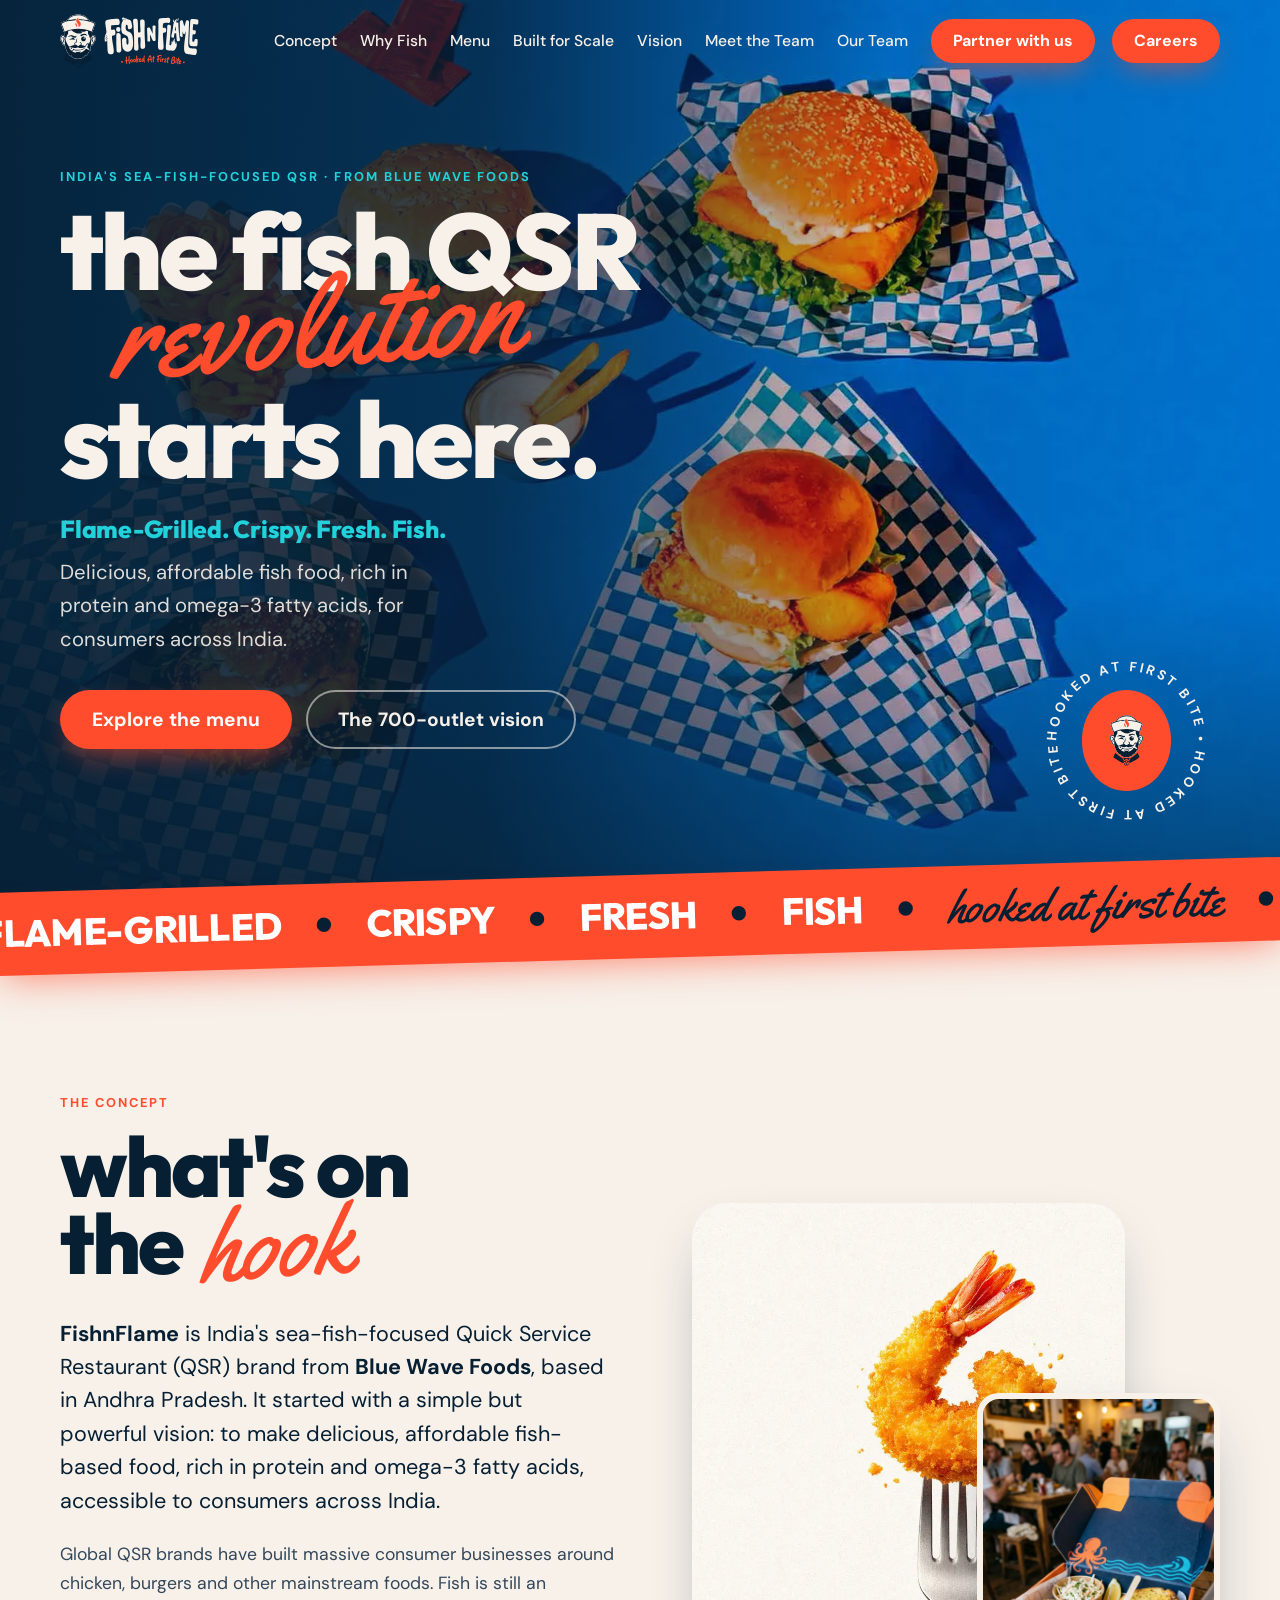
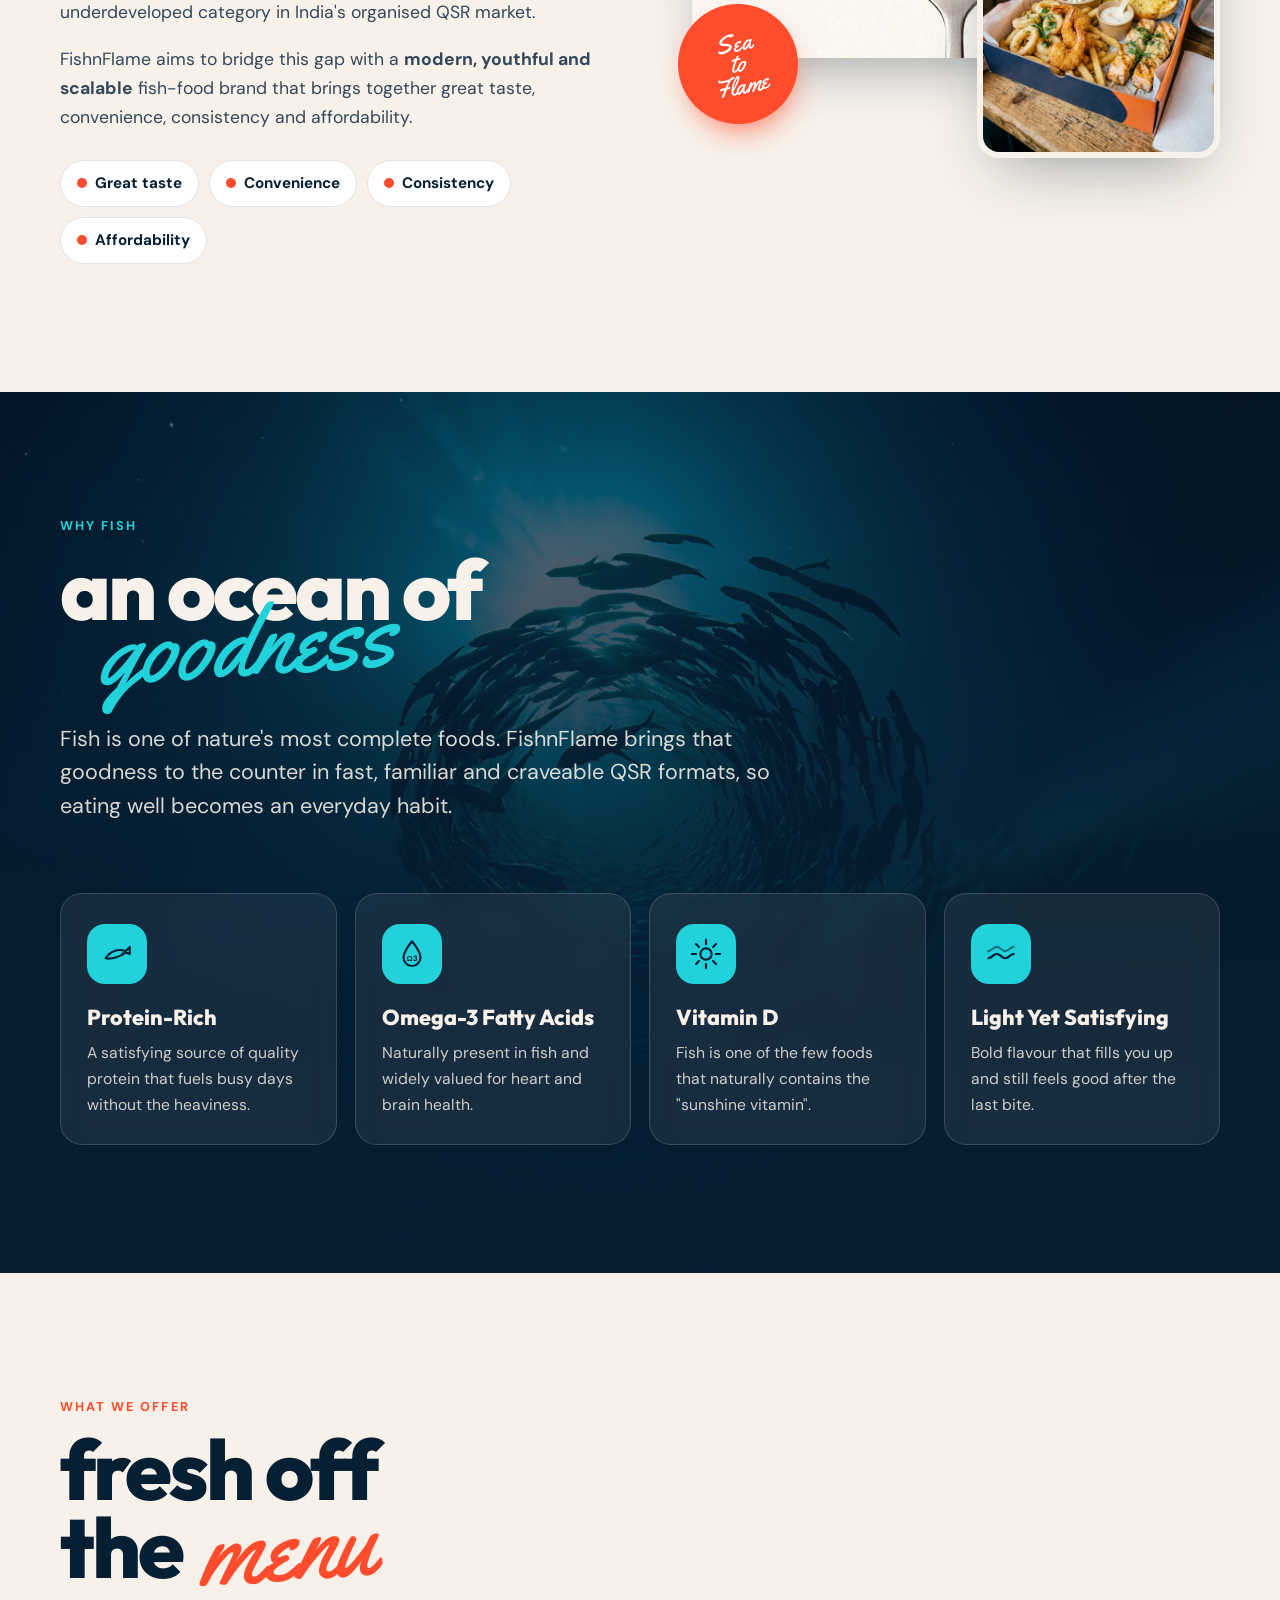
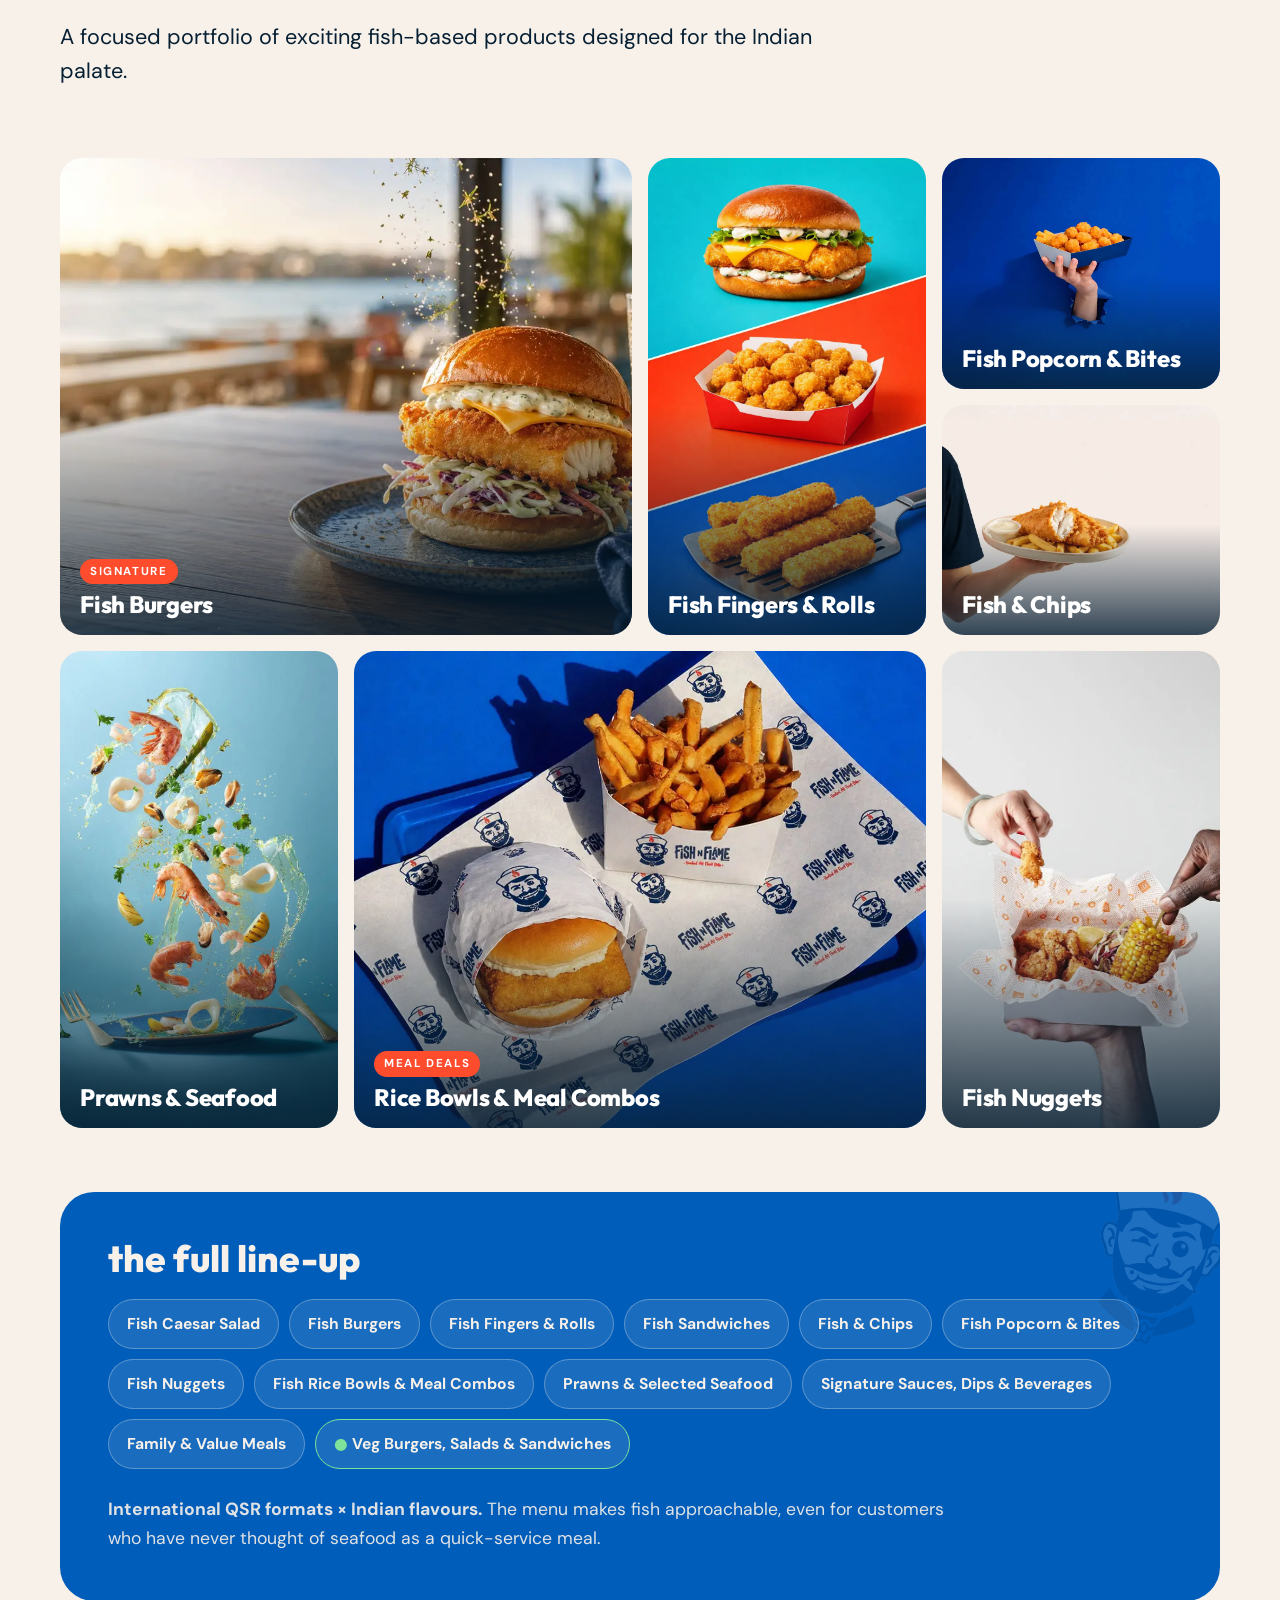
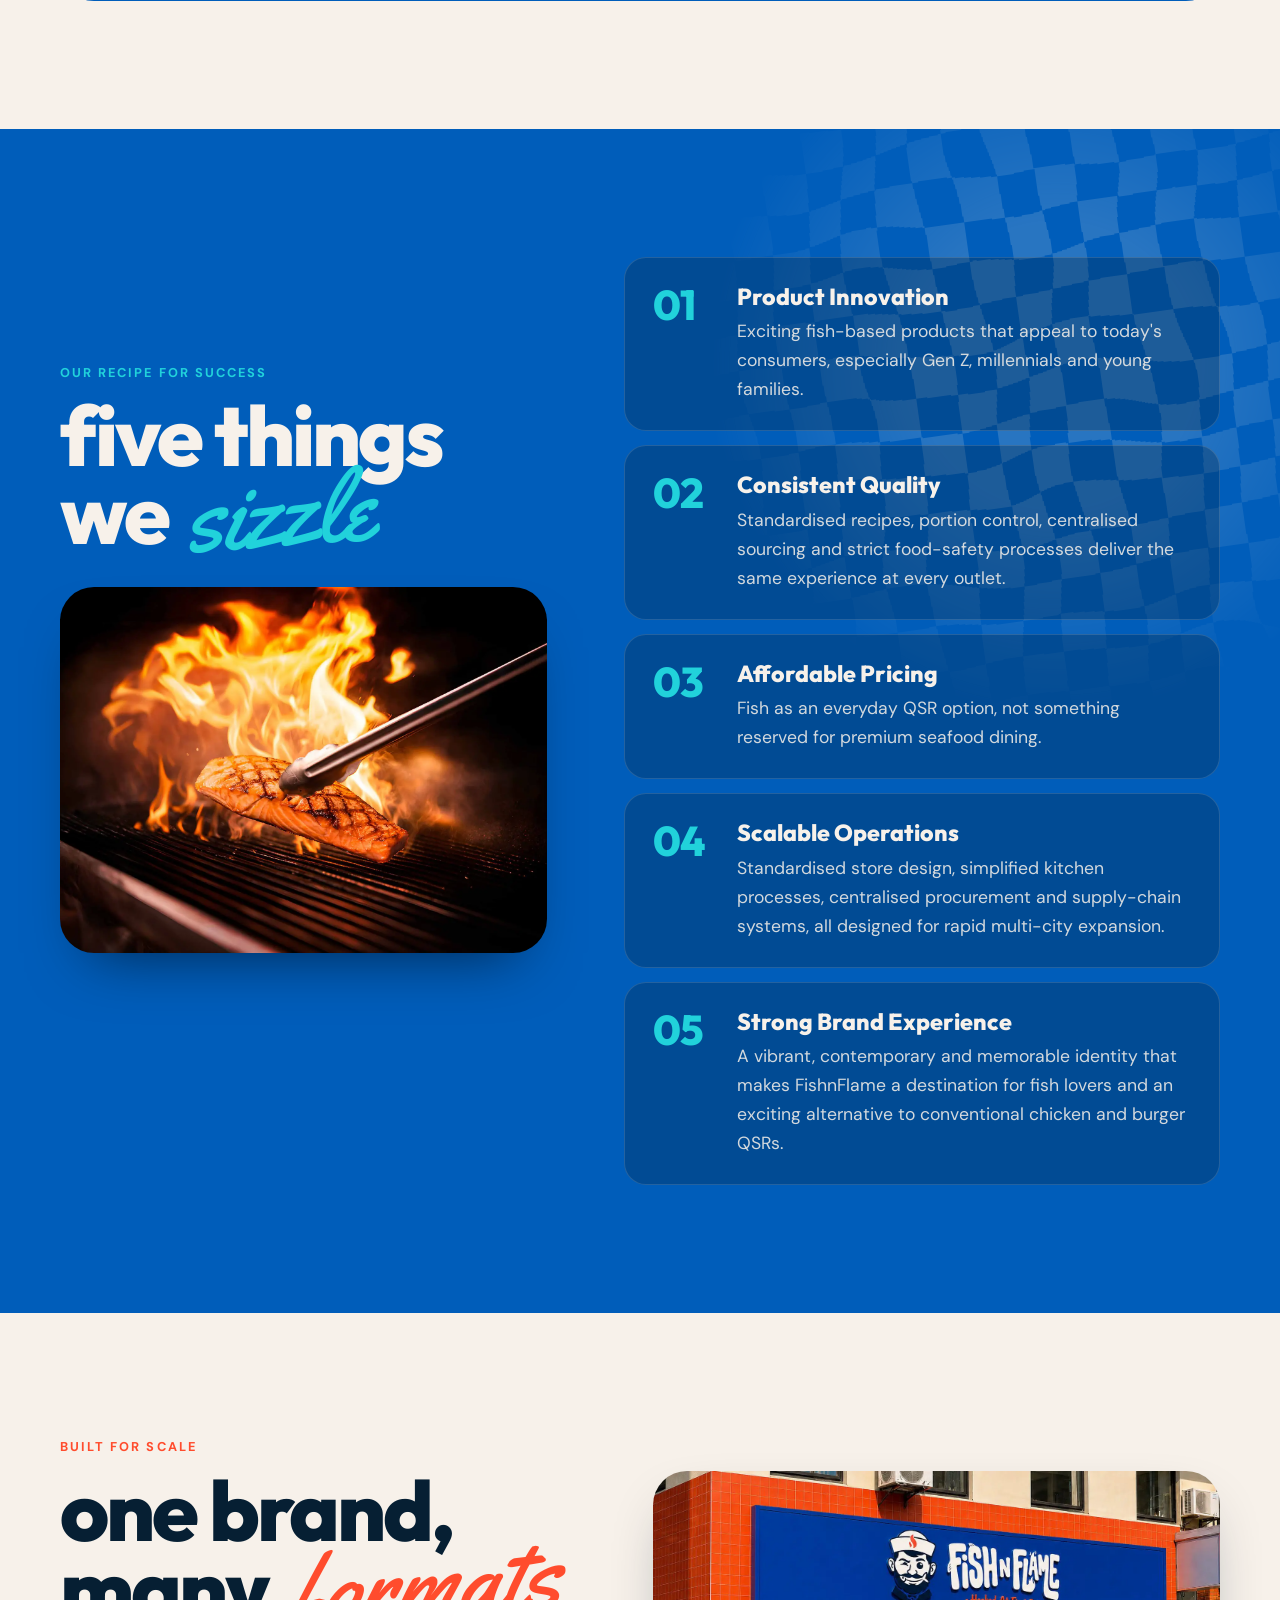
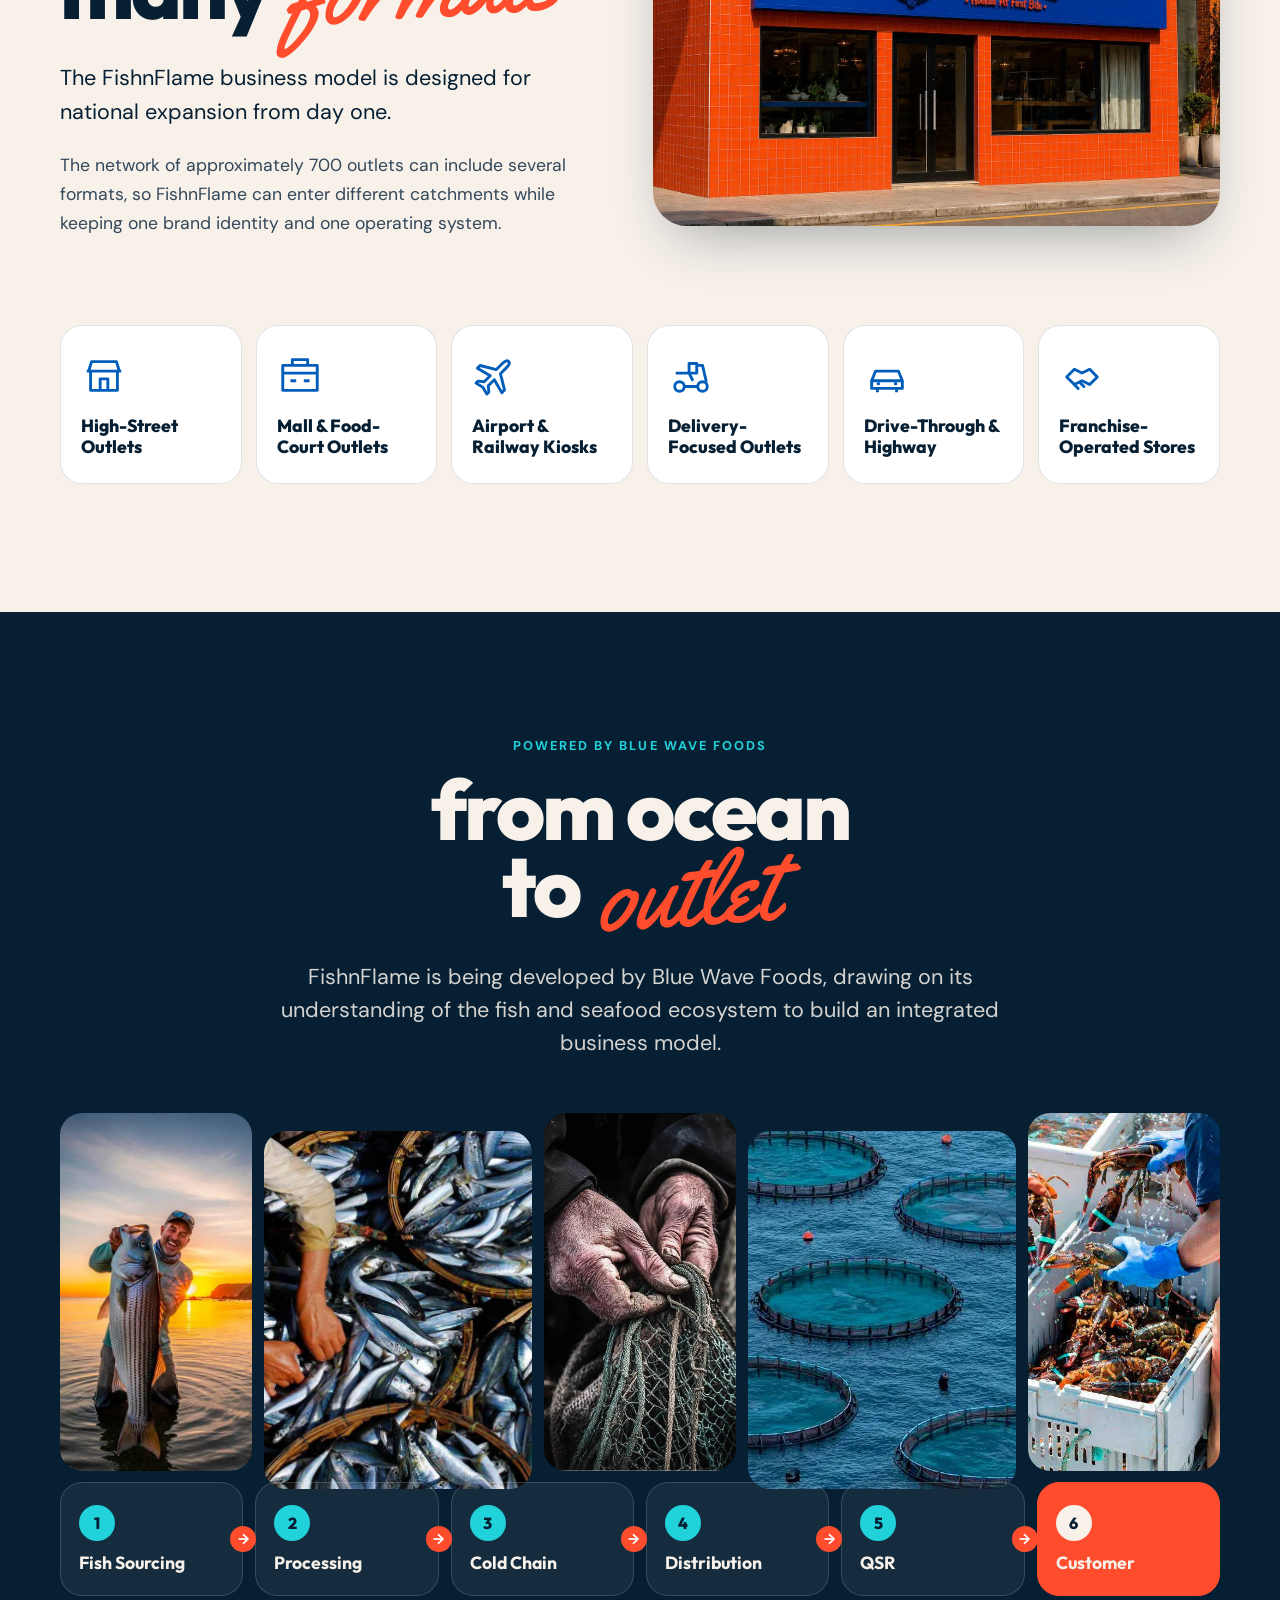
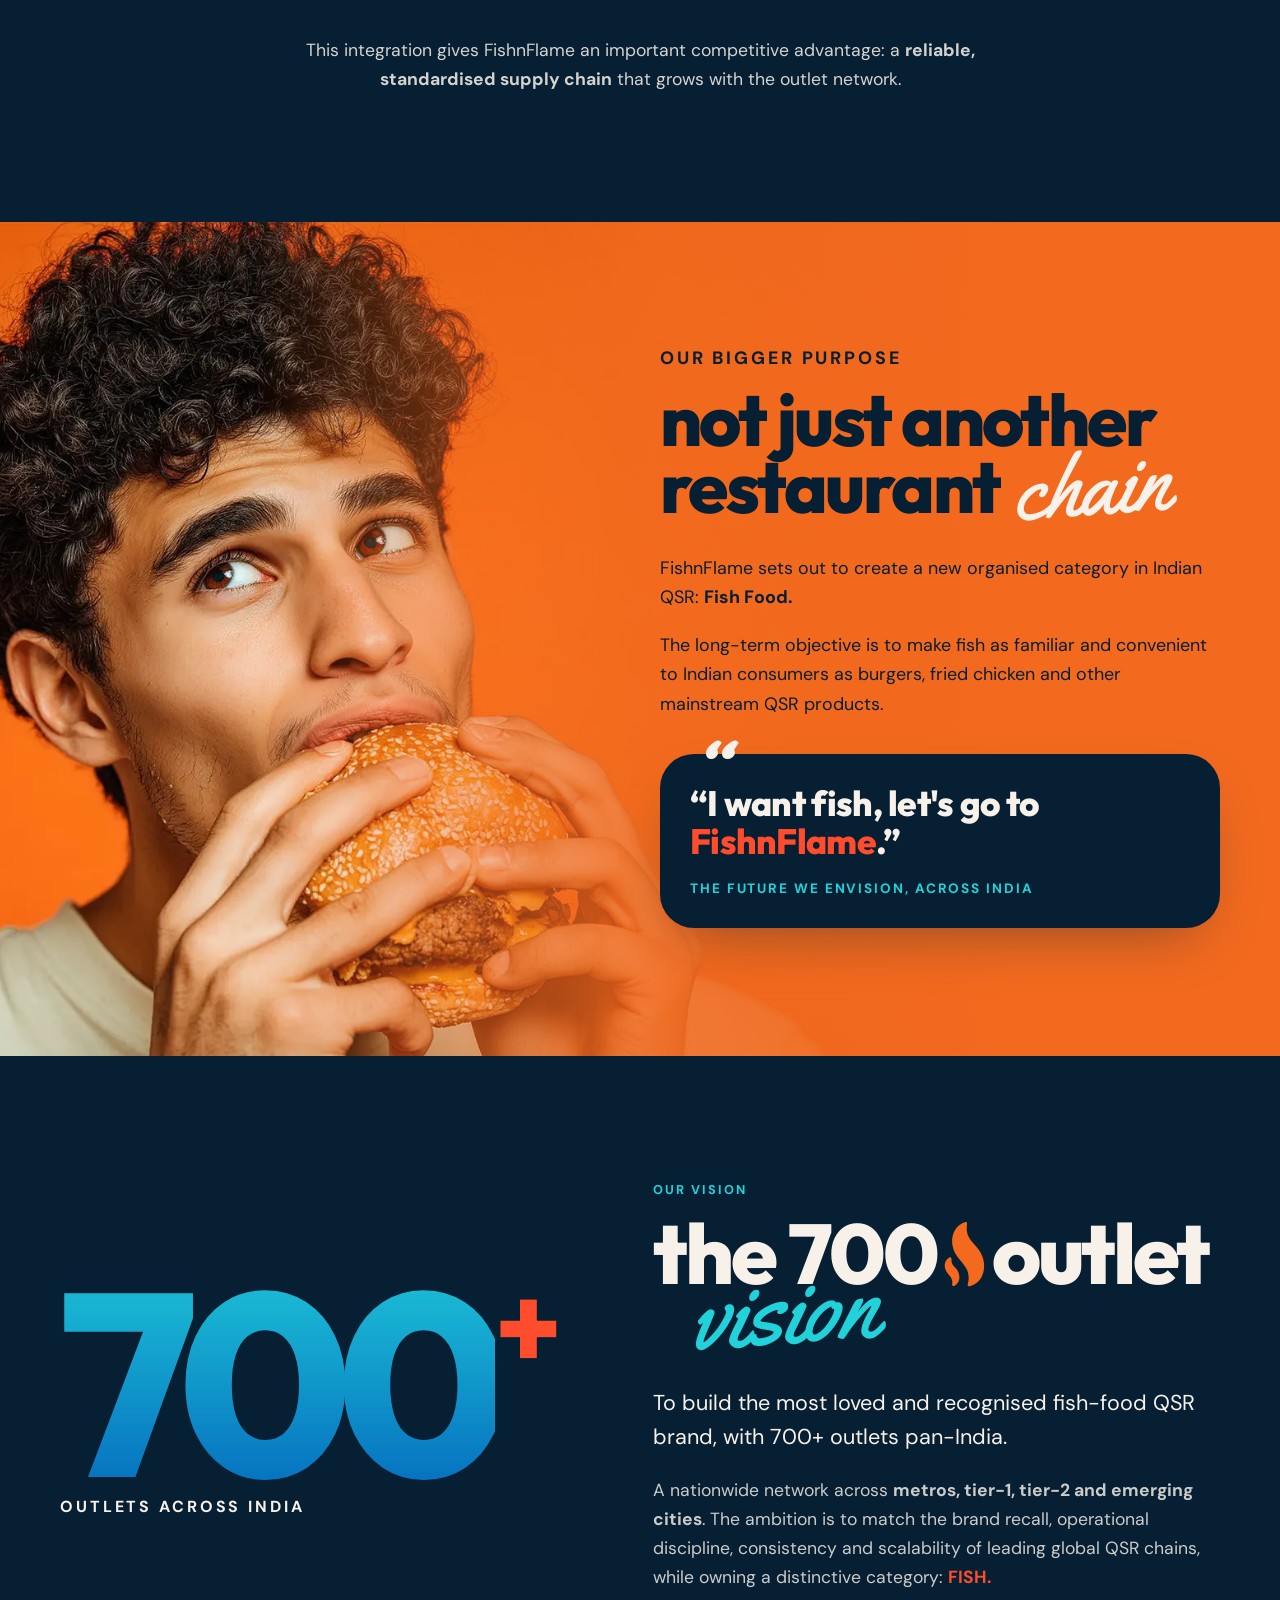
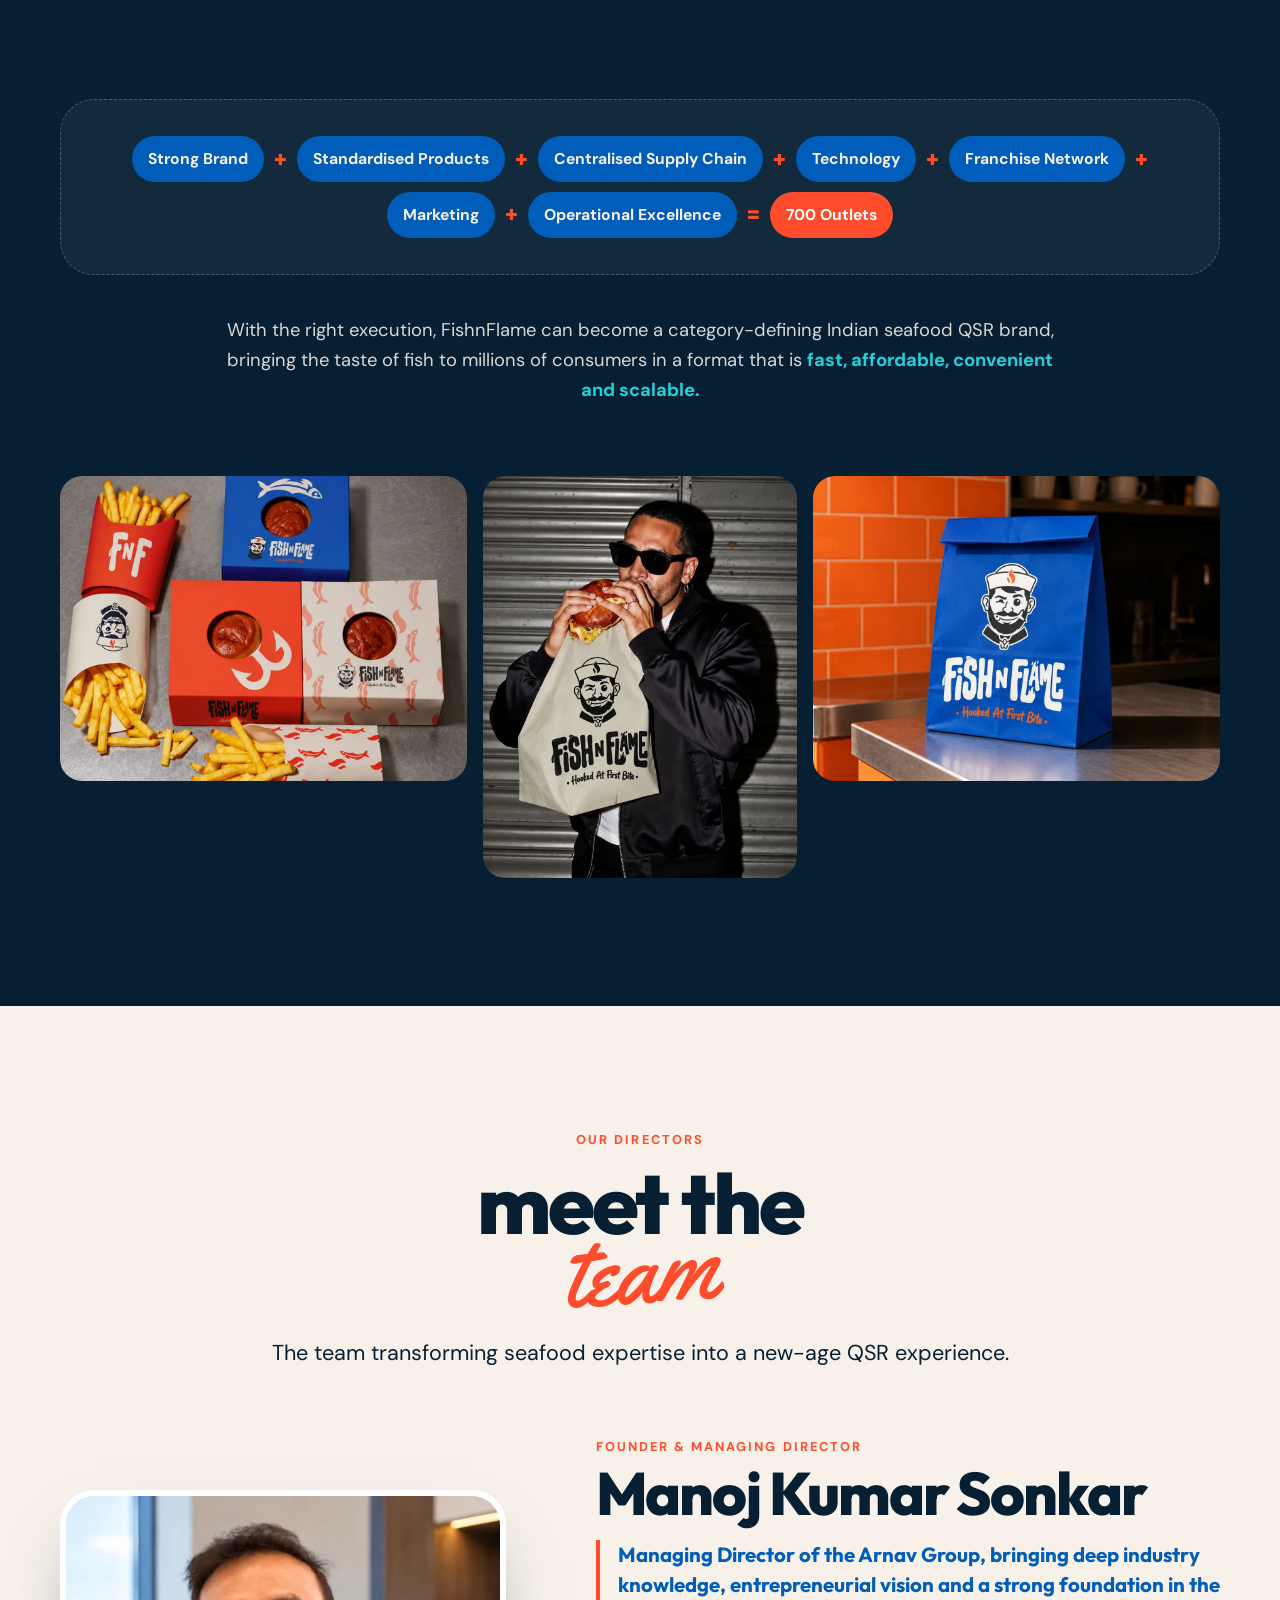
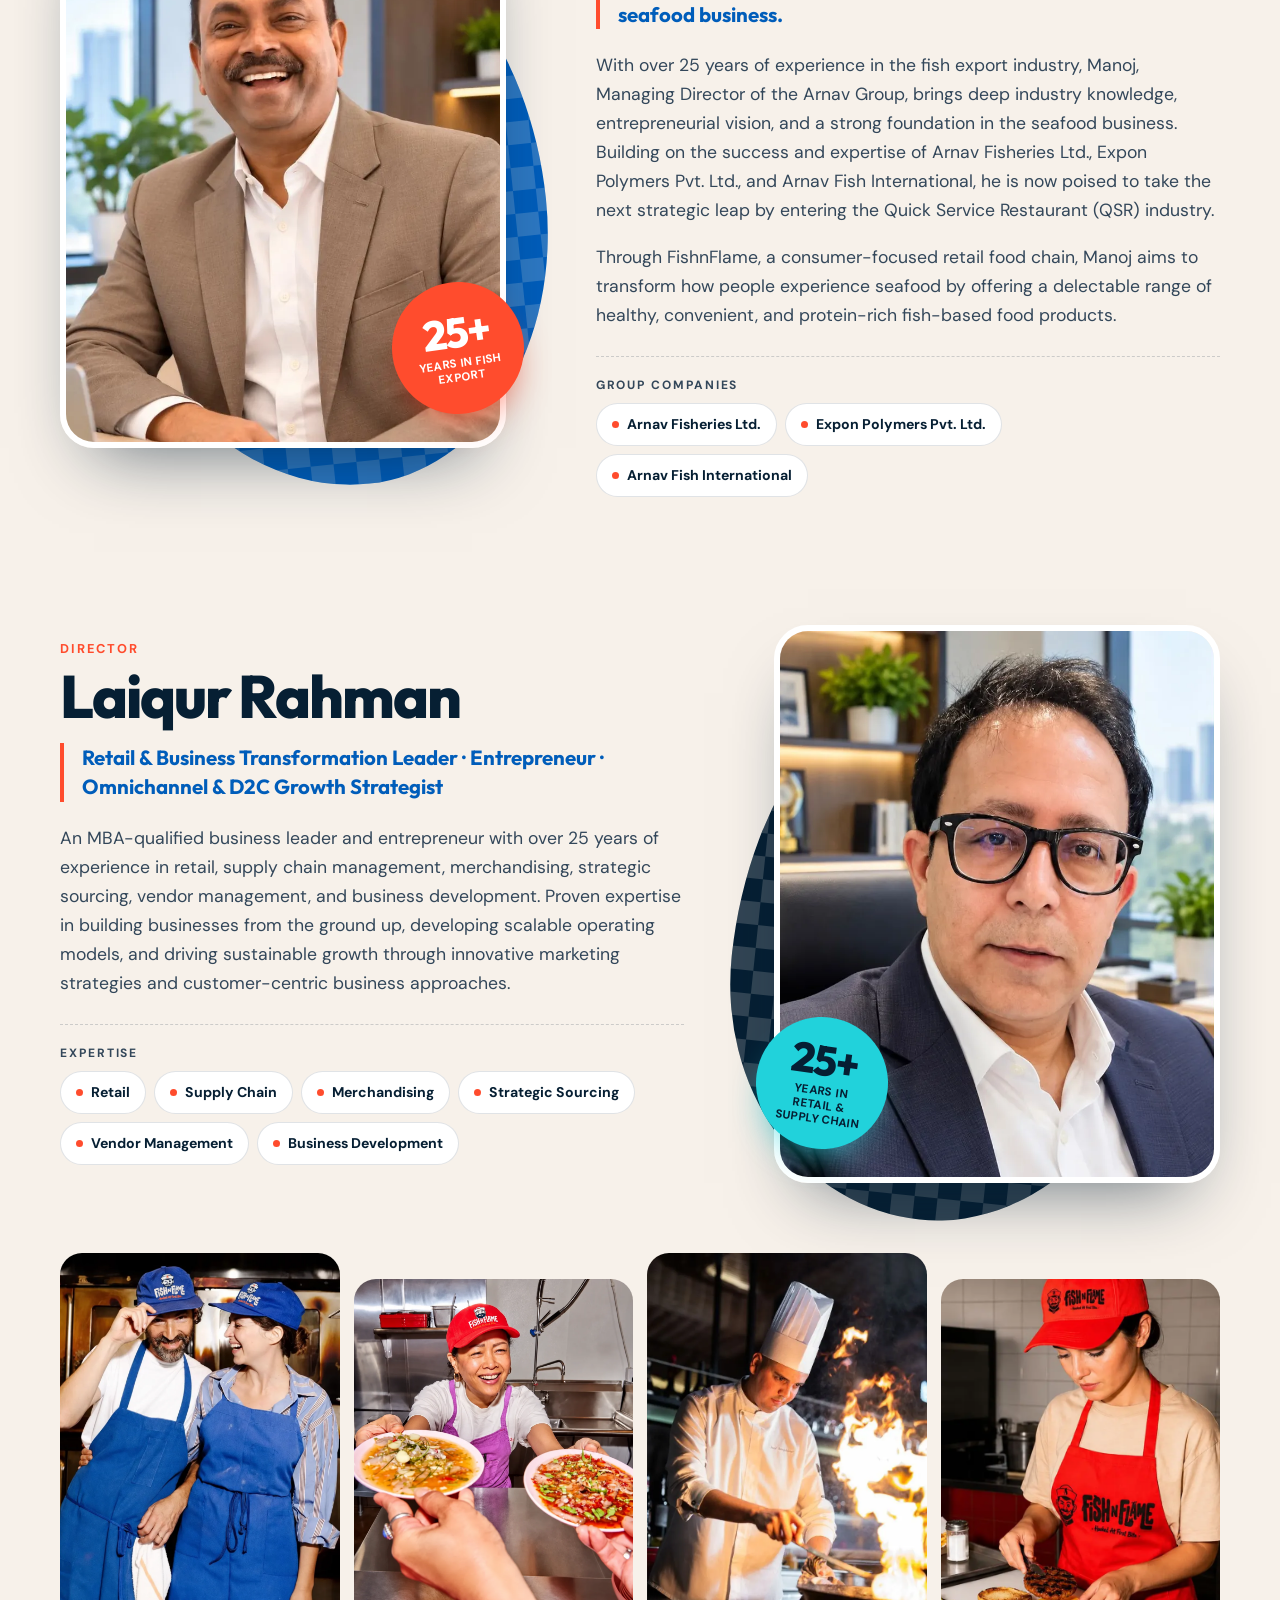
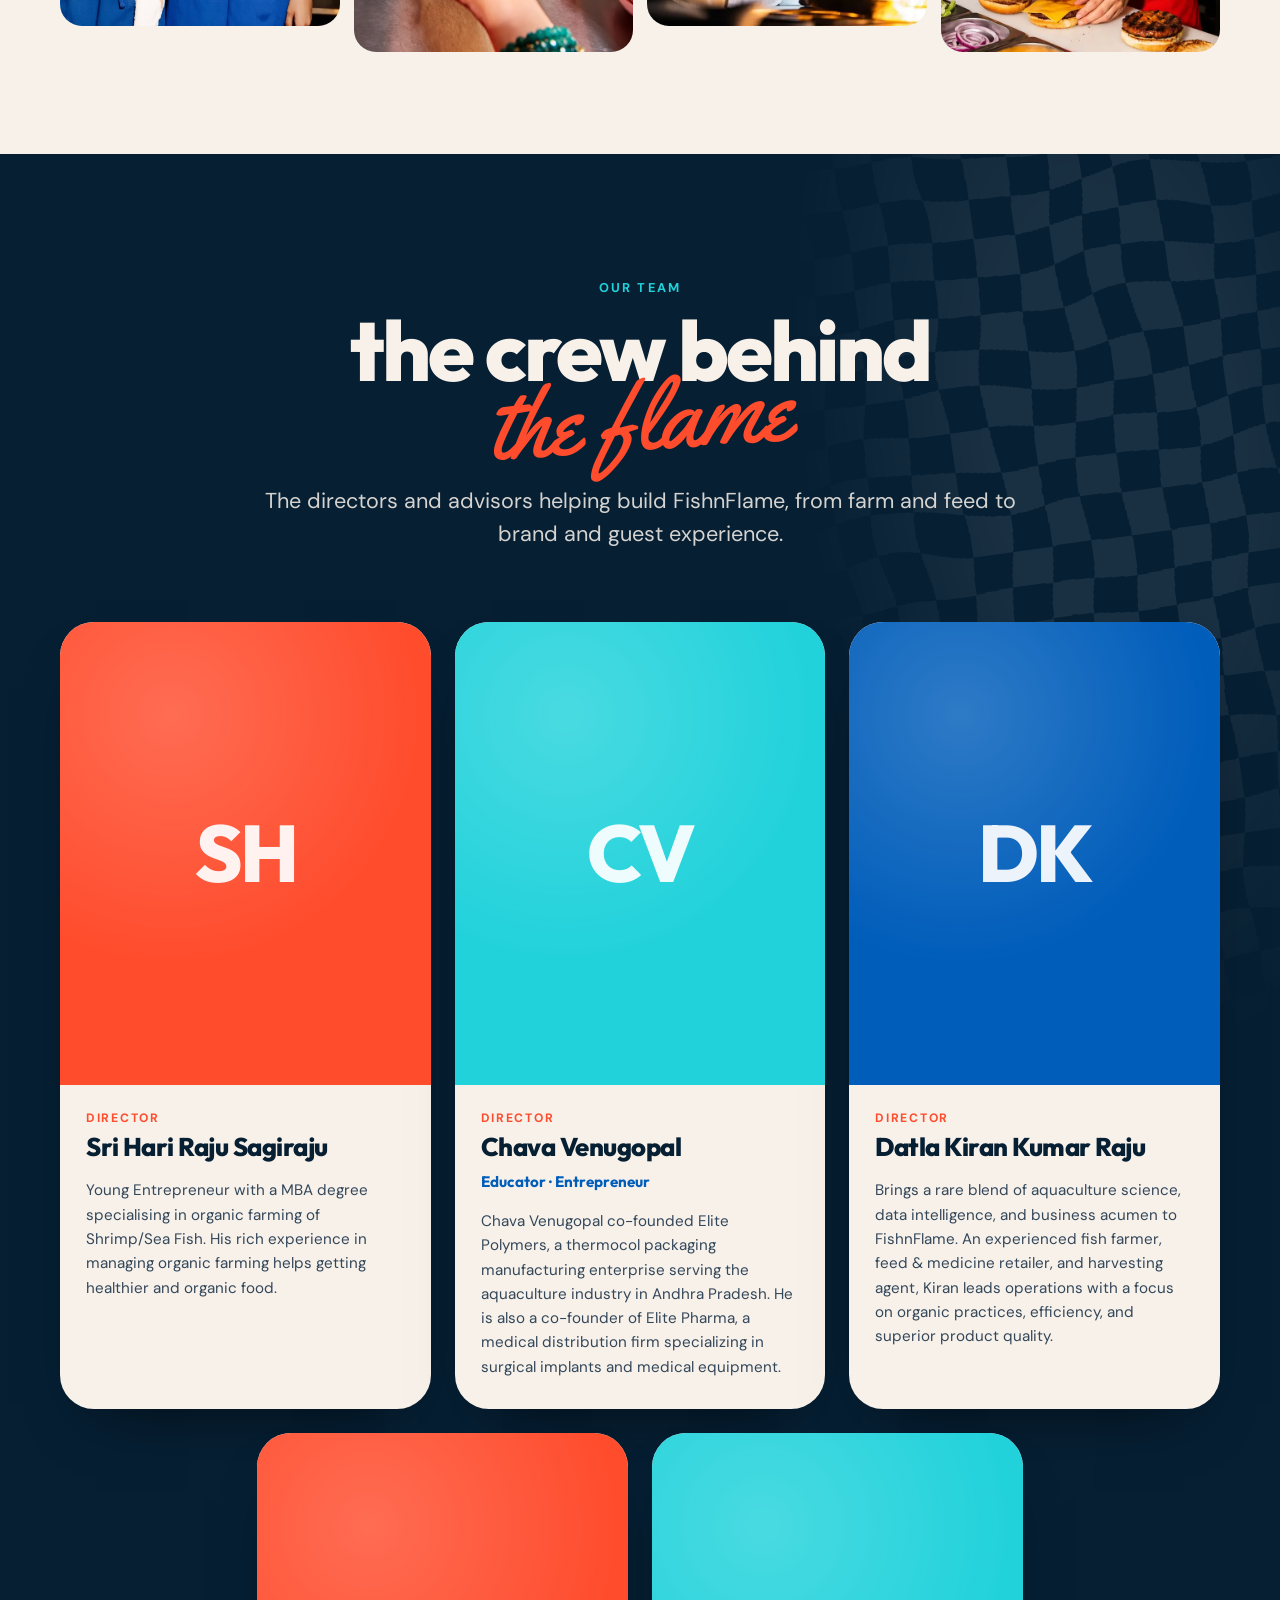
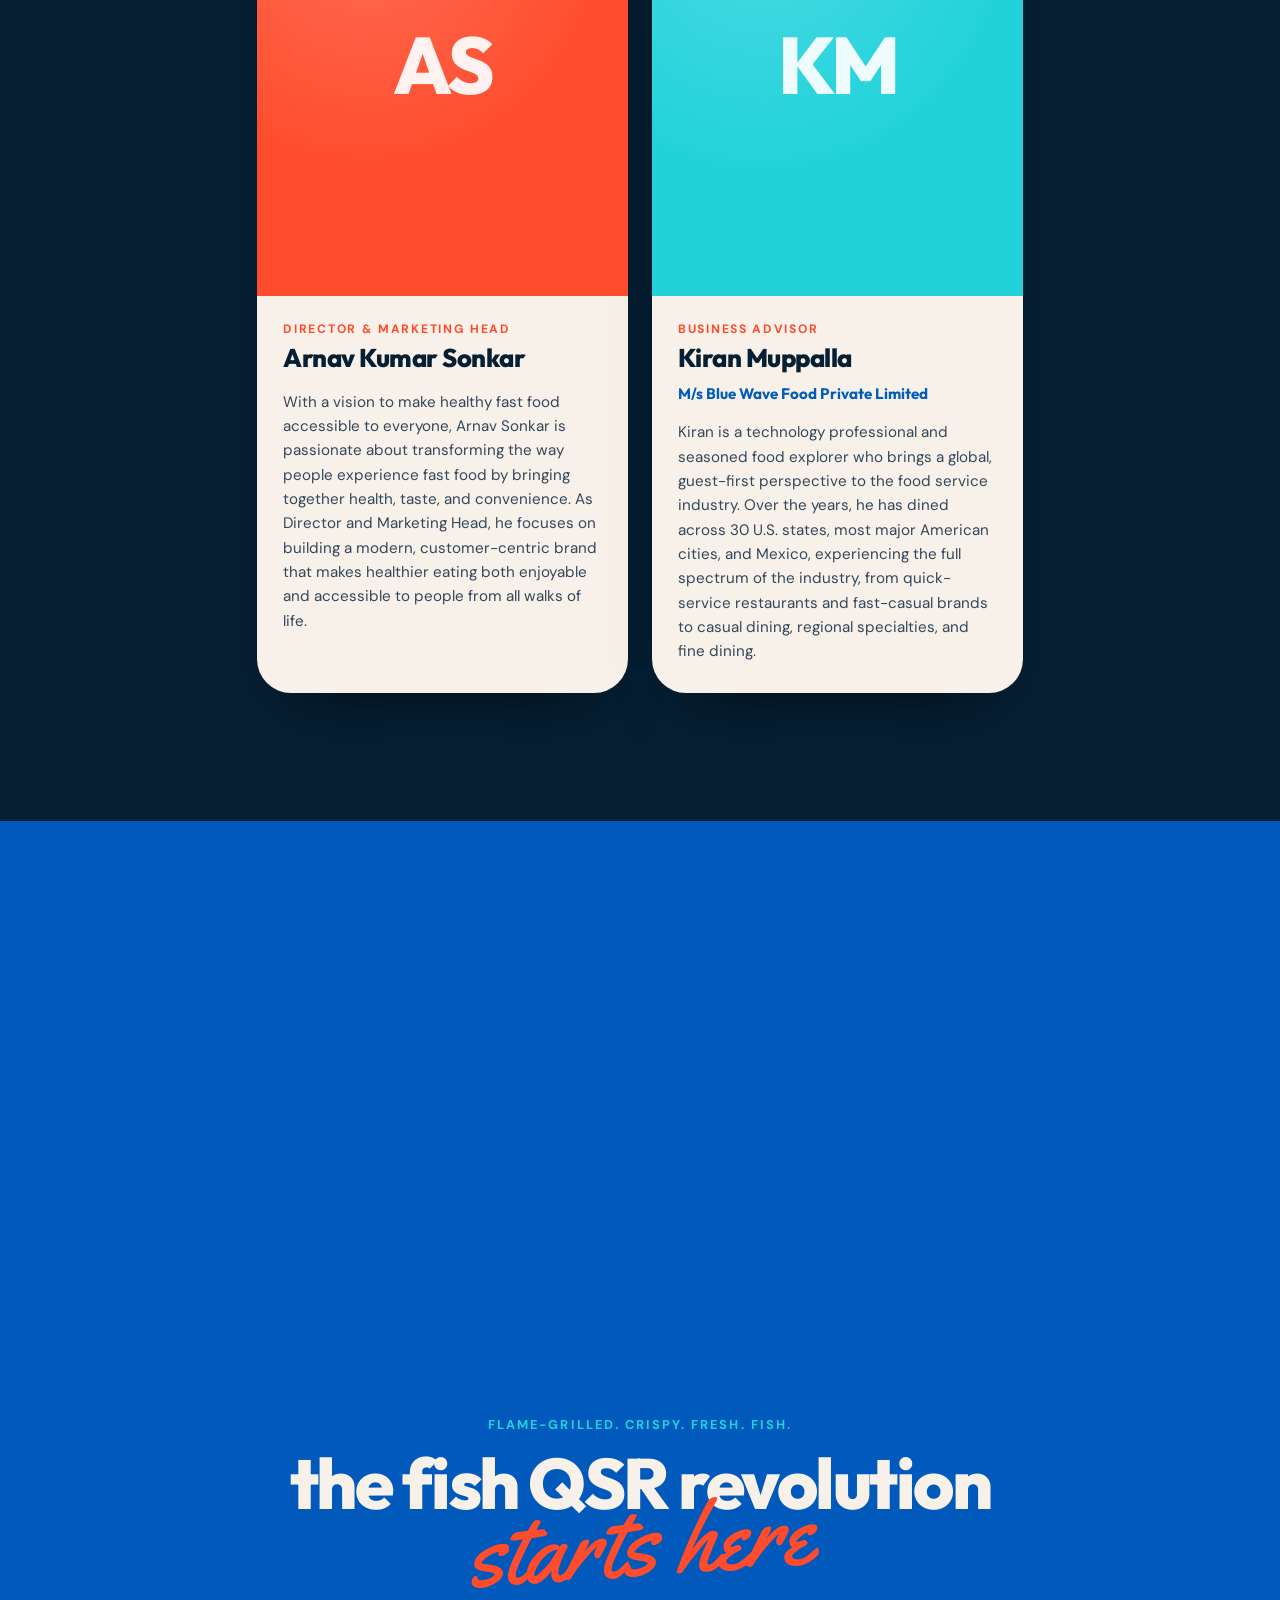
==== index.html @ 96e2cc5d "Add Our Team section with five team members Co-Authored-By: Claude Opus 5.5 <noreply@anthropic.com>" ====
<!doctype html>
<html lang="en">
<head>
  <meta charset="utf-8">
  <meta name="viewport" content="width=device-width, initial-scale=1">
  <title>FishnFlame | India's Fish QSR Brand | Hooked At First Bite</title>
  <meta name="description" content="FishnFlame is India's sea-fish-focused Quick Service Restaurant brand from Blue Wave Foods, Andhra Pradesh. Flame-grilled, crispy, fresh fish, built to reach 700+ outlets across India.">
  <meta name="theme-color" content="#061f33">
  <link rel="canonical" href="https://www.fishnflame.in/">
  <meta property="og:type" content="website">
  <meta property="og:url" content="https://www.fishnflame.in/">
  <meta property="og:title" content="FishnFlame | The Fish QSR Revolution Starts Here">
  <meta property="og:description" content="Flame-Grilled. Crispy. Fresh. Fish. India's sea-fish-focused QSR brand from Blue Wave Foods.">
  <meta property="og:image" content="https://www.fishnflame.in/assets/img/hero-burgers.webp">
  <meta name="twitter:card" content="summary_large_image">
  <link rel="icon" type="image/svg+xml" href="assets/logo/mascot.svg">
  <link rel="apple-touch-icon" href="assets/logo/og-mascot.png">

  <link rel="preconnect" href="https://fonts.googleapis.com">
  <link rel="preconnect" href="https://fonts.gstatic.com" crossorigin>
  <link href="https://fonts.googleapis.com/css2?family=DM+Sans:opsz,wght@9..40,400;9..40,500;9..40,700&family=Outfit:wght@600;700;800&family=Yellowtail&display=swap" rel="stylesheet">
  <link rel="preload" as="image" href="assets/img/hero-burgers.webp">
  <link rel="stylesheet" href="assets/css/styles.css?v=20261027a">
</head>
<body>
  <a class="skip" href="#main">Skip to content</a>

  <!-- Wavy distortion used by the brand checkerboard pattern -->
  <svg width="0" height="0" style="position:absolute" aria-hidden="true" focusable="false">
    <filter id="wavy"><feTurbulence type="fractalNoise" baseFrequency="0.006" numOctaves="2" seed="4"/><feDisplacementMap in="SourceGraphic" scale="46"/></filter>
  </svg>

  <!-- ============ NAV ============ -->
  <header class="nav" id="nav">
    <div class="container nav__inner">
      <a class="nav__brand" href="#top" aria-label="FishnFlame home">
        <img src="assets/logo/nav-mascot.svg" alt="" width="34" height="50" class="nav__mascot">
        <img src="assets/logo/nav-wordmark.svg" alt="FishnFlame" width="91" height="46" class="nav__wordmark">
      </a>
      <nav class="nav__links" id="navLinks" aria-label="Primary">
        <a href="#concept">Concept</a>
        <a href="#goodness">Why Fish</a>
        <a href="#menu">Menu</a>
        <a href="#scale">Built for Scale</a>
        <a href="#vision">Vision</a>
        <a href="#team">Meet the Team</a>
        <a href="#our-team">Our Team</a>
        <a href="#contact" class="btn btn--flame btn--sm nav__cta">Partner with us</a>
        <a href="careers" class="btn btn--flame btn--sm nav__cta">Careers</a>
      </nav>
      <button class="nav__toggle" id="navToggle" aria-label="Open menu" aria-expanded="false" aria-controls="navLinks">
        <span></span><span></span><span></span>
      </button>
    </div>
  </header>

  <main id="main">

    <!-- ============ HERO ============ -->
    <section class="hero" id="top">
      <div class="hero__media">
        <img src="assets/img/hero-burgers.webp" alt="Crispy fish burgers and curly fries on blue checkered paper" fetchpriority="high">
      </div>
      <div class="hero__shade"></div>
      <div class="container hero__content">
        <p class="eyebrow eyebrow--teal">India's Sea-Fish-Focused QSR · From Blue Wave Foods</p>
        <h1 class="hero__title">
          <span class="t-bold">the fish QSR</span>
          <span class="t-script t-flame">revolution</span>
          <span class="t-bold">starts here.</span>
        </h1>
        <p class="hero__tag">Flame-Grilled. Crispy. Fresh. Fish.</p>
        <p class="hero__lede">Delicious, affordable fish food, rich in protein and omega-3 fatty acids, for consumers across India.</p>
        <div class="hero__ctas">
          <a href="#menu" class="btn btn--flame">Explore the menu</a>
          <a href="#vision" class="btn btn--ghost">The 700-outlet vision</a>
        </div>
      </div>
      <div class="hero__badge" aria-hidden="true">
        <img src="assets/logo/mascot.svg" alt="">
        <svg viewBox="0 0 200 200"><defs><path id="circ" d="M100,100 m-78,0 a78,78 0 1,1 156,0 a78,78 0 1,1 -156,0"/></defs><text><textPath href="#circ">HOOKED AT FIRST BITE • HOOKED AT FIRST BITE • </textPath></text></svg>
      </div>
    </section>

    <!-- ============ MARQUEE ============ -->
    <div class="marquee" aria-hidden="true">
      <div class="marquee__track">
        <span>Flame-Grilled</span><i></i><span>Crispy</span><i></i><span>Fresh</span><i></i><span>Fish</span><i></i><span class="t-script">hooked at first bite</span><i></i>
        <span>Flame-Grilled</span><i></i><span>Crispy</span><i></i><span>Fresh</span><i></i><span>Fish</span><i></i><span class="t-script">hooked at first bite</span><i></i>
      </div>
    </div>

    <!-- ============ CONCEPT ============ -->
    <section class="section section--shell concept" id="concept">
      <div class="container concept__grid">
        <div class="concept__copy reveal">
          <p class="eyebrow">The Concept</p>
          <h2 class="title">
            <span class="t-bold">what's on</span>
            <span class="t-bold">the <span class="t-script t-flame inline">hook</span></span>
          </h2>
          <p class="lead"><strong>FishnFlame</strong> is India's sea-fish-focused Quick Service Restaurant (QSR) brand from <strong>Blue Wave Foods</strong>, based in Andhra Pradesh. It started with a simple but powerful vision: to make delicious, affordable fish-based food, rich in protein and omega-3 fatty acids, accessible to consumers across India.</p>
          <p>Global QSR brands have built massive consumer businesses around chicken, burgers and other mainstream foods. Fish is still an underdeveloped category in India's organised QSR market.</p>
          <p>FishnFlame aims to bridge this gap with a <strong>modern, youthful and scalable</strong> fish-food brand that brings together great taste, convenience, consistency and affordability.</p>
          <ul class="ticks">
            <li>Great taste</li><li>Convenience</li><li>Consistency</li><li>Affordability</li>
          </ul>
        </div>
        <div class="concept__art reveal">
          <figure class="concept__main"><img src="assets/img/prawn-fork.webp" alt="A golden crumbed prawn on a fork" loading="lazy"></figure>
          <figure class="concept__side"><img src="assets/img/seafood-box.webp" alt="A seafood box with crispy prawns, calamari, fries and grilled fish skewers" loading="lazy"></figure>
          <div class="sticker sticker--flame">Sea<br>to<br>Flame</div>
        </div>
      </div>
    </section>

    <!-- ============ GOODNESS / HEALTH ============ -->
    <section class="section goodness" id="goodness">
      <div class="goodness__bg"><img src="assets/img/ocean-school.webp" alt="" loading="lazy"></div>
      <div class="container goodness__inner">
        <div class="goodness__head reveal">
          <p class="eyebrow eyebrow--teal">Why Fish</p>
          <h2 class="title title--light">
            <span class="t-bold">an ocean of</span>
            <span class="t-script t-teal">goodness</span>
          </h2>
          <p class="lead">Fish is one of nature's most complete foods. FishnFlame brings that goodness to the counter in fast, familiar and craveable QSR formats, so eating well becomes an everyday habit.</p>
        </div>
        <div class="benefits">
          <article class="benefit reveal">
            <div class="benefit__icon" aria-hidden="true">
              <svg viewBox="0 0 48 48"><path d="M8 30c6-10 18-14 28-10l6-6v10l-6-2c-8 6-20 10-28 8z" fill="none" stroke="currentColor" stroke-width="3" stroke-linejoin="round"/><circle cx="32" cy="24" r="2" fill="currentColor"/></svg>
            </div>
            <h3>Protein-Rich</h3>
            <p>A satisfying source of quality protein that fuels busy days without the heaviness.</p>
          </article>
          <article class="benefit reveal">
            <div class="benefit__icon" aria-hidden="true">
              <svg viewBox="0 0 48 48"><path d="M24 6c8 10 12 17 12 23a12 12 0 0 1-24 0c0-6 4-13 12-23z" fill="none" stroke="currentColor" stroke-width="3" stroke-linejoin="round"/><text x="24" y="34" text-anchor="middle" font-size="11" font-weight="700" fill="currentColor" font-family="DM Sans, sans-serif">Ω3</text></svg>
            </div>
            <h3>Omega-3 Fatty Acids</h3>
            <p>Naturally present in fish and widely valued for heart and brain health.</p>
          </article>
          <article class="benefit reveal">
            <div class="benefit__icon" aria-hidden="true">
              <svg viewBox="0 0 48 48"><circle cx="24" cy="24" r="8" fill="none" stroke="currentColor" stroke-width="3"/><path d="M24 4v6M24 38v6M4 24h6M38 24h6M10 10l4 4M34 34l4 4M38 10l-4 4M14 34l-4 4" stroke="currentColor" stroke-width="3" stroke-linecap="round"/></svg>
            </div>
            <h3>Vitamin D</h3>
            <p>Fish is one of the few foods that naturally contains the "sunshine vitamin".</p>
          </article>
          <article class="benefit reveal">
            <div class="benefit__icon" aria-hidden="true">
              <svg viewBox="0 0 48 48"><path d="M6 30c6 0 6-6 12-6s6 6 12 6 6-6 12-6" fill="none" stroke="currentColor" stroke-width="3" stroke-linecap="round"/><path d="M6 20c6 0 6-6 12-6s6 6 12 6 6-6 12-6" fill="none" stroke="currentColor" stroke-width="3" stroke-linecap="round" opacity=".5"/></svg>
            </div>
            <h3>Light Yet Satisfying</h3>
            <p>Bold flavour that fills you up and still feels good after the last bite.</p>
          </article>
        </div>
      </div>
    </section>

    <!-- ============ MENU ============ -->
    <section class="section section--shell menu" id="menu">
      <div class="container">
        <div class="section-head reveal">
          <p class="eyebrow">What We Offer</p>
          <h2 class="title">
            <span class="t-bold">fresh off</span>
            <span class="t-bold">the <span class="t-script t-flame inline">menu</span></span>
          </h2>
          <p class="lead">A focused portfolio of exciting fish-based products designed for the Indian palate.</p>
        </div>

        <div class="bento">
          <figure class="tile tile--xl reveal">
            <img src="assets/img/burger-harbour.webp" alt="Crispy fish burger served on a table by the sea" loading="lazy">
            <figcaption><span class="tile__tag">Signature</span>Fish Burgers</figcaption>
          </figure>
          <figure class="tile tile--tall reveal">
            <img src="assets/img/fingers-trio.webp" alt="Fish burger, fish popcorn and fish fingers on bold colour blocks" loading="lazy">
            <figcaption>Fish Fingers &amp; Rolls</figcaption>
          </figure>
          <figure class="tile reveal">
            <img src="assets/img/popcorn-hand.webp" alt="A hand holding up a tray of golden fish popcorn" loading="lazy">
            <figcaption>Fish Popcorn &amp; Bites</figcaption>
          </figure>
          <figure class="tile reveal">
            <img src="assets/img/fish-chips.webp" alt="Fish and chips being served" loading="lazy">
            <figcaption>Fish &amp; Chips</figcaption>
          </figure>
          <figure class="tile tile--tall reveal">
            <img src="assets/img/seafood-float.webp" alt="Prawns and seafood tossed in the air above a plate" loading="lazy">
            <figcaption>Prawns &amp; Seafood</figcaption>
          </figure>
          <figure class="tile tile--wide reveal">
            <img src="assets/img/fnf-wrapped.webp" alt="FishnFlame fish burger and fries on a branded tray liner" loading="lazy">
            <figcaption><span class="tile__tag">Meal Deals</span>Rice Bowls &amp; Meal Combos</figcaption>
          </figure>
          <figure class="tile reveal">
            <img src="assets/img/bites-share.webp" alt="Friends sharing crispy fish nuggets" loading="lazy">
            <figcaption>Fish Nuggets</figcaption>
          </figure>
        </div>

        <div class="fullmenu reveal">
          <h3 class="fullmenu__title">The full line-up</h3>
          <ul class="chips">
            <li>Fish Caesar Salad</li>
            <li>Fish Burgers</li>
            <li>Fish Fingers &amp; Rolls</li>
            <li>Fish Sandwiches</li>
            <li>Fish &amp; Chips</li>
            <li>Fish Popcorn &amp; Bites</li>
            <li>Fish Nuggets</li>
            <li>Fish Rice Bowls &amp; Meal Combos</li>
            <li>Prawns &amp; Selected Seafood</li>
            <li>Signature Sauces, Dips &amp; Beverages</li>
            <li>Family &amp; Value Meals</li>
            <li class="chip--veg">Veg Burgers, Salads &amp; Sandwiches</li>
          </ul>
          <p class="fullmenu__note"><strong>International QSR formats × Indian flavours.</strong> The menu makes fish approachable, even for customers who have never thought of seafood as a quick-service meal.</p>
        </div>
      </div>
    </section>

    <!-- ============ PILLARS ============ -->
    <section class="section pillars" id="difference">
      <div class="checker" aria-hidden="true"></div>
      <div class="container pillars__grid">
        <div class="pillars__head reveal">
          <p class="eyebrow eyebrow--teal">Our Recipe for Success</p>
          <h2 class="title title--light">
            <span class="t-bold">five things</span>
            <span class="t-bold">we <span class="t-script t-teal inline">sizzle</span></span>
          </h2>
          <figure class="pillars__img"><img src="assets/img/flame-grill.webp" alt="Fish fillet being flame-grilled with tongs" loading="lazy"></figure>
        </div>
        <ol class="pillar-list">
          <li class="pillar reveal">
            <span class="pillar__num">01</span>
            <div><h3>Product Innovation</h3><p>Exciting fish-based products that appeal to today's consumers, especially Gen Z, millennials and young families.</p></div>
          </li>
          <li class="pillar reveal">
            <span class="pillar__num">02</span>
            <div><h3>Consistent Quality</h3><p>Standardised recipes, portion control, centralised sourcing and strict food-safety processes deliver the same experience at every outlet.</p></div>
          </li>
          <li class="pillar reveal">
            <span class="pillar__num">03</span>
            <div><h3>Affordable Pricing</h3><p>Fish as an everyday QSR option, not something reserved for premium seafood dining.</p></div>
          </li>
          <li class="pillar reveal">
            <span class="pillar__num">04</span>
            <div><h3>Scalable Operations</h3><p>Standardised store design, simplified kitchen processes, centralised procurement and supply-chain systems, all designed for rapid multi-city expansion.</p></div>
          </li>
          <li class="pillar reveal">
            <span class="pillar__num">05</span>
            <div><h3>Strong Brand Experience</h3><p>A vibrant, contemporary and memorable identity that makes FishnFlame a destination for fish lovers and an exciting alternative to conventional chicken and burger QSRs.</p></div>
          </li>
        </ol>
      </div>
    </section>


    <!-- ============ BUILT FOR SCALE ============ -->
    <section class="section section--shell scale" id="scale">
      <div class="container">
        <div class="scale__grid">
          <div class="scale__copy reveal">
            <p class="eyebrow">Built for Scale</p>
            <h2 class="title">
              <span class="t-bold">one brand,</span>
              <span class="t-bold">many <span class="t-script t-flame inline">formats</span></span>
            </h2>
            <p class="lead">The FishnFlame business model is designed for national expansion from day one.</p>
            <p>The network of approximately 700 outlets can include several formats, so FishnFlame can enter different catchments while keeping one brand identity and one operating system.</p>
          </div>
          <figure class="scale__img reveal"><img src="assets/img/fnf-store.webp" alt="FishnFlame high-street storefront" loading="lazy"></figure>
        </div>

        <ul class="formats">
          <li class="format reveal">
            <svg viewBox="0 0 48 48" aria-hidden="true"><path d="M6 20h36M8 20l3-10h26l3 10M10 20v20h28V20M20 40V28h8v12" fill="none" stroke="currentColor" stroke-width="3" stroke-linejoin="round"/></svg>
            <h3>High-Street Outlets</h3>
          </li>
          <li class="format reveal">
            <svg viewBox="0 0 48 48" aria-hidden="true"><path d="M6 14h36v26H6zM6 22h36M16 14V8h16v6M14 30h6M28 30h6" fill="none" stroke="currentColor" stroke-width="3" stroke-linejoin="round"/></svg>
            <h3>Mall &amp; Food-Court Outlets</h3>
          </li>
          <li class="format reveal">
            <svg viewBox="0 0 48 48" aria-hidden="true"><path transform="rotate(45 24 24)" d="M24 4c2 0 3 2 3 5v10l15 9v4l-15-4v9l5 4v3l-8-2-8 2v-3l5-4v-9L6 32v-4l15-9V9c0-3 1-5 3-5z" fill="none" stroke="currentColor" stroke-width="3" stroke-linejoin="round"/></svg>
            <h3>Airport &amp; Railway Kiosks</h3>
          </li>
          <li class="format reveal">
            <svg viewBox="0 0 48 48" aria-hidden="true"><circle cx="12" cy="36" r="5" fill="none" stroke="currentColor" stroke-width="3"/><circle cx="36" cy="36" r="5" fill="none" stroke="currentColor" stroke-width="3"/><path d="M17 36h14M8 22h14l4 8M30 14h6l4 17M22 12h8v10h-8z" fill="none" stroke="currentColor" stroke-width="3" stroke-linejoin="round"/></svg>
            <h3>Delivery-Focused Outlets</h3>
          </li>
          <li class="format reveal">
            <svg viewBox="0 0 48 48" aria-hidden="true"><path d="M8 30l4-10h24l4 10v8H8zM8 30h32M14 38v4M34 38v4" fill="none" stroke="currentColor" stroke-width="3" stroke-linejoin="round"/><circle cx="15" cy="33" r="1.8" fill="currentColor"/><circle cx="33" cy="33" r="1.8" fill="currentColor"/></svg>
            <h3>Drive-Through &amp; Highway</h3>
          </li>
          <li class="format reveal">
            <svg viewBox="0 0 48 48" aria-hidden="true"><path d="M8 26l8-8 8 4 8-4 8 8-8 8-8-4-8 4z" fill="none" stroke="currentColor" stroke-width="3" stroke-linejoin="round"/><path d="M16 34l4 4M22 32l4 4" stroke="currentColor" stroke-width="3" stroke-linecap="round"/></svg>
            <h3>Franchise-Operated Stores</h3>
          </li>
        </ul>
      </div>
    </section>

    <!-- ============ BLUE WAVE FOODS / SUPPLY CHAIN ============ -->
    <section class="section chain" id="bluewave">
      <div class="container">
        <div class="section-head section-head--center reveal">
          <p class="eyebrow eyebrow--teal">Powered by Blue Wave Foods</p>
          <h2 class="title title--light title--center">
            <span class="t-bold">from ocean</span>
            <span class="t-bold">to <span class="t-script t-flame inline">outlet</span></span>
          </h2>
          <p class="lead">FishnFlame is being developed by Blue Wave Foods, drawing on its understanding of the fish and seafood ecosystem to build an integrated business model.</p>
        </div>

        <div class="chain__photos reveal" aria-hidden="true">
          <img src="assets/img/fisher-sunset.webp" alt="" loading="lazy">
          <img src="assets/img/fish-baskets.webp" alt="" loading="lazy">
          <img src="assets/img/net-hands.webp" alt="" loading="lazy">
          <img src="assets/img/fish-farm.webp" alt="" loading="lazy">
          <img src="assets/img/catch-crate.webp" alt="" loading="lazy">
        </div>

        <ol class="flow">
          <li class="flow__step reveal"><span class="flow__n">1</span><strong>Fish Sourcing</strong></li>
          <li class="flow__step reveal"><span class="flow__n">2</span><strong>Processing</strong></li>
          <li class="flow__step reveal"><span class="flow__n">3</span><strong>Cold Chain</strong></li>
          <li class="flow__step reveal"><span class="flow__n">4</span><strong>Distribution</strong></li>
          <li class="flow__step reveal"><span class="flow__n">5</span><strong>QSR</strong></li>
          <li class="flow__step flow__step--end reveal"><span class="flow__n">6</span><strong>Customer</strong></li>
        </ol>
        <p class="chain__note reveal">This integration gives FishnFlame an important competitive advantage: a <strong>reliable, standardised supply chain</strong> that grows with the outlet network.</p>
      </div>
    </section>

    <!-- ============ BIGGER PURPOSE ============ -->
    <section class="purpose" id="purpose">
      <div class="purpose__media"><img src="assets/img/crave.webp" alt="A young man taking a big bite of a burger against an orange background" loading="lazy"></div>
      <div class="container purpose__inner">
        <div class="purpose__copy reveal">
          <p class="eyebrow eyebrow--bay">Our Bigger Purpose</p>
          <h2 class="title">
            <span class="t-bold">not just another</span>
            <span class="t-bold">restaurant <span class="t-script t-shell inline">chain</span></span>
          </h2>
          <p>FishnFlame sets out to create a new organised category in Indian QSR: <strong>Fish Food.</strong></p>
          <p>The long-term objective is to make fish as familiar and convenient to Indian consumers as burgers, fried chicken and other mainstream QSR products.</p>
          <blockquote class="quote">
            <p>“I want fish, let's go to <span>FishnFlame</span>.”</p>
            <cite>The future we envision, across India</cite>
          </blockquote>
        </div>
      </div>
    </section>

    <!-- ============ 700 VISION ============ -->
    <section class="section vision" id="vision">
      <div class="container">
        <div class="vision__grid">
          <div class="vision__num reveal">
            <span class="count" data-count="700">0</span><span class="plus">+</span>
            <span class="vision__label">outlets across India</span>
          </div>
          <div class="vision__copy reveal">
            <p class="eyebrow eyebrow--teal">Our Vision</p>
            <h2 class="title title--light">
              <span class="t-bold">the 700<span class="sr-only">-</span><img class="fire-inline" src="assets/logo/fire-icon.svg" alt="" width="30" height="48">outlet</span>
              <span class="t-script t-teal">vision</span>
            </h2>
            <p class="lead">To build the most loved and recognised fish-food QSR brand, with 700+ outlets pan-India.</p>
            <p>A nationwide network across <strong>metros, tier-1, tier-2 and emerging cities</strong>. The ambition is to match the brand recall, operational discipline, consistency and scalability of leading global QSR chains, while owning a distinctive category: <strong class="t-flame-text">FISH.</strong></p>
          </div>
        </div>

        <div class="formula reveal" aria-label="The roadmap formula">
          <span>Strong Brand</span><b>+</b>
          <span>Standardised Products</span><b>+</b>
          <span>Centralised Supply Chain</span><b>+</b>
          <span>Technology</span><b>+</b>
          <span>Franchise Network</span><b>+</b>
          <span>Marketing</span><b>+</b>
          <span>Operational Excellence</span><b>=</b>
          <span class="formula__result">700 Outlets</span>
        </div>

        <p class="vision__close reveal">With the right execution, FishnFlame can become a category-defining Indian seafood QSR brand, bringing the taste of fish to millions of consumers in a format that is <em>fast, affordable, convenient and scalable.</em></p>

        <div class="vision__photos">
          <figure class="reveal"><img src="assets/img/fnf-packaging.webp" alt="FishnFlame branded fries sleeve and boxes" loading="lazy"></figure>
          <figure class="reveal"><img src="assets/img/fnf-bag-guy.webp" alt="A customer holding a FishnFlame bag while eating a burger" loading="lazy"></figure>
          <figure class="reveal"><img src="assets/img/fnf-bag.webp" alt="FishnFlame blue takeaway bag on a steel counter" loading="lazy"></figure>
        </div>
      </div>
    </section>

    <!-- ============ MEET THE TEAM ============ -->
    <section class="section section--shell team" id="team">
      <div class="container">
        <div class="section-head section-head--center reveal">
          <p class="eyebrow">Our Directors</p>
          <h2 class="title title--center">
            <span class="t-bold">meet the</span>
            <span class="t-script t-flame">team</span>
          </h2>
          <p class="lead">The team transforming seafood expertise into a new-age QSR experience.</p>
        </div>

        <div class="leaders">
          <article class="leader reveal">
            <div class="leader__media">
              <span class="leader__blob" aria-hidden="true"></span>
              <figure class="leader__photo"><img src="assets/img/director-manoj.webp" alt="Manoj Kumar Sonkar" width="800" height="1000" loading="lazy"></figure>
              <div class="leader__stat"><strong>25+</strong><span>years in fish export</span></div>
            </div>
            <div class="leader__body">
              <p class="eyebrow">Founder &amp; Managing Director</p>
              <h3 class="leader__name">Manoj Kumar Sonkar</h3>
              <p class="leader__intro">Managing Director of the Arnav Group, bringing deep industry knowledge, entrepreneurial vision and a strong foundation in the seafood business.</p>
              <p>With over 25 years of experience in the fish export industry, Manoj, Managing Director of the Arnav Group, brings deep industry knowledge, entrepreneurial vision, and a strong foundation in the seafood business. Building on the success and expertise of Arnav Fisheries Ltd., Expon Polymers Pvt. Ltd., and Arnav Fish International, he is now poised to take the next strategic leap by entering the Quick Service Restaurant (QSR) industry.</p>
              <p>Through FishnFlame, a consumer-focused retail food chain, Manoj aims to transform how people experience seafood by offering a delectable range of healthy, convenient, and protein-rich fish-based food products.</p>
              <div class="leader__tags">
                <span class="leader__tags-label">Group companies</span>
                <ul>
                  <li>Arnav Fisheries Ltd.</li>
                  <li>Expon Polymers Pvt. Ltd.</li>
                  <li>Arnav Fish International</li>
                </ul>
              </div>
            </div>
          </article>

          <article class="leader leader--flip reveal">
            <div class="leader__media">
              <span class="leader__blob" aria-hidden="true"></span>
              <figure class="leader__photo"><img src="assets/img/director-laiqur.webp" alt="Laiqur Rahman" width="800" height="1000" loading="lazy"></figure>
              <div class="leader__stat"><strong>25+</strong><span>years in retail &amp; supply chain</span></div>
            </div>
            <div class="leader__body">
              <p class="eyebrow">Director</p>
              <h3 class="leader__name">Laiqur Rahman</h3>
              <p class="leader__intro">Retail &amp; Business Transformation Leader · Entrepreneur · Omnichannel &amp; D2C Growth Strategist</p>
              <p>An MBA-qualified business leader and entrepreneur with over 25 years of experience in retail, supply chain management, merchandising, strategic sourcing, vendor management, and business development. Proven expertise in building businesses from the ground up, developing scalable operating models, and driving sustainable growth through innovative marketing strategies and customer-centric business approaches.</p>
              <div class="leader__tags">
                <span class="leader__tags-label">Expertise</span>
                <ul>
                  <li>Retail</li>
                  <li>Supply Chain</li>
                  <li>Merchandising</li>
                  <li>Strategic Sourcing</li>
                  <li>Vendor Management</li>
                  <li>Business Development</li>
                </ul>
              </div>
            </div>
          </article>
        </div>
        <div class="crew-strip reveal" aria-hidden="true">
          <img src="assets/img/team-aprons.webp" alt="" loading="lazy">
          <img src="assets/img/team-serve.webp" alt="" loading="lazy">
          <img src="assets/img/chef-flame.webp" alt="" loading="lazy">
          <img src="assets/img/fnf-crew.webp" alt="" loading="lazy">
        </div>
      </div>
    </section>

    <!-- ============ OUR TEAM ============ -->
    <section class="section crew" id="our-team">
      <div class="checker" aria-hidden="true"></div>
      <div class="container">
        <div class="section-head section-head--center reveal">
          <p class="eyebrow eyebrow--teal">Our Team</p>
          <h2 class="title title--light title--center">
            <span class="t-bold">the crew behind</span>
            <span class="t-script t-flame">the flame</span>
          </h2>
          <p class="lead">The directors and advisors helping build FishnFlame, from farm and feed to brand and guest experience.</p>
        </div>

        <ul class="members">
          <li class="member reveal">
            <figure class="member__photo" data-person="sri-hari"><span class="member__initials" aria-hidden="true">SH</span></figure>
            <div class="member__body">
              <p class="member__role">Director</p>
              <h3>Sri Hari Raju Sagiraju</h3>
              <p>Young Entrepreneur with a MBA degree specialising in organic farming of Shrimp/Sea Fish. His rich experience in managing organic farming helps getting healthier and organic food.</p>
            </div>
          </li>
          <li class="member reveal">
            <figure class="member__photo" data-person="chava-venugopal"><span class="member__initials" aria-hidden="true">CV</span></figure>
            <div class="member__body">
              <p class="member__role">Director</p>
              <h3>Chava Venugopal</h3>
              <p class="member__tagline">Educator · Entrepreneur</p>
              <p>Chava Venugopal co-founded Elite Polymers, a thermocol packaging manufacturing enterprise serving the aquaculture industry in Andhra Pradesh. He is also a co-founder of Elite Pharma, a medical distribution firm specializing in surgical implants and medical equipment.</p>
            </div>
          </li>
          <li class="member reveal">
            <figure class="member__photo" data-person="datla-kiran"><span class="member__initials" aria-hidden="true">DK</span></figure>
            <div class="member__body">
              <p class="member__role">Director</p>
              <h3>Datla Kiran Kumar Raju</h3>
              <p>Brings a rare blend of aquaculture science, data intelligence, and business acumen to FishnFlame. An experienced fish farmer, feed &amp; medicine retailer, and harvesting agent, Kiran leads operations with a focus on organic practices, efficiency, and superior product quality.</p>
            </div>
          </li>
          <li class="member reveal">
            <figure class="member__photo" data-person="arnav-sonkar"><span class="member__initials" aria-hidden="true">AS</span></figure>
            <div class="member__body">
              <p class="member__role">Director &amp; Marketing Head</p>
              <h3>Arnav Kumar Sonkar</h3>
              <p>With a vision to make healthy fast food accessible to everyone, Arnav Sonkar is passionate about transforming the way people experience fast food by bringing together health, taste, and convenience. As Director and Marketing Head, he focuses on building a modern, customer-centric brand that makes healthier eating both enjoyable and accessible to people from all walks of life.</p>
            </div>
          </li>
          <li class="member reveal">
            <figure class="member__photo" data-person="kiran-muppalla"><span class="member__initials" aria-hidden="true">KM</span></figure>
            <div class="member__body">
              <p class="member__role">Business Advisor</p>
              <h3>Kiran Muppalla</h3>
              <p class="member__tagline">M/s Blue Wave Food Private Limited</p>
              <p>Kiran is a technology professional and seasoned food explorer who brings a global, guest-first perspective to the food service industry. Over the years, he has dined across 30 U.S. states, most major American cities, and Mexico, experiencing the full spectrum of the industry, from quick-service restaurants and fast-casual brands to casual dining, regional specialties, and fine dining.</p>
            </div>
          </li>
        </ul>
      </div>
    </section>

    <!-- ============ CLOSING CTA ============ -->
    <section class="closing" id="contact">
      <video class="closing__video closing__video--wide" muted playsinline loop preload="none" aria-hidden="true" data-src="assets/video/logo-animation.mp4"></video>
      <video class="closing__video closing__video--tall" muted playsinline loop preload="none" aria-hidden="true" data-src="assets/video/logo-animation-2.mp4"></video>
      <div class="container closing__inner reveal">
        <p class="eyebrow eyebrow--teal">Flame-Grilled. Crispy. Fresh. Fish.</p>
        <h2 class="title title--light title--center">
          <span class="t-bold">the fish QSR revolution</span>
          <span class="t-script t-flame">starts here</span>
        </h2>
        <p class="lead">Franchise partners, mall and airport operators, suppliers and investors: let's build India's fish QSR category together.</p>
        <div class="closing__ctas">
          <a class="btn btn--flame" href="mailto:info@fishnflame.in?subject=FishnFlame%20Partnership%20Enquiry">Partner with us</a>
          <a class="btn btn--ghost" href="mailto:info@fishnflame.in">info@fishnflame.in</a>
        </div>
      </div>
    </section>
  </main>

  <!-- ============ FOOTER ============ -->
  <footer class="footer">
    <div class="wave" aria-hidden="true"></div>
    <div class="container footer__grid">
      <div class="footer__brand">
        <img src="assets/logo/vertical-shell.svg" alt="FishnFlame, Hooked At First Bite" width="170" height="204">
      </div>
      <div>
        <h3 class="footer__h">Explore</h3>
        <ul class="footer__links">
          <li><a href="#concept">The Concept</a></li>
          <li><a href="#goodness">Why Fish</a></li>
          <li><a href="#menu">What We Offer</a></li>
          <li><a href="#scale">Built for Scale</a></li>
          <li><a href="#vision">700-Outlet Vision</a></li>
          <li><a href="#team">Meet the Team</a></li>
          <li><a href="#our-team">Our Team</a></li>
          <li><a href="careers">Careers</a></li>
        </ul>
      </div>
      <div>
        <h3 class="footer__h">Get in touch</h3>
        <ul class="footer__links">
          <li><a href="mailto:info@fishnflame.in">info@fishnflame.in</a></li>
          <li><a href="https://www.fishnflame.in">www.fishnflame.in</a></li>
        </ul>
      </div>
      <div>
        <h3 class="footer__h">Blue Wave Foods</h3>
        <address>#2-143/3, Singaraju Palem Road,<br>Unguturu – 534 411, West Godavari,<br>Andhra Pradesh, India</address>
      </div>
    </div>
    <div class="container footer__base">
      <p>© <span id="year">2026</span> FishnFlame · A Blue Wave Foods brand. All rights reserved.</p>
      <p class="t-script footer__sign">hooked at first bite</p>
    </div>
  </footer>

  <script src="assets/js/main.js?v=20261027a" defer></script>
</body>
</html>
---- assets/css/styles.css ----
/* ==========================================================
   FishnFlame · Landing page
   Brand tokens from the Fish N Flame brand playbook
   ========================================================== */
:root {
  /* Primary */
  --harbor: #005dba;   /* Blue Harbor */
  --bay: #061f33;      /* Blue Bay */
  --shell: #f7f1ea;    /* White Shell */
  --flame: #ff4c2d;    /* Orange Flame */
  /* Secondary */
  --silver: #dae0e8;   /* Silver Scale */
  --teal: #21d2db;     /* Teal Tide */
  --chilli: #d61616;   /* Red Chilli */

  --ink: var(--bay);
  --ink-soft: #33475a;
  --line: rgba(6, 31, 51, .12);

  --f-display: "Outfit", "Juturu", system-ui, sans-serif;
  --f-body: "DM Sans", system-ui, -apple-system, "Segoe UI", sans-serif;
  --f-script: "Yellowtail", "Hello Radio", cursive;

  --radius: 22px;
  --radius-lg: 34px;
  --shadow: 0 24px 60px -24px rgba(6, 31, 51, .45);
  --container: 1240px;
  --gutter: clamp(16px, 4vw, 40px);
  --section-y: clamp(72px, 10vw, 140px);
}

*, *::before, *::after { box-sizing: border-box; }
html { scroll-behavior: smooth; -webkit-text-size-adjust: 100%; }
body {
  margin: 0;
  font-family: var(--f-body);
  font-size: clamp(1rem, .96rem + .2vw, 1.1rem);
  line-height: 1.65;
  color: var(--ink);
  background: var(--shell);
  overflow-x: hidden;
}
img, video, svg { display: block; max-width: 100%; }
img { height: auto; }
a { color: inherit; }
h1, h2, h3 { margin: 0; line-height: 1.05; }
p { margin: 0 0 1em; }
ul, ol { margin: 0; padding: 0; list-style: none; }
figure { margin: 0; }
address { font-style: normal; }
main { overflow-x: hidden; overflow-x: clip; }
strong { font-weight: 700; }

.container { width: 100%; max-width: var(--container); margin-inline: auto; padding-inline: var(--gutter); }
.skip { position: absolute; left: -999px; top: 8px; z-index: 100; background: var(--flame); color: #fff; padding: 10px 16px; border-radius: 8px; }
.skip:focus { left: 8px; }
:focus-visible { outline: 3px solid var(--teal); outline-offset: 3px; border-radius: 6px; }

/* ---------- Type system: bold display + script accent ---------- */
.eyebrow {
  font: 700 .8rem/1 var(--f-body);
  letter-spacing: .16em;
  text-transform: uppercase;
  color: var(--flame);
  margin-bottom: 18px;
}
.eyebrow--teal { color: var(--teal); }
.eyebrow--bay { color: var(--bay); }

.title { display: flex; flex-direction: column; margin-bottom: 28px; }
.title--center { align-items: center; text-align: center; }
.t-bold {
  font-family: var(--f-display);
  font-weight: 800;
  font-size: clamp(2.6rem, 1.6rem + 4.6vw, 5.4rem);
  letter-spacing: -.035em;
  line-height: .92;
}
.t-script {
  font-family: var(--f-script);
  font-weight: 400;
  font-size: clamp(3rem, 1.8rem + 5.4vw, 6.4rem);
  line-height: .8;
  letter-spacing: 0;
  text-transform: lowercase;
  margin-top: -.12em;
  padding-left: .4em;
  transform: rotate(-4deg);
  transform-origin: left center;
}
.title--center .t-script { padding-left: 0; transform-origin: center; }
.t-script.inline { display: inline-block; font-size: 1.2em; padding-left: .05em; margin-top: 0; vertical-align: -.08em; }
.fire-inline { display: inline-block; height: .78em; width: auto; margin: 0 .08em; vertical-align: -.04em; }
.sr-only { position: absolute; width: 1px; height: 1px; padding: 0; margin: -1px; overflow: hidden; clip: rect(0 0 0 0); white-space: nowrap; border: 0; }
.t-flame { color: var(--flame); }
.t-teal { color: var(--teal); }
.t-shell { color: var(--shell); }
.t-flame-text { color: var(--flame); }
.title--light { color: var(--shell); }
.lead { font-size: clamp(1.1rem, 1rem + .45vw, 1.35rem); line-height: 1.55; color: var(--ink); }

/* ---------- Buttons ---------- */
.btn {
  display: inline-flex; align-items: center; justify-content: center; gap: .5em;
  font: 700 1.2rem/1 var(--f-body);
  padding: 18px 30px;
  border-radius: 999px;
  text-decoration: none;
  border: 2px solid transparent;
  transition: transform .25s ease, background-color .25s ease, color .25s ease, box-shadow .25s ease;
  white-space: nowrap;
}
.btn:hover { transform: translateY(-2px); }
.btn--flame { background: var(--flame); color: #fff; box-shadow: 0 12px 30px -10px rgba(255, 76, 45, .7); }
.btn--flame:hover { background: #ff6445; }
.btn--ghost { border-color: rgba(247, 241, 234, .55); color: var(--shell); }
.btn--ghost:hover { background: var(--shell); color: var(--bay); }
.btn--sm { font-size: 1rem; padding: 12px 20px; }

/* ---------- Navigation ---------- */
.nav {
  position: fixed; inset: 0 0 auto; z-index: 50;
  padding-block: 14px;
  transition: background-color .35s ease, padding .35s ease, box-shadow .35s ease;
}
.nav.is-scrolled { background: rgba(6, 31, 51, .92); backdrop-filter: blur(12px); -webkit-backdrop-filter: blur(12px); padding-block: 8px; box-shadow: 0 10px 30px -20px rgba(0,0,0,.6); }
.nav__inner { display: flex; align-items: center; justify-content: space-between; gap: 20px; }
.nav__brand { display: flex; align-items: center; gap: 8px; text-decoration: none; }
.nav__mascot { height: 54px; width: auto; }
.nav__wordmark { height: 48px; width: auto; }
.nav__links .btn + .btn { margin-left: -6px; }
@media (max-width: 1200px) { .nav__links .btn + .btn { margin-left: 0; margin-top: 0; } }
.nav__links { display: flex; align-items: center; gap: clamp(14px, 1.8vw, 28px); }
.nav__links a:not(.btn) {
  color: var(--shell); text-decoration: none; font-weight: 500; font-size: .98rem; position: relative; padding-block: 6px; white-space: nowrap;
}
.nav__links a:not(.btn)::after {
  content: ""; position: absolute; left: 0; right: 0; bottom: 0; height: 2px; background: var(--flame);
  transform: scaleX(0); transform-origin: left; transition: transform .3s ease;
}
.nav__links a:not(.btn):hover::after { transform: scaleX(1); }
.nav__toggle { display: none; }

@media (max-width: 1200px) {
  .nav__toggle {
    display: grid; gap: 6px; place-content: center;
    width: 48px; height: 48px; border-radius: 50%; border: 0; cursor: pointer;
    background: var(--flame);
  }
  .nav__toggle span { display: block; width: 22px; height: 2.5px; background: #fff; border-radius: 2px; transition: transform .3s ease, opacity .3s ease; }
  .nav__toggle[aria-expanded="true"] span:nth-child(1) { transform: translateY(8.5px) rotate(45deg); }
  .nav__toggle[aria-expanded="true"] span:nth-child(2) { opacity: 0; }
  .nav__toggle[aria-expanded="true"] span:nth-child(3) { transform: translateY(-8.5px) rotate(-45deg); }
  .nav__links {
    position: fixed; inset: 0; z-index: -1;
    flex-direction: column; justify-content: center; gap: 22px;
    background: var(--bay);
    clip-path: circle(0 at calc(100% - 44px) 38px);
    transition: clip-path .55s cubic-bezier(.7,0,.2,1);
    visibility: hidden;
  }
  .nav__links.is-open { clip-path: circle(150% at calc(100% - 44px) 38px); visibility: visible; }
  .nav__links a:not(.btn) { font-family: var(--f-display); font-weight: 800; font-size: 2rem; text-transform: lowercase; }
  .nav__cta { margin-top: 12px; }
}

/* ---------- Hero ---------- */
.hero {
  position: relative; min-height: 100vh; min-height: 100svh;
  display: flex; align-items: center;
  color: var(--shell); background: var(--harbor);
  overflow: hidden; isolation: isolate;
  padding: 130px 0 110px;
}
.hero__media { position: absolute; inset: 0; z-index: -2; }
.hero__media img { width: 100%; height: 100%; object-fit: cover; object-position: 65% 50%; animation: kenburns 22s ease-in-out infinite alternate; }
@keyframes kenburns { from { transform: scale(1.04); } to { transform: scale(1.14) translate(-1.5%, 1%); } }
.hero__shade {
  position: absolute; inset: 0; z-index: -1;
  background:
    linear-gradient(90deg, rgba(6,31,51,.94) 0%, rgba(6,31,51,.78) 38%, rgba(6,31,51,.12) 70%, rgba(6,31,51,0) 100%),
    linear-gradient(0deg, rgba(6,31,51,.55) 0%, rgba(6,31,51,0) 35%);
}
.hero__content { position: relative; }
.hero__title { display: flex; flex-direction: column; margin-bottom: 26px; }
.hero__title .t-bold { font-size: clamp(3rem, 1.6rem + 6.4vw, 7.4rem); }
.hero__title .t-script { font-size: clamp(3.6rem, 2rem + 7.4vw, 8.6rem); margin: -.08em 0 -.02em; }
.hero__tag { font: 800 clamp(1.1rem, .9rem + .8vw, 1.6rem)/1.2 var(--f-display); letter-spacing: -.01em; color: var(--teal); margin-bottom: 12px; }
.hero__lede { max-width: 30ch; font-size: clamp(1.05rem, .95rem + .4vw, 1.3rem); color: rgba(247,241,234,.9); margin-bottom: 34px; }
.hero__ctas { display: flex; flex-wrap: wrap; gap: 14px; }
.hero__badge {
  position: absolute; right: clamp(16px, 5vw, 70px); bottom: clamp(24px, 6vw, 70px);
  width: clamp(120px, 14vw, 180px); aspect-ratio: 1;
  display: grid; place-items: center;
}
.hero__badge svg { position: absolute; inset: 0; width: 100%; height: 100%; animation: spin 18s linear infinite; }
.hero__badge text { font: 700 15px var(--f-body); letter-spacing: .22em; fill: var(--shell); }
.hero__badge img { width: 50%; background: var(--flame); border-radius: 50%; padding: 10%; }
@keyframes spin { to { transform: rotate(360deg); } }

/* ---------- Marquee ---------- */
.marquee {
  background: var(--flame); color: #fff;
  overflow: hidden; padding-block: 18px;
  transform: rotate(-1.6deg) scale(1.03);
  margin-block: -24px -8px; position: relative; z-index: 3;
  box-shadow: 0 18px 40px -20px rgba(255,76,45,.8);
}
.marquee__track { display: flex; align-items: center; gap: 34px; width: max-content; animation: marquee 32s linear infinite; }
.marquee span { font: 800 clamp(1.4rem, 1rem + 1.6vw, 2.4rem)/1 var(--f-display); text-transform: uppercase; letter-spacing: -.01em; white-space: nowrap; }
.marquee span.t-script { font-family: var(--f-script); font-weight: 400; text-transform: lowercase; font-size: clamp(1.8rem, 1.2rem + 2vw, 3rem); transform: none; padding: 0; margin: 0; color: var(--bay); }
.marquee i { width: 14px; height: 14px; flex: none; background: var(--bay); border-radius: 50%; }
@keyframes marquee { to { transform: translateX(-50%); } }

/* ---------- Sections ---------- */
.section { position: relative; padding-block: var(--section-y); }
.section--shell { background: var(--shell); }
.section-head { max-width: 760px; margin-bottom: clamp(40px, 6vw, 70px); }
.section-head--center { margin-inline: auto; text-align: center; }

/* ---------- Concept ---------- */
.concept { padding-top: calc(var(--section-y) + 20px); }
.concept__grid { display: grid; grid-template-columns: 1.05fr 1fr; gap: clamp(40px, 6vw, 90px); align-items: center; }
.concept__copy p:not(.lead):not(.eyebrow) { color: var(--ink-soft); }
.ticks { display: flex; flex-wrap: wrap; gap: 10px; margin-top: 28px; }
.ticks li {
  display: inline-flex; align-items: center; gap: 8px;
  font-weight: 700; font-size: .95rem;
  padding: 10px 16px; border-radius: 999px; background: #fff; border: 1.5px solid var(--line);
}
.ticks li::before { content: ""; width: 10px; height: 10px; border-radius: 50%; background: var(--flame); }
.concept__art { position: relative; aspect-ratio: 1 / 1.05; }
.concept__main { position: absolute; inset: 0 18% 18% 0; border-radius: var(--radius-lg); overflow: hidden; box-shadow: var(--shadow); background: #efe7dd; }
.concept__main img { width: 100%; height: 100%; object-fit: cover; object-position: 38% 50%; }
.concept__side { position: absolute; right: 0; bottom: 0; width: 46%; aspect-ratio: 2/3; border-radius: var(--radius); overflow: hidden; box-shadow: var(--shadow); border: 6px solid var(--shell); }
.concept__side img { width: 100%; height: 100%; object-fit: cover; }
.sticker {
  position: absolute; left: -14px; bottom: 6%;
  width: 120px; height: 120px; border-radius: 50%;
  display: grid; place-content: center; text-align: center;
  font: 400 1.55rem/.85 var(--f-script);
  transform: rotate(-12deg);
  box-shadow: 0 16px 30px -12px rgba(255,76,45,.8);
}
.sticker--flame { background: var(--flame); color: #fff; }

/* ---------- Goodness ---------- */
.goodness { color: var(--shell); background: var(--bay); overflow: hidden; isolation: isolate; }
.goodness__bg { position: absolute; inset: 0; z-index: -1; }
.goodness__bg img { width: 100%; height: 100%; object-fit: cover; opacity: .55; }
.goodness__bg::after { content: ""; position: absolute; inset: 0; background: linear-gradient(180deg, rgba(6,31,51,.35), rgba(6,31,51,.9) 75%); }
.goodness__head { max-width: 720px; margin-bottom: clamp(40px, 6vw, 70px); }
.goodness__head .lead { color: rgba(247,241,234,.88); }
.benefits { display: grid; grid-template-columns: repeat(4, 1fr); gap: 18px; }
.benefit {
  padding: 30px 26px 26px; border-radius: var(--radius);
  background: rgba(247,241,234,.07);
  border: 1px solid rgba(247,241,234,.16);
  backdrop-filter: blur(10px); -webkit-backdrop-filter: blur(10px);
  transition: transform .3s ease, background-color .3s ease;
}
.benefit:hover { transform: translateY(-6px); background: rgba(247,241,234,.12); }
.benefit__icon { width: 60px; height: 60px; border-radius: 18px; display: grid; place-items: center; background: var(--teal); color: var(--bay); margin-bottom: 22px; }
.benefit__icon svg { width: 34px; height: 34px; }
.benefit h3 { font: 800 1.35rem/1.1 var(--f-display); margin-bottom: 10px; }
.benefit p { color: rgba(247,241,234,.82); margin: 0; font-size: .98rem; }

/* ---------- Menu ---------- */
.bento {
  display: grid;
  grid-template-columns: repeat(4, 1fr);
  grid-auto-rows: clamp(190px, 18vw, 250px);
  grid-auto-flow: dense;
  gap: 16px;
}
.tile { position: relative; border-radius: var(--radius); overflow: hidden; background: var(--silver); isolation: isolate; }
.tile img { width: 100%; height: 100%; object-fit: cover; transition: transform .8s cubic-bezier(.2,.7,.2,1); }
.tile:hover img { transform: scale(1.07); }
.tile::after { content: ""; position: absolute; inset: 0; background: linear-gradient(0deg, rgba(6,31,51,.82) 0%, rgba(6,31,51,0) 48%); z-index: 0; }
.tile figcaption {
  position: absolute; left: 20px; right: 20px; bottom: 18px; z-index: 1;
  color: #fff; font: 800 clamp(1.15rem, 1rem + .6vw, 1.6rem)/1.05 var(--f-display);
  letter-spacing: -.01em;
}
.tile__tag {
  display: table; margin-bottom: 8px;
  font: 700 .72rem/1 var(--f-body); letter-spacing: .14em; text-transform: uppercase;
  background: var(--flame); color: #fff; padding: 7px 10px; border-radius: 999px;
}
.tile--xl { grid-column: span 2; grid-row: span 2; }
.tile--tall { grid-row: span 2; }
.tile--wide { grid-column: span 2; grid-row: span 2; }
.bento .tile:last-child { grid-row: span 2; }

.fullmenu {
  margin-top: clamp(40px, 6vw, 64px);
  padding: clamp(28px, 4vw, 48px);
  border-radius: var(--radius-lg);
  background: var(--harbor); color: var(--shell);
  position: relative; overflow: hidden;
}
.fullmenu::before {
  content: ""; position: absolute; right: -60px; top: -60px; width: 240px; height: 240px;
  background: url("../logo/mascot.svg") center/contain no-repeat; opacity: .12; transform: rotate(12deg);
}
.fullmenu__title { font: 800 clamp(1.6rem, 1.2rem + 1.4vw, 2.4rem)/1 var(--f-display); text-transform: lowercase; margin-bottom: 22px; }
.chips { display: flex; flex-wrap: wrap; gap: 10px; margin-bottom: 26px; position: relative; }
.chips li {
  font-weight: 700; font-size: .98rem; padding: 11px 18px; border-radius: 999px;
  background: rgba(247,241,234,.1); border: 1.5px solid rgba(247,241,234,.3);
  transition: background-color .25s ease, color .25s ease;
}
.chips li:hover { background: var(--shell); color: var(--bay); }
.chips .chip--veg { border-color: #7ee29a; }
.chips .chip--veg::before { content: "● "; color: #7ee29a; }
.fullmenu__note { margin: 0; max-width: 70ch; color: rgba(247,241,234,.9); }

/* ---------- Pillars ---------- */
.pillars { background: var(--harbor); color: var(--shell); overflow: hidden; isolation: isolate; }
.checker {
  position: absolute; inset: -10% -10% auto auto; width: 55%; height: 60%; z-index: -1; opacity: .16;
  background: repeating-conic-gradient(var(--shell) 0 25%, transparent 0 50%) 0 0 / 80px 80px;
  filter: url(#wavy);
  mask-image: radial-gradient(closest-side, #000 40%, transparent);
  -webkit-mask-image: radial-gradient(closest-side, #000 40%, transparent);
  transform: rotate(-8deg);
}
.pillars__grid { display: grid; grid-template-columns: .9fr 1.1fr; gap: clamp(40px, 6vw, 90px); align-items: start; }
.pillars__head { position: sticky; top: 110px; }
.pillars__img { border-radius: var(--radius-lg); overflow: hidden; aspect-ratio: 4/3; box-shadow: 0 30px 60px -30px rgba(0,0,0,.6); }
.pillars__img img { width: 100%; height: 100%; object-fit: cover; }
.pillar-list { display: grid; gap: 14px; }
.pillar {
  display: grid; grid-template-columns: auto 1fr; gap: 22px; align-items: start;
  padding: 26px 28px; border-radius: var(--radius);
  background: rgba(6,31,51,.28); border: 1px solid rgba(247,241,234,.14);
  transition: background-color .3s ease, transform .3s ease;
}
.pillar:hover { background: var(--bay); transform: translateX(6px); }
.pillar__num { font: 800 2.6rem/1 var(--f-display); color: var(--teal); letter-spacing: -.04em; min-width: 2.2ch; }
.pillar h3 { font: 800 1.45rem/1.1 var(--f-display); margin-bottom: 8px; }
.pillar p { margin: 0; color: rgba(247,241,234,.85); }

/* ---------- Scale ---------- */
.scale__grid { display: grid; grid-template-columns: 1fr 1.1fr; gap: clamp(40px, 6vw, 80px); align-items: center; margin-bottom: clamp(40px, 6vw, 70px); }
.scale__copy p:not(.lead):not(.eyebrow) { color: var(--ink-soft); }
.scale__img { border-radius: var(--radius-lg); overflow: hidden; aspect-ratio: 16/10; box-shadow: var(--shadow); }
.scale__img img { width: 100%; height: 100%; object-fit: cover; }
.formats { display: grid; grid-template-columns: repeat(6, 1fr); gap: 14px; }
.format {
  padding: 26px 20px; border-radius: var(--radius); background: #fff; border: 1.5px solid var(--line);
  display: flex; flex-direction: column; gap: 18px;
  transition: transform .3s ease, background-color .3s ease, color .3s ease, border-color .3s ease;
}
.format svg { width: 46px; height: 46px; color: var(--harbor); transition: color .3s ease; }
.format h3 { font: 800 1.1rem/1.15 var(--f-display); }
.format:hover { transform: translateY(-6px); background: var(--flame); color: #fff; border-color: var(--flame); }
.format:hover svg { color: #fff; }

/* ---------- Supply chain ---------- */
.chain { background: var(--bay); color: var(--shell); overflow: hidden; }
.chain .lead { color: rgba(247,241,234,.86); }
.chain__photos {
  display: grid; grid-template-columns: 1fr 1.4fr 1fr 1.4fr 1fr; gap: 12px;
  height: clamp(180px, 24vw, 320px); margin-bottom: 44px;
}
.chain__photos img { width: 100%; height: 100%; object-fit: cover; border-radius: var(--radius); }
.chain__photos img:nth-child(odd) { transform: translateY(-18px); }
.flow { display: grid; grid-template-columns: repeat(6, 1fr); gap: 12px; counter-reset: flow; }
.flow__step {
  position: relative; padding: 22px 18px; border-radius: var(--radius);
  background: rgba(247,241,234,.06); border: 1px solid rgba(247,241,234,.16);
  display: flex; flex-direction: column; gap: 12px;
  font: 800 1.1rem/1.15 var(--f-display);
}
.flow__step:not(:last-child)::after {
  content: "→"; position: absolute; right: -14px; top: 50%; transform: translateY(-50%);
  width: 26px; height: 26px; border-radius: 50%; background: var(--flame); color: #fff;
  display: grid; place-items: center; font: 700 .9rem/1 var(--f-body); z-index: 1;
}
.flow__n { width: 36px; height: 36px; border-radius: 50%; display: grid; place-items: center; background: var(--teal); color: var(--bay); font: 800 1rem/1 var(--f-display); }
.flow__step--end { background: var(--flame); border-color: var(--flame); }
.flow__step--end .flow__n { background: var(--shell); }
.chain__note { margin: 40px auto 0; max-width: 62ch; text-align: center; color: rgba(247,241,234,.86); font-size: 1.1rem; }

/* ---------- Purpose ---------- */
.purpose { position: relative; background: #f36a1f; color: var(--bay); overflow: hidden; isolation: isolate; min-height: 88vh; display: flex; align-items: center; padding-block: var(--section-y); }
.purpose__media { position: absolute; inset: 0; z-index: -1; }
.purpose__media img { width: 100%; height: 100%; object-fit: cover; object-position: 20% 30%; }
.purpose__media::after { content: ""; position: absolute; inset: 0; background: linear-gradient(90deg, rgba(243,106,31,0) 20%, rgba(243,106,31,.88) 52%, #f36a1f 80%); }
.purpose__inner { display: flex; justify-content: flex-end; }
.purpose__copy { max-width: 560px; }
.purpose__copy p { font-size: 1.12rem; }
.purpose .t-bold { font-size: clamp(2.4rem, 1.5rem + 3.8vw, 4.6rem); }
.quote { margin: 34px 0 0; padding: 30px 30px 26px; border-radius: var(--radius-lg); background: var(--bay); color: var(--shell); position: relative; box-shadow: var(--shadow); }
.quote::before { content: "“"; position: absolute; top: -34px; left: 22px; font: 400 7rem/1 var(--f-script); color: var(--shell); }
.quote p { font: 800 clamp(1.5rem, 1.1rem + 1.4vw, 2.2rem)/1.1 var(--f-display); letter-spacing: -.02em; margin-bottom: 12px; }
.quote p span { color: var(--flame); }
.quote cite { font-style: normal; font-size: .85rem; letter-spacing: .14em; text-transform: uppercase; color: var(--teal); font-weight: 700; }

/* ---------- Vision ---------- */
.vision { background: var(--bay); color: var(--shell); overflow: hidden; }
.vision .lead { color: var(--shell); }
.vision__copy p:not(.lead):not(.eyebrow) { color: rgba(247,241,234,.82); }
.vision__grid { display: grid; grid-template-columns: 1fr 1.1fr; gap: clamp(30px, 6vw, 80px); align-items: center; }
.vision__num { position: relative; font-family: var(--f-display); font-weight: 800; line-height: .8; }
.vision__num .count {
  font-size: clamp(8rem, 5rem + 14vw, 17rem); letter-spacing: -.06em;
  background: linear-gradient(180deg, var(--teal), var(--harbor));
  -webkit-background-clip: text; background-clip: text; color: transparent;
}
.vision__num .plus { font-size: clamp(4rem, 2.5rem + 6vw, 8rem); color: var(--flame); vertical-align: top; }
.vision__label { display: block; margin-top: 14px; font: 700 1rem/1 var(--f-body); letter-spacing: .18em; text-transform: uppercase; color: var(--shell); }
.formula {
  display: flex; flex-wrap: wrap; align-items: center; justify-content: center; gap: 10px;
  margin-top: clamp(50px, 7vw, 90px); padding: clamp(22px, 3vw, 36px);
  border-radius: var(--radius-lg); background: rgba(247,241,234,.05); border: 1px dashed rgba(247,241,234,.25);
}
.formula span { font-weight: 700; padding: 10px 16px; border-radius: 999px; background: var(--harbor); font-size: .98rem; }
.formula b { color: var(--flame); font: 800 1.4rem/1 var(--f-display); }
.formula__result { background: var(--flame) !important; color: #fff; }
.vision__close { margin: 40px auto 0; max-width: 64ch; text-align: center; font-size: 1.15rem; color: rgba(247,241,234,.88); }
.vision__close em { font-style: normal; color: var(--teal); font-weight: 700; }
.vision__photos { display: grid; grid-template-columns: 1.3fr 1fr 1.3fr; gap: 16px; margin-top: clamp(40px, 6vw, 70px); }
.vision__photos figure { border-radius: var(--radius); overflow: hidden; aspect-ratio: 4/3; }
.vision__photos figure:nth-child(2) { aspect-ratio: auto; transform: translateY(-30px); }
.vision__photos img { width: 100%; height: 100%; object-fit: cover; }

/* ---------- Meet the team ---------- */
.team { overflow: hidden; }
.leaders { display: grid; gap: clamp(70px, 10vw, 130px); margin-top: clamp(10px, 3vw, 30px); }
.leader { display: grid; grid-template-columns: minmax(0, 5fr) minmax(0, 7fr); gap: clamp(40px, 7vw, 100px); align-items: center; }
.leader--flip { grid-template-columns: minmax(0, 7fr) minmax(0, 5fr); }
.leader--flip .leader__media { order: 2; }
.leader__media { position: relative; max-width: 460px; width: 100%; justify-self: center; }
.leader__blob {
  position: absolute; inset: 8% -9% -7% 9%; z-index: 0;
  background: var(--harbor);
  border-radius: 58% 42% 46% 54% / 44% 52% 48% 56%;
  transform: rotate(-6deg);
}
.leader__blob::after {
  content: ""; position: absolute; inset: 0; border-radius: inherit; opacity: .18;
  background: repeating-conic-gradient(var(--shell) 0 25%, transparent 0 50%) 0 0 / 46px 46px;
}
.leader--flip .leader__blob { inset: 8% 9% -7% -9%; background: var(--bay); transform: rotate(6deg); border-radius: 44% 56% 52% 48% / 56% 44% 56% 44%; }
.leader__photo {
  position: relative; z-index: 1; aspect-ratio: 4 / 5; border-radius: 34px; overflow: hidden;
  box-shadow: 0 34px 70px -34px rgba(6,31,51,.65);
  border: 6px solid #fff;
}
.leader__photo img { width: 100%; height: 100%; object-fit: cover; object-position: 50% 18%; }
.leader__stat {
  position: absolute; z-index: 2; right: -18px; bottom: 34px;
  width: 132px; height: 132px; border-radius: 50%;
  background: var(--flame); color: #fff;
  display: grid; place-content: center; text-align: center; gap: 4px;
  transform: rotate(-8deg);
  box-shadow: 0 18px 34px -14px rgba(255,76,45,.75);
}
.leader__stat strong { font: 800 2.6rem/1 var(--f-display); letter-spacing: -.04em; }
.leader__stat span { font: 700 .72rem/1.2 var(--f-body); letter-spacing: .04em; text-transform: uppercase; max-width: 11ch; margin-inline: auto; }
.leader--flip .leader__stat { right: auto; left: -18px; background: var(--teal); color: var(--bay); transform: rotate(8deg); box-shadow: 0 18px 34px -14px rgba(33,210,219,.7); }
.leader__body .eyebrow { margin-bottom: 12px; }
.leader__name {
  font: 800 clamp(2.3rem, 1.5rem + 2.8vw, 3.8rem)/.95 var(--f-display);
  letter-spacing: -.035em; margin-bottom: 18px;
}
.leader__intro {
  font: 700 clamp(1.08rem, 1rem + .35vw, 1.28rem)/1.45 var(--f-display);
  color: var(--harbor);
  padding-left: 18px; border-left: 4px solid var(--flame);
  margin-bottom: 22px;
}
.leader__body > p:not(.eyebrow):not(.leader__intro) { color: var(--ink-soft); max-width: 62ch; }
.leader__tags { margin-top: 26px; padding-top: 22px; border-top: 1.5px dashed rgba(6,31,51,.18); }
.leader__tags-label { display: block; font: 700 .75rem/1 var(--f-body); letter-spacing: .16em; text-transform: uppercase; color: var(--ink-soft); margin-bottom: 12px; }
.leader__tags ul { display: flex; flex-wrap: wrap; gap: 8px; }
.leader__tags li { font-weight: 700; font-size: .88rem; padding: 9px 15px; border-radius: 999px; background: #fff; border: 1.5px solid var(--line); }
.leader__tags li::before { content: ""; display: inline-block; width: 7px; height: 7px; border-radius: 50%; background: var(--flame); margin-right: 8px; vertical-align: 1px; }

@media (max-width: 900px) {
  .leader, .leader--flip { grid-template-columns: 1fr; gap: 48px; }
  .leader--flip .leader__media { order: 0; }
  .leader__media { max-width: 400px; }
}
@media (max-width: 640px) {
  .leader__media { max-width: 300px; }
  .leader__stat { width: 108px; height: 108px; right: -10px; bottom: 22px; }
  .leader--flip .leader__stat { left: -10px; }
  .leader__stat strong { font-size: 2.1rem; }
  .leader__stat span { font-size: .62rem; }
}

.crew-strip { display: grid; grid-template-columns: repeat(4, 1fr); gap: 14px; margin-top: clamp(40px, 6vw, 70px); }
.crew-strip img { width: 100%; aspect-ratio: 3/4; object-fit: cover; border-radius: var(--radius); }
.crew-strip img:nth-child(even) { transform: translateY(26px); }

/* ---------- Our team ---------- */
.crew { background: var(--bay); color: var(--shell); overflow: hidden; isolation: isolate; }
.crew .checker { inset: -15% -12% auto auto; width: 50%; height: 55%; opacity: .08; }
.crew .lead { color: rgba(247,241,234,.86); }
.members { display: flex; flex-wrap: wrap; justify-content: center; gap: 24px; }
.member {
  --accent: var(--flame);
  flex: 0 1 calc((100% - 48px) / 3); min-width: 0;
  display: flex; flex-direction: column;
  background: var(--shell); color: var(--ink);
  border-radius: var(--radius-lg); overflow: hidden;
  box-shadow: 0 30px 60px -36px rgba(0,0,0,.7);
  transition: transform .35s ease;
}
.member:nth-child(3n+2) { --accent: var(--teal); }
.member:nth-child(3n+3) { --accent: var(--harbor); }
.member:hover { transform: translateY(-6px); }
.member__photo {
  position: relative; aspect-ratio: 4 / 5; overflow: hidden;
  background:
    radial-gradient(circle at 30% 20%, rgba(255,255,255,.18), transparent 55%),
    var(--accent);
  display: grid; place-items: center;
}
.member__photo::after { content: ""; position: absolute; left: 0; right: 0; bottom: 0; height: 6px; background: var(--accent); z-index: 1; }
.member__photo img { width: 100%; height: 100%; object-fit: cover; object-position: 50% 22%; transition: transform .8s cubic-bezier(.2,.7,.2,1); }
.member:hover .member__photo img { transform: scale(1.05); }
.member__initials { font: 800 clamp(3.4rem, 2.6rem + 3vw, 5rem)/1 var(--f-display); letter-spacing: -.04em; color: rgba(255,255,255,.92); }
.member__body { padding: 26px 26px 30px; display: flex; flex-direction: column; gap: 6px; flex: 1; }
.member__role { margin: 0; font: 700 .76rem/1.2 var(--f-body); letter-spacing: .14em; text-transform: uppercase; color: var(--flame); }
.member h3 { font: 800 clamp(1.4rem, 1.2rem + .5vw, 1.7rem)/1.05 var(--f-display); letter-spacing: -.02em; margin: 2px 0 6px; }
.member__tagline { margin: 0 0 4px; font: 700 .95rem/1.35 var(--f-display); color: var(--harbor); }
.member__body p:last-child { margin: 6px 0 0; color: var(--ink-soft); font-size: .95rem; line-height: 1.6; }

@media (max-width: 1100px) {
  .member { flex-basis: calc((100% - 24px) / 2); }
}
@media (max-width: 640px) {
  .members { gap: 18px; }
  .member { flex-basis: 100%; }
  .member__photo { aspect-ratio: 1 / 1; }
}

/* ---------- Closing ---------- */
/* #0059bb matches the background of the logo-animation video so it blends edge to edge */
.closing { position: relative; background: #0059bb; color: var(--shell); overflow: hidden; padding-block: 30px 100px; }
.closing__video { display: block; width: 100%; max-width: 1100px; aspect-ratio: 16 / 9; max-height: 62vh; margin: 0 auto 10px; object-fit: contain; }
.closing__video { -webkit-mask-image: radial-gradient(ellipse 50% 50% at 50% 50%, #000 78%, transparent 100%); mask-image: radial-gradient(ellipse 50% 50% at 50% 50%, #000 78%, transparent 100%); }
.closing__video--tall { display: none; }
@media (max-aspect-ratio: 1/1) {
  .closing__video--wide { display: none; }
  .closing__video--tall { display: block; width: auto; height: 58vh; aspect-ratio: 9 / 16; max-width: 100%; margin-bottom: 10px; }
}
.closing__inner { text-align: center; display: flex; flex-direction: column; align-items: center; position: relative; }
.closing .t-bold { font-size: clamp(2.2rem, 1.4rem + 3.8vw, 4.6rem); }
.closing .lead { color: var(--shell); max-width: 52ch; }
.closing__ctas { display: flex; flex-wrap: wrap; justify-content: center; gap: 14px; margin-top: 10px; }

/* ---------- Footer ---------- */
.footer { background: var(--bay); color: rgba(247,241,234,.82); position: relative; padding: 90px 0 30px; }
.wave {
  position: absolute; left: 0; right: 0; top: -1px; height: 46px;
  background: #0059bb;
  mask: url("data:image/svg+xml,%3Csvg xmlns='http://www.w3.org/2000/svg' viewBox='0 0 120 46' preserveAspectRatio='none'%3E%3Cpath d='M0 0h120v16c-15 0-15 22-30 22S75 16 60 16 45 38 30 38 15 16 0 16z'/%3E%3C/svg%3E") 0 0 / 240px 46px repeat-x;
  -webkit-mask: url("data:image/svg+xml,%3Csvg xmlns='http://www.w3.org/2000/svg' viewBox='0 0 120 46' preserveAspectRatio='none'%3E%3Cpath d='M0 0h120v16c-15 0-15 22-30 22S75 16 60 16 45 38 30 38 15 16 0 16z'/%3E%3C/svg%3E") 0 0 / 240px 46px repeat-x;
}
.footer__grid { display: grid; grid-template-columns: 1.2fr 1fr 1fr 1.2fr; gap: 40px; }
.footer__brand img { width: 170px; }
.footer__h { font: 700 .8rem/1 var(--f-body); letter-spacing: .16em; text-transform: uppercase; color: var(--teal); margin-bottom: 18px; }
.footer__links { display: grid; gap: 10px; }
.footer__links a { text-decoration: none; transition: color .2s ease; }
.footer__links a:hover { color: var(--flame); }
.footer__base { display: flex; flex-wrap: wrap; justify-content: space-between; align-items: center; gap: 10px; margin-top: 60px; padding-top: 24px; border-top: 1px solid rgba(247,241,234,.12); font-size: .9rem; }
.footer__base p { margin: 0; }
.footer__sign { font-size: 1.8rem; color: var(--flame); transform: rotate(-4deg); padding: 0; margin: 0; }

/* ---------- Careers page ---------- */
.careers-hero {
  position: relative; isolation: isolate; overflow: hidden;
  background: var(--bay); color: var(--shell);
  padding: clamp(130px, 14vw, 170px) 0 clamp(70px, 9vw, 120px);
}
.careers-hero .checker { inset: auto auto -20% -10%; width: 60%; height: 80%; opacity: .1; }
.careers-hero__grid { display: grid; grid-template-columns: 1fr 1fr; gap: clamp(40px, 6vw, 90px); align-items: center; }
.careers-hero .lead { color: rgba(247,241,234,.9); max-width: 50ch; margin-bottom: 32px; }
.careers-hero__ctas { display: flex; flex-wrap: wrap; gap: 14px; }
.careers-hero__art { position: relative; padding: 0 0 12% 10%; }
.careers-hero__photo {
  aspect-ratio: 4 / 3; border-radius: var(--radius-lg); overflow: hidden;
  box-shadow: 0 40px 80px -30px rgba(0,0,0,.7);
  transform: rotate(2deg);
}
.careers-hero__photo img { width: 100%; height: 100%; object-fit: cover; object-position: 50% 30%; }
.careers-hero__mini {
  position: absolute; left: 0; bottom: 0; width: 40%; aspect-ratio: 4 / 5;
  border-radius: var(--radius); overflow: hidden; border: 6px solid var(--bay);
  box-shadow: 0 24px 50px -20px rgba(0,0,0,.7); transform: rotate(-5deg);
}
.careers-hero__mini img { width: 100%; height: 100%; object-fit: cover; }
.careers-hero__sticker { left: auto; right: -10px; top: -26px; bottom: auto; width: 118px; height: 118px; font-size: 1.5rem; transform: rotate(10deg); }

.roles-grid { display: grid; grid-template-columns: 1.35fr .85fr; gap: clamp(36px, 6vw, 80px); align-items: center; }
.roles-grid .section-head { margin-bottom: 36px; }
.roles { display: grid; grid-template-columns: 1fr 1fr; gap: 16px; }
.role {
  padding: 26px 24px; border-radius: var(--radius); background: #fff; border: 1.5px solid var(--line);
  transition: transform .3s ease, box-shadow .3s ease;
}
.role:hover { transform: translateY(-5px); box-shadow: 0 24px 40px -28px rgba(6,31,51,.5); }
.role__icon { width: 52px; height: 52px; border-radius: 16px; display: grid; place-items: center; background: var(--harbor); color: #fff; margin-bottom: 18px; }
.role:nth-child(2) .role__icon { background: var(--flame); }
.role:nth-child(3) .role__icon { background: var(--teal); color: var(--bay); }
.role:nth-child(4) .role__icon { background: var(--bay); }
.role__icon svg { width: 28px; height: 28px; }
.role h3 { font: 800 1.25rem/1.1 var(--f-display); margin-bottom: 8px; }
.role p { margin: 0; color: var(--ink-soft); font-size: .95rem; }
.roles-grid__img { position: relative; border-radius: var(--radius-lg); overflow: hidden; aspect-ratio: 3 / 4; box-shadow: var(--shadow); }
.roles-grid__img img { width: 100%; height: 100%; object-fit: cover; }
.roles-grid__img figcaption {
  position: absolute; left: 18px; right: 18px; bottom: 18px;
  padding: 14px 18px; border-radius: 18px;
  background: var(--flame); color: #fff;
  font: 800 clamp(1.3rem, 1.1rem + .6vw, 1.7rem)/1.1 var(--f-display); text-align: center;
}
.roles-grid__img figcaption .t-script { display: inline; font-size: 1.35em; padding: 0; margin: 0; transform: none; color: var(--bay); }

.apply { background: var(--harbor); color: var(--shell); overflow: hidden; }
.apply__grid { display: grid; grid-template-columns: .8fr 1.2fr; gap: clamp(36px, 6vw, 80px); align-items: start; }
.apply__intro { position: sticky; top: 110px; }
.apply__intro p { color: rgba(247,241,234,.9); }
.apply__intro a { color: var(--shell); font-weight: 700; }
.apply__steps { display: grid; gap: 10px; margin: 28px 0 30px; }
.apply__steps li { display: flex; align-items: center; gap: 14px; font: 700 1.05rem/1 var(--f-display); }
.apply__steps span { width: 38px; height: 38px; border-radius: 50%; display: grid; place-items: center; background: rgba(247,241,234,.12); color: var(--teal); font-size: .9rem; }
.apply__img { border-radius: var(--radius-lg); overflow: hidden; aspect-ratio: 16 / 11; }
.apply__img img { width: 100%; height: 100%; object-fit: cover; object-position: 50% 25%; }

.apply__card { background: #fff; color: var(--ink); border-radius: var(--radius-lg); padding: clamp(22px, 4vw, 46px); box-shadow: 0 40px 80px -36px rgba(0,0,0,.6); }
.form { display: grid; gap: 30px; }
.form__group { border: 0; margin: 0; padding: 0; min-width: 0; }
.form__group legend {
  display: flex; align-items: center; gap: 12px; width: 100%; padding: 0 0 16px; margin-bottom: 20px;
  font: 800 1.35rem/1 var(--f-display); letter-spacing: -.01em;
  border-bottom: 1.5px solid var(--line);
}
.form__group legend span { width: 34px; height: 34px; border-radius: 10px; display: grid; place-items: center; background: var(--flame); color: #fff; font-size: .85rem; }
.form__row { display: grid; grid-template-columns: 1fr 1fr; gap: 18px 16px; }
.field { display: grid; gap: 8px; align-content: start; }
.field--full { grid-column: 1 / -1; }
.field > label, .field__label { font-weight: 700; font-size: .88rem; color: var(--ink); }
.field i { font-style: normal; color: var(--flame); }
.field input, .select select, .field textarea {
  font: 500 1rem/1.4 var(--f-body); color: var(--ink); width: 100%;
  padding: 15px 16px; border-radius: 14px;
  border: 1.5px solid transparent; background: #f3eee7;
  transition: border-color .2s ease, box-shadow .2s ease, background-color .2s ease;
}
.field input::placeholder, .field textarea::placeholder { color: #8b96a1; }
.field input:hover, .select select:hover, .field textarea:hover { background: #efe8df; }
.field input:focus, .select select:focus, .field textarea:focus { outline: none; background: #fff; border-color: var(--harbor); box-shadow: 0 0 0 4px rgba(0,93,186,.14); }
.field textarea { resize: vertical; min-height: 120px; }
.select { position: relative; }
.select select { appearance: none; -webkit-appearance: none; padding-right: 46px; cursor: pointer; }
.select::after {
  content: ""; position: absolute; right: 18px; top: 50%; width: 10px; height: 10px; margin-top: -7px;
  border-right: 2.5px solid var(--harbor); border-bottom: 2.5px solid var(--harbor); transform: rotate(45deg); pointer-events: none;
}
.pills { display: flex; flex-wrap: wrap; gap: 8px; }
.pill { position: relative; cursor: pointer; }
.pill input { position: absolute; opacity: 0; inset: 0; cursor: pointer; }
.pill span {
  display: block; padding: 11px 18px; border-radius: 999px; font-weight: 700; font-size: .92rem;
  background: #f3eee7; border: 1.5px solid transparent; transition: all .2s ease;
}
.pill:hover span { background: #efe8df; }
.pill input:checked + span { background: var(--harbor); color: #fff; }
.pill input:focus-visible + span { outline: 3px solid var(--teal); outline-offset: 2px; }
.drop {
  display: flex; align-items: center; gap: 18px; margin-bottom: 18px;
  padding: 22px; border-radius: 18px; cursor: pointer;
  border: 2px dashed rgba(0,93,186,.35); background: rgba(0,93,186,.04);
  transition: border-color .2s ease, background-color .2s ease;
  position: relative;
}
.drop:hover, .drop.is-over { border-color: var(--harbor); background: rgba(0,93,186,.08); }
.drop.has-file { border-style: solid; border-color: var(--harbor); }
.drop input { position: absolute; width: 1px; height: 1px; opacity: 0; }
.drop:focus-within { outline: 3px solid var(--teal); outline-offset: 3px; }
.drop__icon { width: 54px; height: 54px; flex: none; border-radius: 16px; display: grid; place-items: center; background: var(--harbor); color: #fff; }
.drop__icon svg { width: 28px; height: 28px; }
.drop__text { display: grid; gap: 4px; min-width: 0; }
.drop__text strong { font-size: 1rem; overflow: hidden; text-overflow: ellipsis; white-space: nowrap; }
.drop__text small { color: var(--ink-soft); font-size: .85rem; }
.check { display: flex; gap: 12px; align-items: flex-start; font-size: .9rem; color: var(--ink-soft); cursor: pointer; position: relative; }
.check input { position: absolute; opacity: 0; width: 22px; height: 22px; margin: 0; }
.check__box { width: 22px; height: 22px; flex: none; border-radius: 7px; border: 2px solid rgba(6,31,51,.3); background: #fff; display: grid; place-items: center; transition: all .2s ease; margin-top: 1px; }
.check input:checked + .check__box { background: var(--flame); border-color: var(--flame); }
.check input:checked + .check__box::after { content: ""; width: 6px; height: 11px; border-right: 2.5px solid #fff; border-bottom: 2.5px solid #fff; transform: rotate(45deg) translate(-1px, -1px); }
.check input:focus-visible + .check__box { outline: 3px solid var(--teal); outline-offset: 2px; }
.was-validated .field input:invalid, .was-validated .select select:invalid { border-color: var(--chilli); background: #fff5f4; }
.was-validated .pills:has(input:invalid) span { border-color: rgba(214,22,22,.5); }
.was-validated .check input:invalid + .check__box { border-color: var(--chilli); }
.form__hp { position: absolute; left: -9999px; width: 1px; height: 1px; opacity: 0; }
.form__error { margin: 0; padding: 14px 16px; border-radius: 14px; background: #fff1ef; color: var(--chilli); font-weight: 700; font-size: .92rem; }
.form__submit { justify-self: start; border: 0; cursor: pointer; padding-inline: 34px; }
.form__submit:disabled { opacity: .7; cursor: progress; transform: none; }
.form-success { text-align: center; display: grid; justify-items: center; gap: 12px; padding: 30px 0; }
.form-success h3 { font: 800 2rem/1.1 var(--f-display); }
.form-success p { color: var(--ink-soft); max-width: 40ch; }
.form-success img { width: 90px; height: auto; }
.form-success[hidden], .form[hidden] { display: none; }

@media (max-width: 1100px) {
  .roles-grid { grid-template-columns: 1fr; }
  .roles-grid__img { aspect-ratio: 16 / 9; }
}
@media (max-width: 900px) {
  .careers-hero__grid, .apply__grid { grid-template-columns: 1fr; }
  .careers-hero__art { max-width: 560px; }
  .apply__intro { position: static; }
  .apply__img { display: none; }
}
@media (max-width: 640px) {
  .careers-hero__ctas .btn { flex: 1 1 100%; }
  .careers-hero__sticker { width: 92px; height: 92px; font-size: 1.15rem; right: 0; top: -18px; }
  .roles, .form__row { grid-template-columns: 1fr; }
  .roles-grid__img { aspect-ratio: 4 / 3; }
  .apply__card { padding: 22px 18px; }
  .drop { padding: 16px; gap: 14px; }
  .form__submit { justify-self: stretch; }
}

/* ---------- Reveal on scroll ---------- */
.js .reveal { opacity: 0; transform: translateY(34px); transition: opacity .9s cubic-bezier(.2,.7,.2,1), transform .9s cubic-bezier(.2,.7,.2,1); transition-delay: var(--d, 0s); }
.js .reveal.is-in { opacity: 1; transform: none; }

/* ==========================================================
   Responsive
   ========================================================== */
@media (max-width: 1100px) {
  .benefits { grid-template-columns: repeat(2, 1fr); }
  .formats { grid-template-columns: repeat(3, 1fr); }
  .flow { grid-template-columns: repeat(3, 1fr); row-gap: 18px; }
  .flow__step:nth-child(3)::after { display: none; }
  .footer__grid { grid-template-columns: 1fr 1fr; }
}

@media (max-width: 900px) {
  .concept__grid, .pillars__grid, .scale__grid, .vision__grid { grid-template-columns: 1fr; }
  .concept__art { max-width: 560px; width: 100%; margin-inline: auto; }
  .pillars__head { position: static; }
  .pillars__img { aspect-ratio: 16/10; }
  .bento { grid-template-columns: repeat(2, 1fr); grid-auto-rows: 210px; }
  .purpose { min-height: 0; padding-top: 0; flex-direction: column; align-items: stretch; }
  .purpose__media { position: relative; height: 62vw; max-height: 480px; }
  .purpose__media::after { background: linear-gradient(0deg, #f36a1f 0%, rgba(243,106,31,0) 45%); }
  .purpose__inner { justify-content: flex-start; margin-top: -40px; }
  .vision__num { text-align: center; }
  .vision__photos figure:nth-child(2) { transform: none; }
  .crew-strip { grid-template-columns: repeat(2, 1fr); }
  .crew-strip img:nth-child(even) { transform: none; }
}

@media (max-width: 640px) {
  .hero { padding: 110px 0 150px; align-items: flex-end; }
  .hero__media img { object-position: 70% 50%; }
  .hero__shade { background: linear-gradient(0deg, rgba(6,31,51,.96) 0%, rgba(6,31,51,.8) 50%, rgba(6,31,51,.25) 100%); }
  .hero__badge { width: 104px; right: 16px; bottom: 22px; }
  .hero__ctas .btn { flex: 1 1 100%; }
  .btn { font-size: 1.125rem; padding: 17px 24px; }
  .nav__mascot { height: 46px; }
  .nav__wordmark { height: 40px; }
  .sticker { width: 96px; height: 96px; font-size: 1.25rem; left: -6px; }
  .benefits { grid-template-columns: 1fr; }
  .bento { grid-template-columns: 1fr 1fr; grid-auto-rows: 170px; gap: 10px; }
  .tile--xl { grid-column: span 2; grid-row: span 2; }

  .tile figcaption { left: 14px; right: 14px; bottom: 12px; font-size: 1.05rem; }
  .formats { grid-template-columns: repeat(2, 1fr); gap: 10px; }
  .format { padding: 20px 16px; }
  .flow { grid-template-columns: repeat(2, 1fr); gap: 10px; row-gap: 12px; }
  .flow__step::after { display: none !important; }
  .chain__photos { grid-template-columns: 1fr 1.4fr 1fr; height: 160px; }
  .chain__photos img:nth-child(n+4) { display: none; }
  .pillar { grid-template-columns: 1fr; gap: 8px; padding: 22px; }
  .pillar:hover { transform: none; }
  .vision__photos { grid-template-columns: 1fr 1fr; }
  .vision__photos figure:nth-child(3) { display: none; }
  .formula span { font-size: .88rem; padding: 8px 12px; }
  .closing__ctas .btn { flex: 1 1 100%; }
  .footer__grid { grid-template-columns: 1fr; gap: 30px; }
  .footer__base { flex-direction: column; align-items: flex-start; }
}

@media (prefers-reduced-motion: reduce) {
  *, *::before, *::after { animation-duration: .01ms !important; animation-iteration-count: 1 !important; transition-duration: .01ms !important; scroll-behavior: auto !important; }
  .js .reveal { opacity: 1; transform: none; }
}
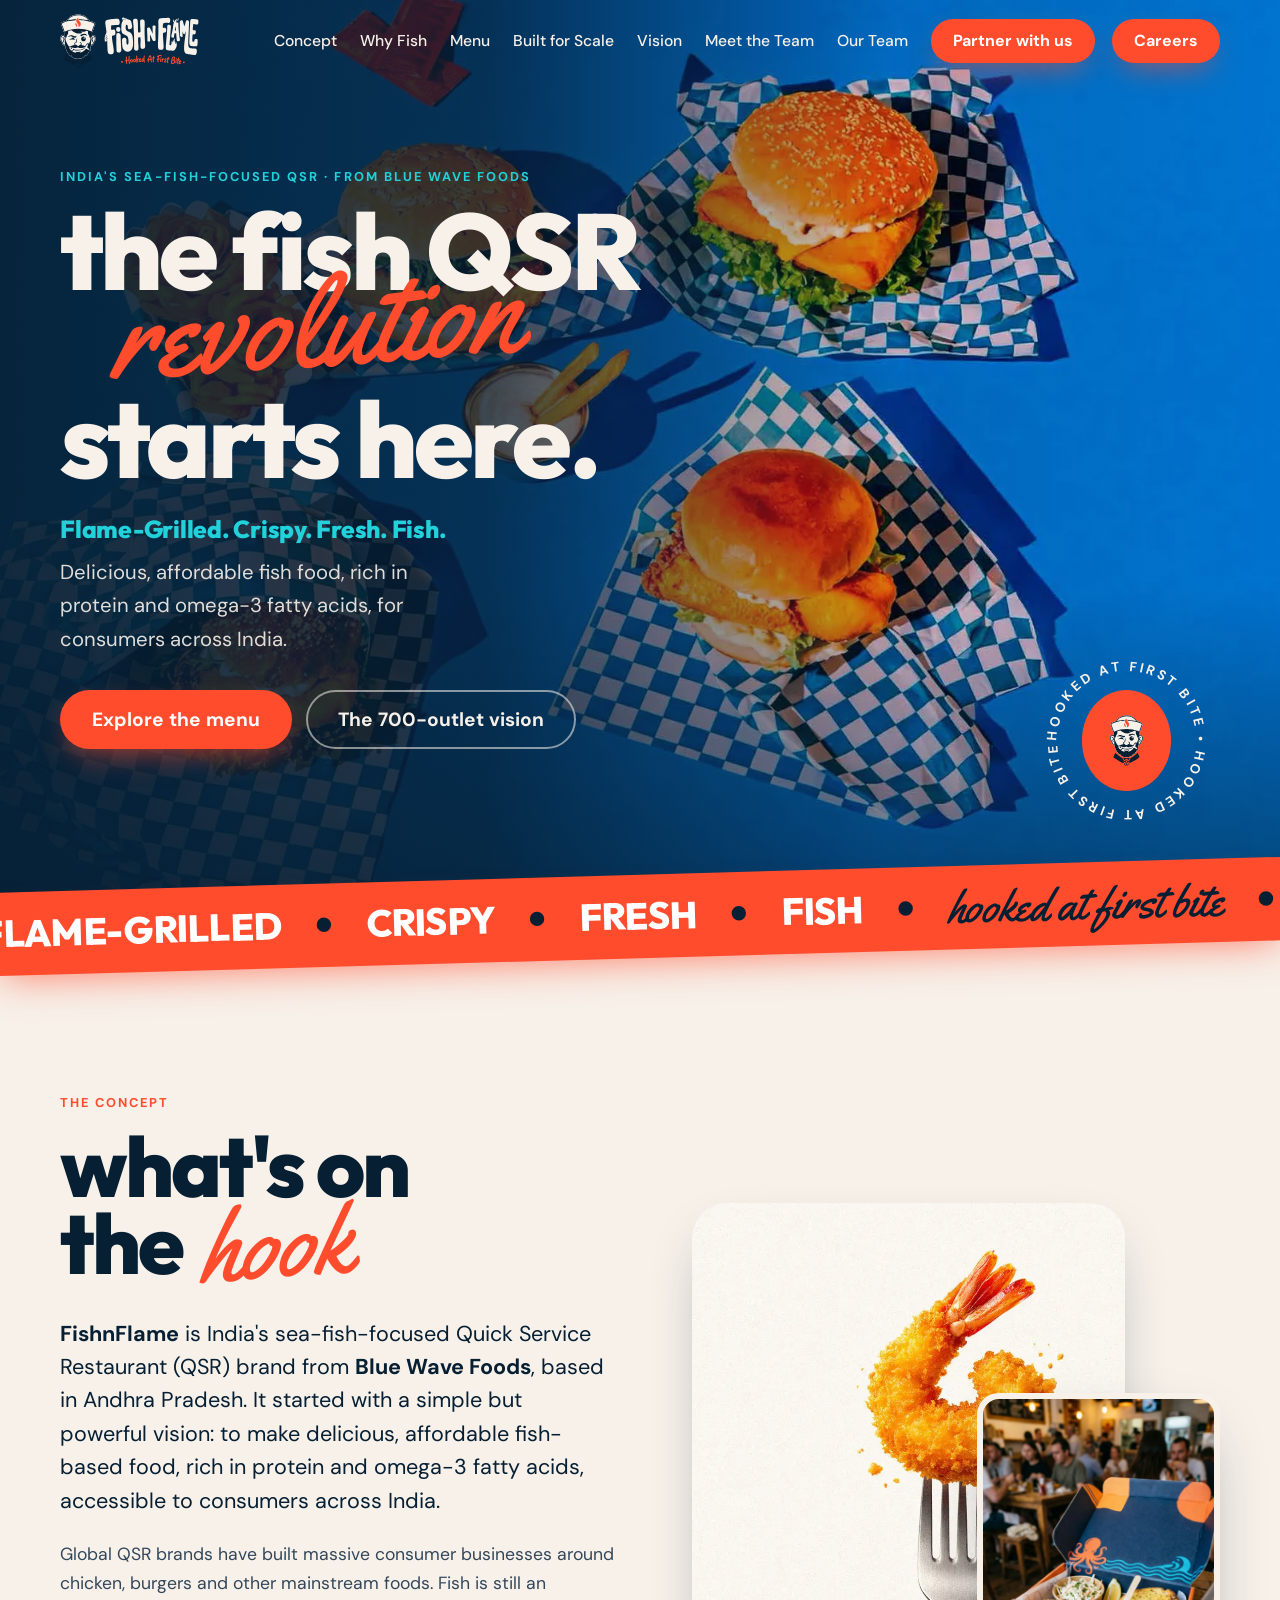
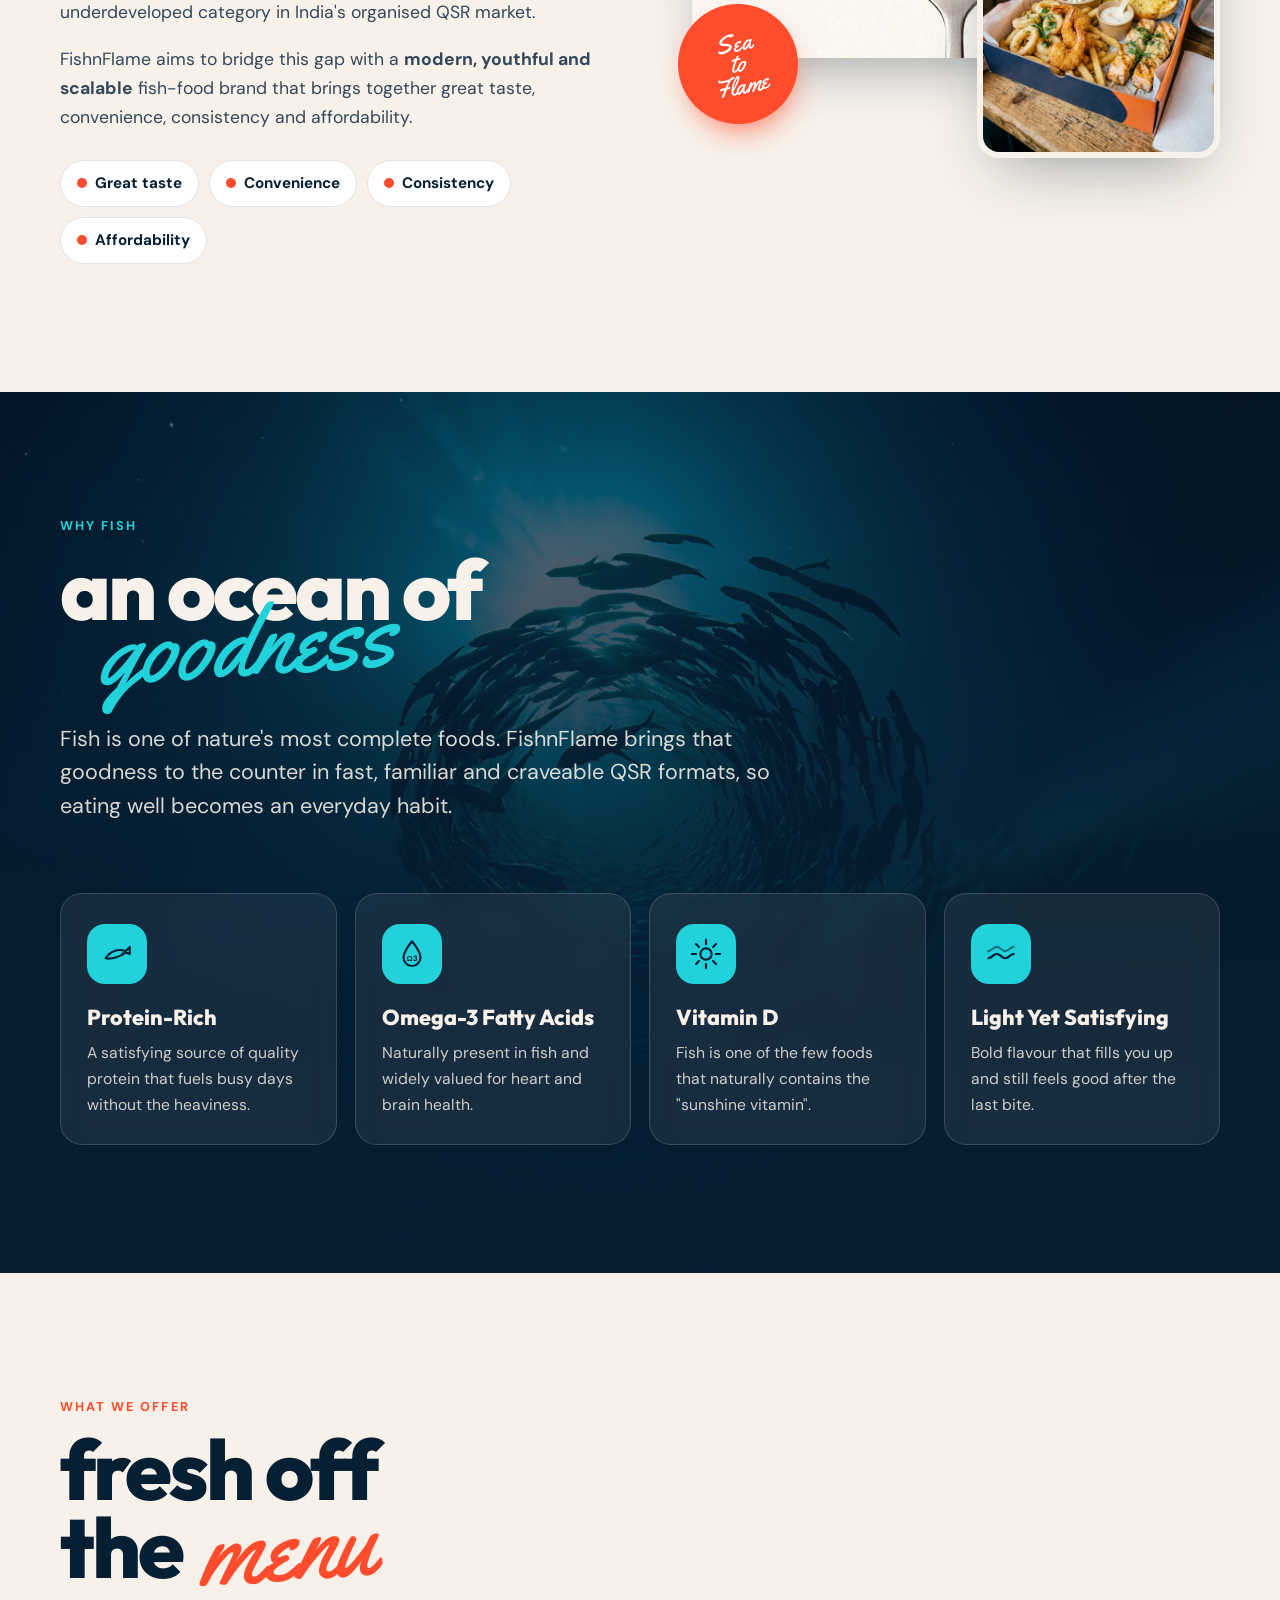
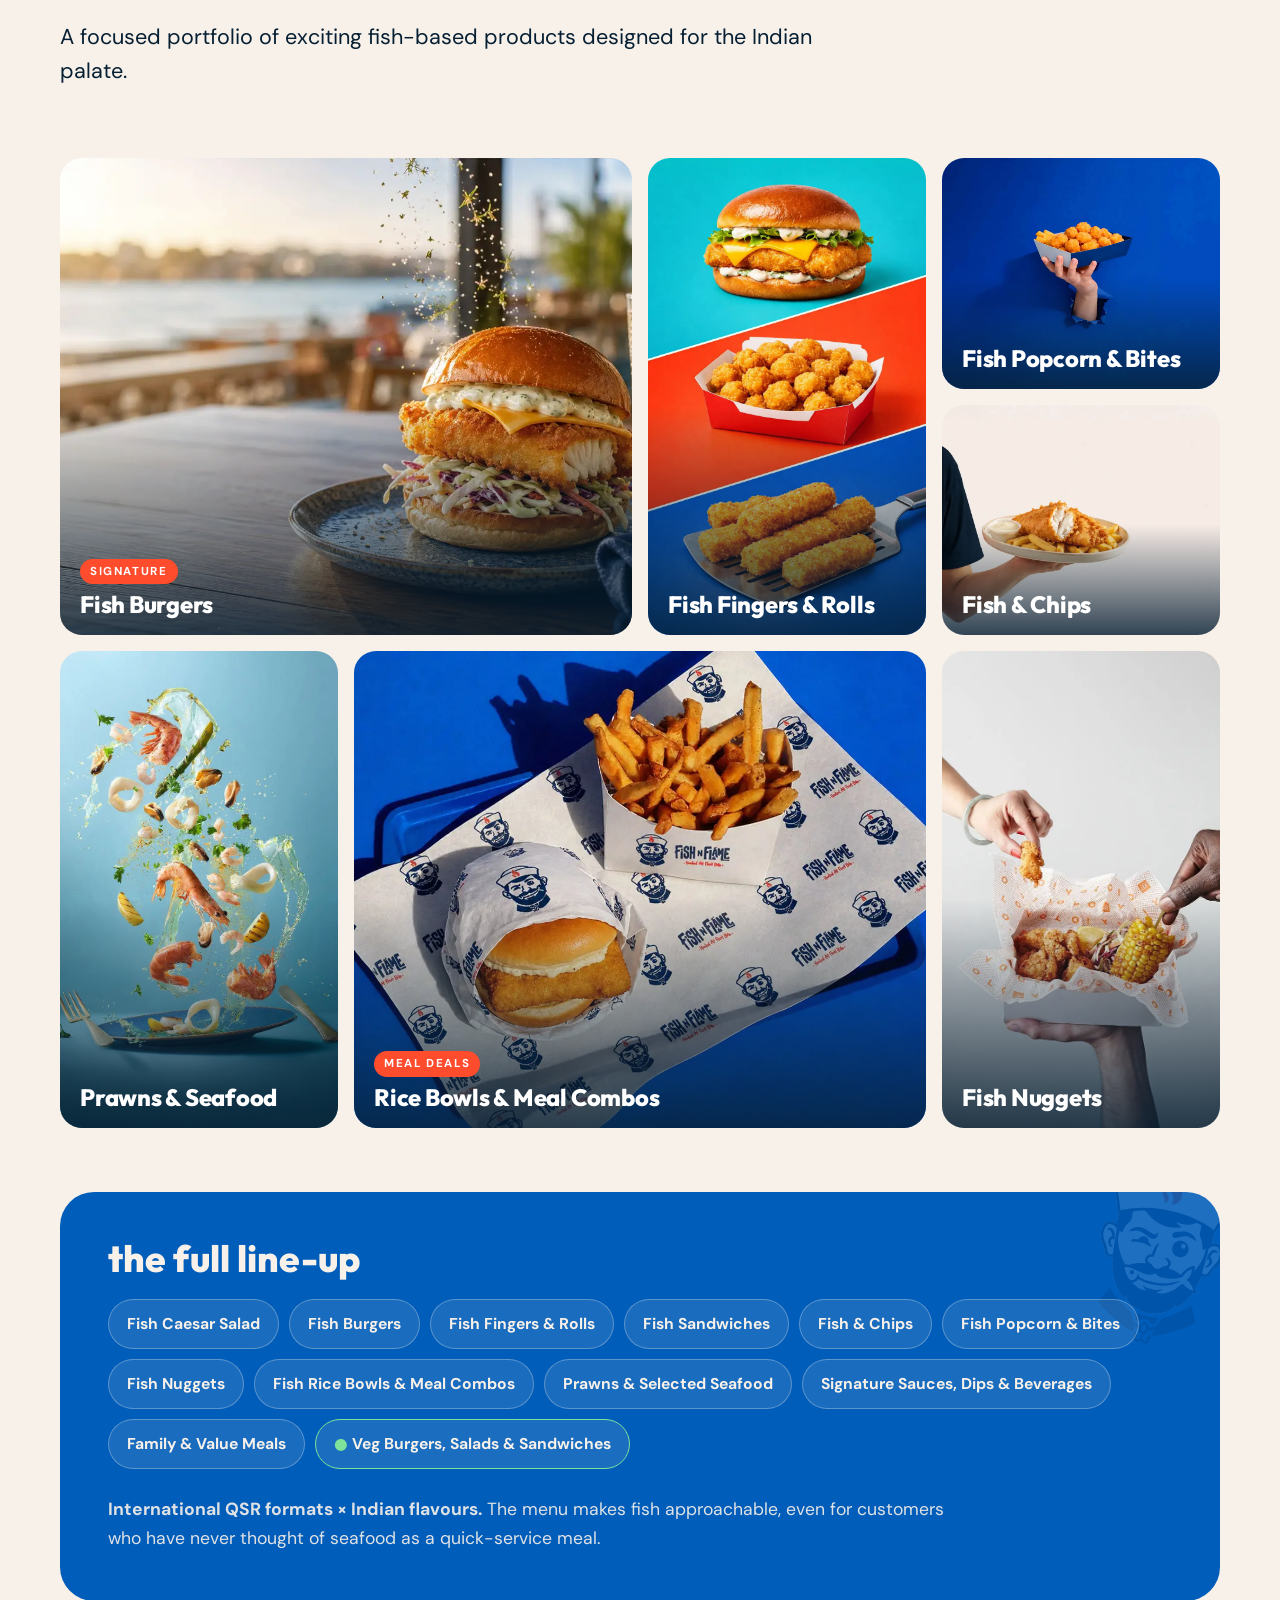
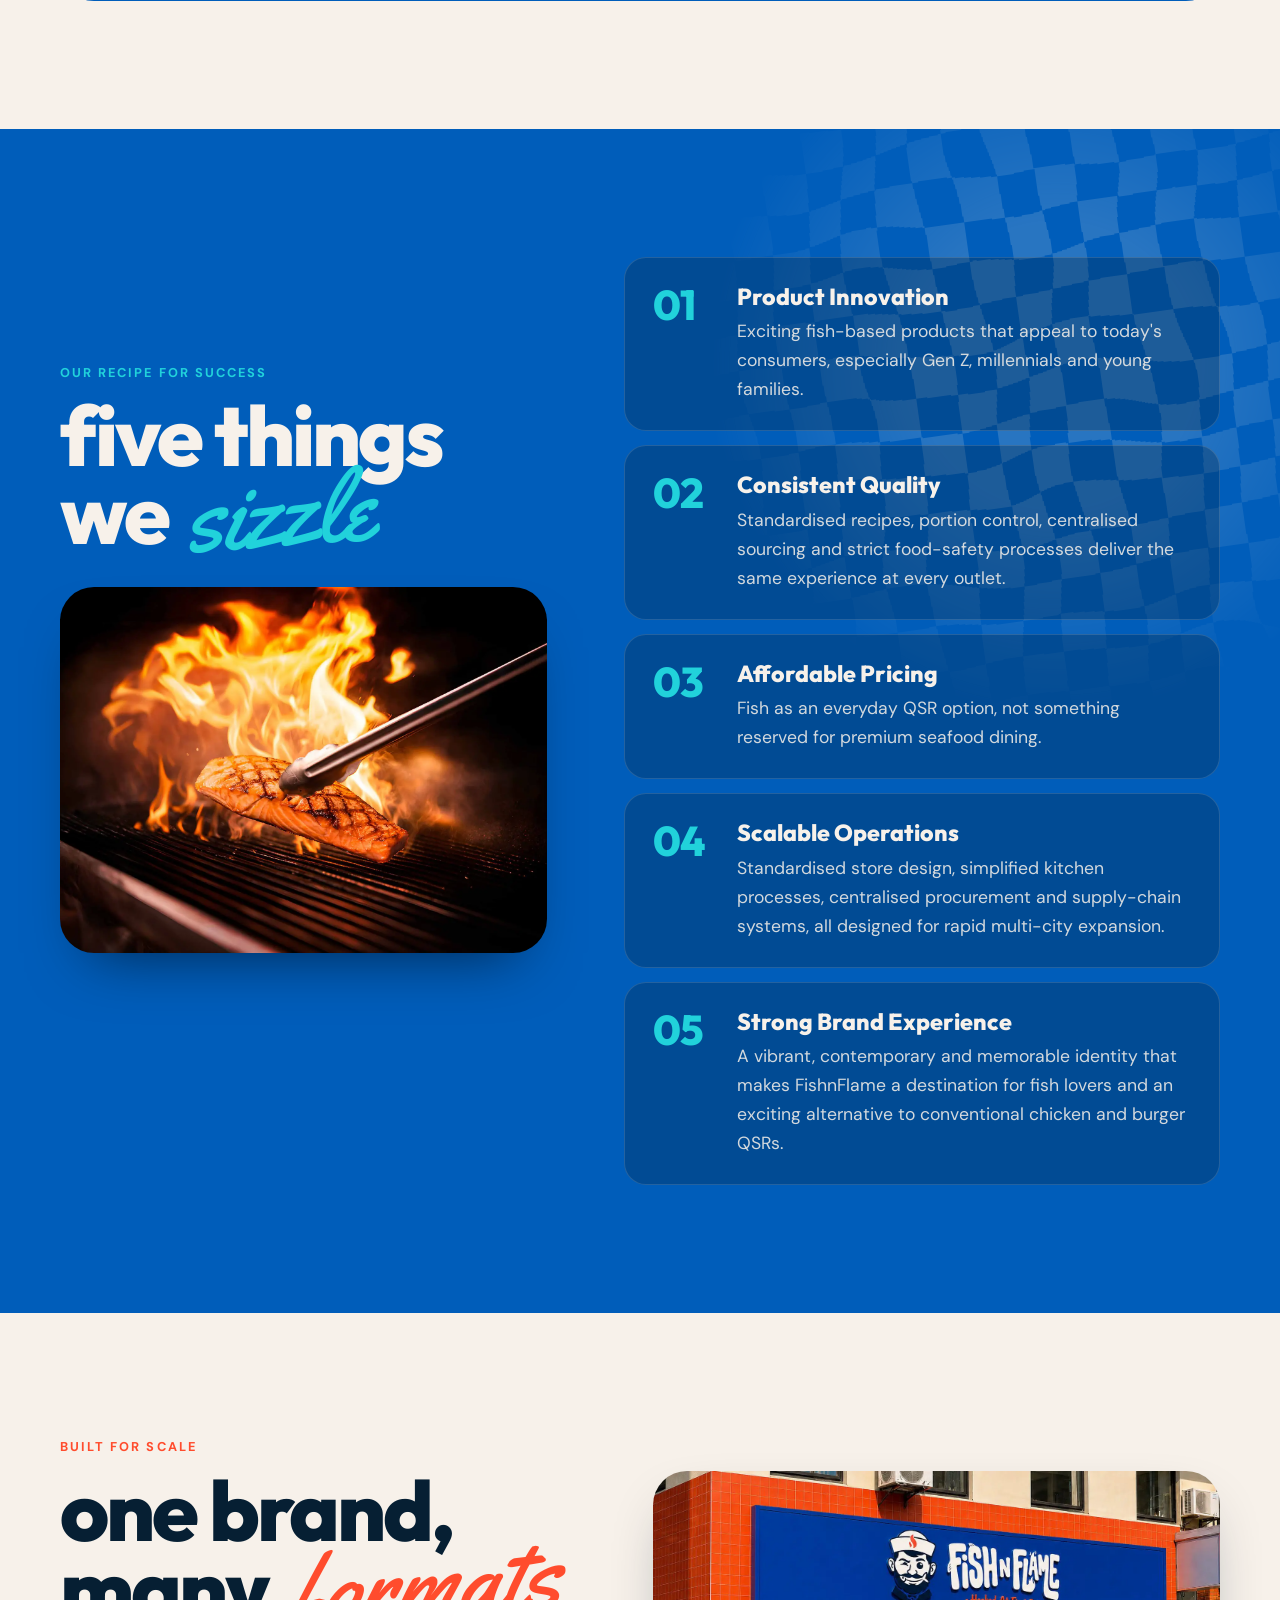
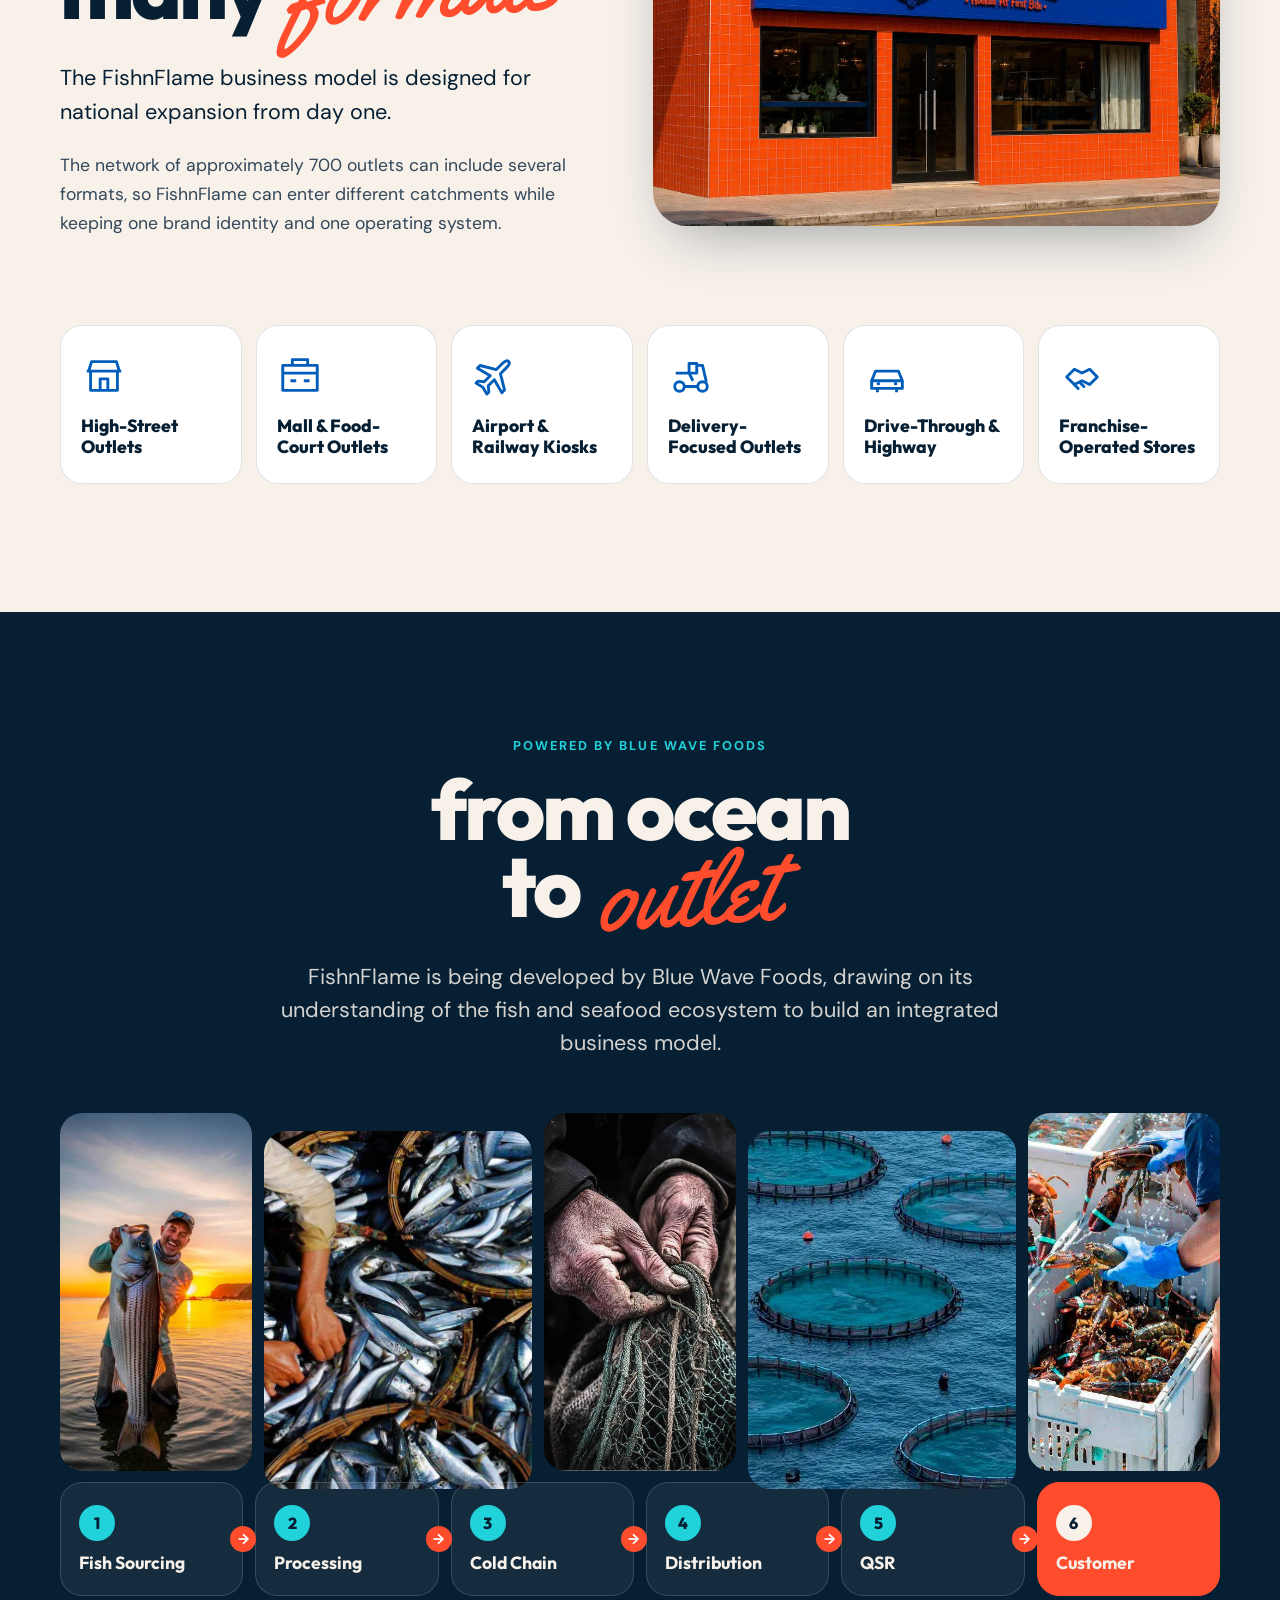
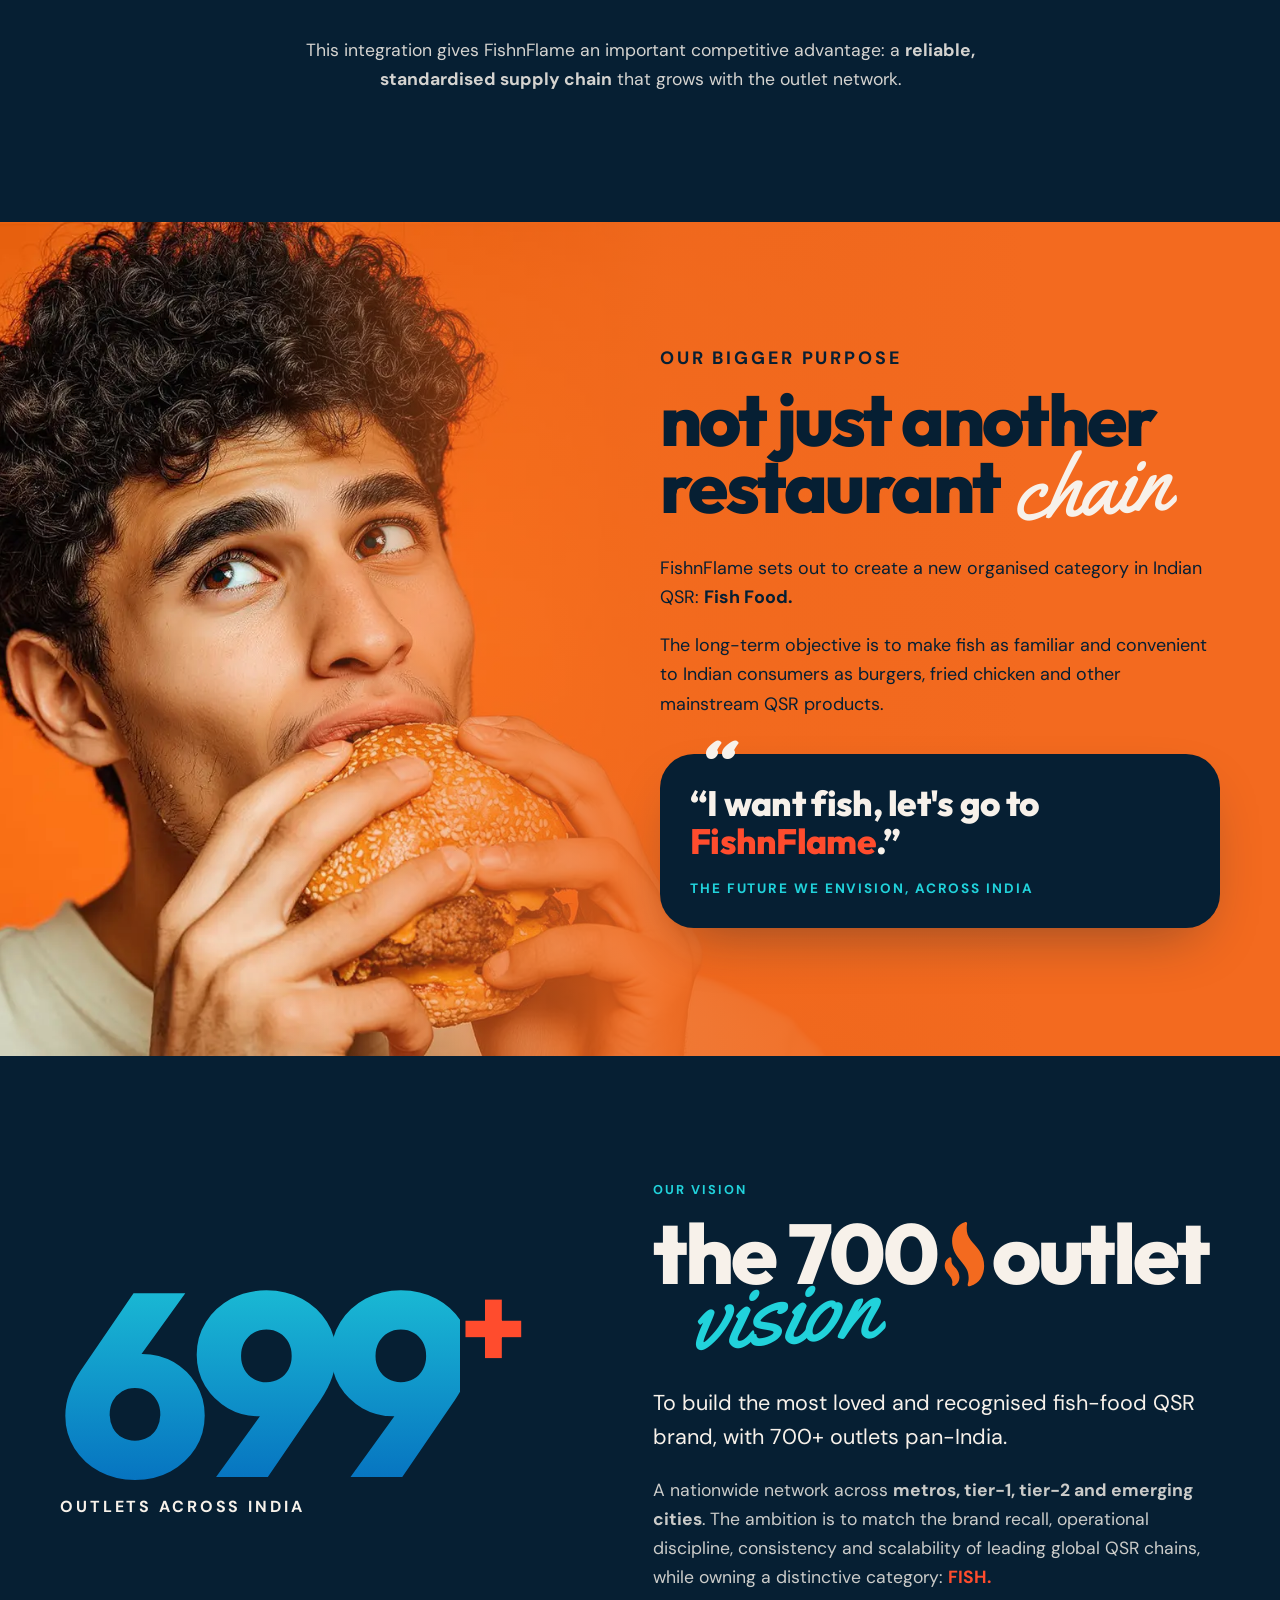
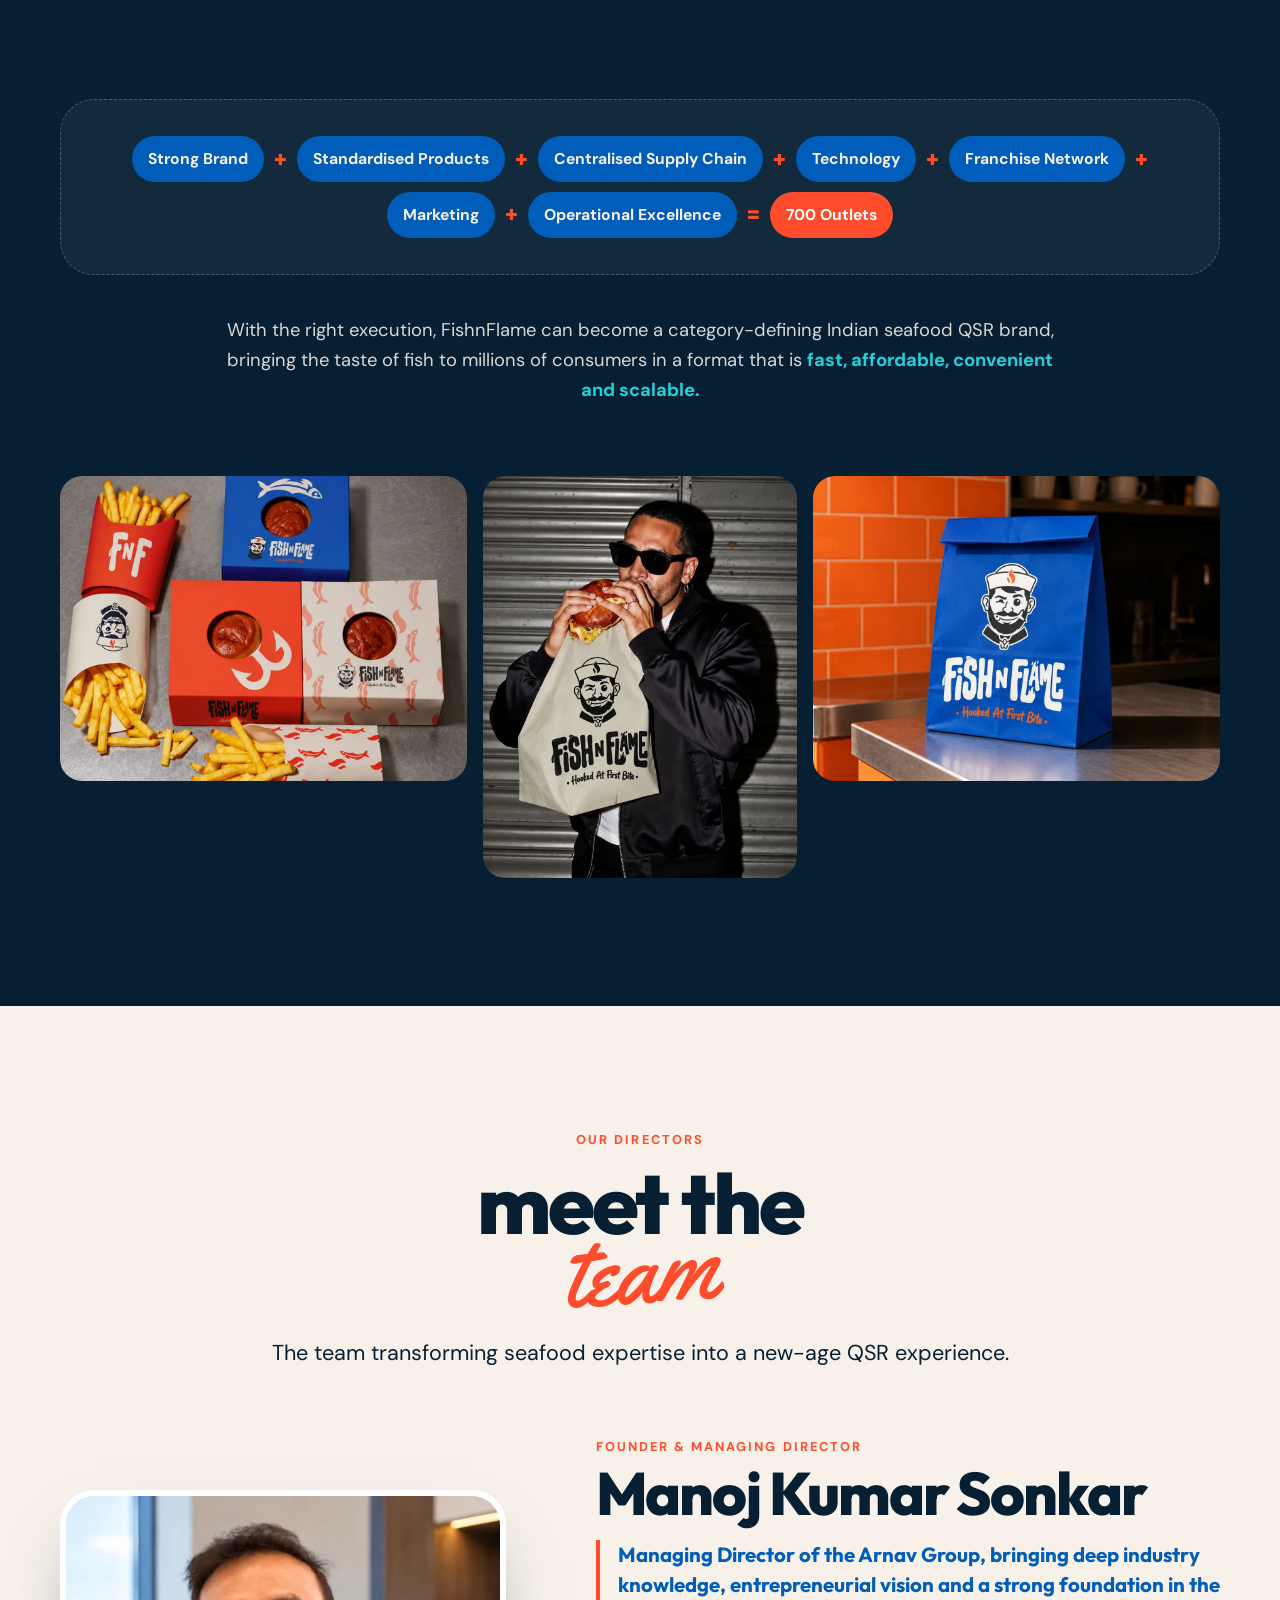
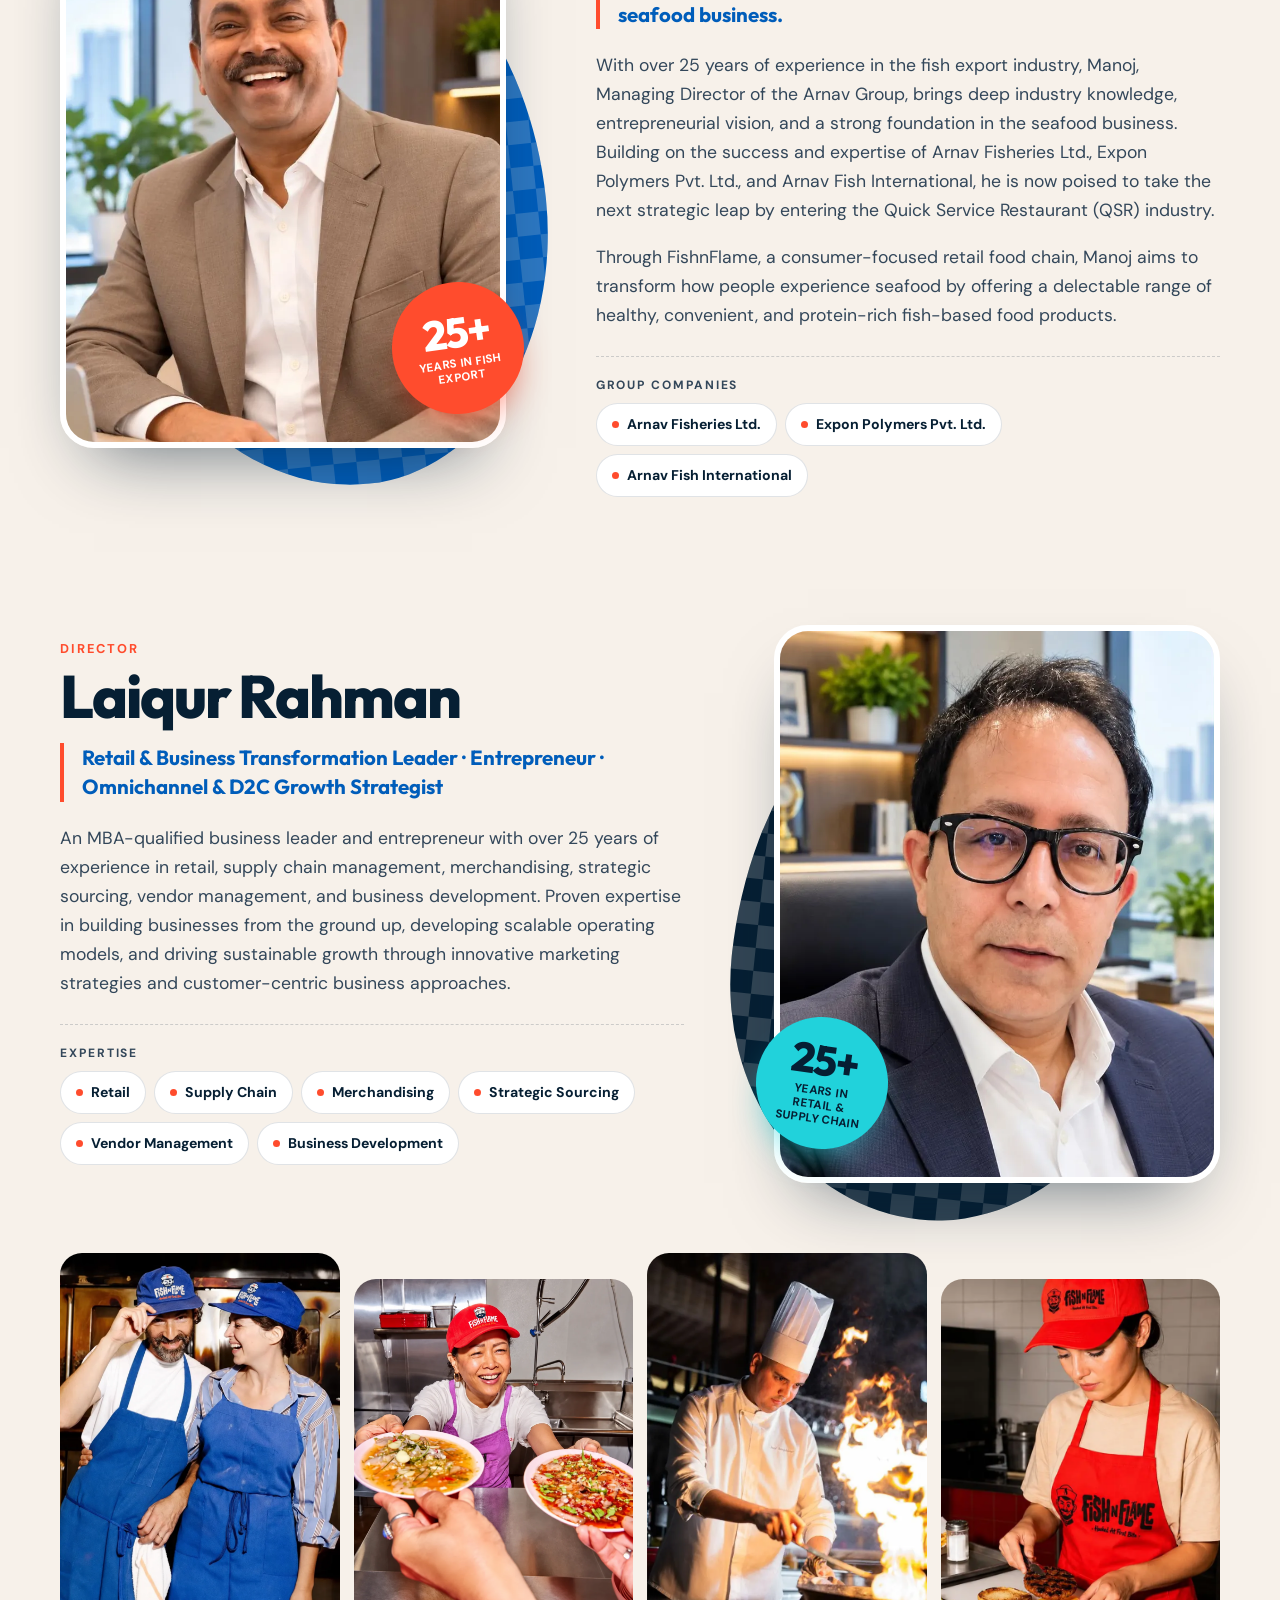
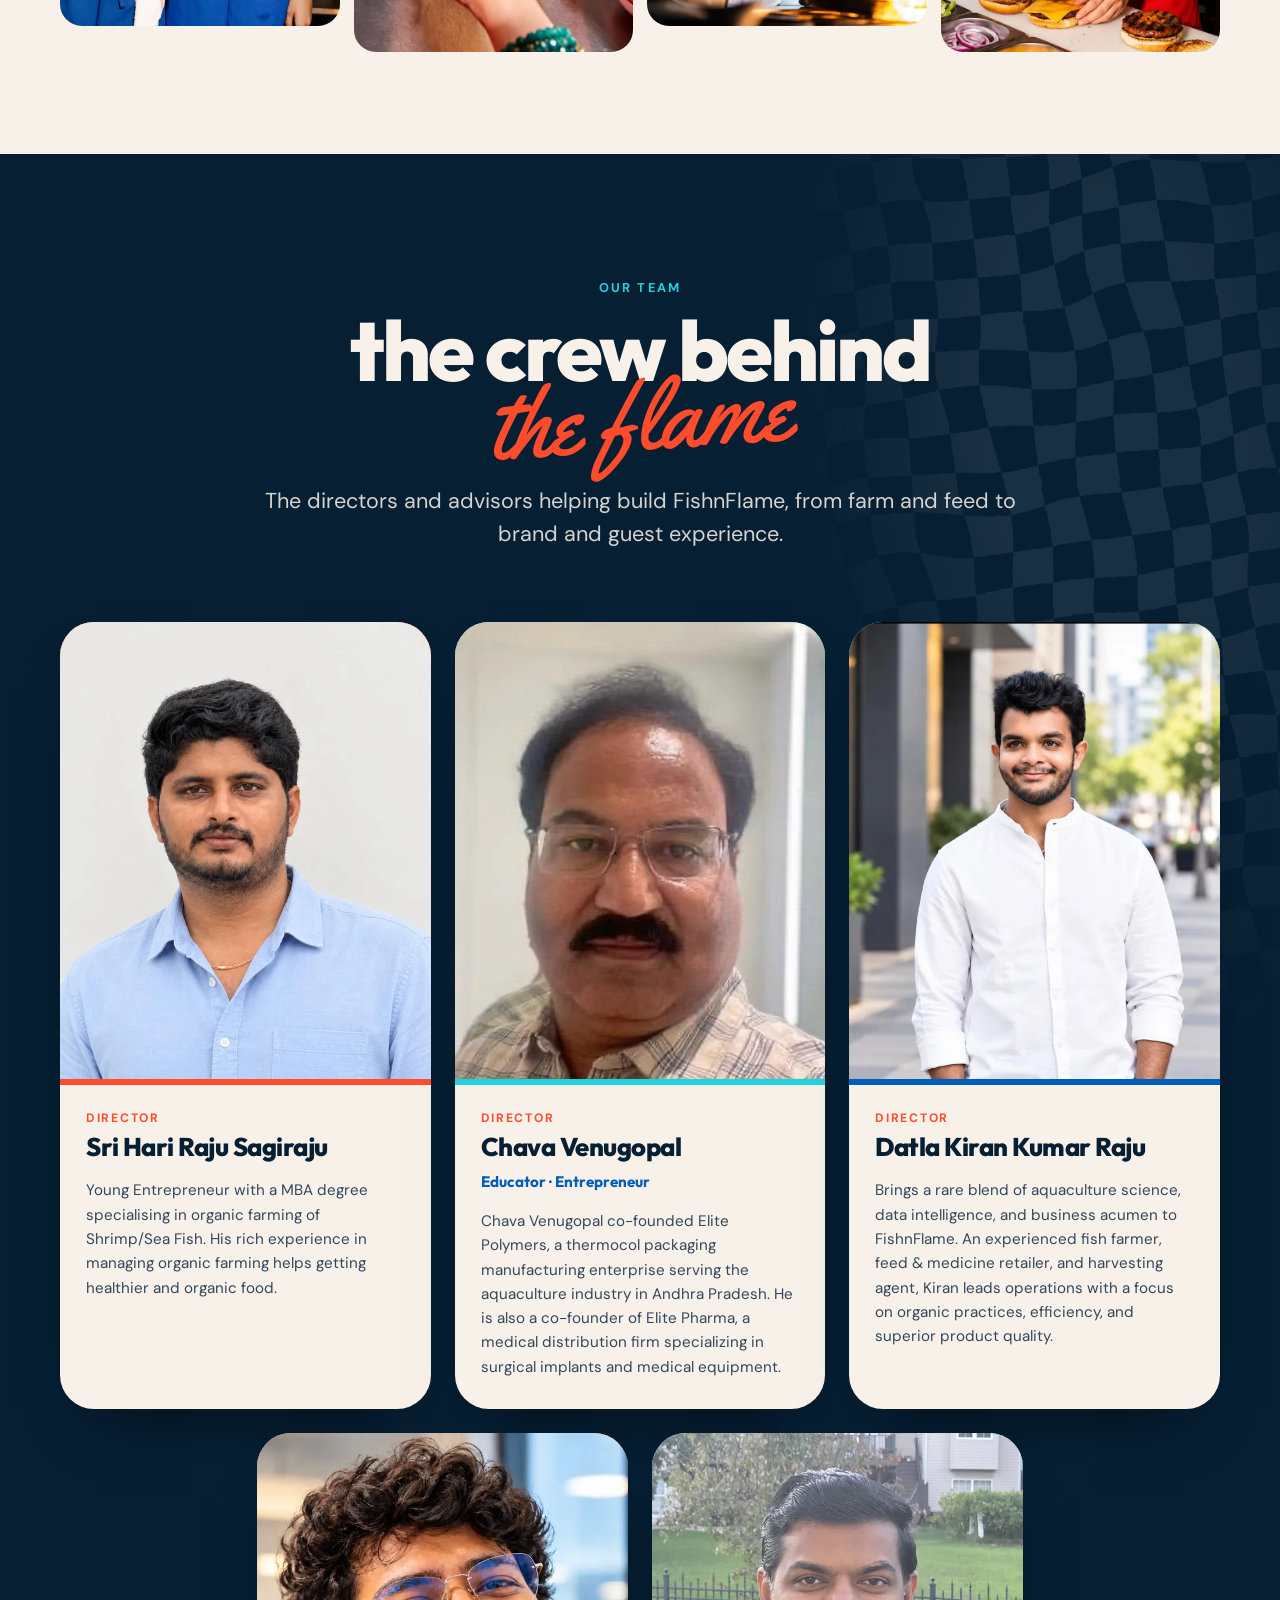
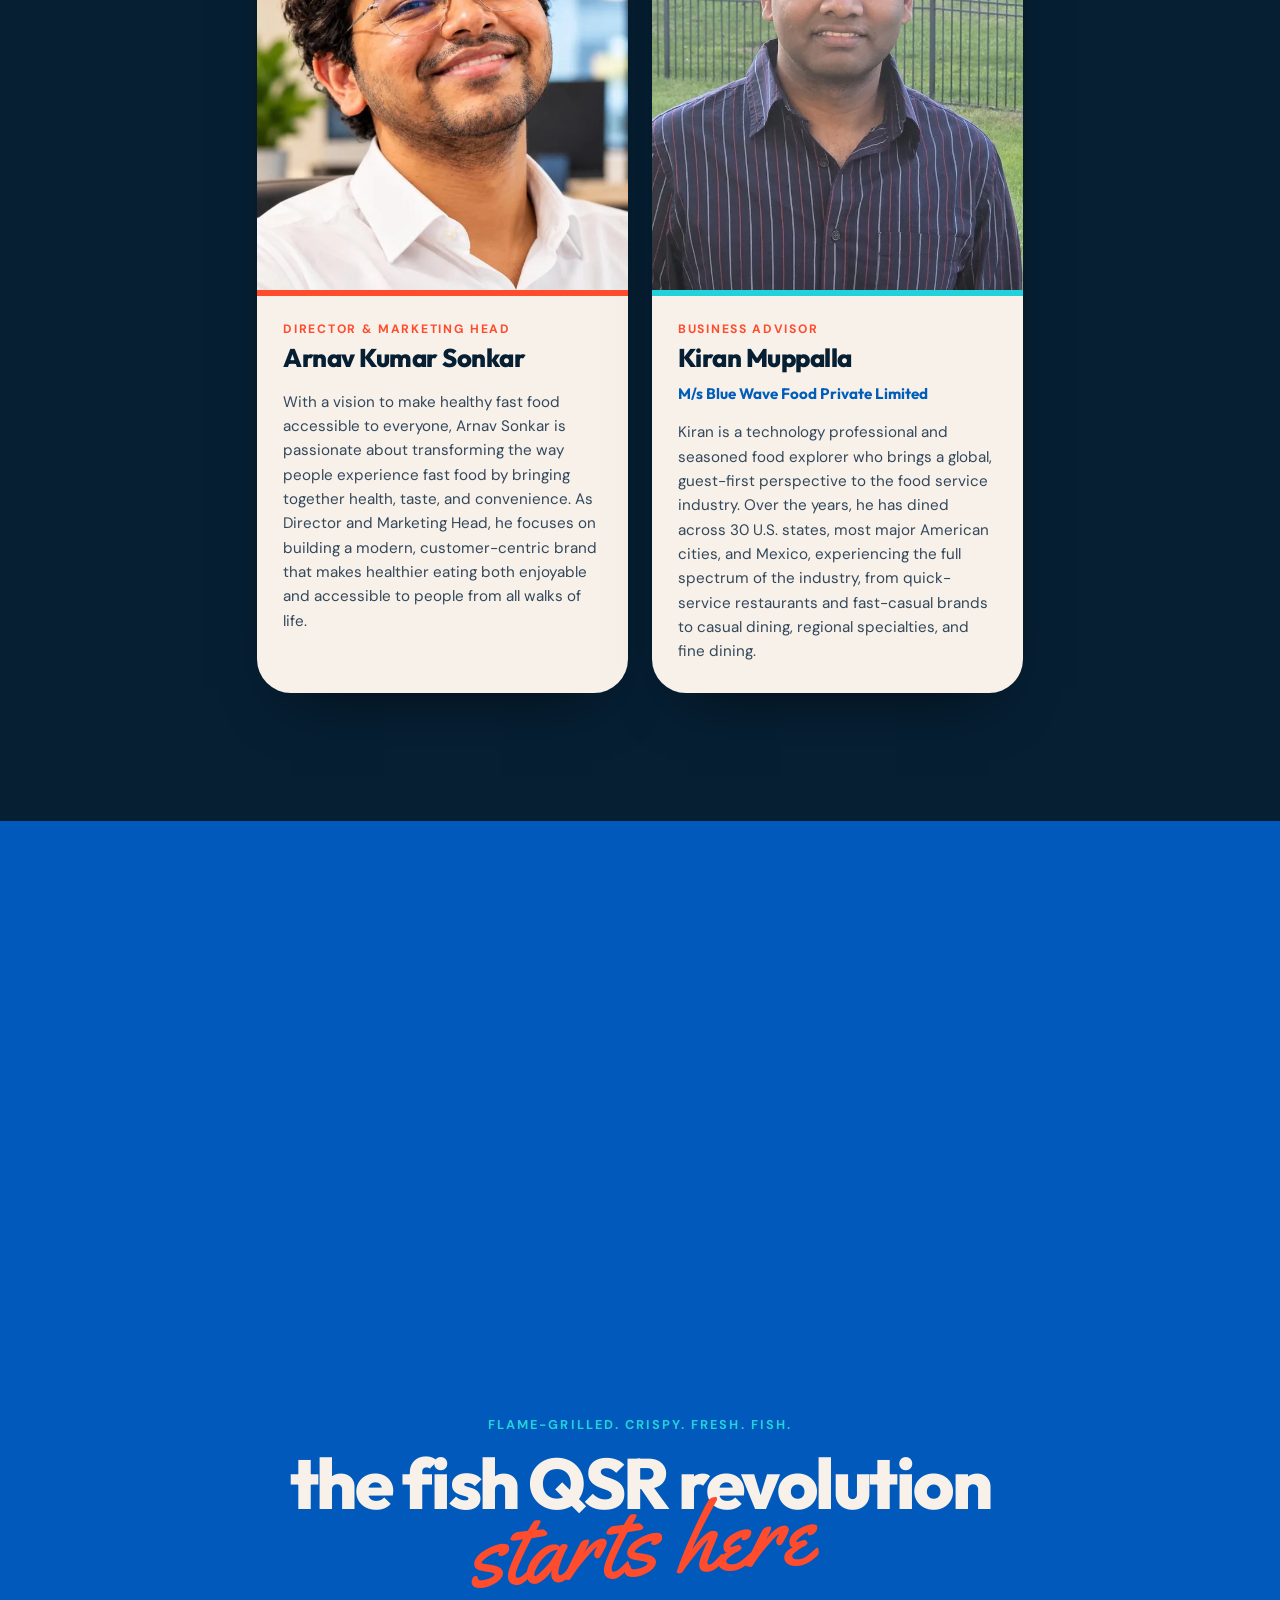
==== commit b4d9e913: "Add Our Team member photos Co-Authored-By: Claude Opus 5.5 <noreply@anthropic.com>" ====
--- a/index.html
+++ b/index.html
@@ -483,7 +483,7 @@
 
         <ul class="members">
           <li class="member reveal">
-            <figure class="member__photo" data-person="sri-hari"><span class="member__initials" aria-hidden="true">SH</span></figure>
+            <figure class="member__photo" data-person="sri-hari"><img src="assets/img/team-sri-hari.webp" alt="Sri Hari Raju Sagiraju" width="640" height="800" loading="lazy"></figure>
             <div class="member__body">
               <p class="member__role">Director</p>
               <h3>Sri Hari Raju Sagiraju</h3>
@@ -491,7 +491,7 @@
             </div>
           </li>
           <li class="member reveal">
-            <figure class="member__photo" data-person="chava-venugopal"><span class="member__initials" aria-hidden="true">CV</span></figure>
+            <figure class="member__photo" data-person="chava-venugopal"><img src="assets/img/team-chava-venugopal.webp" alt="Chava Venugopal" width="640" height="800" loading="lazy"></figure>
             <div class="member__body">
               <p class="member__role">Director</p>
               <h3>Chava Venugopal</h3>
@@ -500,7 +500,7 @@
             </div>
           </li>
           <li class="member reveal">
-            <figure class="member__photo" data-person="datla-kiran"><span class="member__initials" aria-hidden="true">DK</span></figure>
+            <figure class="member__photo" data-person="datla-kiran"><img src="assets/img/team-datla-kiran.webp" alt="Datla Kiran Kumar Raju" width="640" height="800" loading="lazy"></figure>
             <div class="member__body">
               <p class="member__role">Director</p>
               <h3>Datla Kiran Kumar Raju</h3>
@@ -508,7 +508,7 @@
             </div>
           </li>
           <li class="member reveal">
-            <figure class="member__photo" data-person="arnav-sonkar"><span class="member__initials" aria-hidden="true">AS</span></figure>
+            <figure class="member__photo" data-person="arnav-sonkar"><img src="assets/img/team-arnav-sonkar.webp" alt="Arnav Kumar Sonkar" width="640" height="800" loading="lazy"></figure>
             <div class="member__body">
               <p class="member__role">Director &amp; Marketing Head</p>
               <h3>Arnav Kumar Sonkar</h3>
@@ -516,7 +516,7 @@
             </div>
           </li>
           <li class="member reveal">
-            <figure class="member__photo" data-person="kiran-muppalla"><span class="member__initials" aria-hidden="true">KM</span></figure>
+            <figure class="member__photo" data-person="kiran-muppalla"><img src="assets/img/team-kiran-muppalla.webp" alt="Kiran Muppalla" width="640" height="800" loading="lazy"></figure>
             <div class="member__body">
               <p class="member__role">Business Advisor</p>
               <h3>Kiran Muppalla</h3>
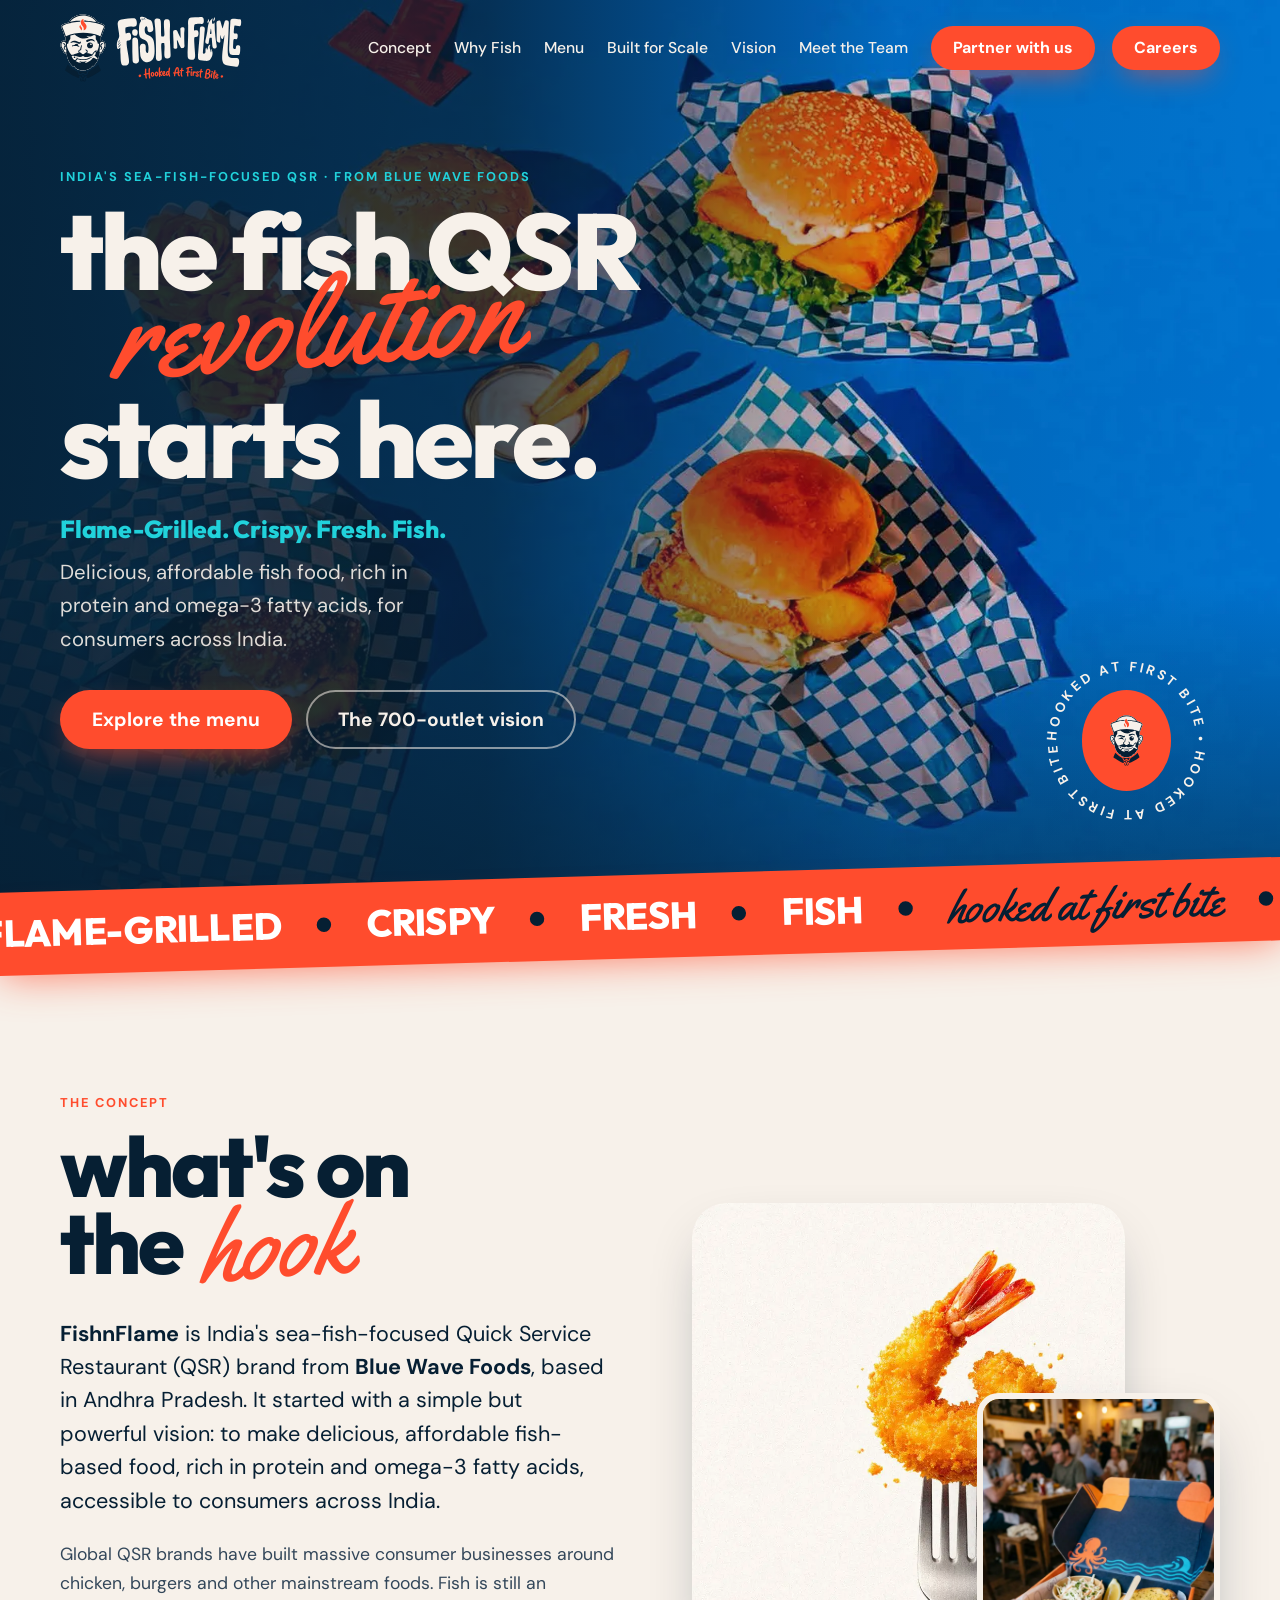
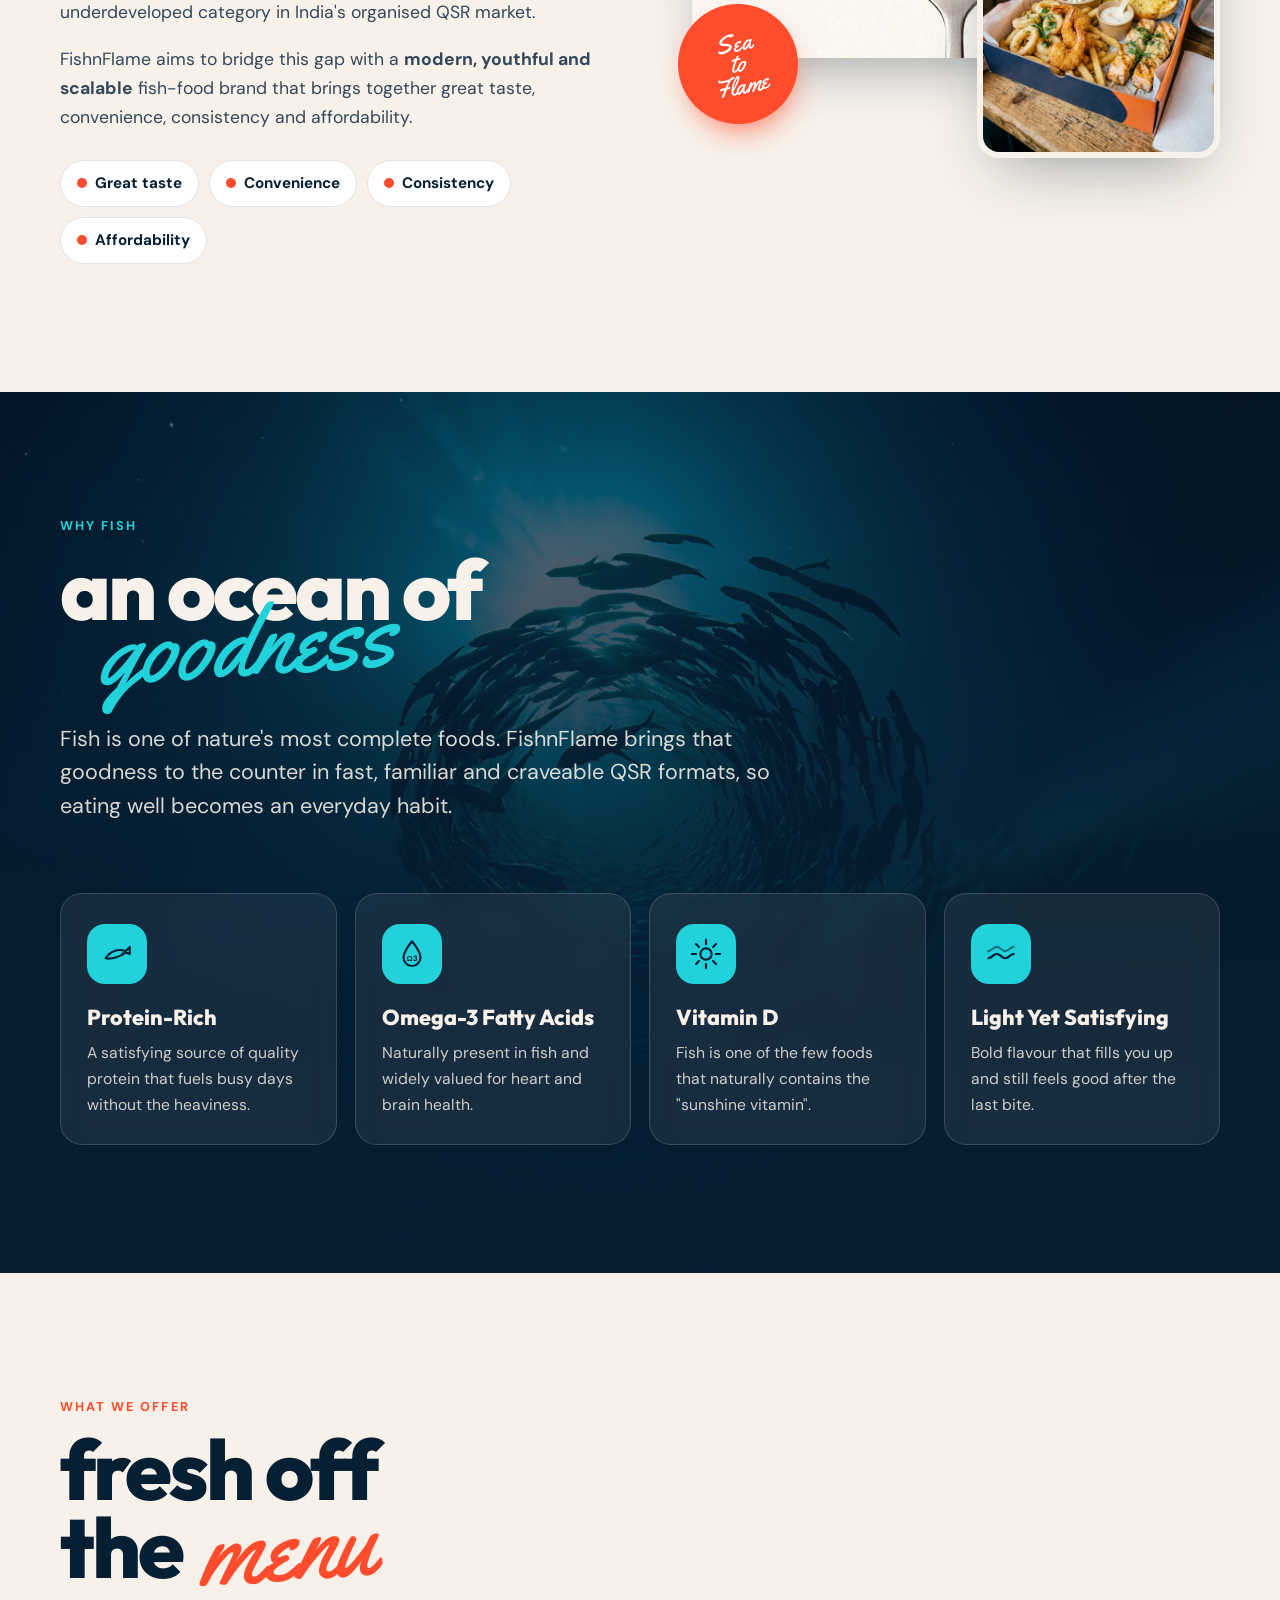
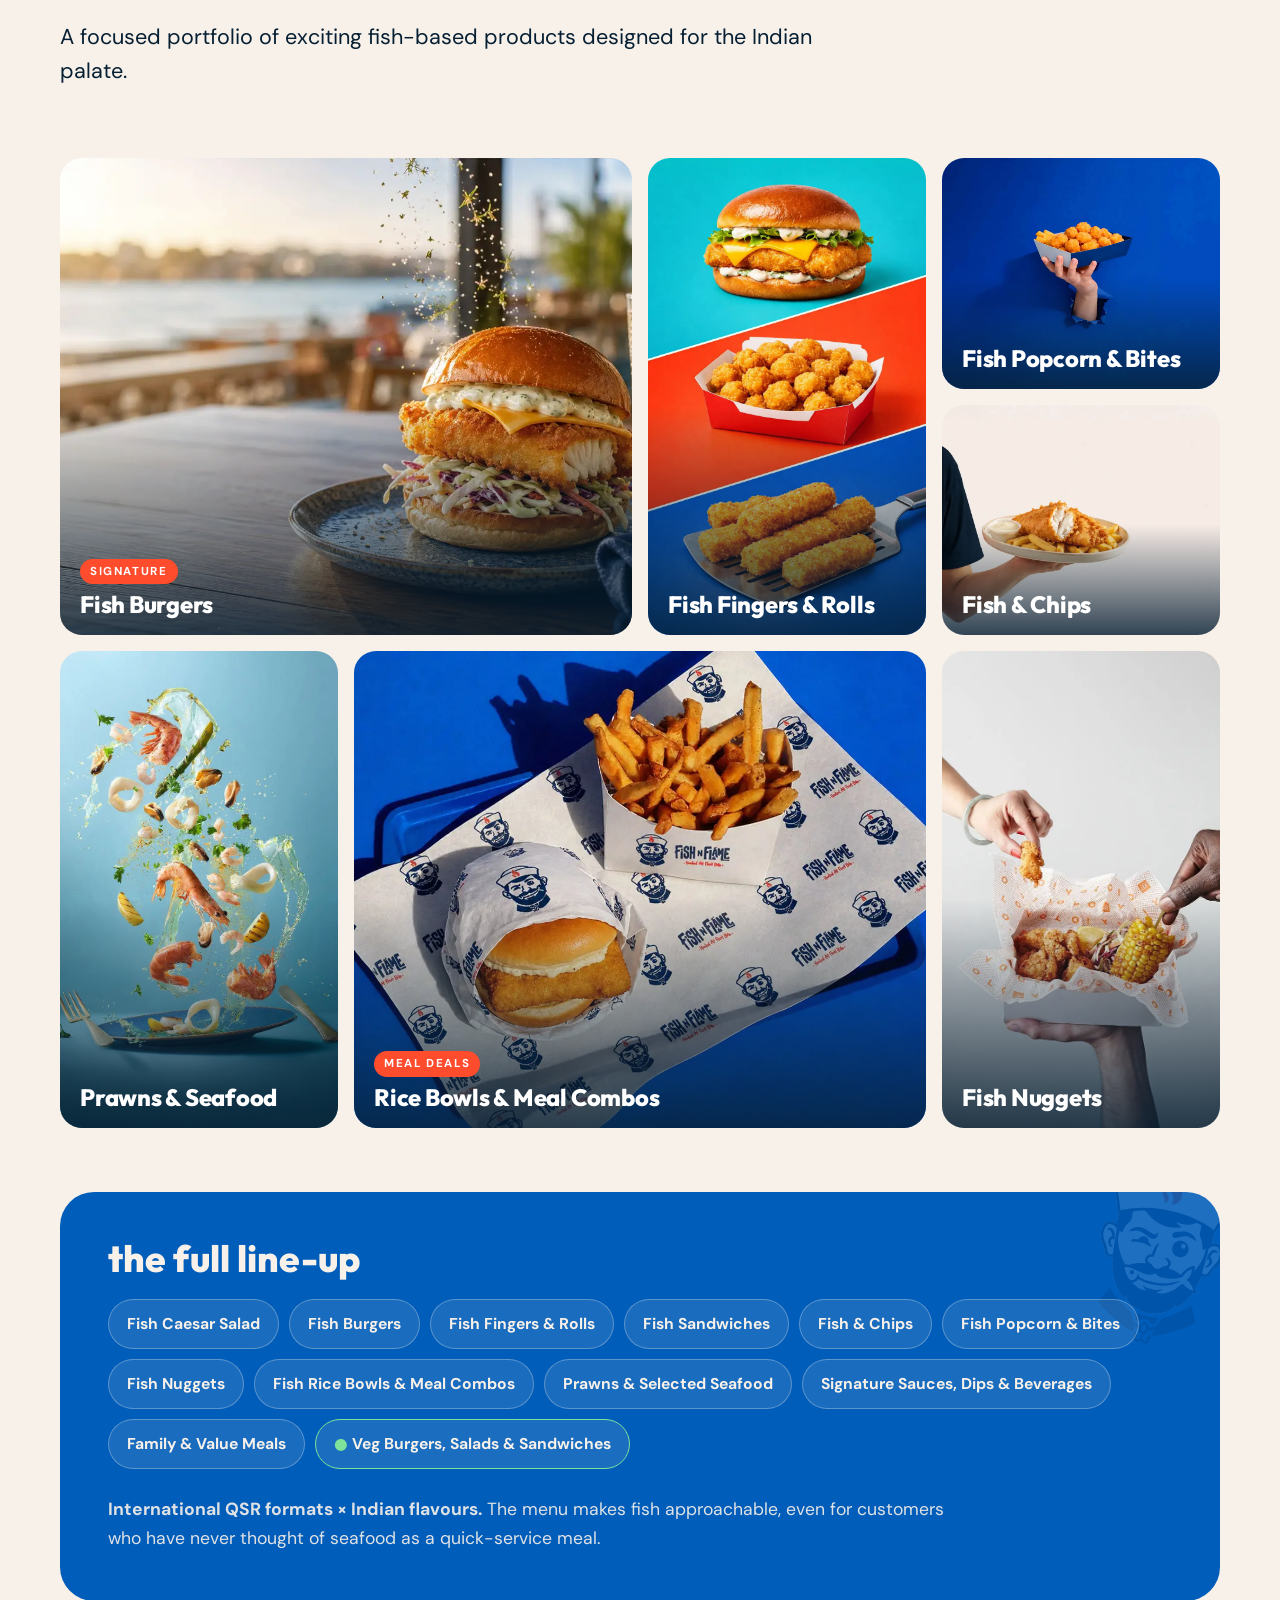
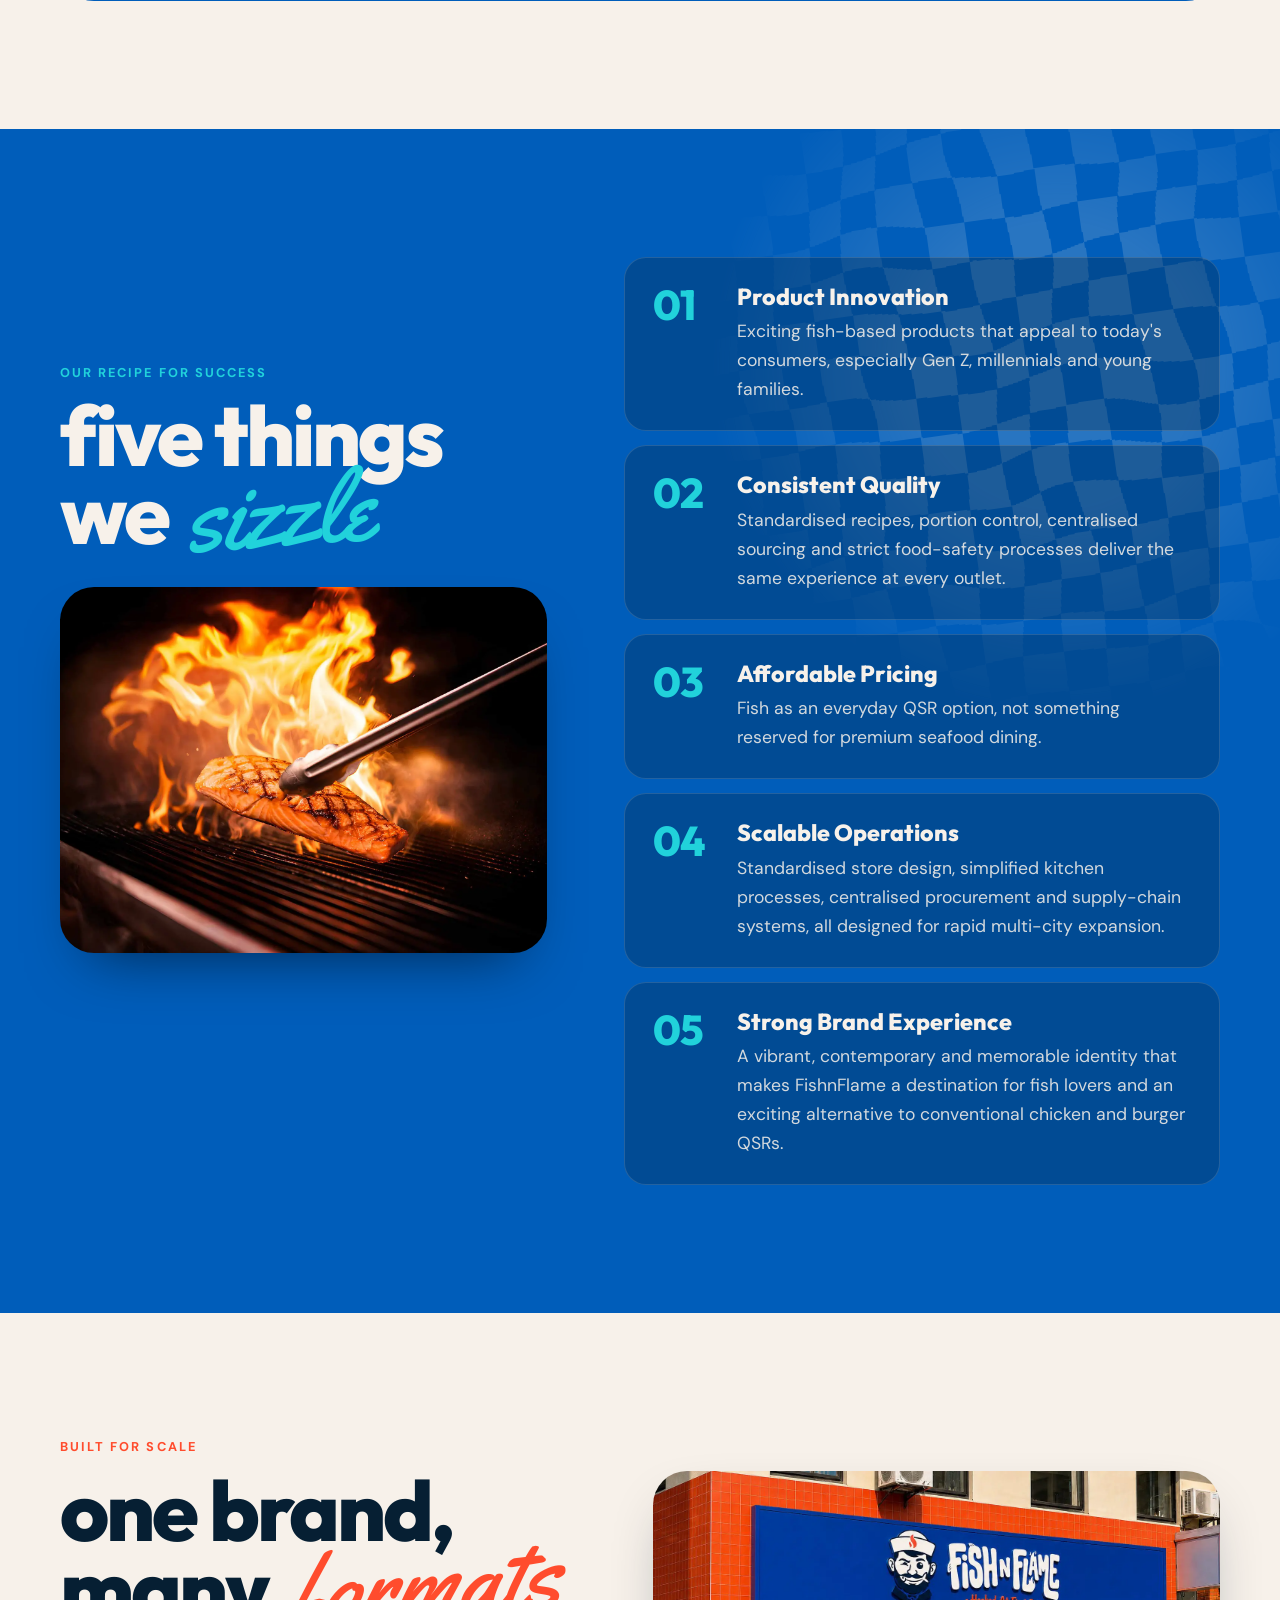
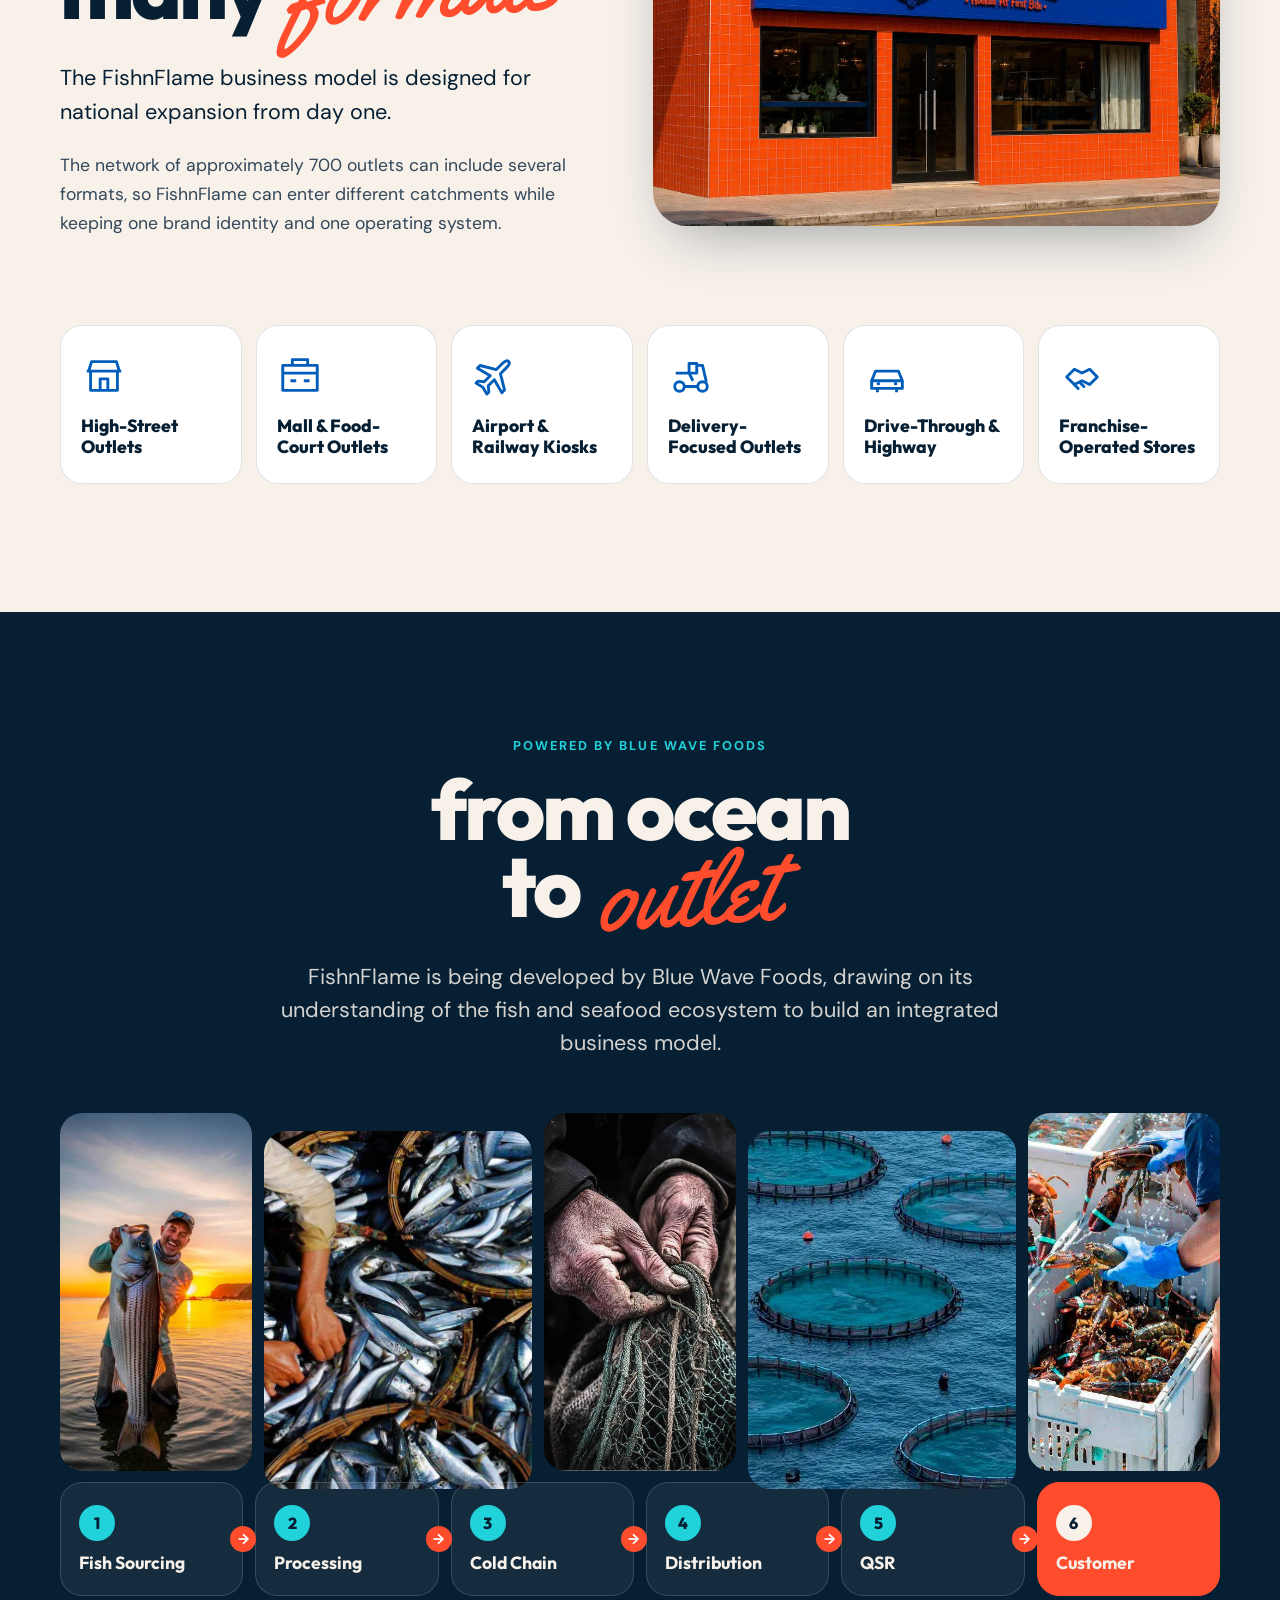
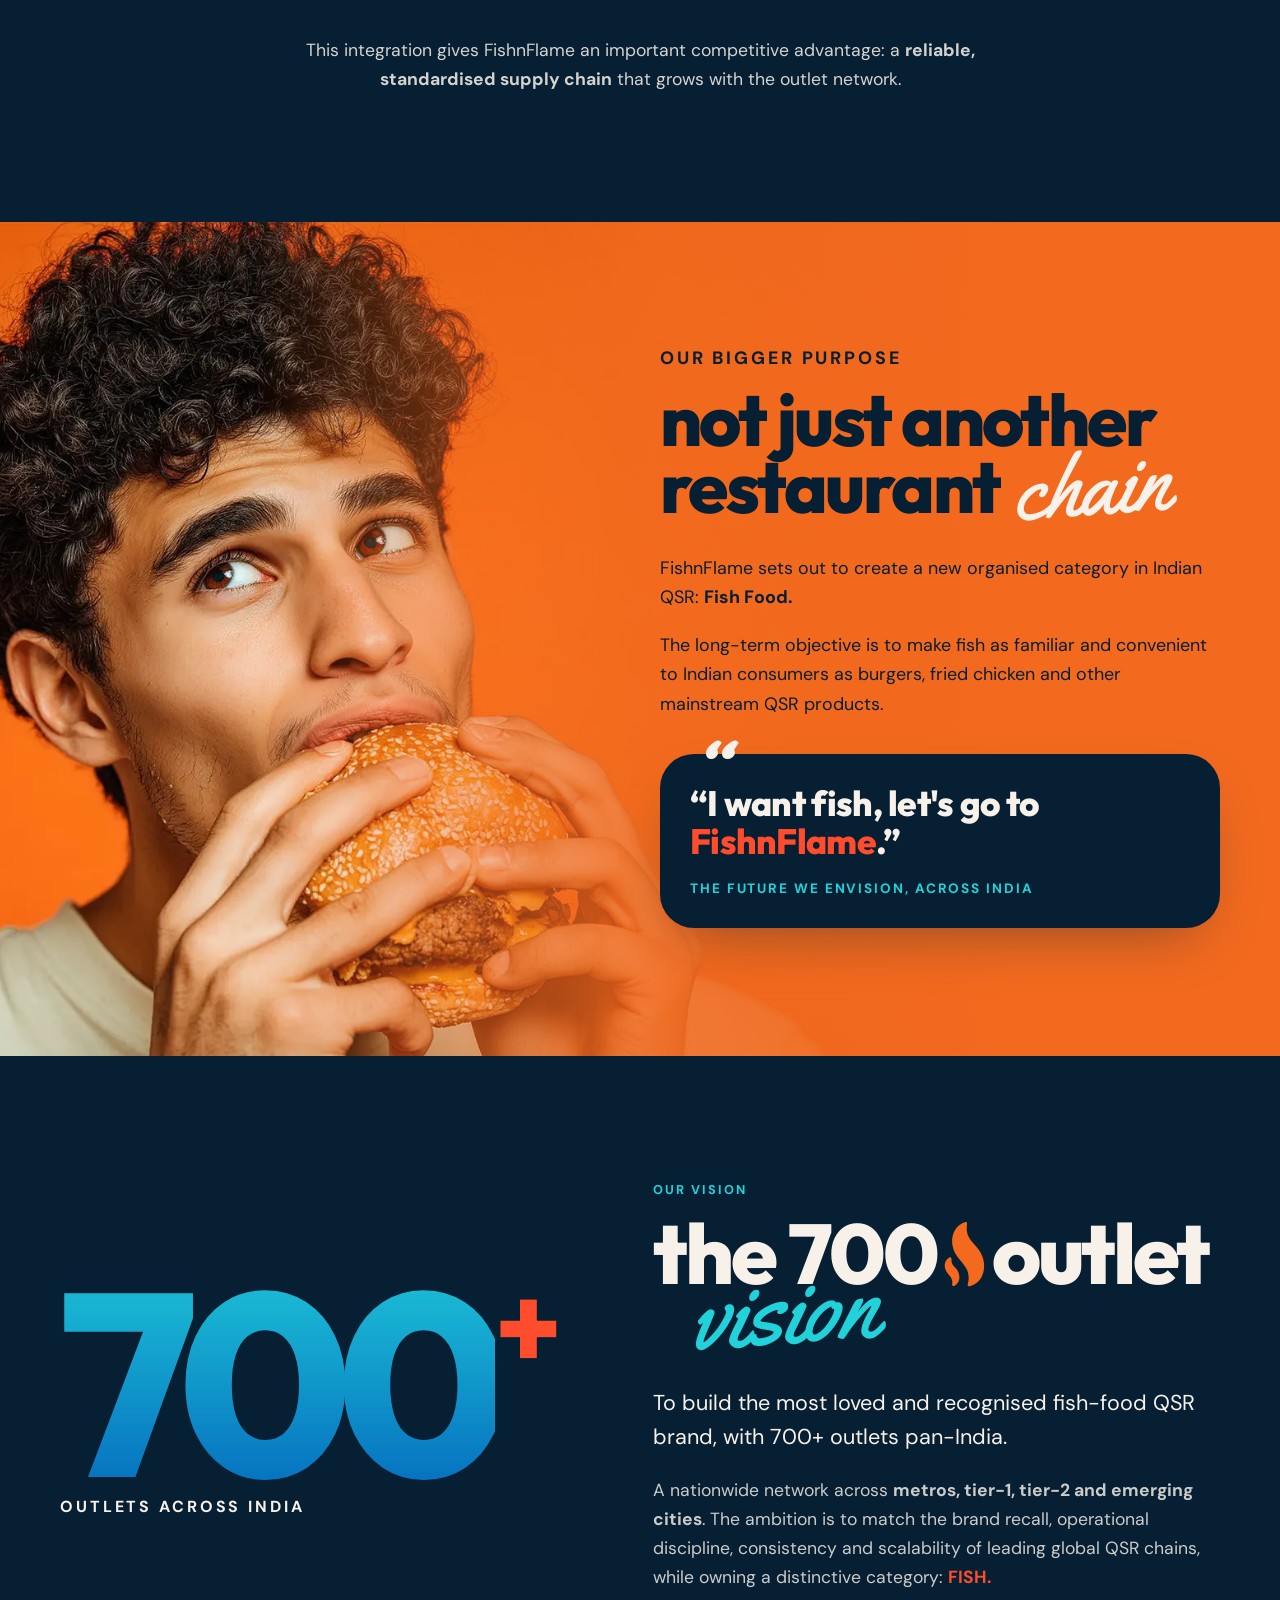
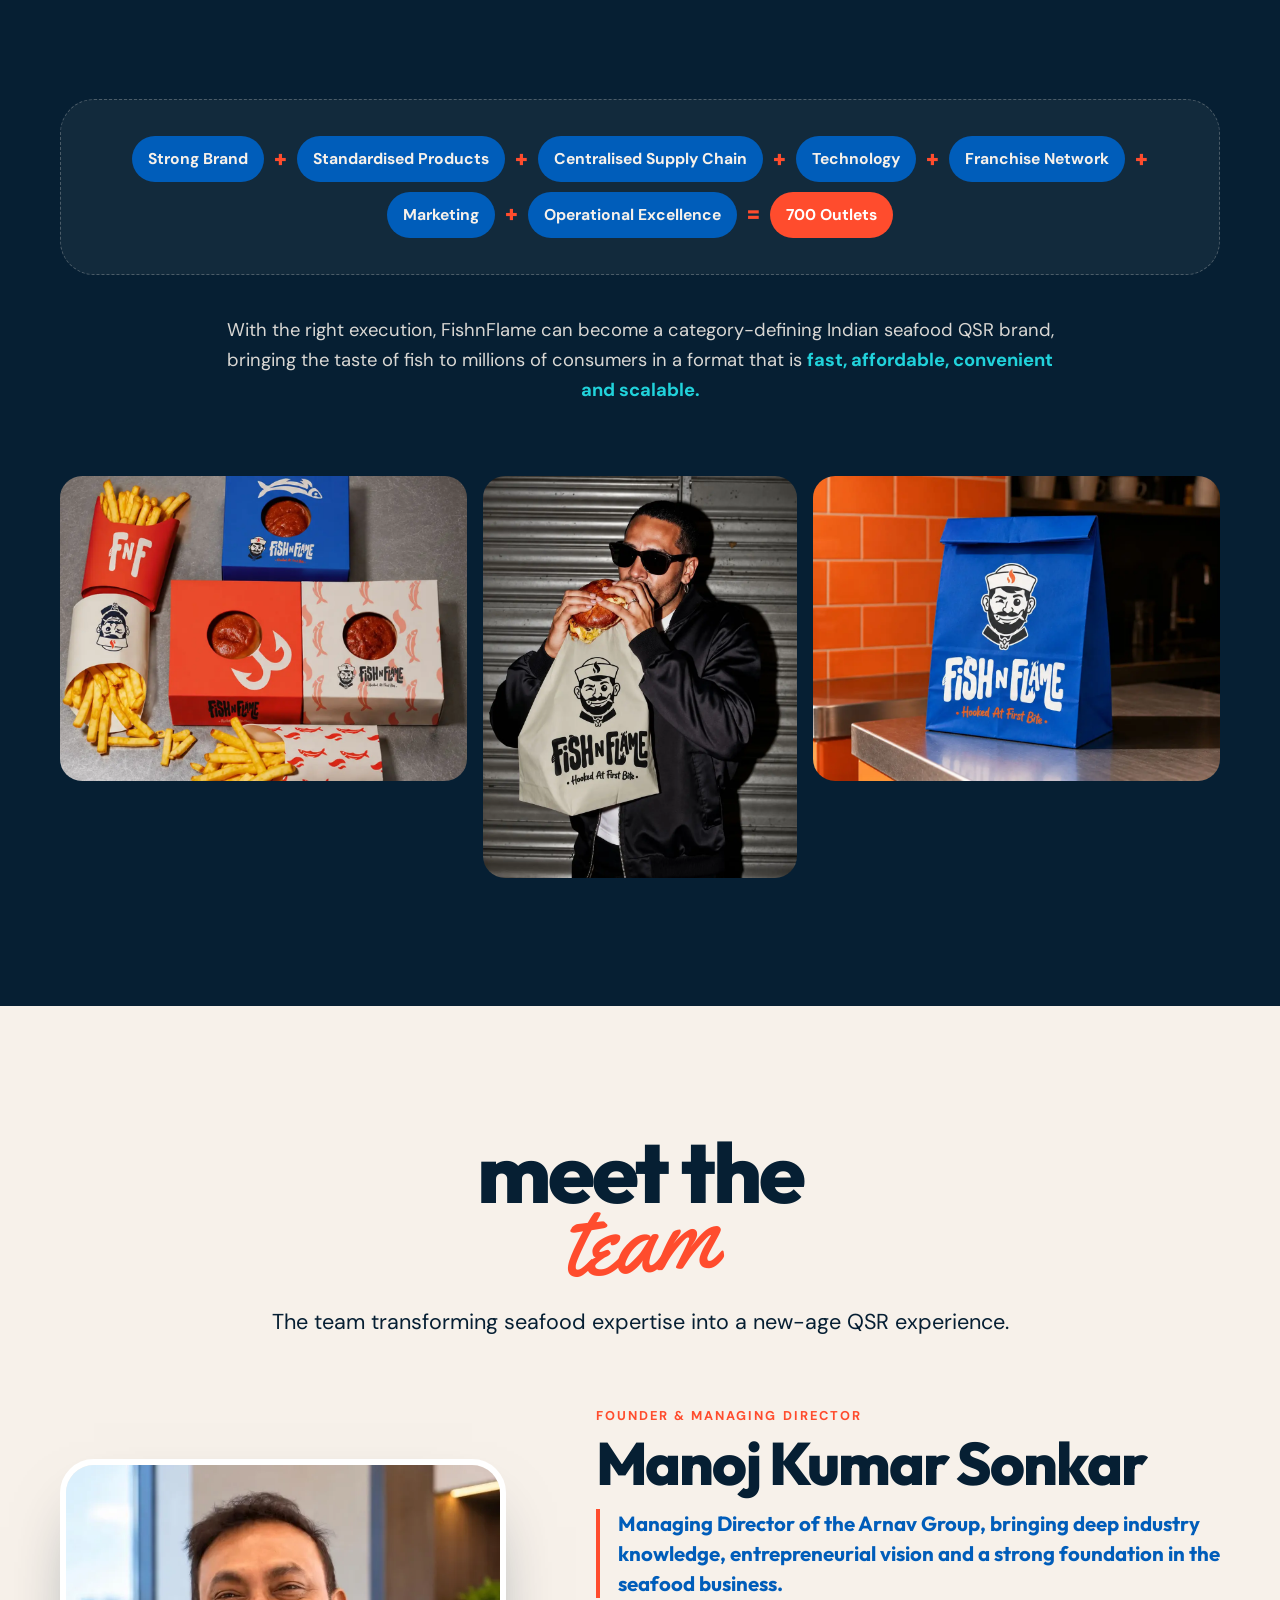
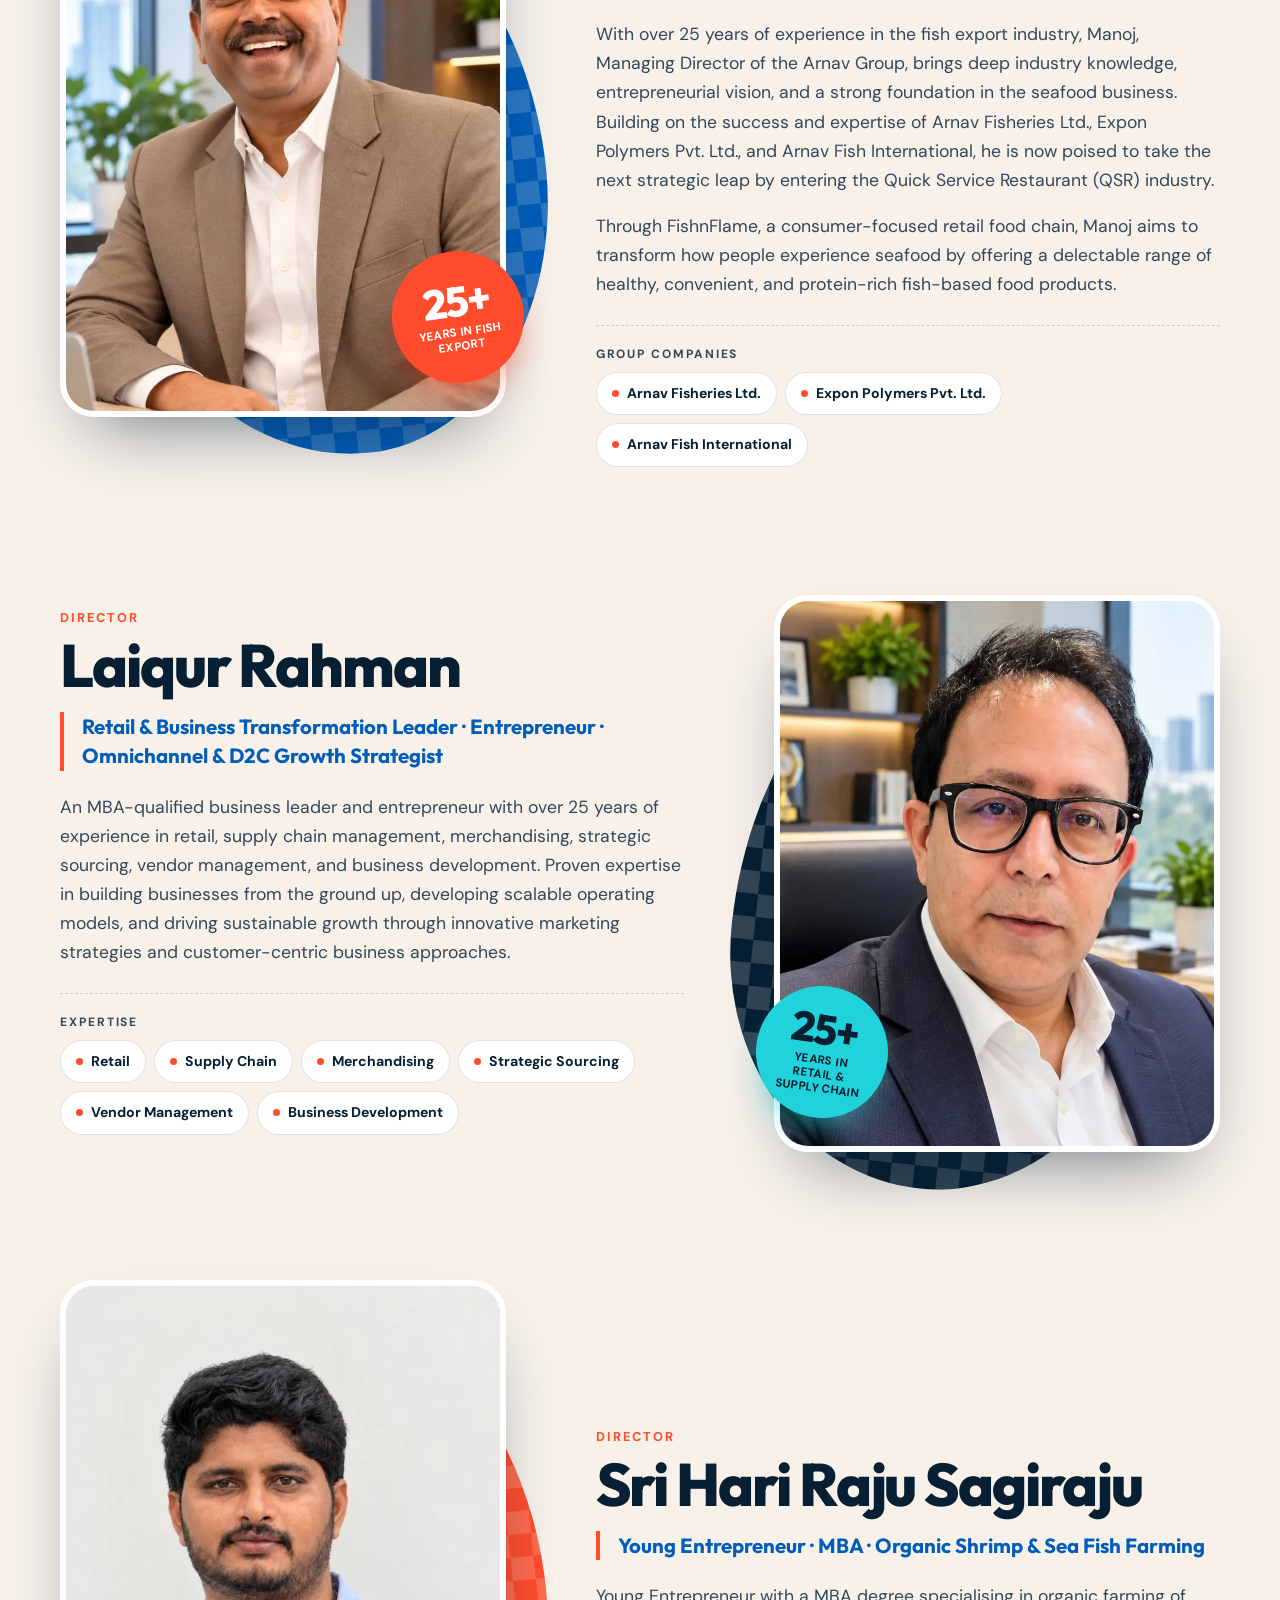
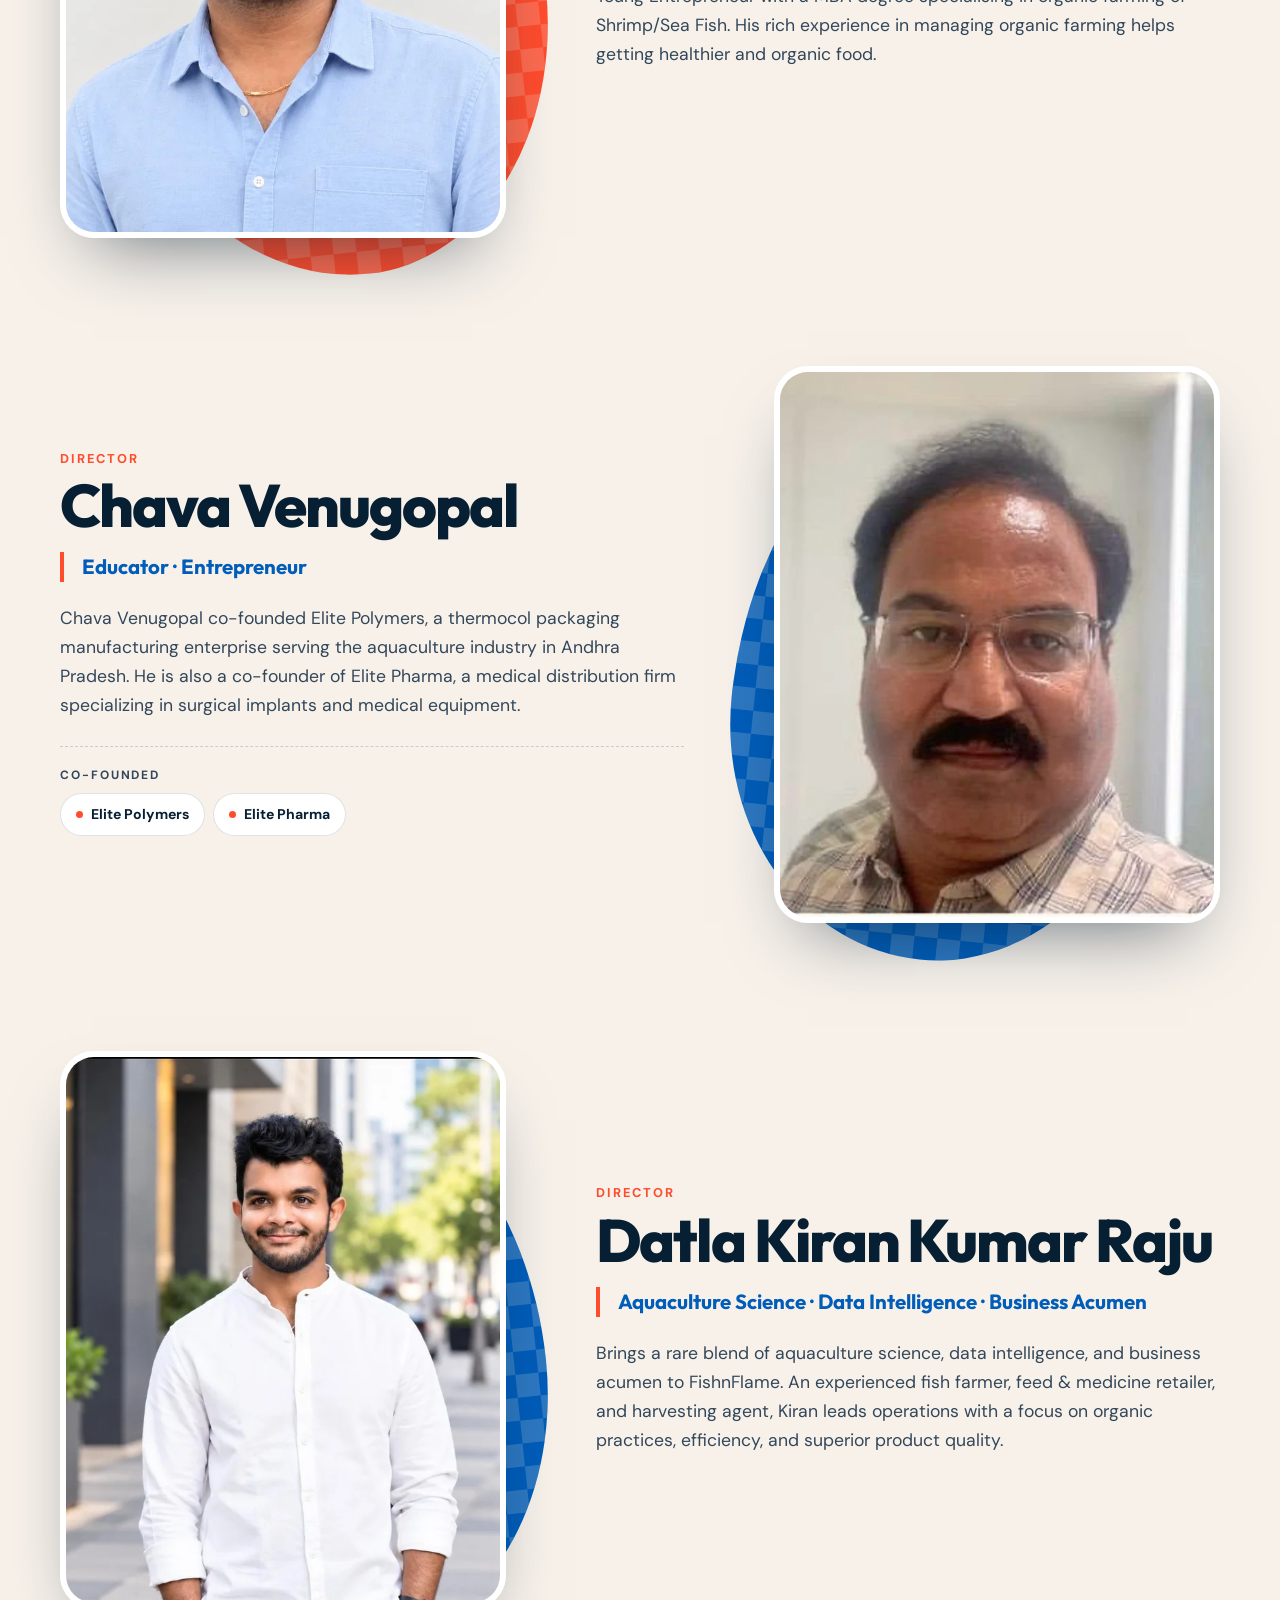
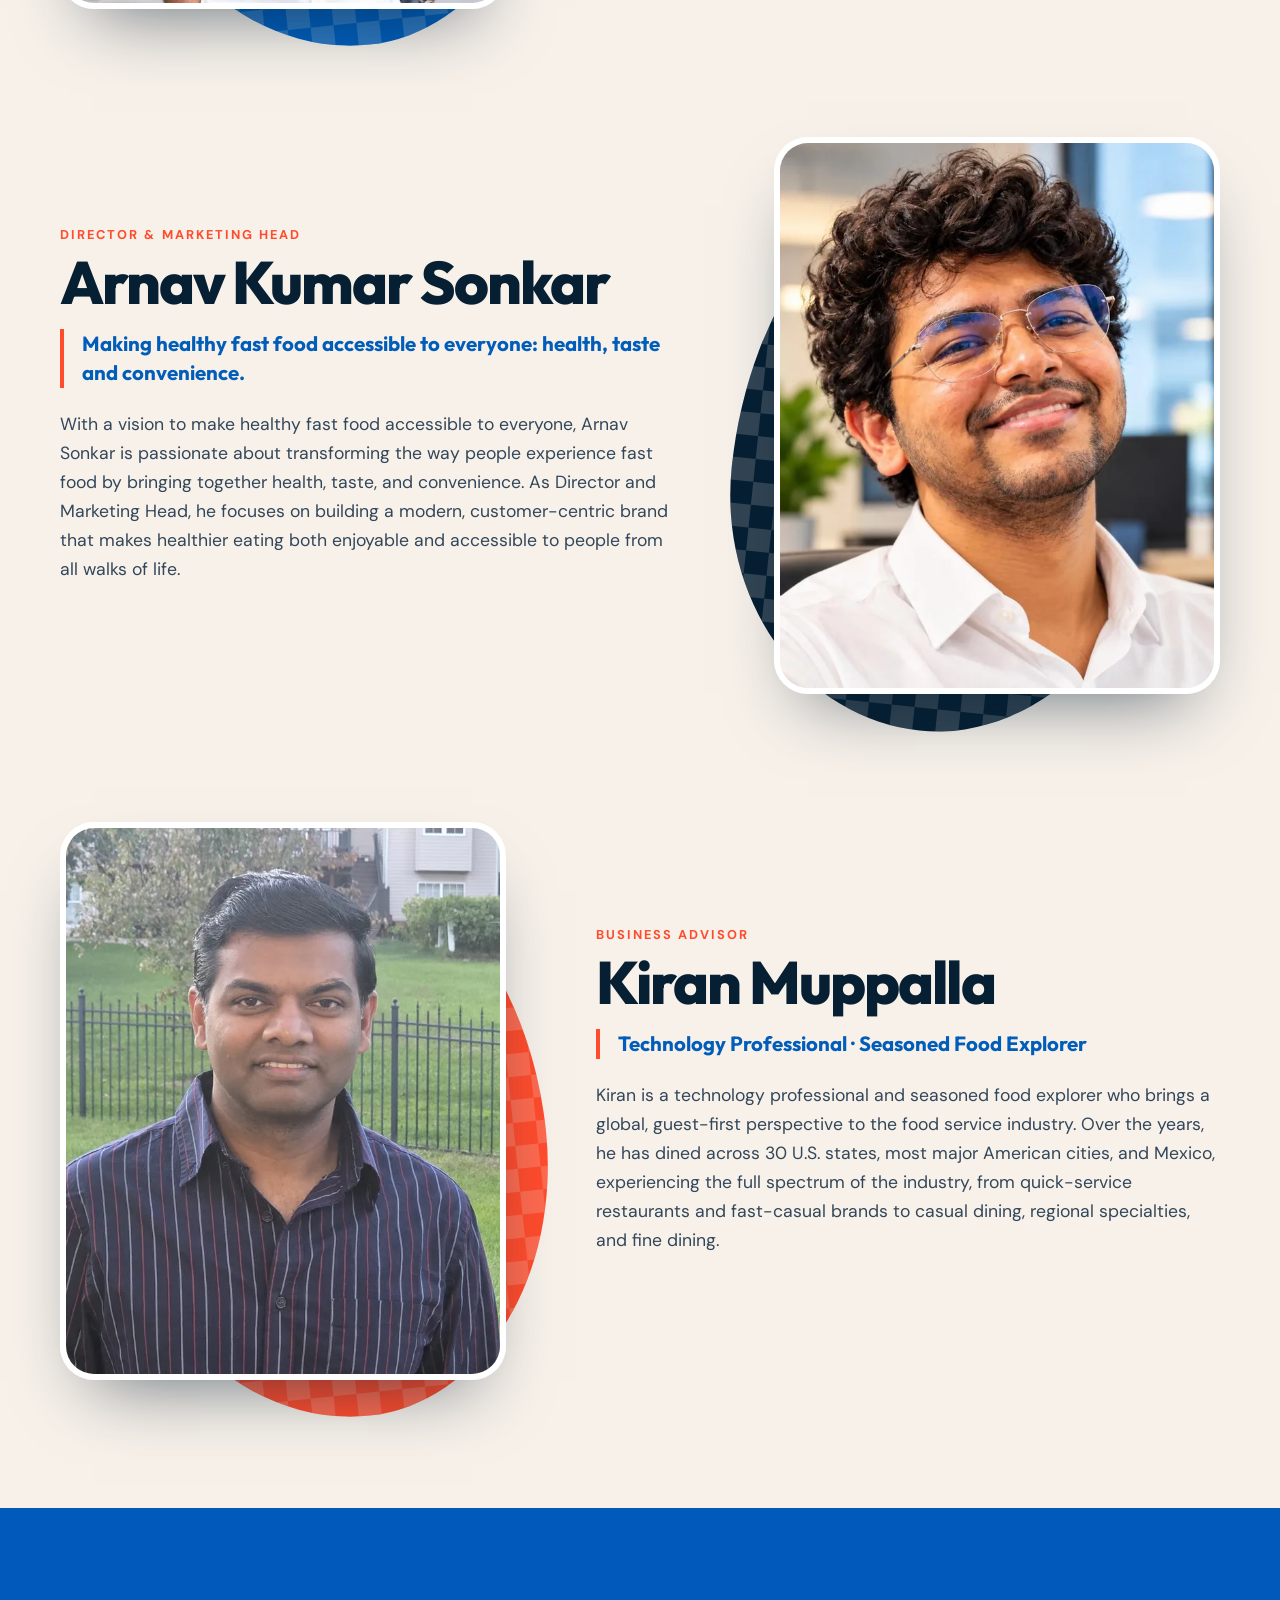
==== commit 37a42b25: "Merge Our Team into Meet the Team with consistent profiles, remove Our Team tab, larger nav logo Co-" ====
--- a/index.html
+++ b/index.html
@@ -20,7 +20,7 @@
   <link rel="preconnect" href="https://fonts.gstatic.com" crossorigin>
   <link href="https://fonts.googleapis.com/css2?family=DM+Sans:opsz,wght@9..40,400;9..40,500;9..40,700&family=Outfit:wght@600;700;800&family=Yellowtail&display=swap" rel="stylesheet">
   <link rel="preload" as="image" href="assets/img/hero-burgers.webp">
-  <link rel="stylesheet" href="assets/css/styles.css?v=20261027a">
+  <link rel="stylesheet" href="assets/css/styles.css?v=20261028a">
 </head>
 <body>
   <a class="skip" href="#main">Skip to content</a>
@@ -44,7 +44,6 @@
         <a href="#scale">Built for Scale</a>
         <a href="#vision">Vision</a>
         <a href="#team">Meet the Team</a>
-        <a href="#our-team">Our Team</a>
         <a href="#contact" class="btn btn--flame btn--sm nav__cta">Partner with us</a>
         <a href="careers" class="btn btn--flame btn--sm nav__cta">Careers</a>
       </nav>
@@ -402,7 +401,6 @@
     <section class="section section--shell team" id="team">
       <div class="container">
         <div class="section-head section-head--center reveal">
-          <p class="eyebrow">Our Directors</p>
           <h2 class="title title--center">
             <span class="t-bold">meet the</span>
             <span class="t-script t-flame">team</span>
@@ -411,6 +409,7 @@
         </div>
 
         <div class="leaders">
+          <!-- 1. Manoj Kumar Sonkar -->
           <article class="leader reveal">
             <div class="leader__media">
               <span class="leader__blob" aria-hidden="true"></span>
@@ -434,6 +433,9 @@
             </div>
           </article>
 
+          <!-- 2. Seeta Rama Murty Muppalla: photo ready (assets/img/team-seeta-rama-murty.webp), awaiting title + bio -->
+
+          <!-- 3. Laiqur Rahman -->
           <article class="leader leader--flip reveal">
             <div class="leader__media">
               <span class="leader__blob" aria-hidden="true"></span>
@@ -458,73 +460,84 @@
               </div>
             </div>
           </article>
-        </div>
-        <div class="crew-strip reveal" aria-hidden="true">
-          <img src="assets/img/team-aprons.webp" alt="" loading="lazy">
-          <img src="assets/img/team-serve.webp" alt="" loading="lazy">
-          <img src="assets/img/chef-flame.webp" alt="" loading="lazy">
-          <img src="assets/img/fnf-crew.webp" alt="" loading="lazy">
-        </div>
-      </div>
-    </section>
-
-    <!-- ============ OUR TEAM ============ -->
-    <section class="section crew" id="our-team">
-      <div class="checker" aria-hidden="true"></div>
-      <div class="container">
-        <div class="section-head section-head--center reveal">
-          <p class="eyebrow eyebrow--teal">Our Team</p>
-          <h2 class="title title--light title--center">
-            <span class="t-bold">the crew behind</span>
-            <span class="t-script t-flame">the flame</span>
-          </h2>
-          <p class="lead">The directors and advisors helping build FishnFlame, from farm and feed to brand and guest experience.</p>
-        </div>
-
-        <ul class="members">
-          <li class="member reveal">
-            <figure class="member__photo" data-person="sri-hari"><img src="assets/img/team-sri-hari.webp" alt="Sri Hari Raju Sagiraju" width="640" height="800" loading="lazy"></figure>
-            <div class="member__body">
-              <p class="member__role">Director</p>
-              <h3>Sri Hari Raju Sagiraju</h3>
+
+          <!-- 4. Sri Hari Raju Sagiraju -->
+          <article class="leader reveal">
+            <div class="leader__media">
+              <span class="leader__blob" aria-hidden="true"></span>
+              <figure class="leader__photo"><img src="assets/img/team-sri-hari.webp" alt="Sri Hari Raju Sagiraju" width="640" height="800" loading="lazy"></figure>
+            </div>
+            <div class="leader__body">
+              <p class="eyebrow">Director</p>
+              <h3 class="leader__name">Sri Hari Raju Sagiraju</h3>
+              <p class="leader__intro">Young Entrepreneur · MBA · Organic Shrimp &amp; Sea Fish Farming</p>
               <p>Young Entrepreneur with a MBA degree specialising in organic farming of Shrimp/Sea Fish. His rich experience in managing organic farming helps getting healthier and organic food.</p>
             </div>
-          </li>
-          <li class="member reveal">
-            <figure class="member__photo" data-person="chava-venugopal"><img src="assets/img/team-chava-venugopal.webp" alt="Chava Venugopal" width="640" height="800" loading="lazy"></figure>
-            <div class="member__body">
-              <p class="member__role">Director</p>
-              <h3>Chava Venugopal</h3>
-              <p class="member__tagline">Educator · Entrepreneur</p>
+          </article>
+
+          <!-- 5. Chava Venugopal -->
+          <article class="leader leader--flip reveal">
+            <div class="leader__media">
+              <span class="leader__blob" aria-hidden="true"></span>
+              <figure class="leader__photo"><img src="assets/img/team-chava-venugopal.webp" alt="Chava Venugopal" width="640" height="800" loading="lazy"></figure>
+            </div>
+            <div class="leader__body">
+              <p class="eyebrow">Director</p>
+              <h3 class="leader__name">Chava Venugopal</h3>
+              <p class="leader__intro">Educator · Entrepreneur</p>
               <p>Chava Venugopal co-founded Elite Polymers, a thermocol packaging manufacturing enterprise serving the aquaculture industry in Andhra Pradesh. He is also a co-founder of Elite Pharma, a medical distribution firm specializing in surgical implants and medical equipment.</p>
-            </div>
-          </li>
-          <li class="member reveal">
-            <figure class="member__photo" data-person="datla-kiran"><img src="assets/img/team-datla-kiran.webp" alt="Datla Kiran Kumar Raju" width="640" height="800" loading="lazy"></figure>
-            <div class="member__body">
-              <p class="member__role">Director</p>
-              <h3>Datla Kiran Kumar Raju</h3>
+              <div class="leader__tags">
+                <span class="leader__tags-label">Co-founded</span>
+                <ul>
+                  <li>Elite Polymers</li>
+                  <li>Elite Pharma</li>
+                </ul>
+              </div>
+            </div>
+          </article>
+
+          <!-- 6. Datla Kiran Kumar Raju -->
+          <article class="leader reveal">
+            <div class="leader__media">
+              <span class="leader__blob" aria-hidden="true"></span>
+              <figure class="leader__photo"><img src="assets/img/team-datla-kiran.webp" alt="Datla Kiran Kumar Raju" width="640" height="800" loading="lazy"></figure>
+            </div>
+            <div class="leader__body">
+              <p class="eyebrow">Director</p>
+              <h3 class="leader__name">Datla Kiran Kumar Raju</h3>
+              <p class="leader__intro">Aquaculture Science · Data Intelligence · Business Acumen</p>
               <p>Brings a rare blend of aquaculture science, data intelligence, and business acumen to FishnFlame. An experienced fish farmer, feed &amp; medicine retailer, and harvesting agent, Kiran leads operations with a focus on organic practices, efficiency, and superior product quality.</p>
             </div>
-          </li>
-          <li class="member reveal">
-            <figure class="member__photo" data-person="arnav-sonkar"><img src="assets/img/team-arnav-sonkar.webp" alt="Arnav Kumar Sonkar" width="640" height="800" loading="lazy"></figure>
-            <div class="member__body">
-              <p class="member__role">Director &amp; Marketing Head</p>
-              <h3>Arnav Kumar Sonkar</h3>
+          </article>
+
+          <!-- 7. Arnav Kumar Sonkar -->
+          <article class="leader leader--flip reveal">
+            <div class="leader__media">
+              <span class="leader__blob" aria-hidden="true"></span>
+              <figure class="leader__photo"><img src="assets/img/team-arnav-sonkar.webp" alt="Arnav Kumar Sonkar" width="640" height="800" loading="lazy"></figure>
+            </div>
+            <div class="leader__body">
+              <p class="eyebrow">Director &amp; Marketing Head</p>
+              <h3 class="leader__name">Arnav Kumar Sonkar</h3>
+              <p class="leader__intro">Making healthy fast food accessible to everyone: health, taste and convenience.</p>
               <p>With a vision to make healthy fast food accessible to everyone, Arnav Sonkar is passionate about transforming the way people experience fast food by bringing together health, taste, and convenience. As Director and Marketing Head, he focuses on building a modern, customer-centric brand that makes healthier eating both enjoyable and accessible to people from all walks of life.</p>
             </div>
-          </li>
-          <li class="member reveal">
-            <figure class="member__photo" data-person="kiran-muppalla"><img src="assets/img/team-kiran-muppalla.webp" alt="Kiran Muppalla" width="640" height="800" loading="lazy"></figure>
-            <div class="member__body">
-              <p class="member__role">Business Advisor</p>
-              <h3>Kiran Muppalla</h3>
-              <p class="member__tagline">M/s Blue Wave Food Private Limited</p>
+          </article>
+
+          <!-- 8. Kiran Muppalla -->
+          <article class="leader reveal">
+            <div class="leader__media">
+              <span class="leader__blob" aria-hidden="true"></span>
+              <figure class="leader__photo"><img src="assets/img/team-kiran-muppalla.webp" alt="Kiran Muppalla" width="640" height="800" loading="lazy"></figure>
+            </div>
+            <div class="leader__body">
+              <p class="eyebrow">Business Advisor</p>
+              <h3 class="leader__name">Kiran Muppalla</h3>
+              <p class="leader__intro">Technology Professional · Seasoned Food Explorer</p>
               <p>Kiran is a technology professional and seasoned food explorer who brings a global, guest-first perspective to the food service industry. Over the years, he has dined across 30 U.S. states, most major American cities, and Mexico, experiencing the full spectrum of the industry, from quick-service restaurants and fast-casual brands to casual dining, regional specialties, and fine dining.</p>
             </div>
-          </li>
-        </ul>
+          </article>
+        </div>
       </div>
     </section>
 
@@ -563,7 +576,6 @@
           <li><a href="#scale">Built for Scale</a></li>
           <li><a href="#vision">700-Outlet Vision</a></li>
           <li><a href="#team">Meet the Team</a></li>
-          <li><a href="#our-team">Our Team</a></li>
           <li><a href="careers">Careers</a></li>
         </ul>
       </div>
@@ -585,6 +597,6 @@
     </div>
   </footer>
 
-  <script src="assets/js/main.js?v=20261027a" defer></script>
+  <script src="assets/js/main.js?v=20261028a" defer></script>
 </body>
 </html>
--- a/assets/css/styles.css
+++ b/assets/css/styles.css
@@ -125,9 +125,9 @@
 }
 .nav.is-scrolled { background: rgba(6, 31, 51, .92); backdrop-filter: blur(12px); -webkit-backdrop-filter: blur(12px); padding-block: 8px; box-shadow: 0 10px 30px -20px rgba(0,0,0,.6); }
 .nav__inner { display: flex; align-items: center; justify-content: space-between; gap: 20px; }
-.nav__brand { display: flex; align-items: center; gap: 8px; text-decoration: none; }
-.nav__mascot { height: 54px; width: auto; }
-.nav__wordmark { height: 48px; width: auto; }
+.nav__brand { display: flex; align-items: center; gap: 10px; text-decoration: none; flex: none; }
+.nav__mascot { height: 68px; width: auto; }
+.nav__wordmark { height: 64px; width: auto; }
 .nav__links .btn + .btn { margin-left: -6px; }
 @media (max-width: 1200px) { .nav__links .btn + .btn { margin-left: 0; margin-top: 0; } }
 .nav__links { display: flex; align-items: center; gap: clamp(14px, 1.8vw, 28px); }
@@ -443,6 +443,8 @@
   content: ""; position: absolute; inset: 0; border-radius: inherit; opacity: .18;
   background: repeating-conic-gradient(var(--shell) 0 25%, transparent 0 50%) 0 0 / 46px 46px;
 }
+.leader:nth-child(4n+3) .leader__blob { background: var(--flame); }
+.leader:nth-child(4n+4) .leader__blob { background: var(--harbor); }
 .leader--flip .leader__blob { inset: 8% 9% -7% -9%; background: var(--bay); transform: rotate(6deg); border-radius: 44% 56% 52% 48% / 56% 44% 56% 44%; }
 .leader__photo {
   position: relative; z-index: 1; aspect-ratio: 4 / 5; border-radius: 34px; overflow: hidden;
@@ -492,52 +494,6 @@
   .leader__stat span { font-size: .62rem; }
 }
 
-.crew-strip { display: grid; grid-template-columns: repeat(4, 1fr); gap: 14px; margin-top: clamp(40px, 6vw, 70px); }
-.crew-strip img { width: 100%; aspect-ratio: 3/4; object-fit: cover; border-radius: var(--radius); }
-.crew-strip img:nth-child(even) { transform: translateY(26px); }
-
-/* ---------- Our team ---------- */
-.crew { background: var(--bay); color: var(--shell); overflow: hidden; isolation: isolate; }
-.crew .checker { inset: -15% -12% auto auto; width: 50%; height: 55%; opacity: .08; }
-.crew .lead { color: rgba(247,241,234,.86); }
-.members { display: flex; flex-wrap: wrap; justify-content: center; gap: 24px; }
-.member {
-  --accent: var(--flame);
-  flex: 0 1 calc((100% - 48px) / 3); min-width: 0;
-  display: flex; flex-direction: column;
-  background: var(--shell); color: var(--ink);
-  border-radius: var(--radius-lg); overflow: hidden;
-  box-shadow: 0 30px 60px -36px rgba(0,0,0,.7);
-  transition: transform .35s ease;
-}
-.member:nth-child(3n+2) { --accent: var(--teal); }
-.member:nth-child(3n+3) { --accent: var(--harbor); }
-.member:hover { transform: translateY(-6px); }
-.member__photo {
-  position: relative; aspect-ratio: 4 / 5; overflow: hidden;
-  background:
-    radial-gradient(circle at 30% 20%, rgba(255,255,255,.18), transparent 55%),
-    var(--accent);
-  display: grid; place-items: center;
-}
-.member__photo::after { content: ""; position: absolute; left: 0; right: 0; bottom: 0; height: 6px; background: var(--accent); z-index: 1; }
-.member__photo img { width: 100%; height: 100%; object-fit: cover; object-position: 50% 22%; transition: transform .8s cubic-bezier(.2,.7,.2,1); }
-.member:hover .member__photo img { transform: scale(1.05); }
-.member__initials { font: 800 clamp(3.4rem, 2.6rem + 3vw, 5rem)/1 var(--f-display); letter-spacing: -.04em; color: rgba(255,255,255,.92); }
-.member__body { padding: 26px 26px 30px; display: flex; flex-direction: column; gap: 6px; flex: 1; }
-.member__role { margin: 0; font: 700 .76rem/1.2 var(--f-body); letter-spacing: .14em; text-transform: uppercase; color: var(--flame); }
-.member h3 { font: 800 clamp(1.4rem, 1.2rem + .5vw, 1.7rem)/1.05 var(--f-display); letter-spacing: -.02em; margin: 2px 0 6px; }
-.member__tagline { margin: 0 0 4px; font: 700 .95rem/1.35 var(--f-display); color: var(--harbor); }
-.member__body p:last-child { margin: 6px 0 0; color: var(--ink-soft); font-size: .95rem; line-height: 1.6; }
-
-@media (max-width: 1100px) {
-  .member { flex-basis: calc((100% - 24px) / 2); }
-}
-@media (max-width: 640px) {
-  .members { gap: 18px; }
-  .member { flex-basis: 100%; }
-  .member__photo { aspect-ratio: 1 / 1; }
-}
 
 /* ---------- Closing ---------- */
 /* #0059bb matches the background of the logo-animation video so it blends edge to edge */
@@ -755,8 +711,6 @@
   .purpose__inner { justify-content: flex-start; margin-top: -40px; }
   .vision__num { text-align: center; }
   .vision__photos figure:nth-child(2) { transform: none; }
-  .crew-strip { grid-template-columns: repeat(2, 1fr); }
-  .crew-strip img:nth-child(even) { transform: none; }
 }
 
 @media (max-width: 640px) {
@@ -766,8 +720,8 @@
   .hero__badge { width: 104px; right: 16px; bottom: 22px; }
   .hero__ctas .btn { flex: 1 1 100%; }
   .btn { font-size: 1.125rem; padding: 17px 24px; }
-  .nav__mascot { height: 46px; }
-  .nav__wordmark { height: 40px; }
+  .nav__mascot { height: 56px; }
+  .nav__wordmark { height: 52px; }
   .sticker { width: 96px; height: 96px; font-size: 1.25rem; left: -6px; }
   .benefits { grid-template-columns: 1fr; }
   .bento { grid-template-columns: 1fr 1fr; grid-auto-rows: 170px; gap: 10px; }
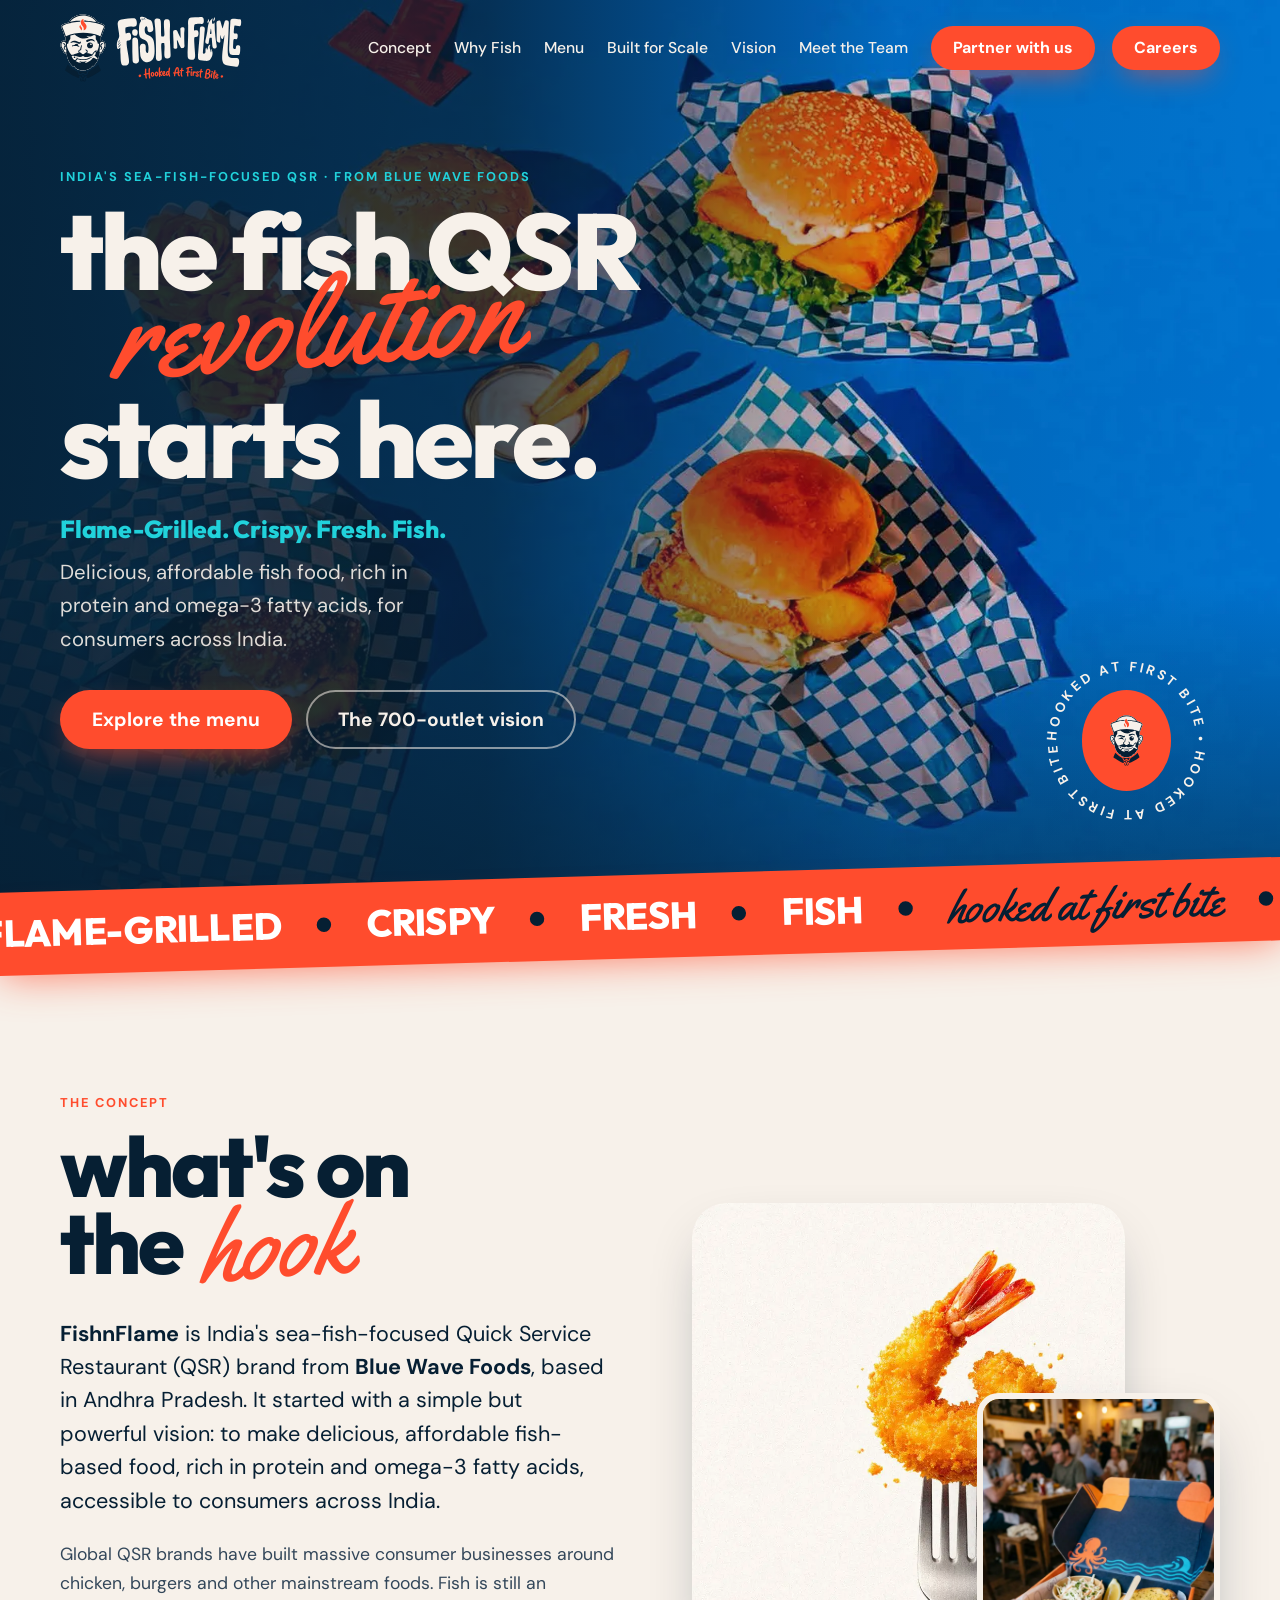
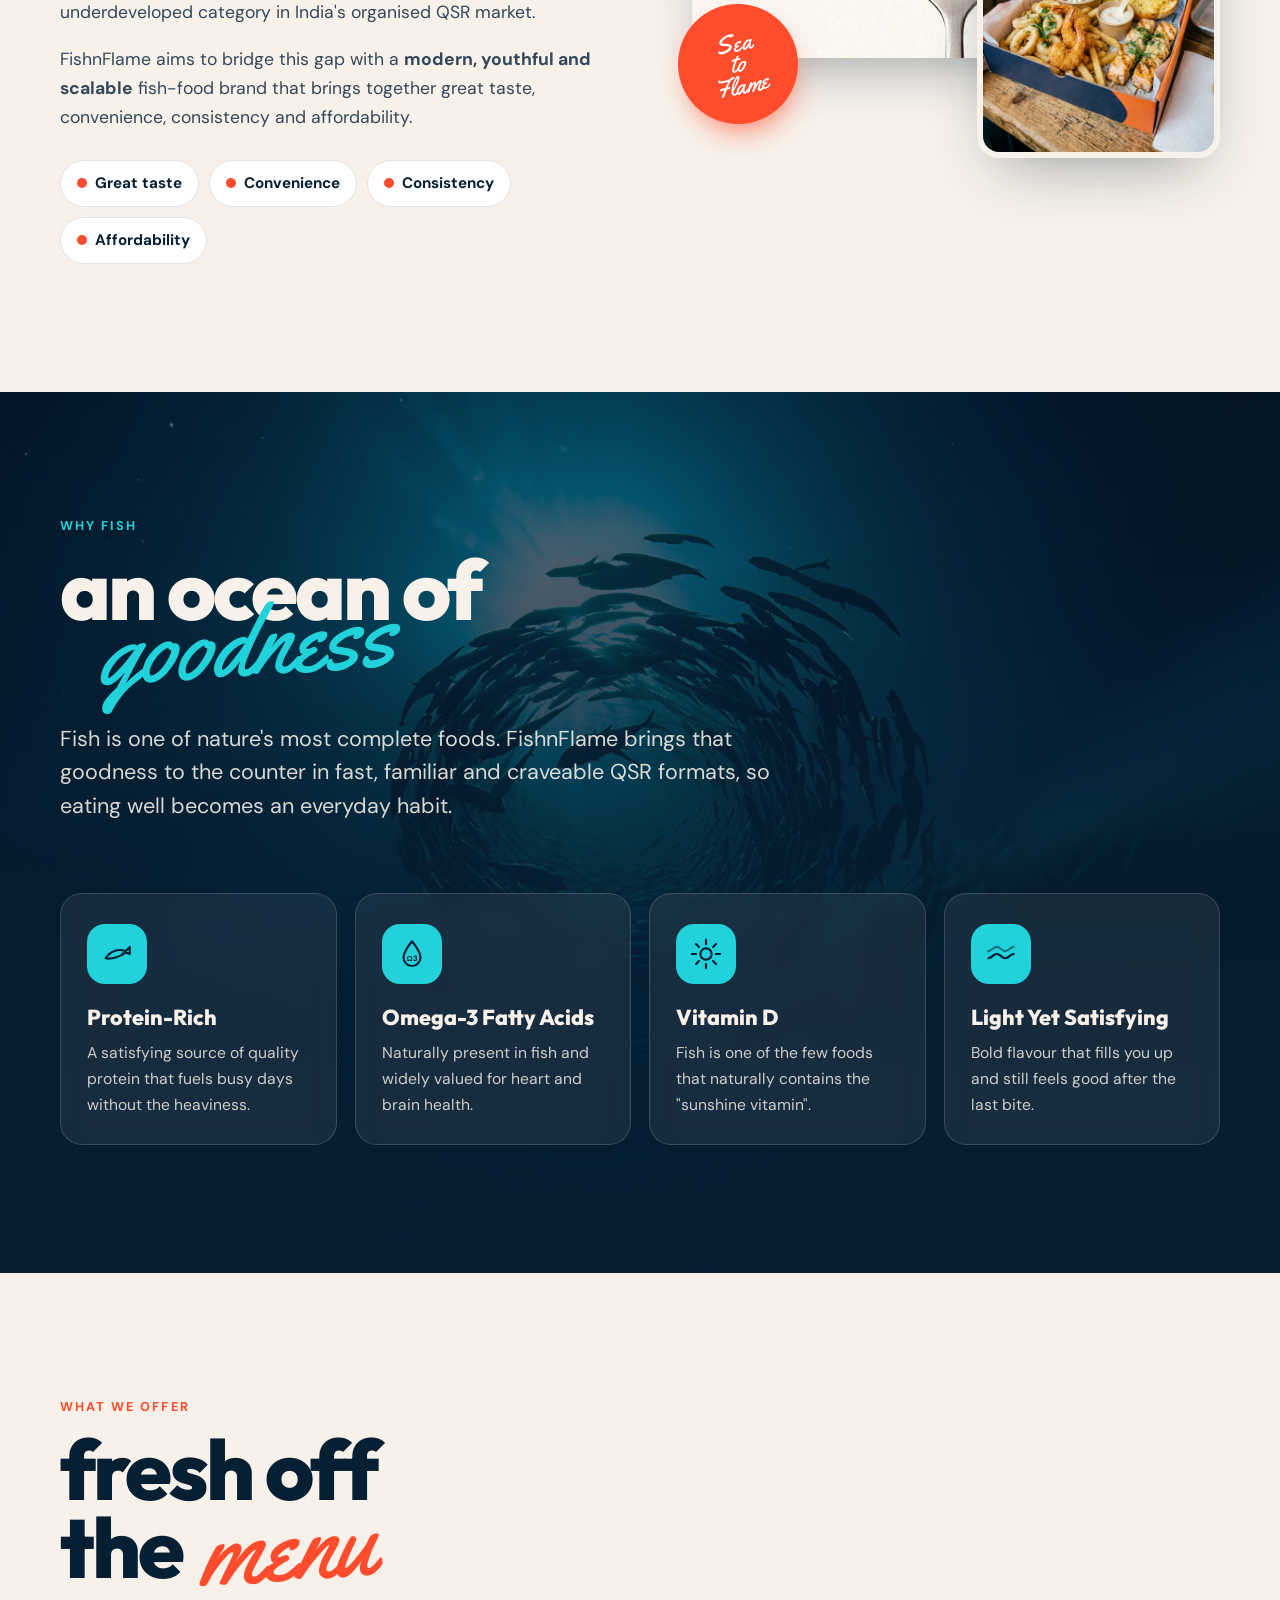
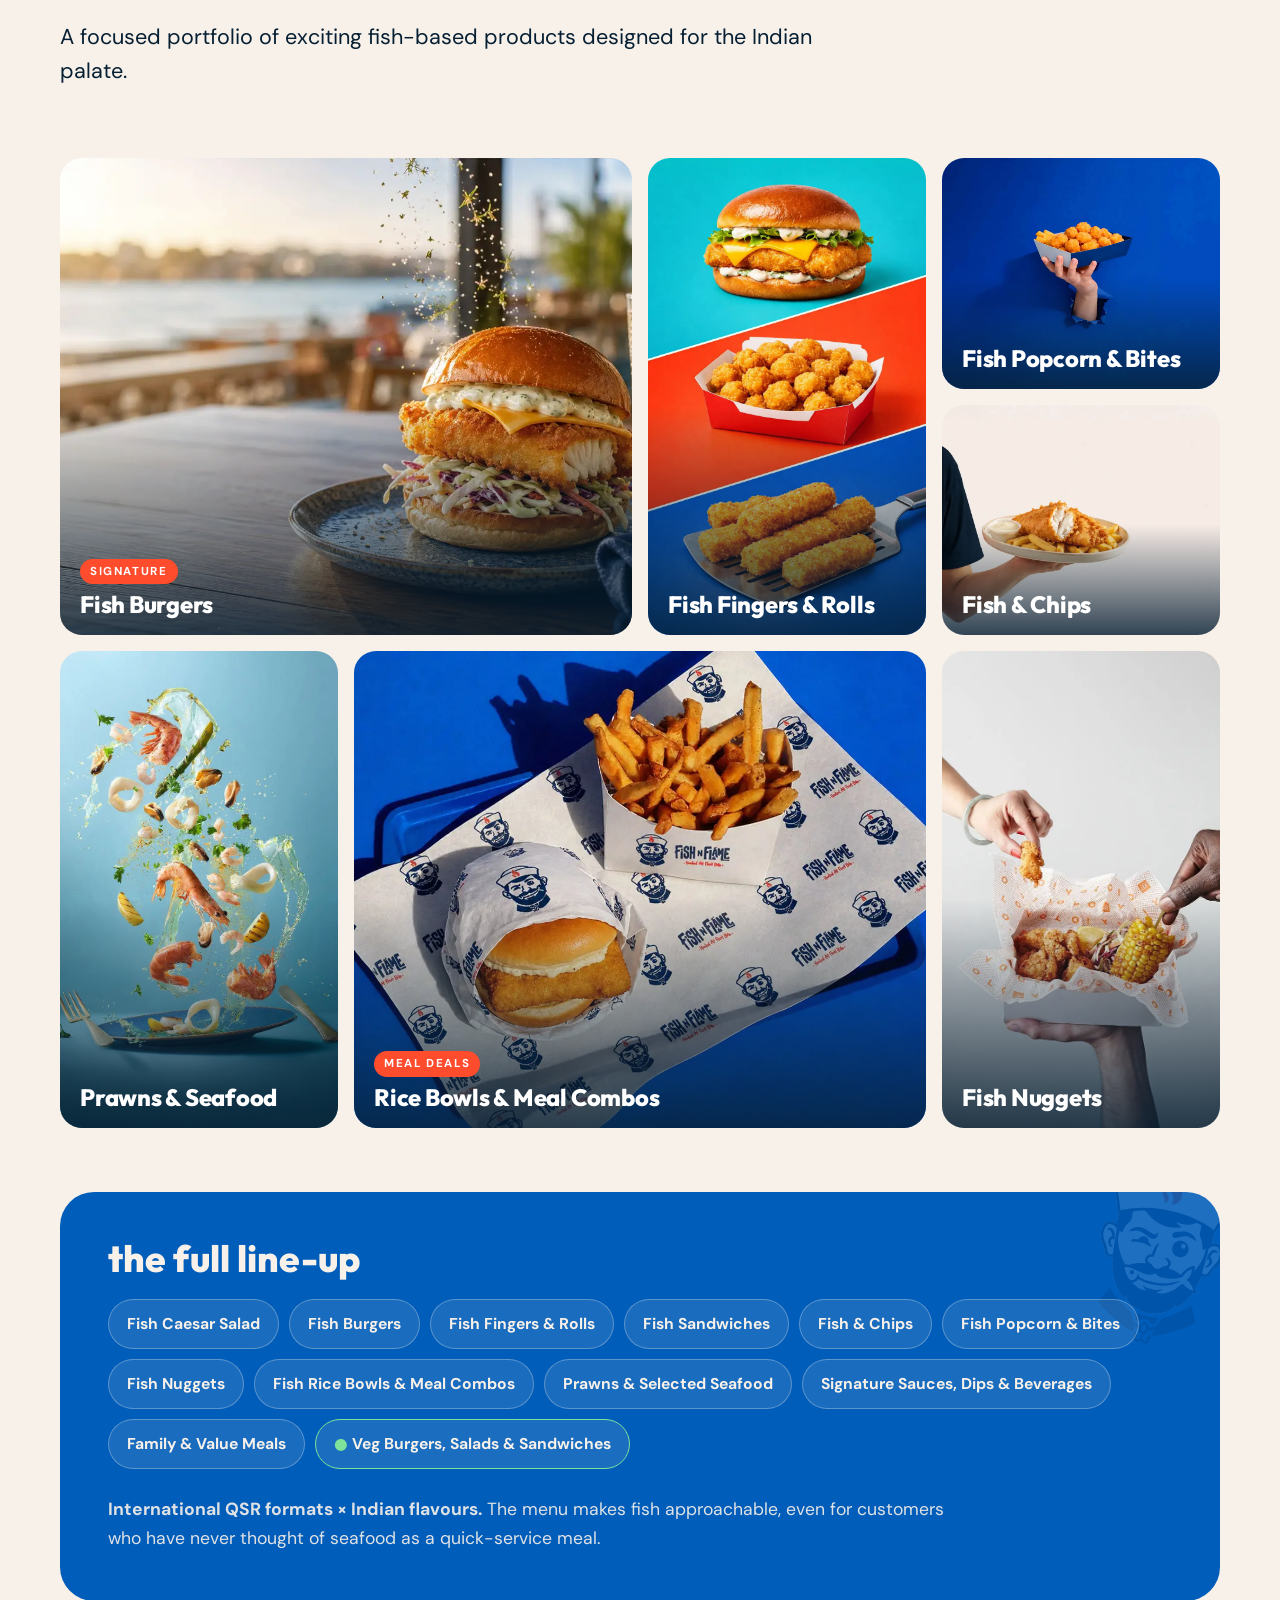
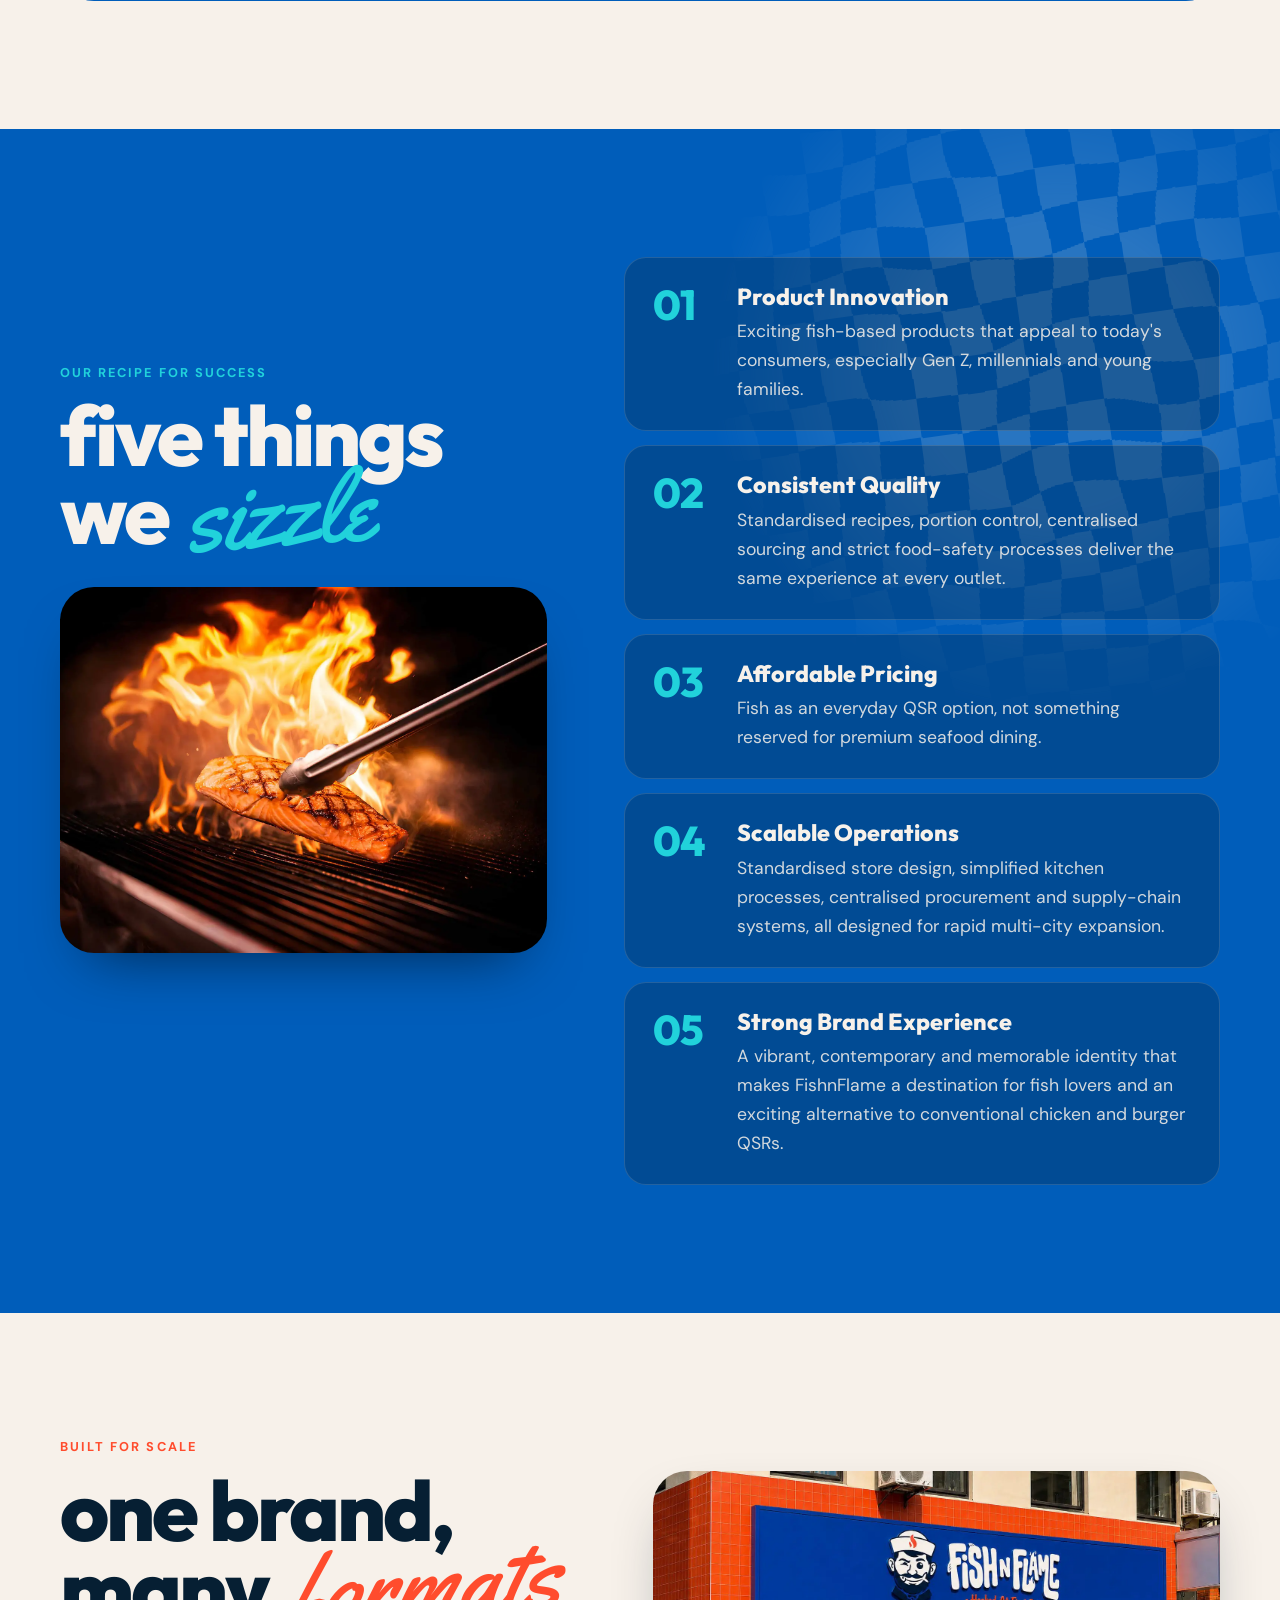
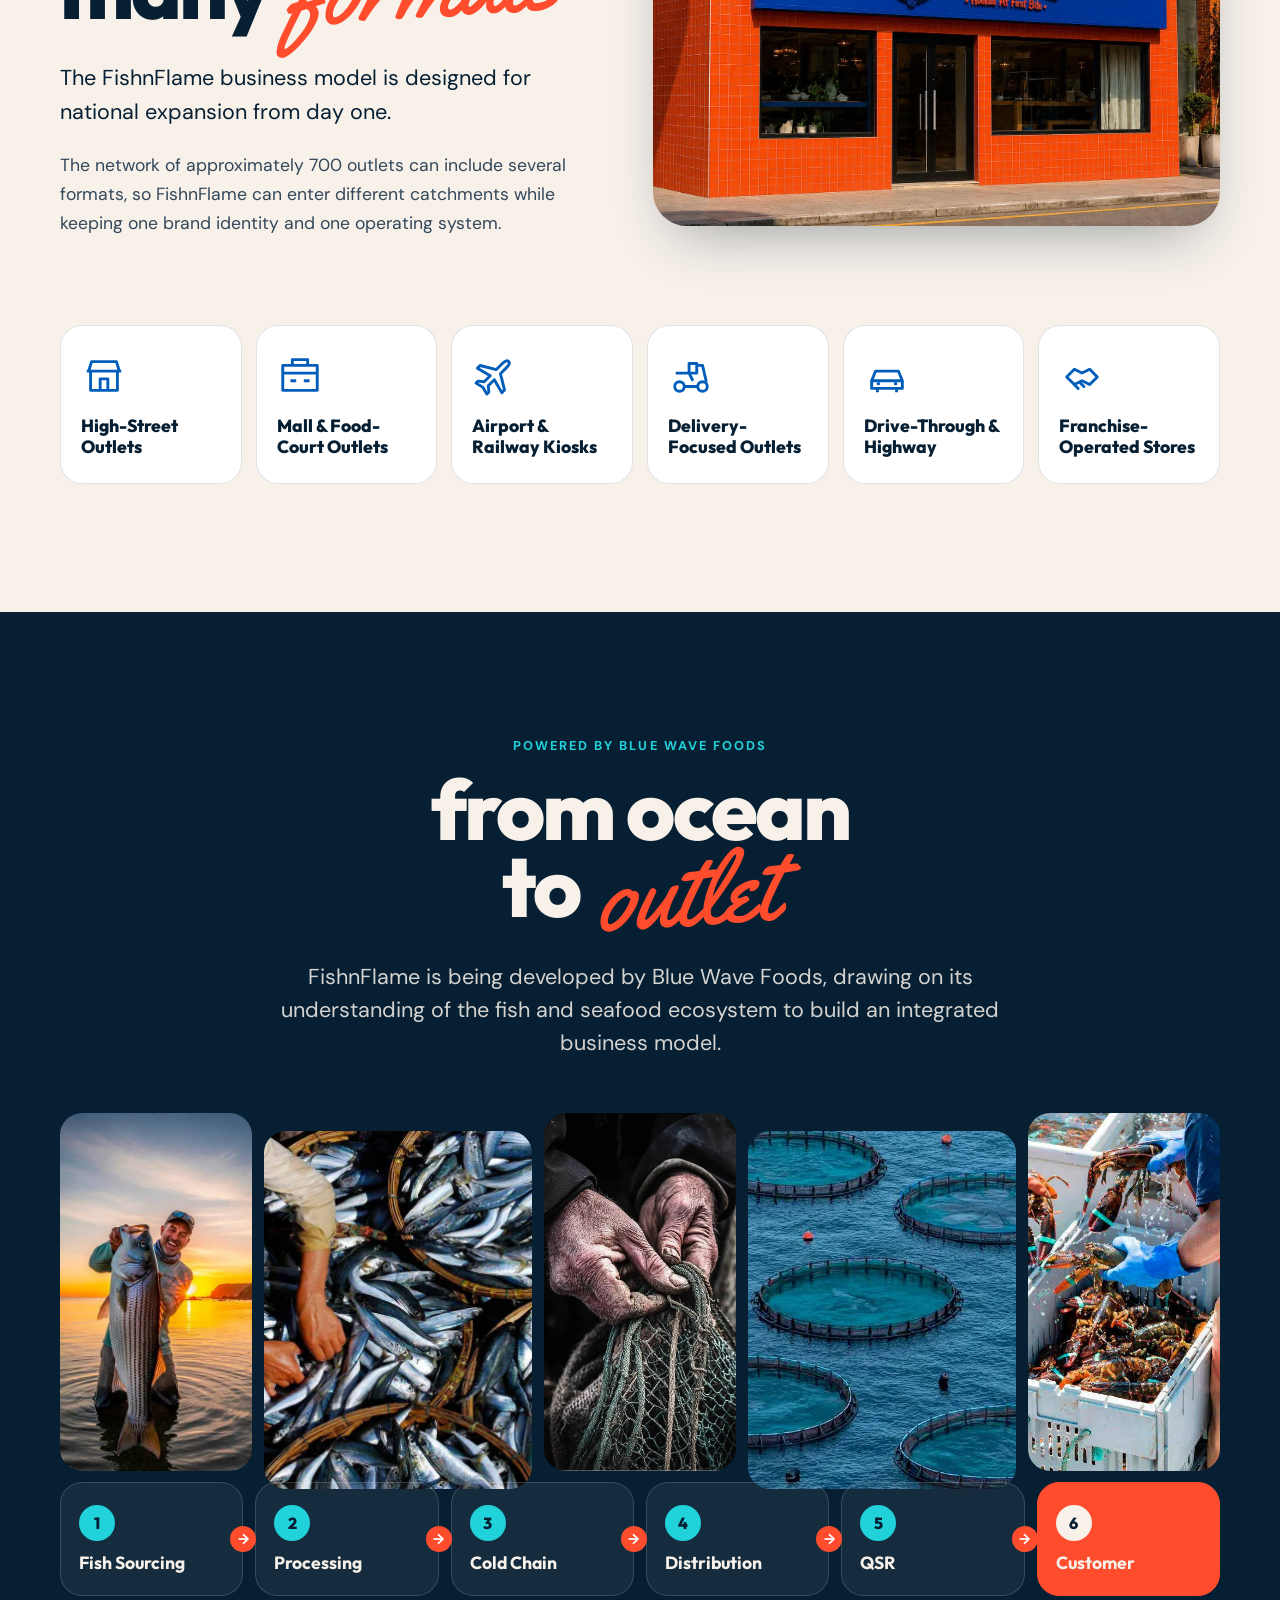
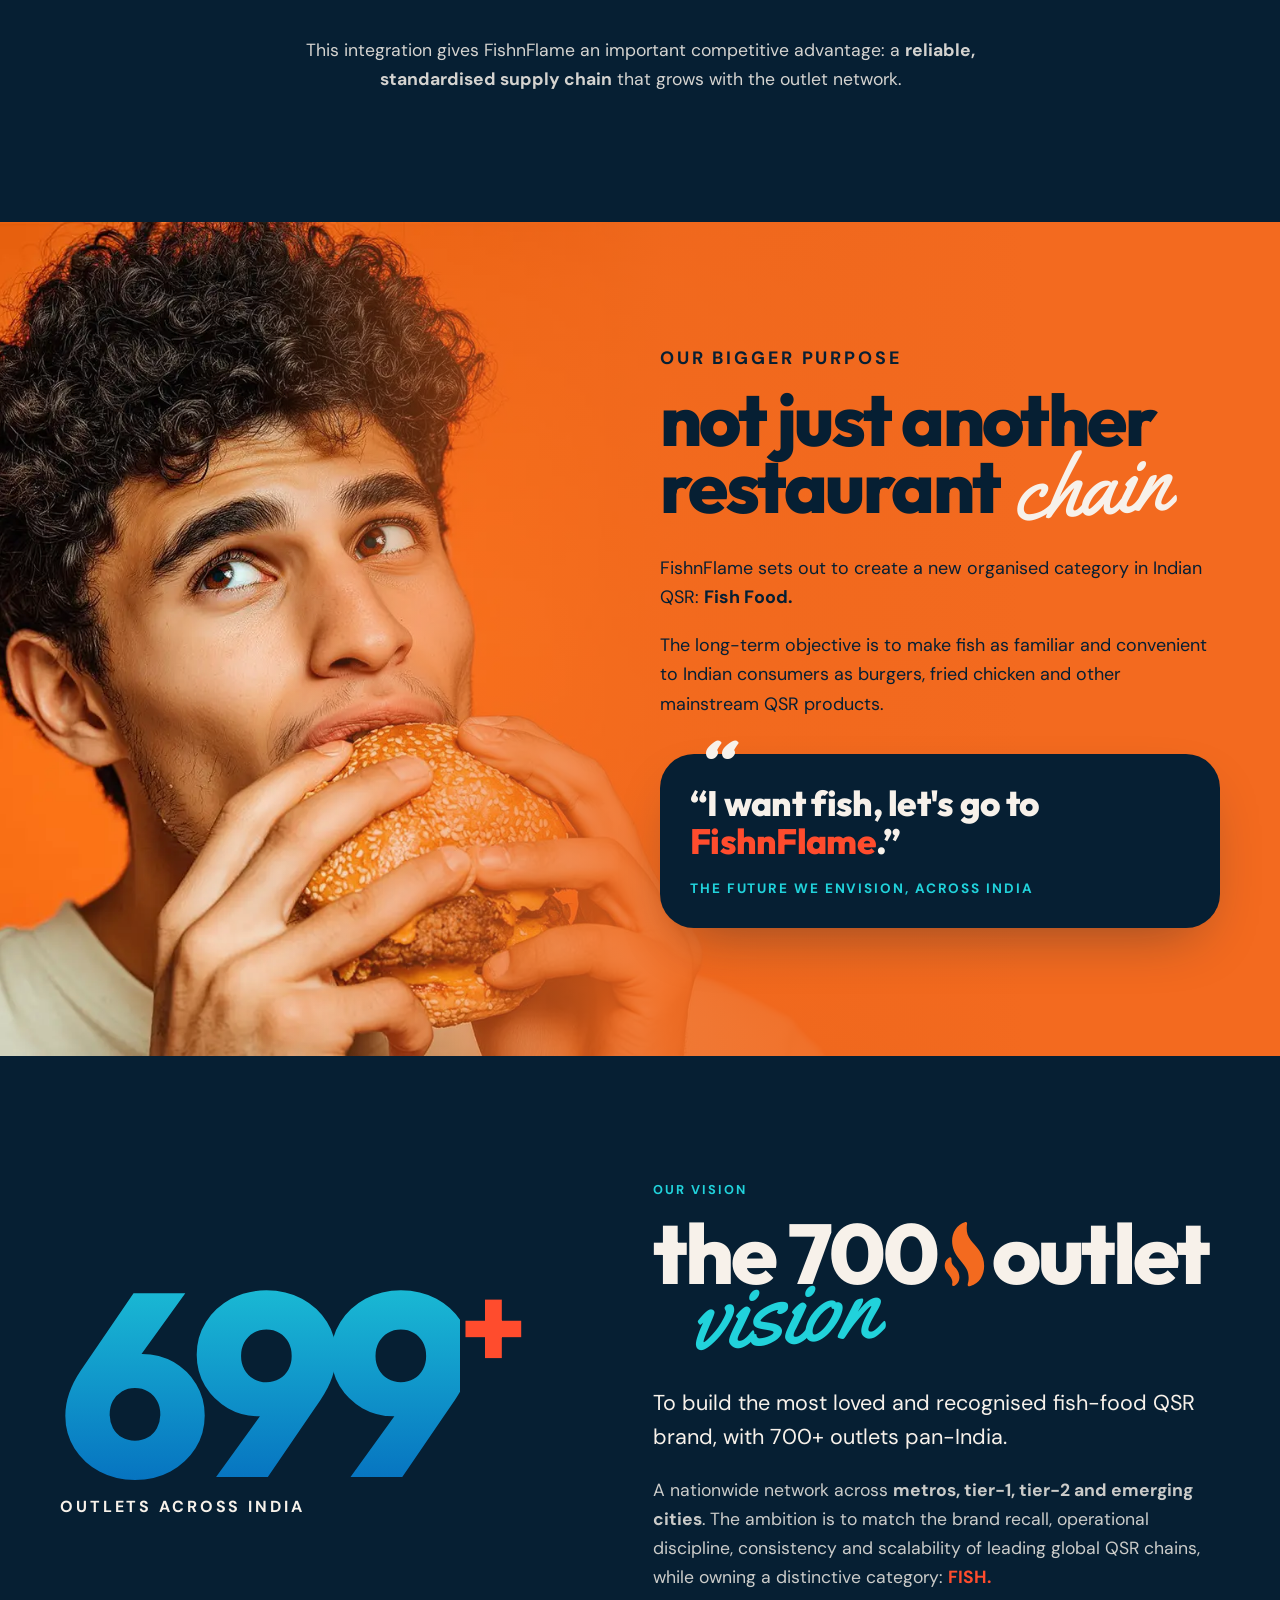
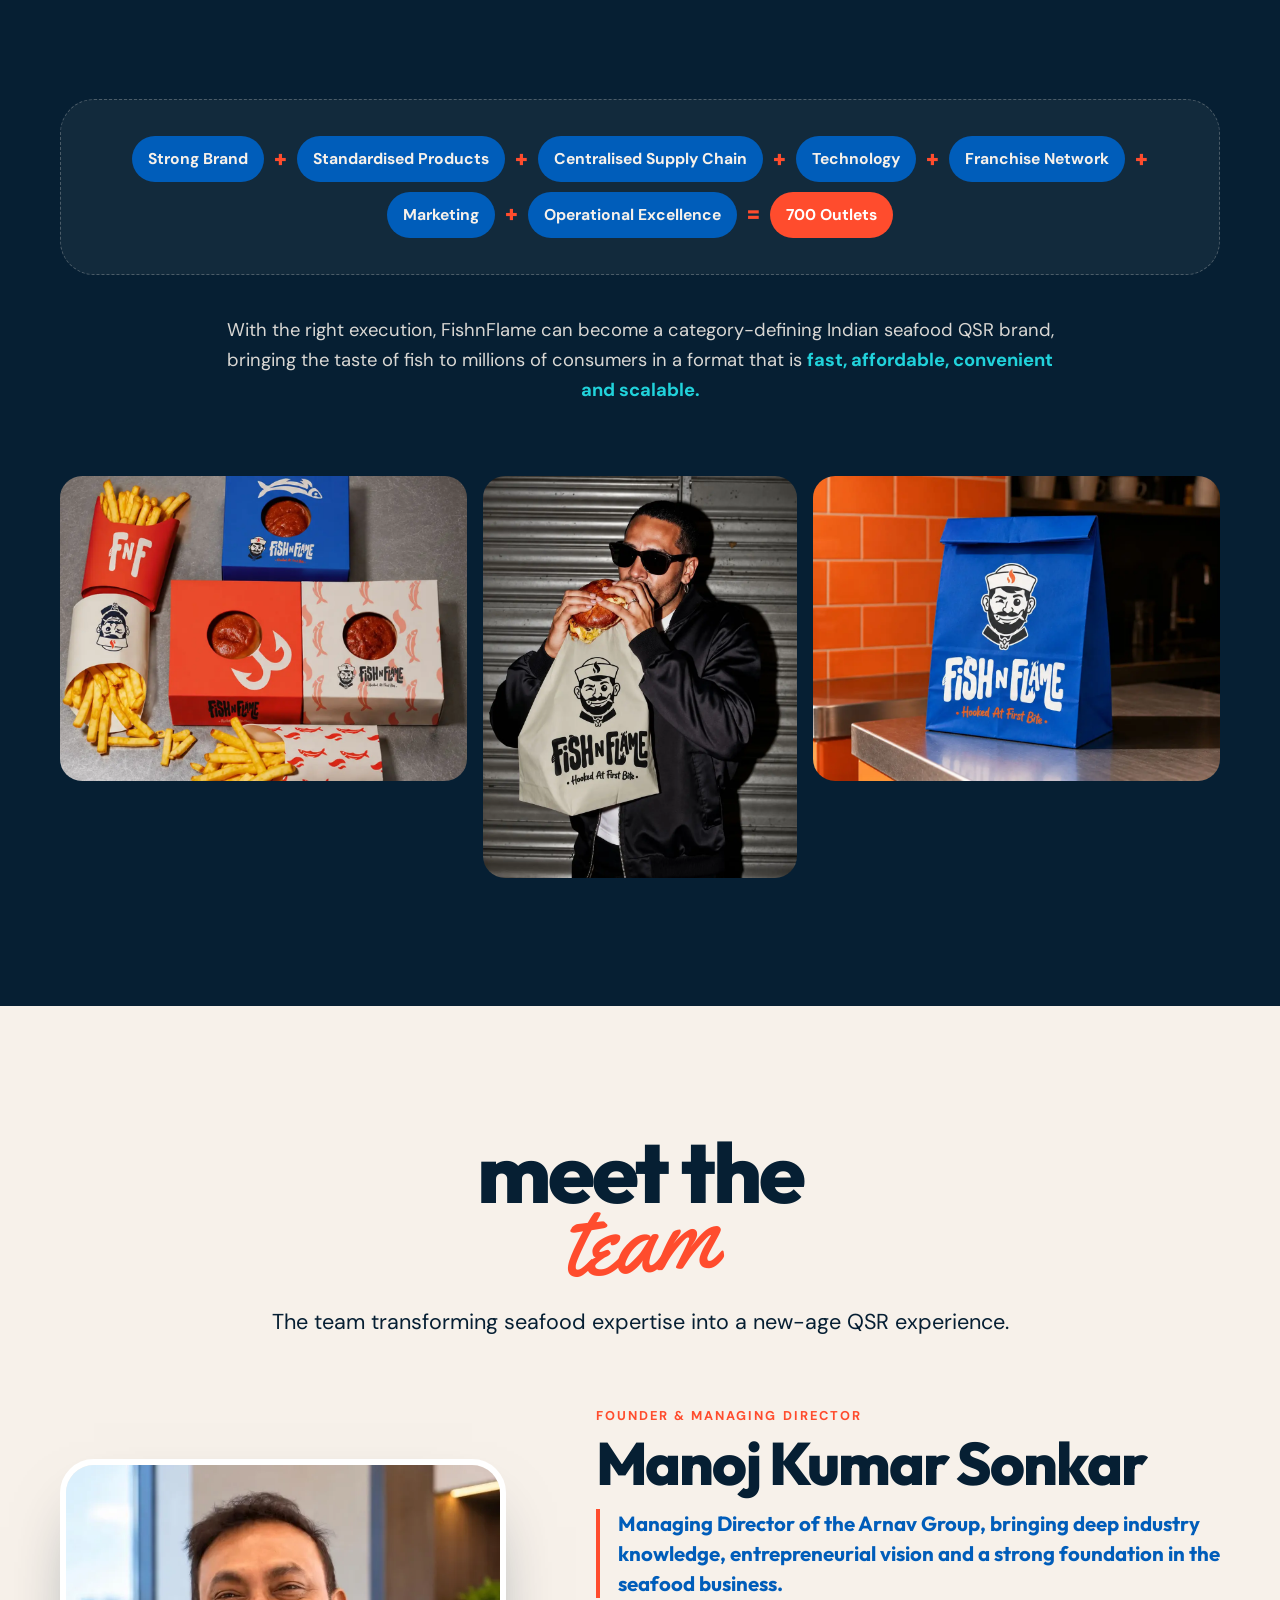
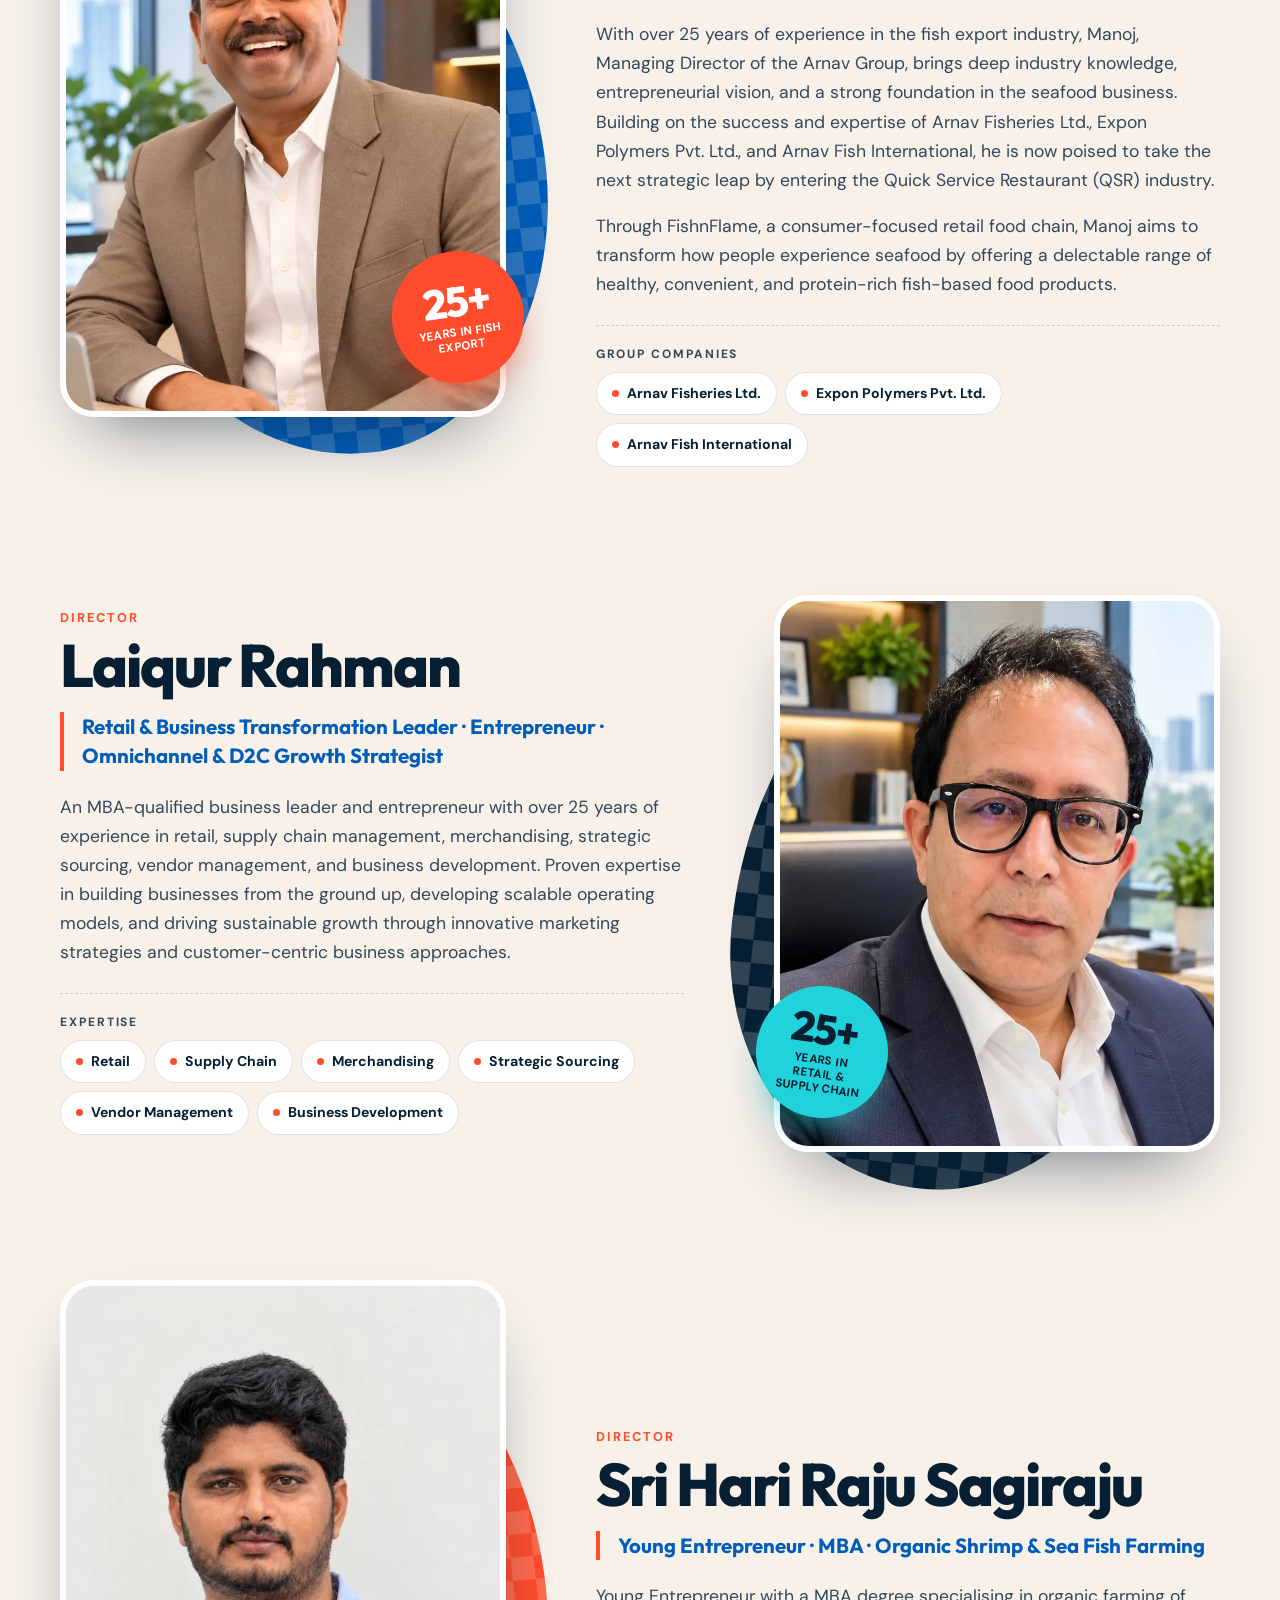
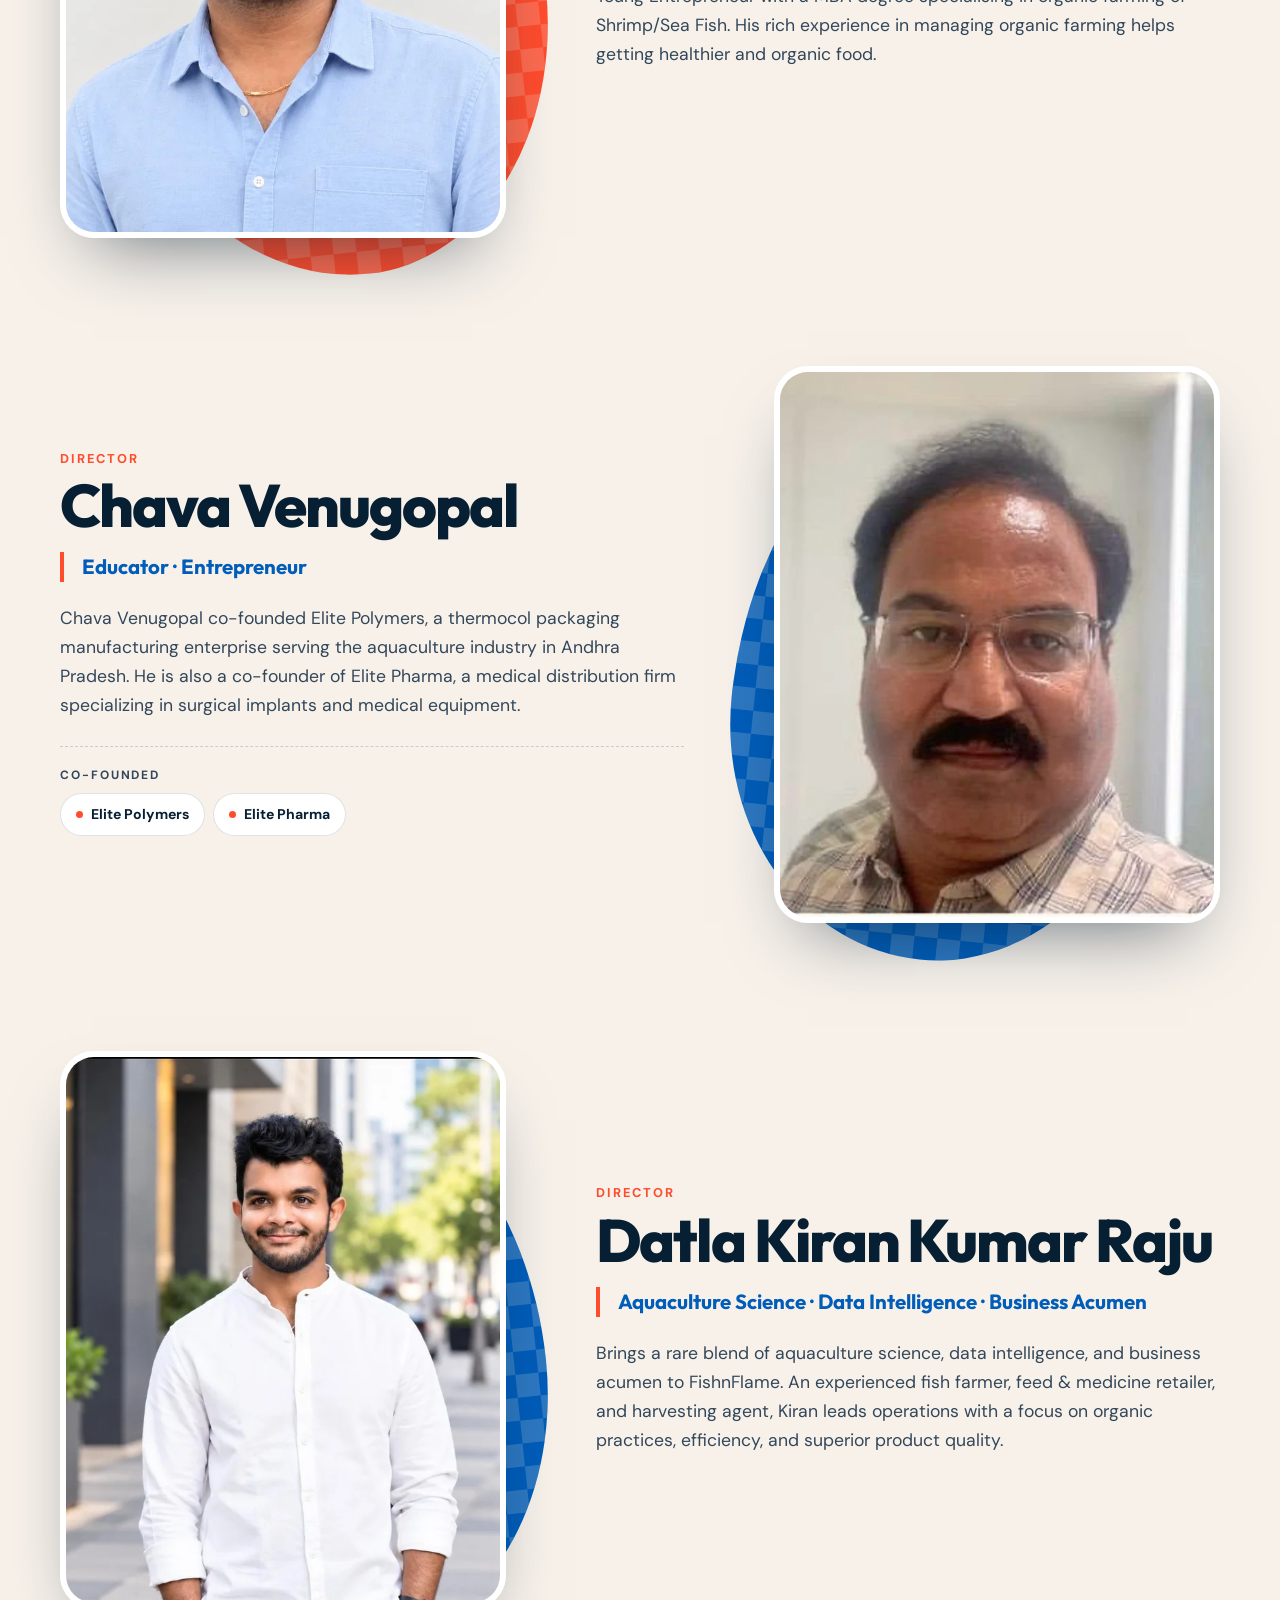
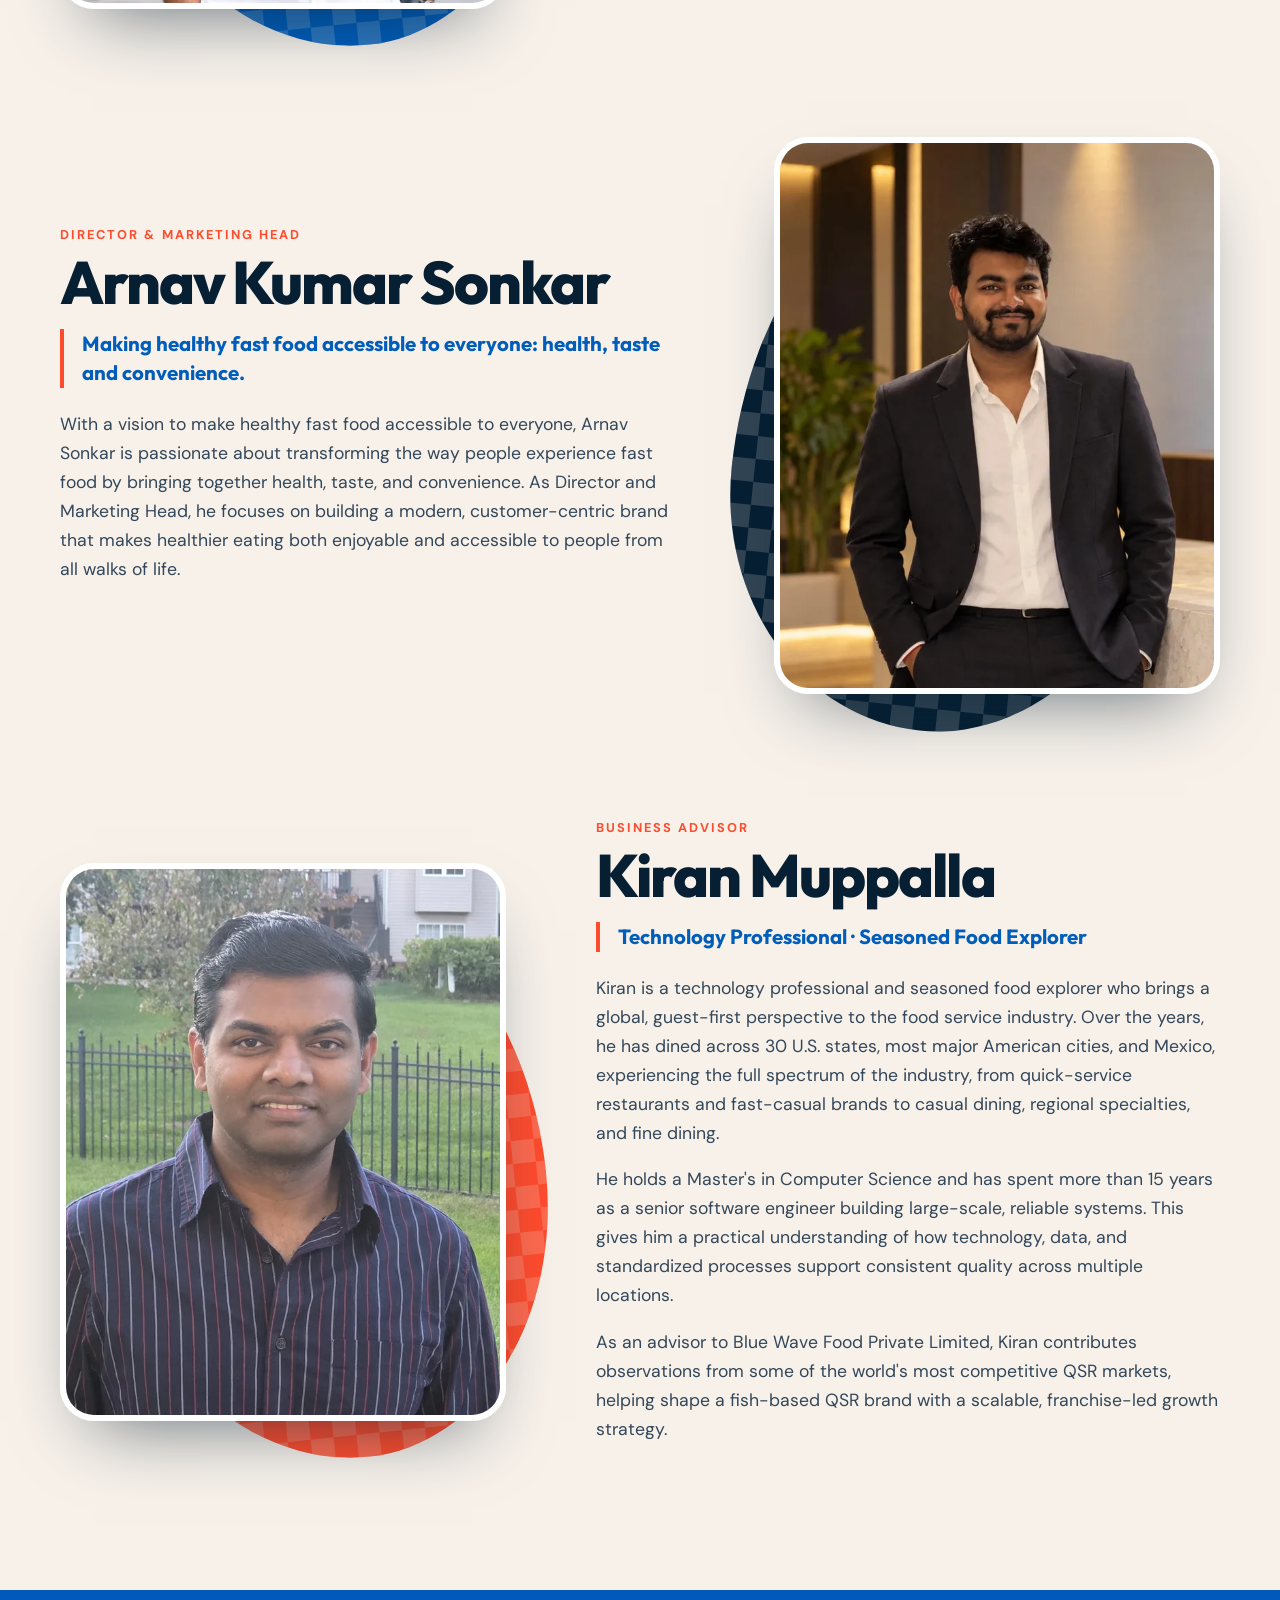
==== commit b24e25c0: "New photo for Arnav Kumar Sonkar, extend Kiran Muppalla bio Co-Authored-By: Claude Opus 5.5 <noreply" ====
--- a/index.html
+++ b/index.html
@@ -535,6 +535,8 @@
               <h3 class="leader__name">Kiran Muppalla</h3>
               <p class="leader__intro">Technology Professional · Seasoned Food Explorer</p>
               <p>Kiran is a technology professional and seasoned food explorer who brings a global, guest-first perspective to the food service industry. Over the years, he has dined across 30 U.S. states, most major American cities, and Mexico, experiencing the full spectrum of the industry, from quick-service restaurants and fast-casual brands to casual dining, regional specialties, and fine dining.</p>
+              <p>He holds a Master's in Computer Science and has spent more than 15 years as a senior software engineer building large-scale, reliable systems. This gives him a practical understanding of how technology, data, and standardized processes support consistent quality across multiple locations.</p>
+              <p>As an advisor to Blue Wave Food Private Limited, Kiran contributes observations from some of the world's most competitive QSR markets, helping shape a fish-based QSR brand with a scalable, franchise-led growth strategy.</p>
             </div>
           </article>
         </div>
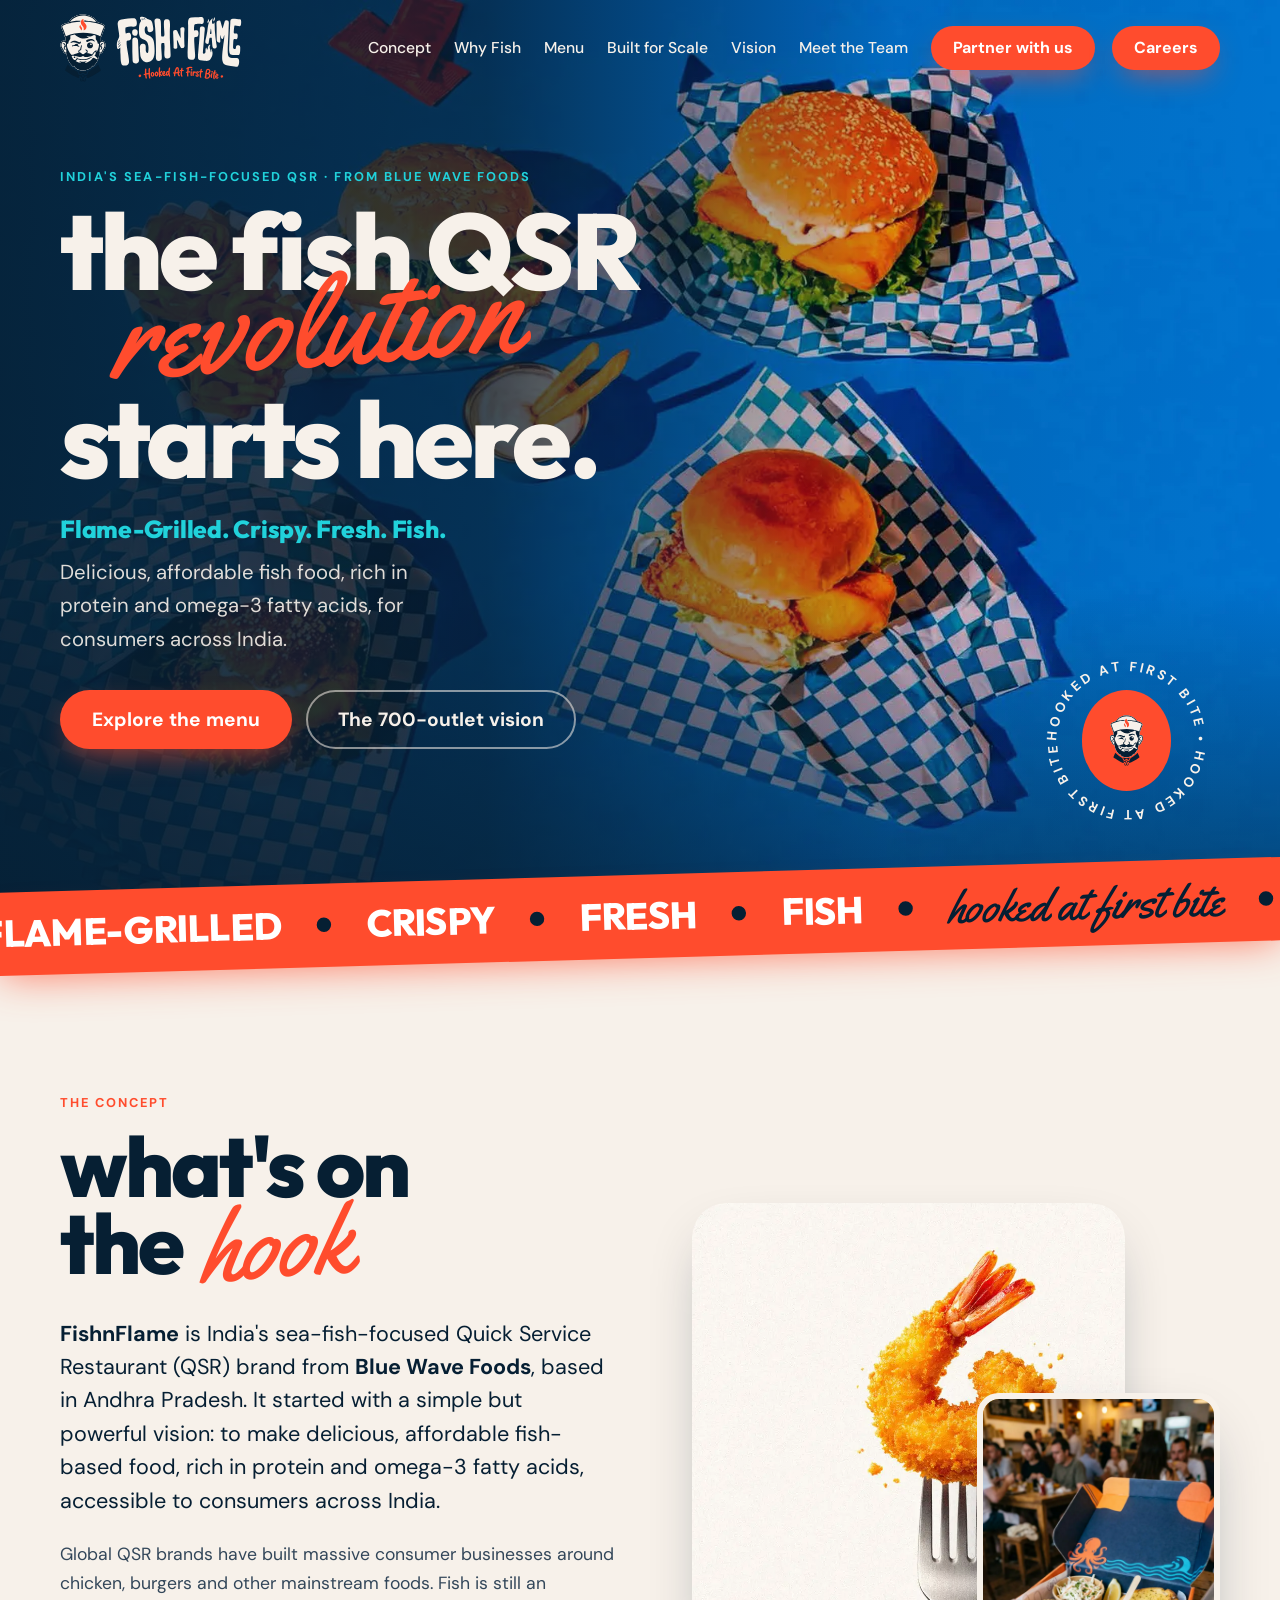
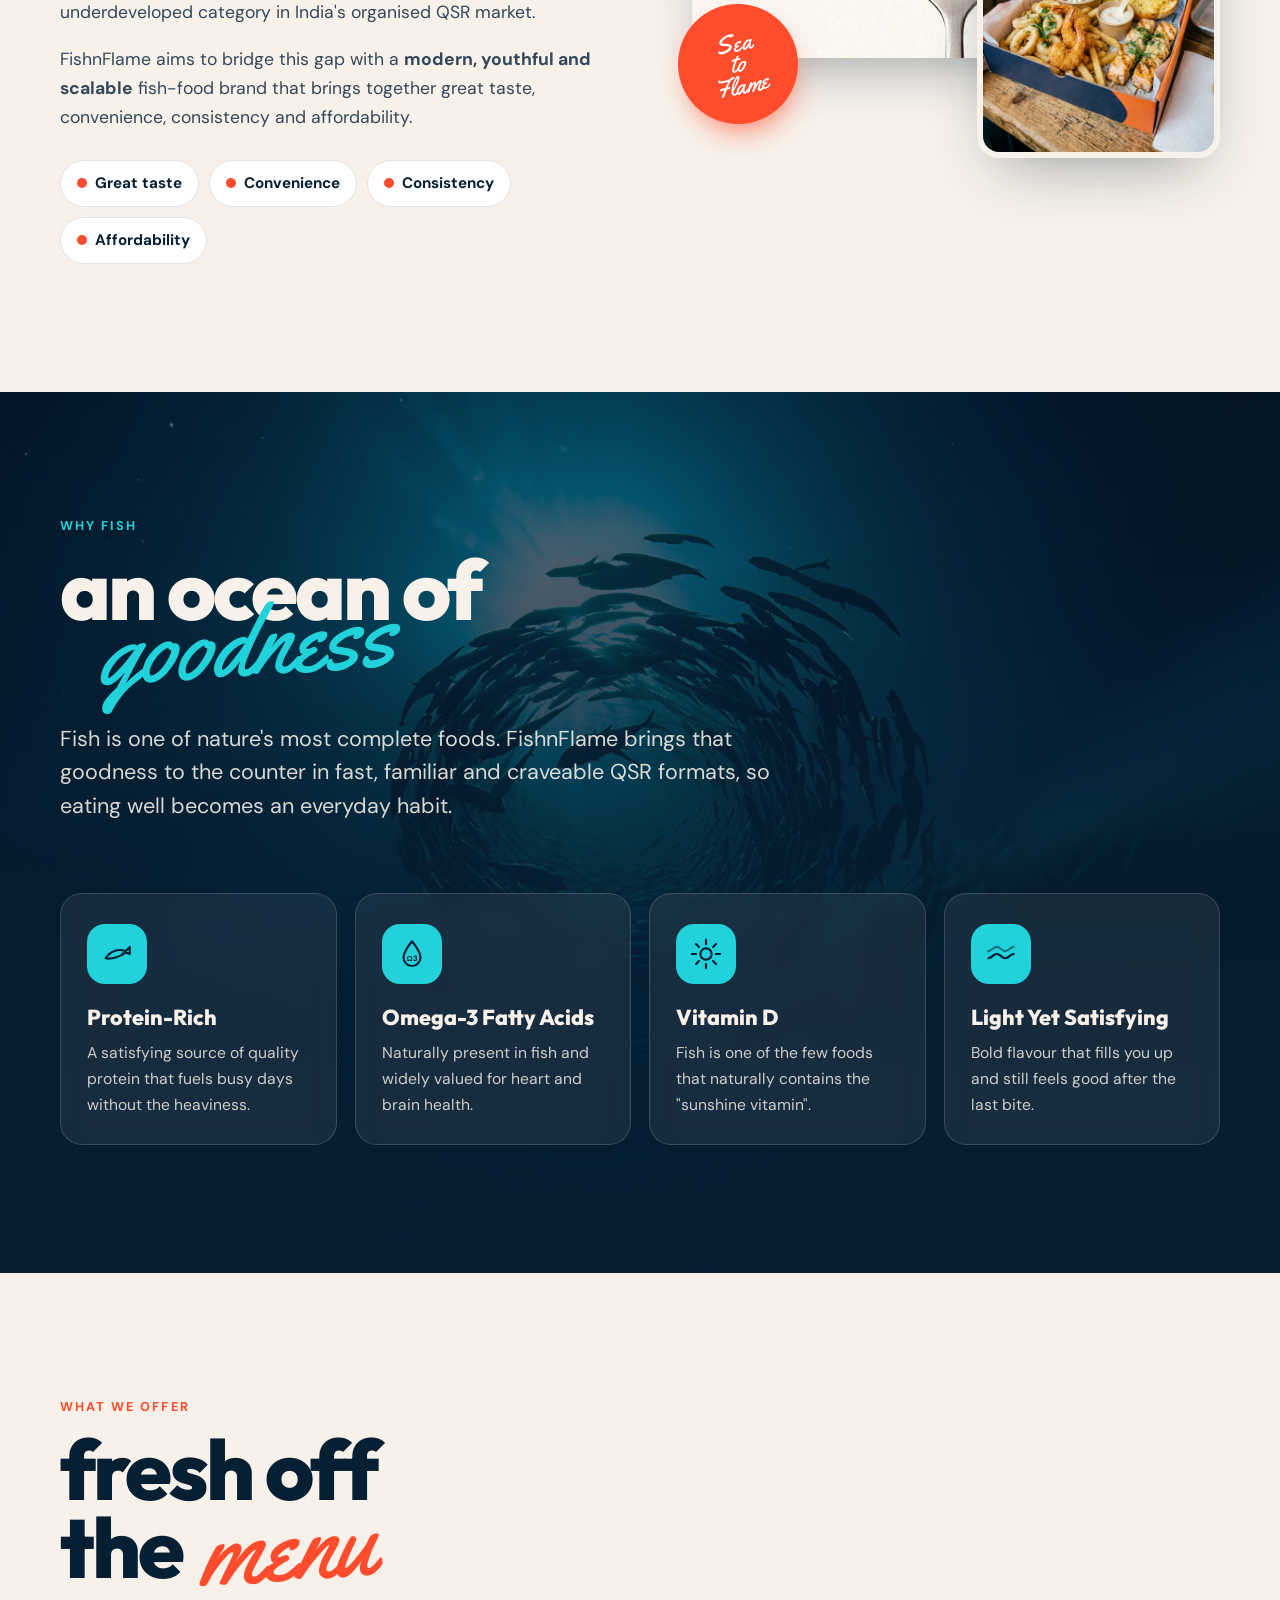
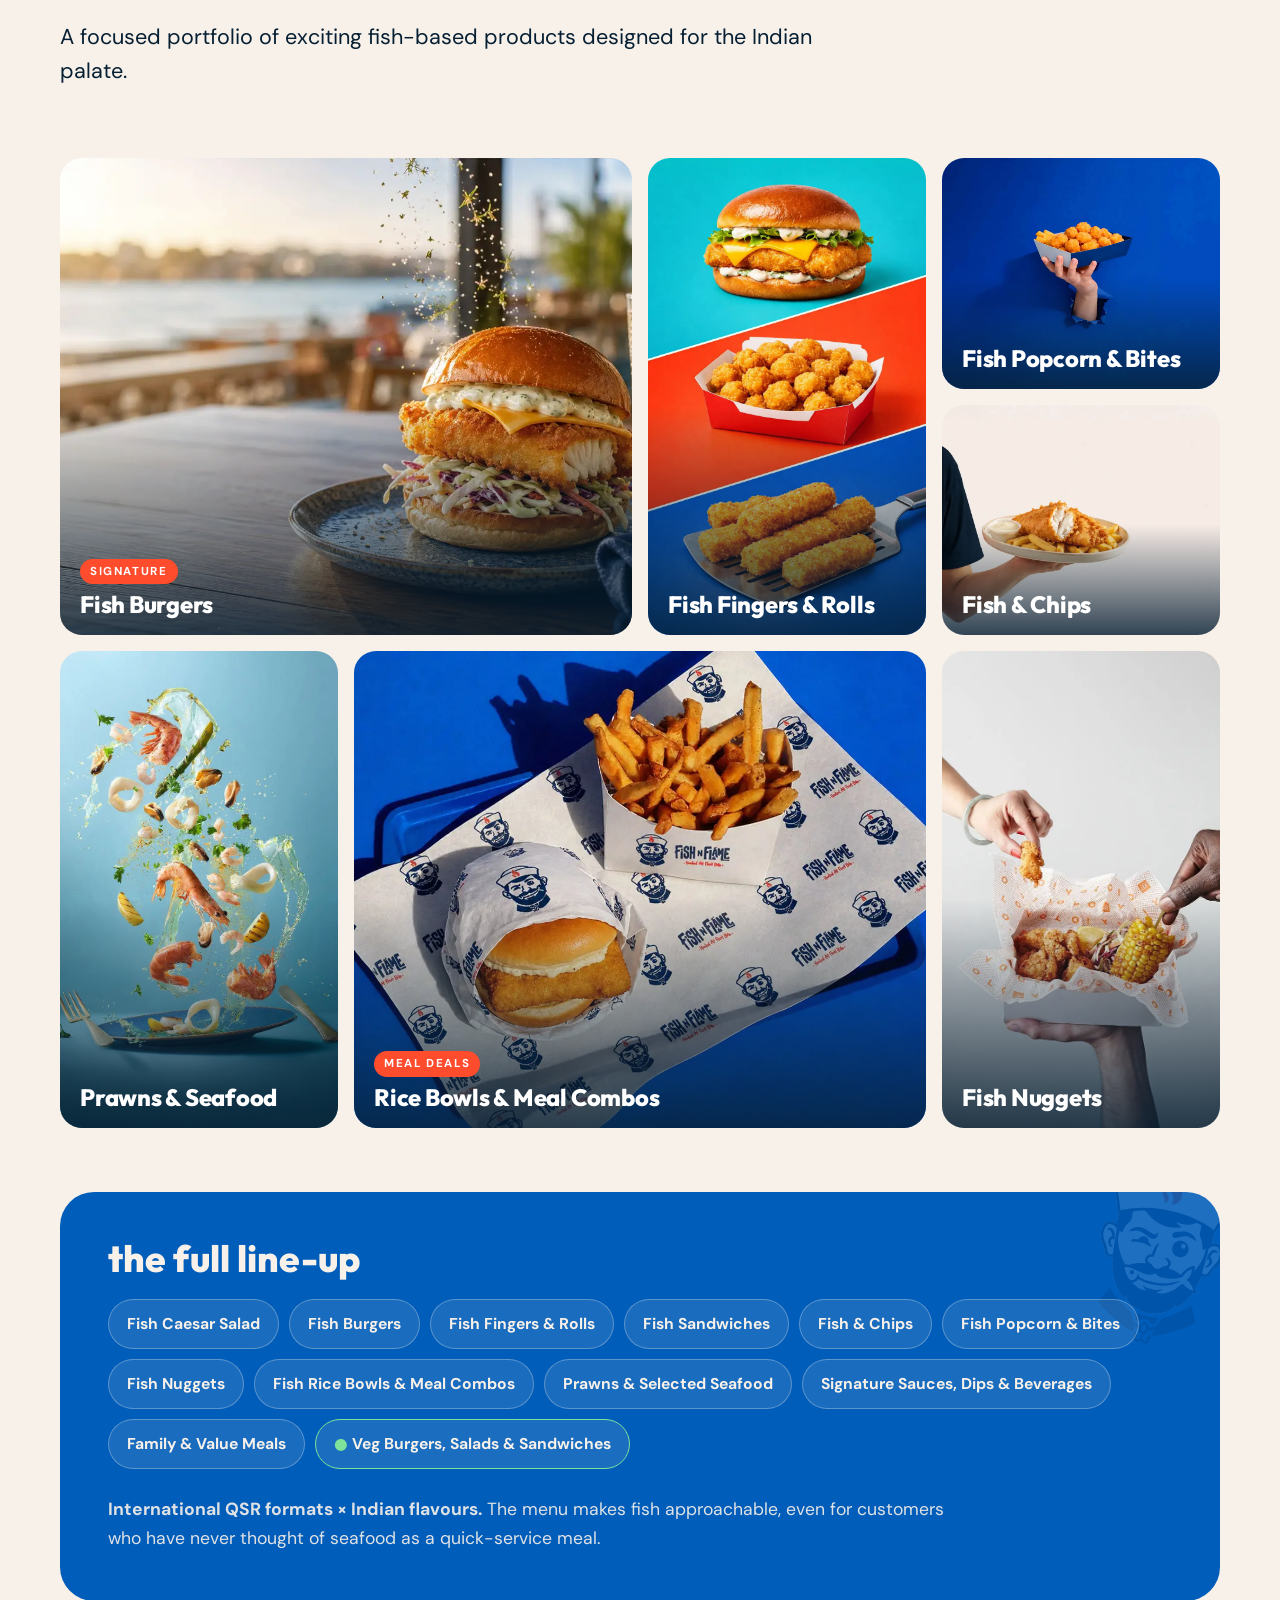
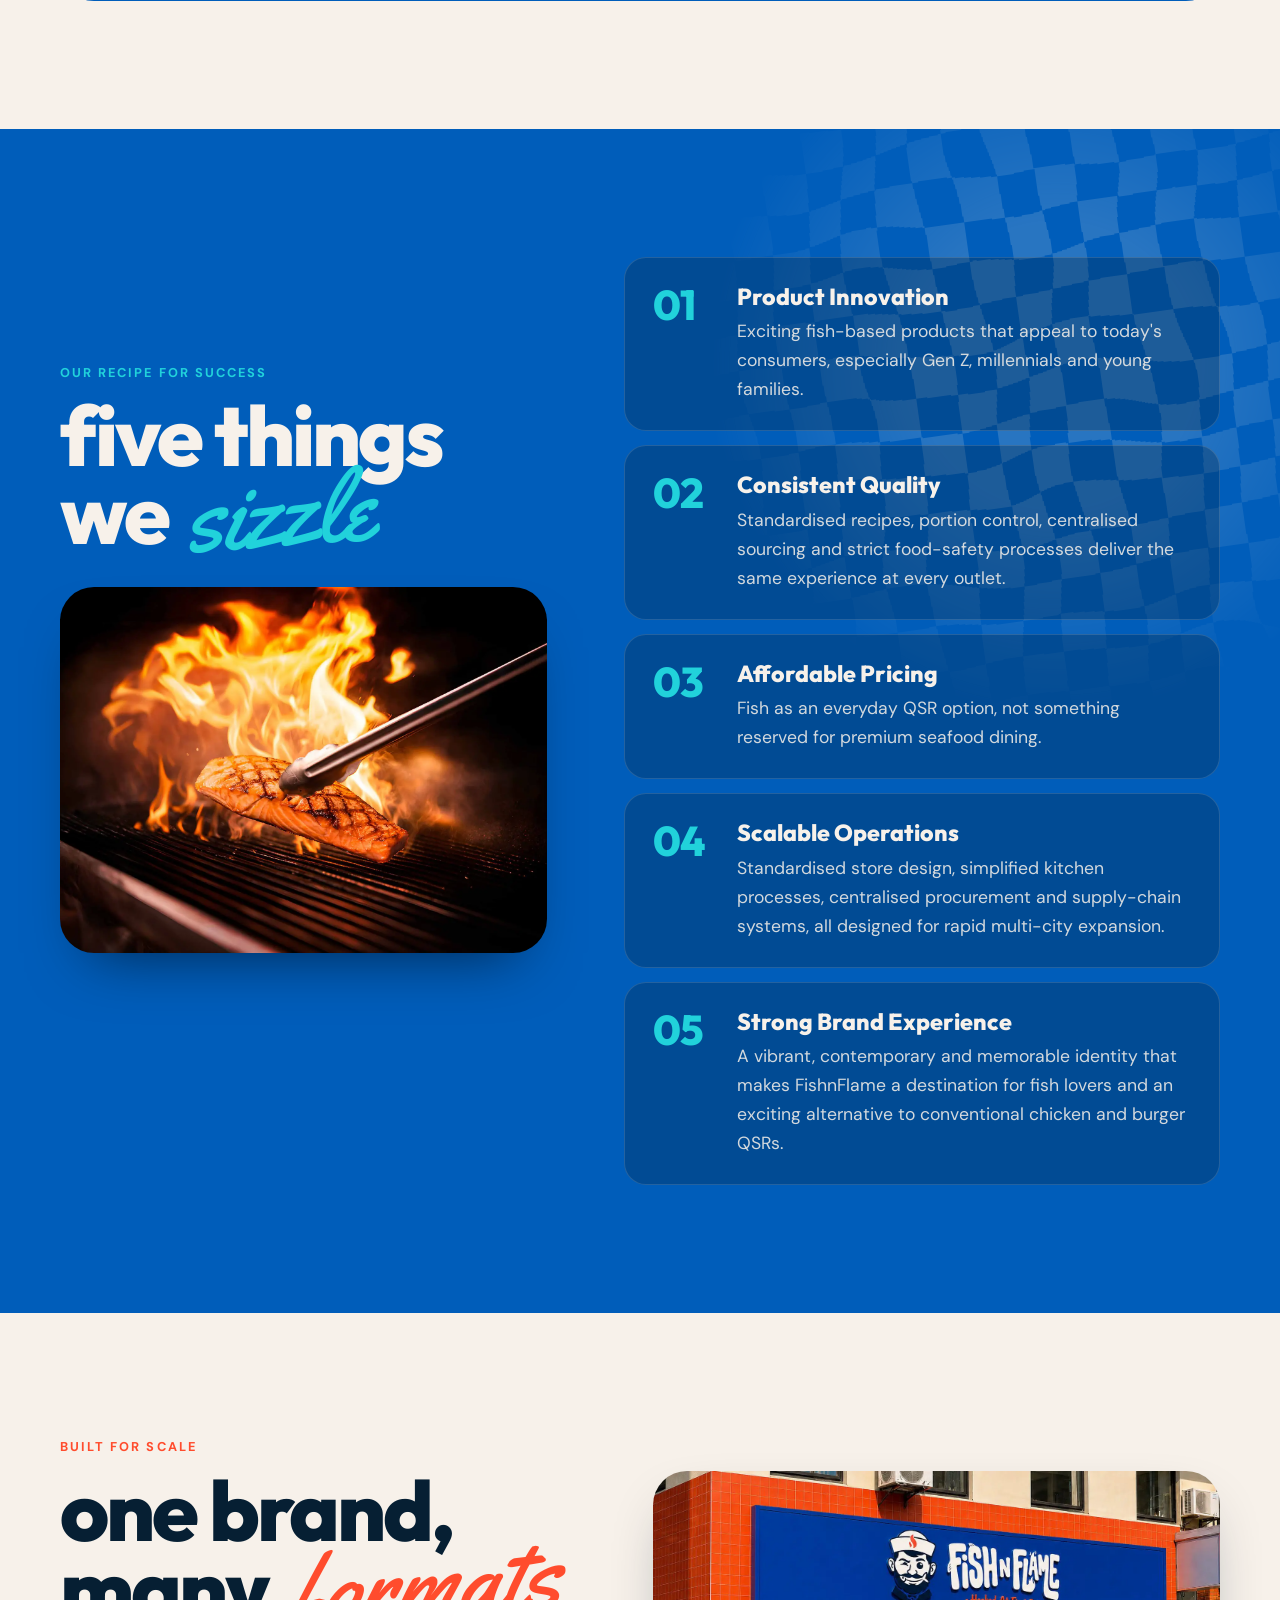
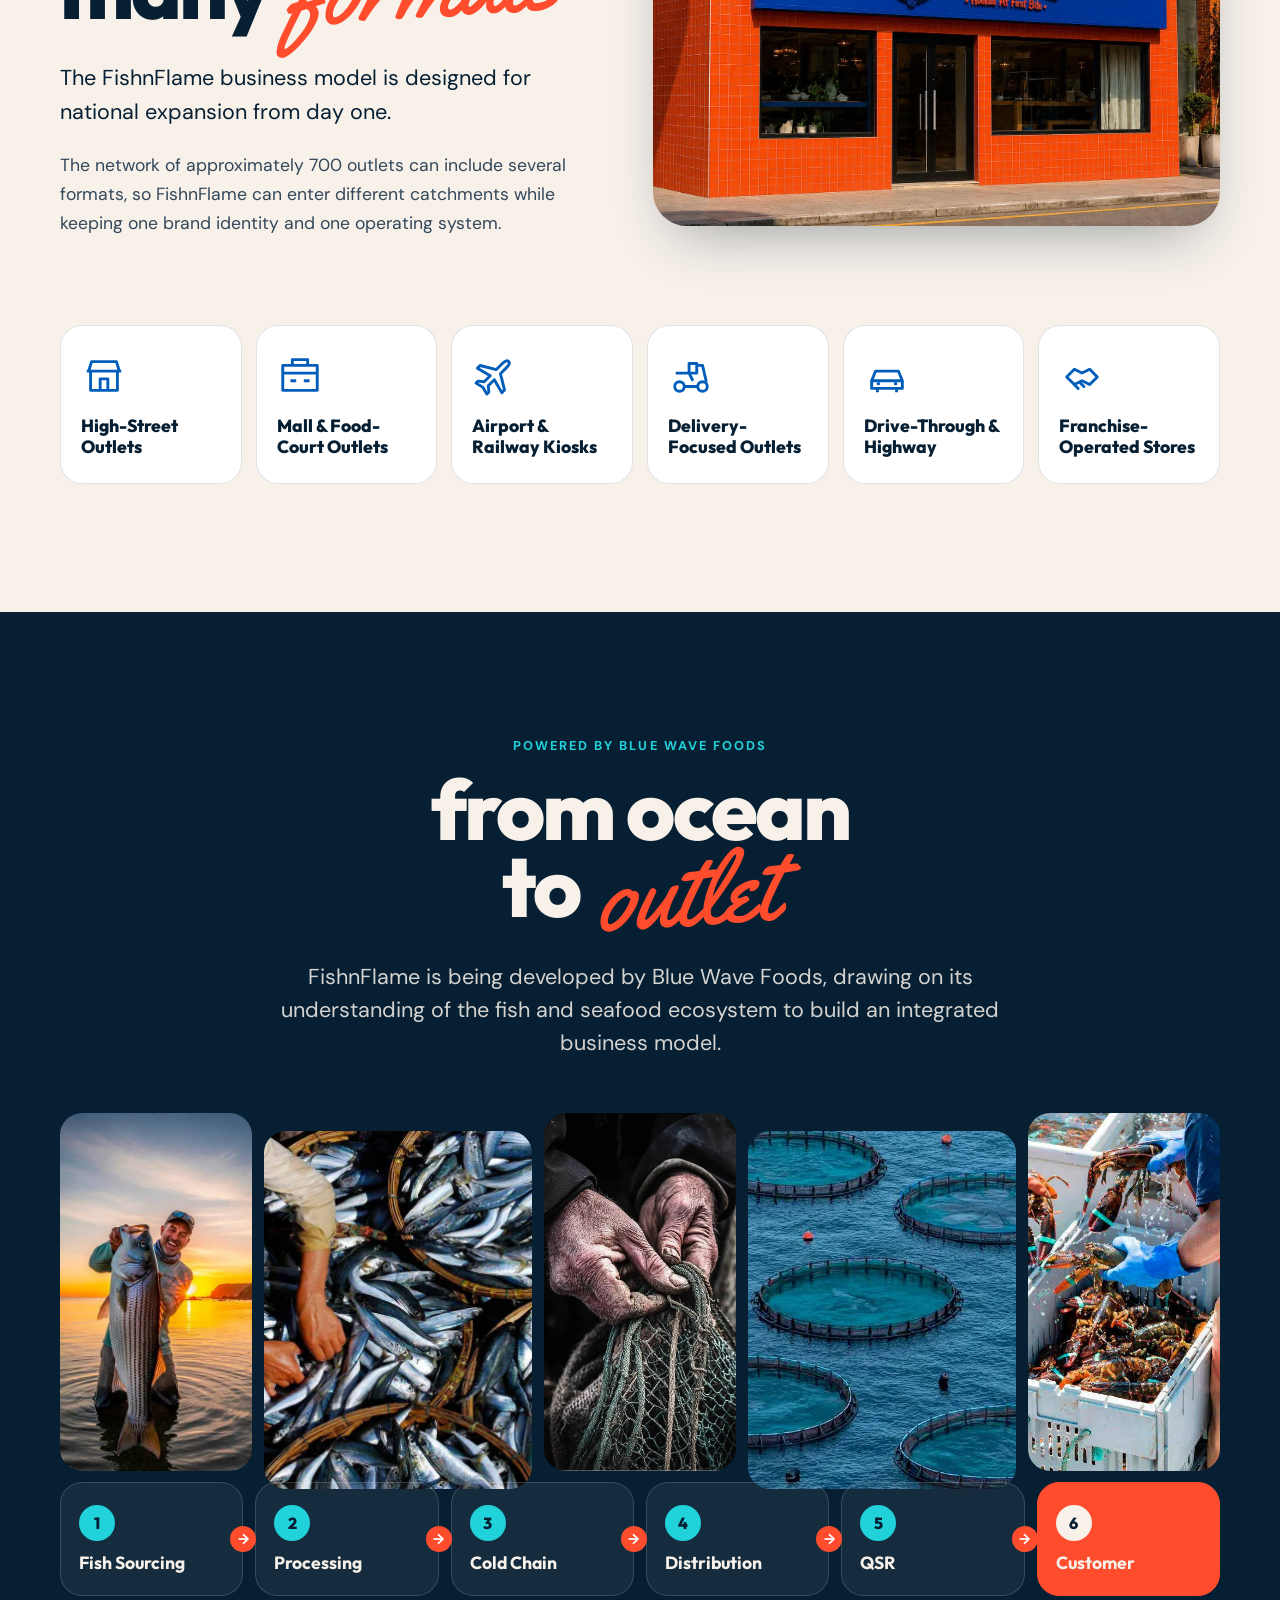
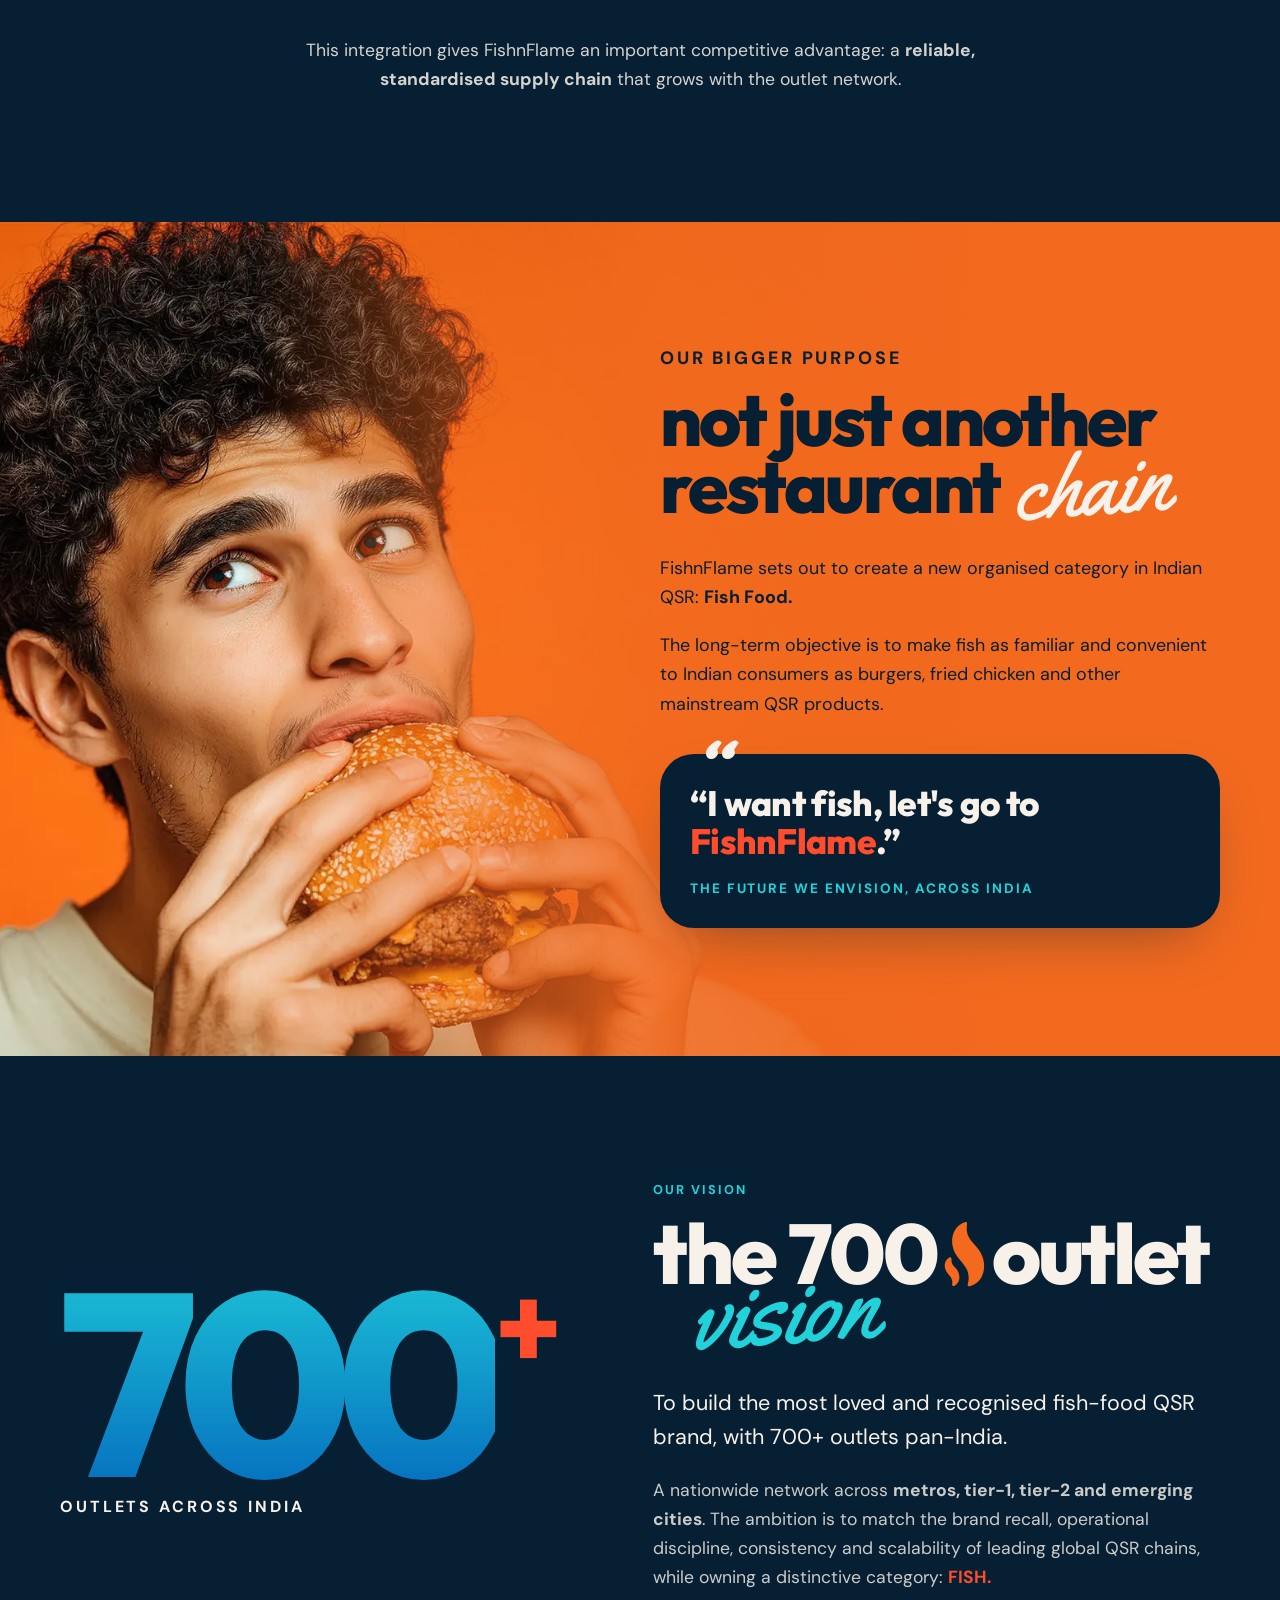
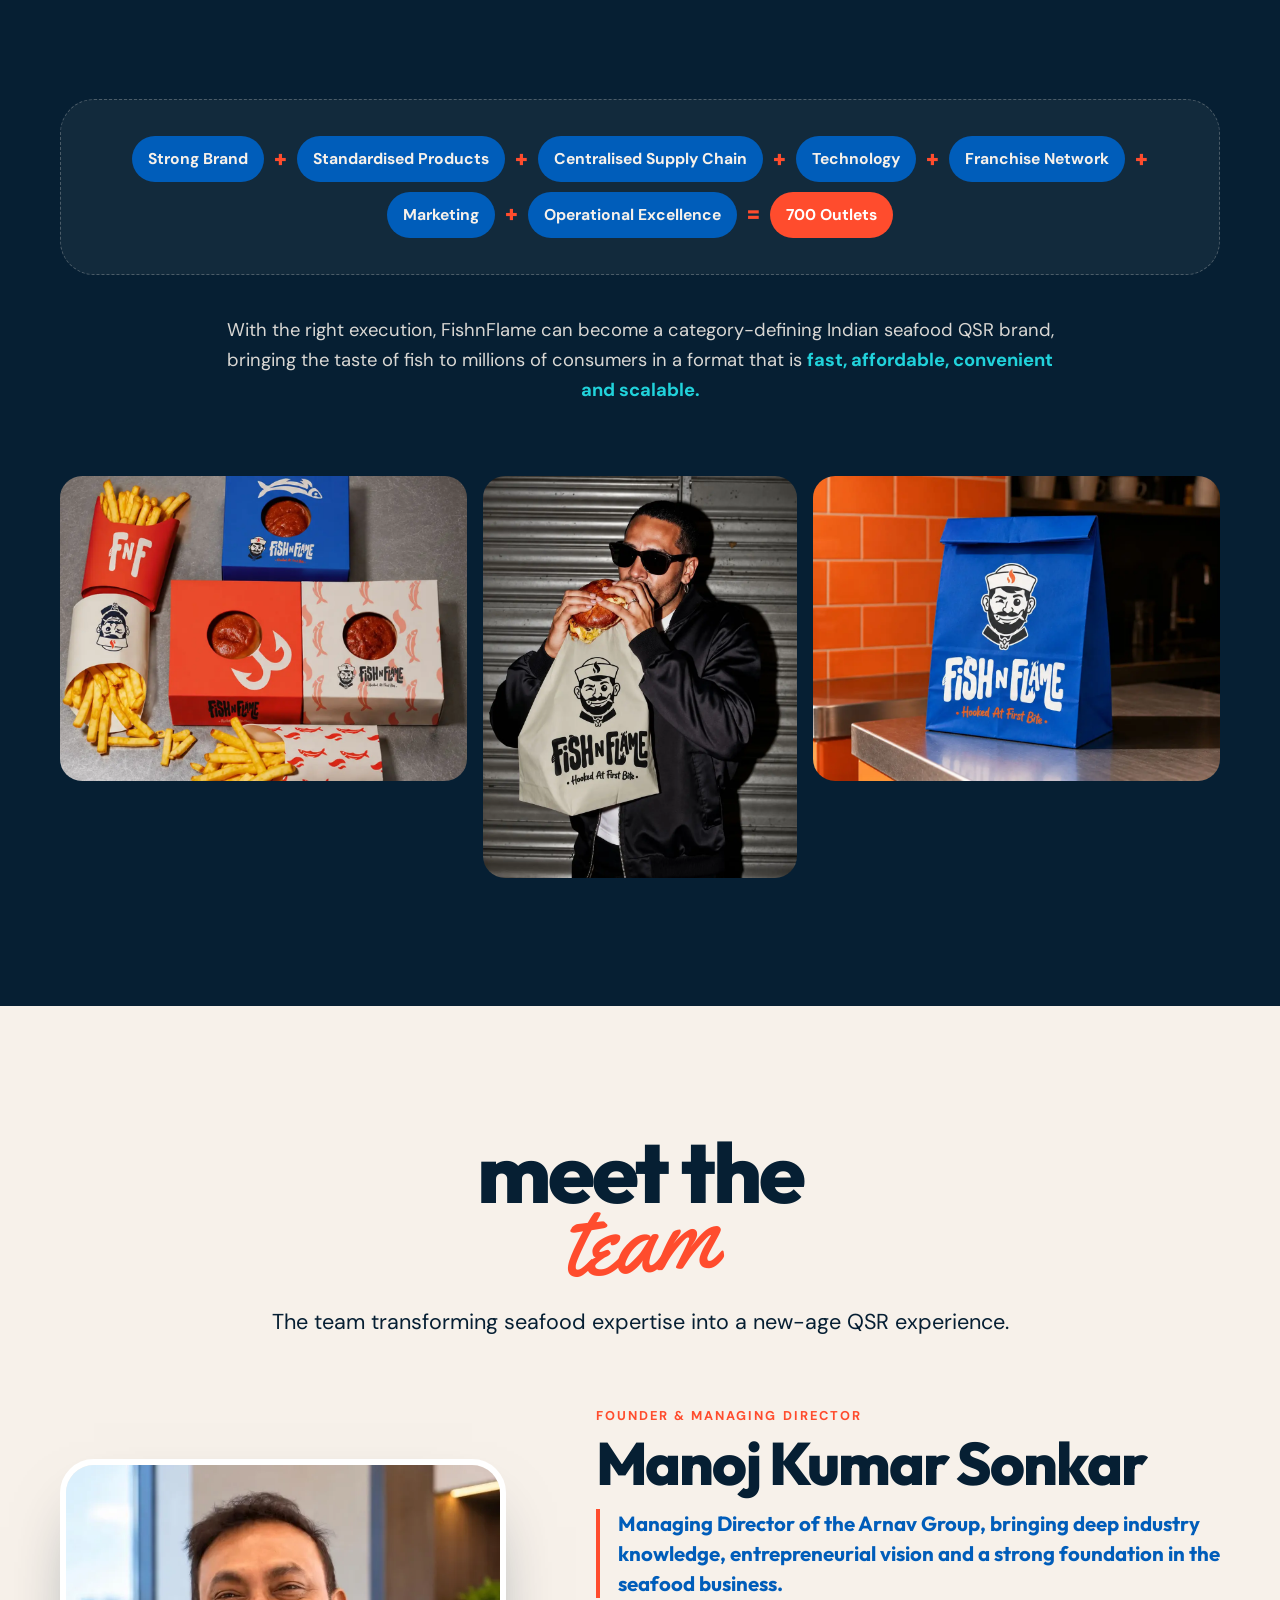
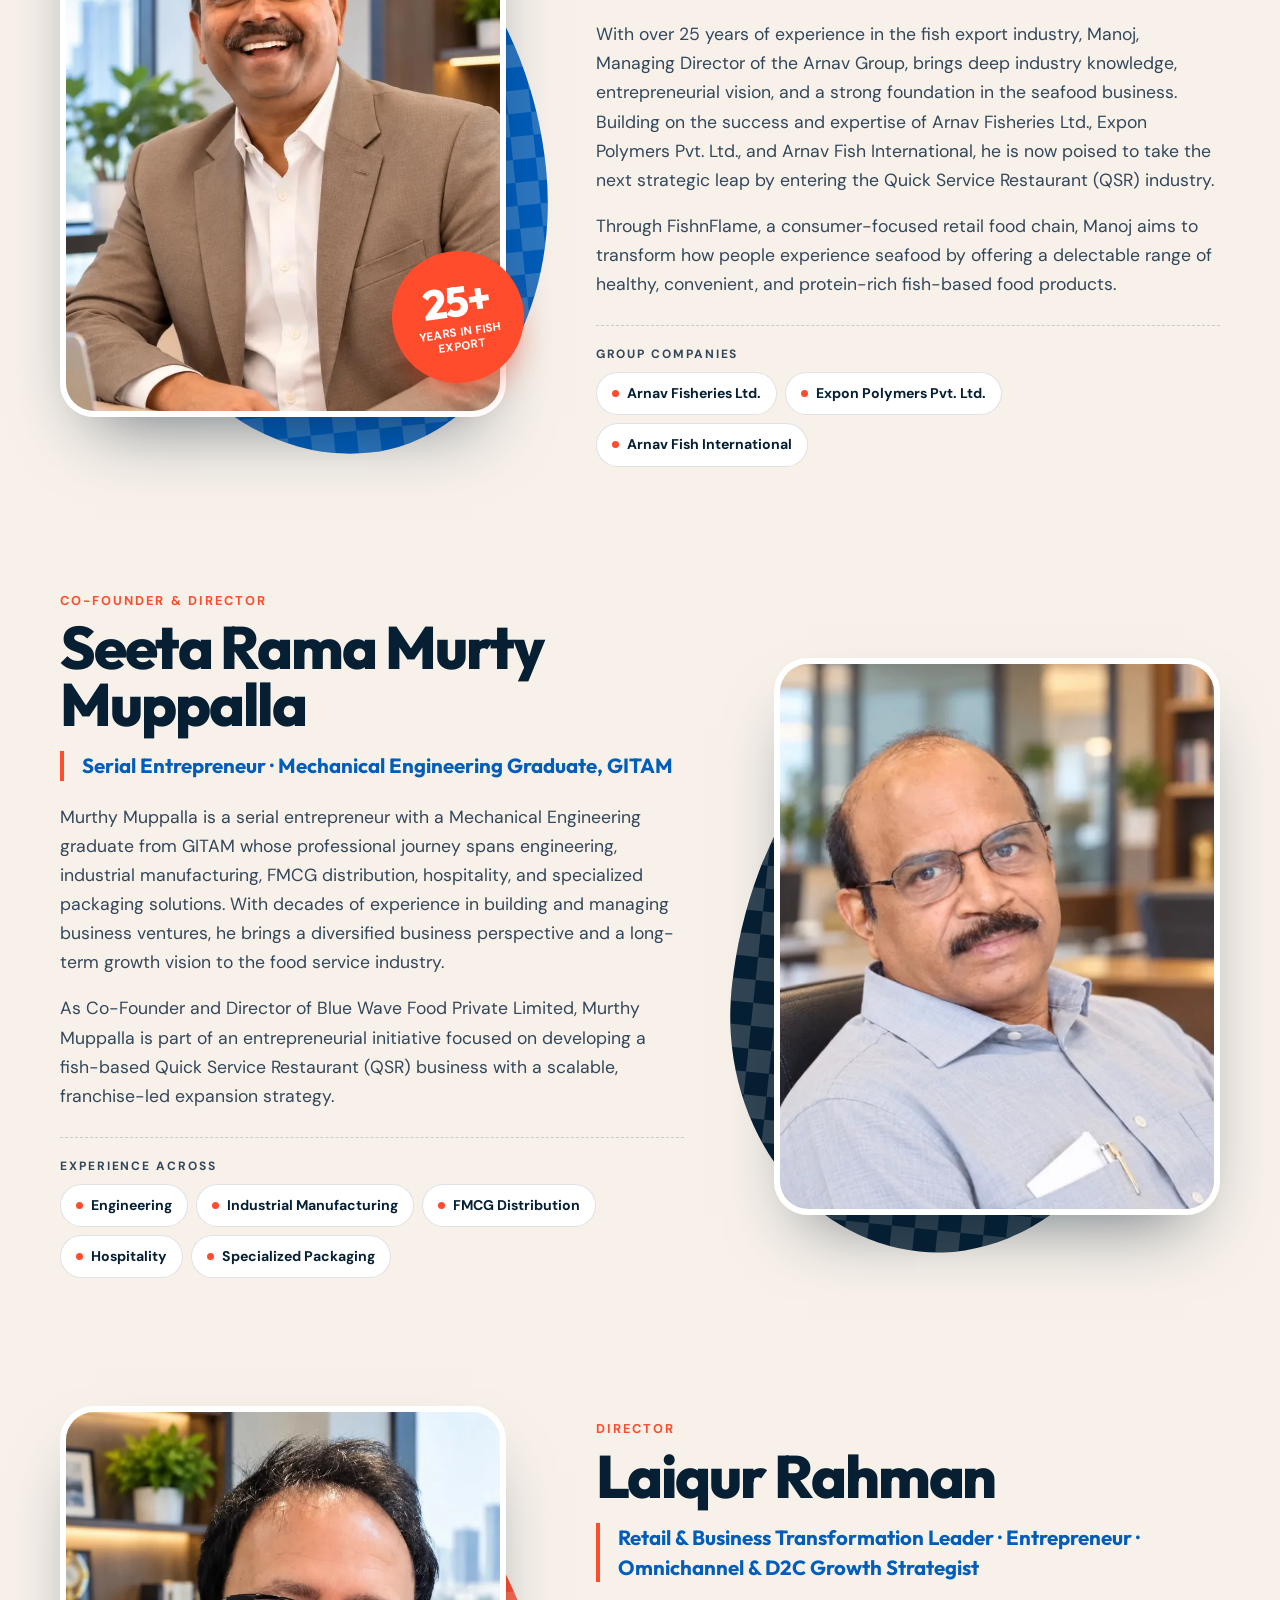
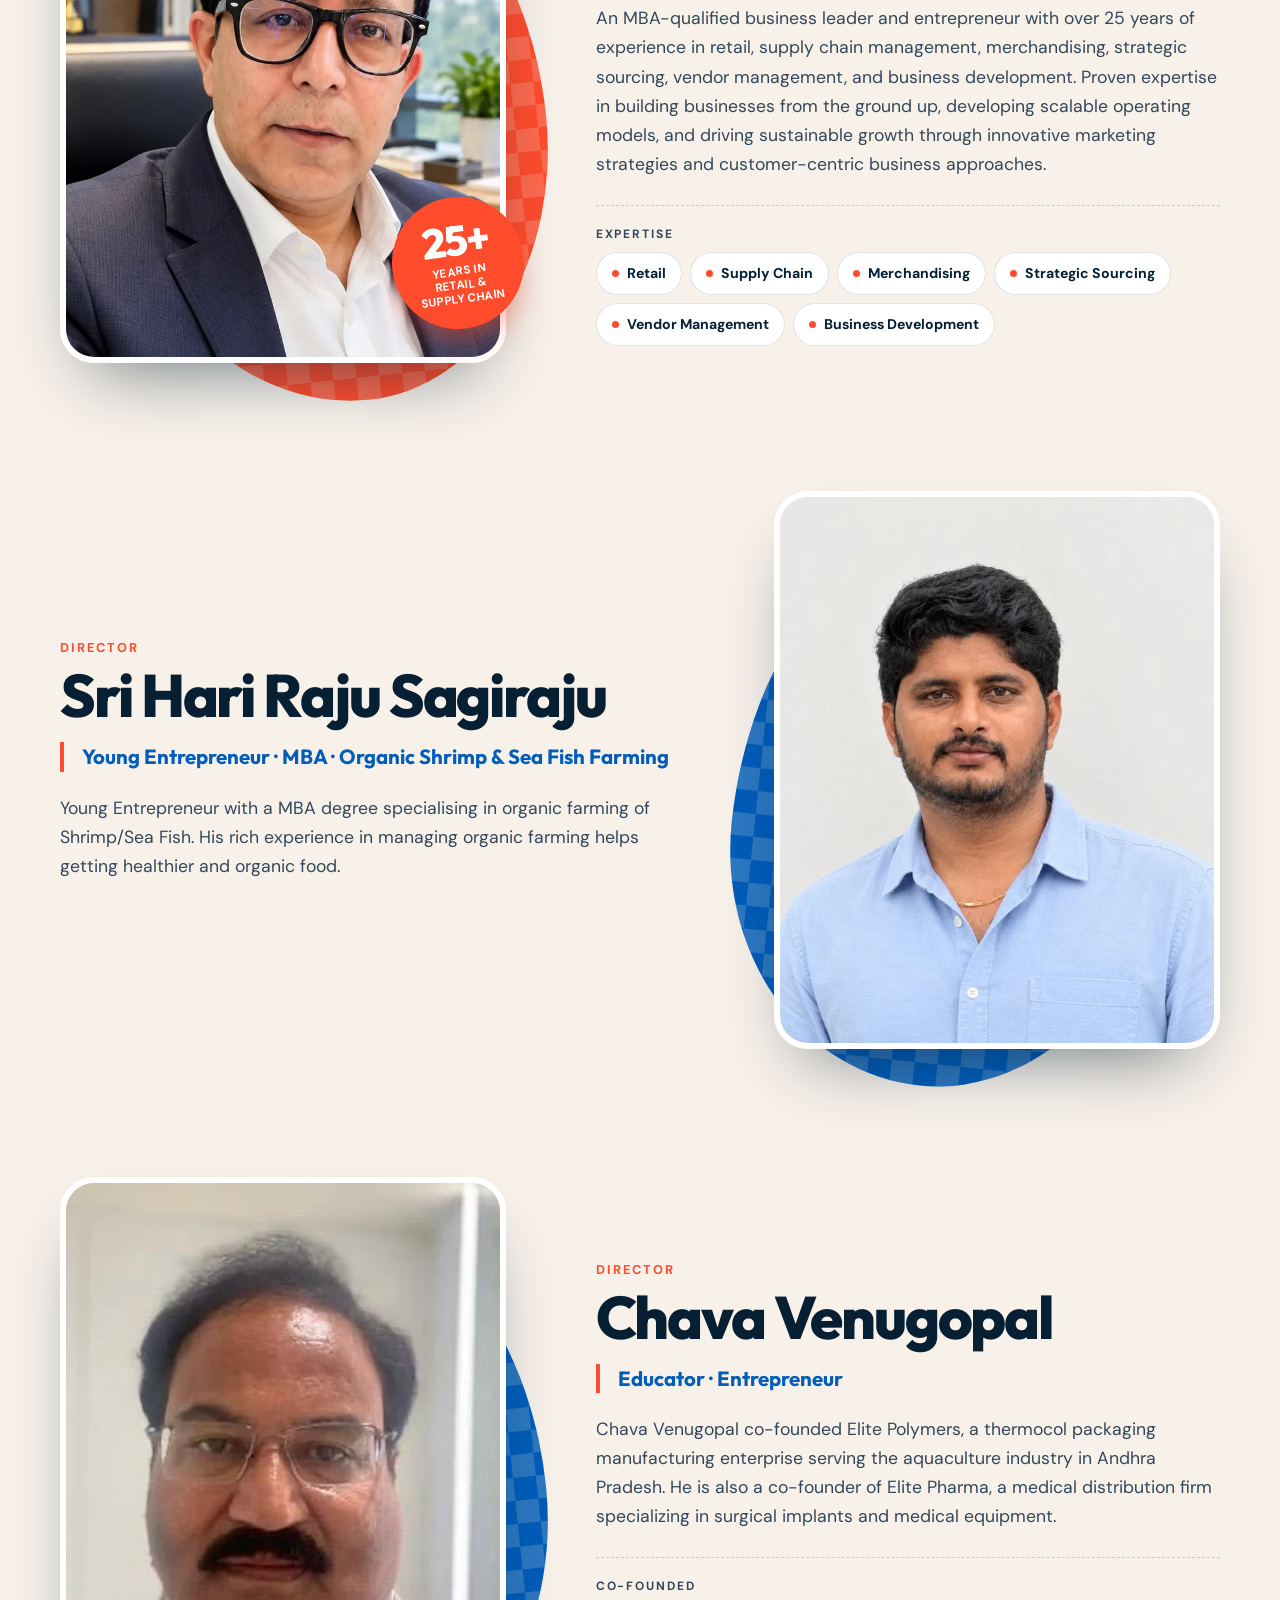
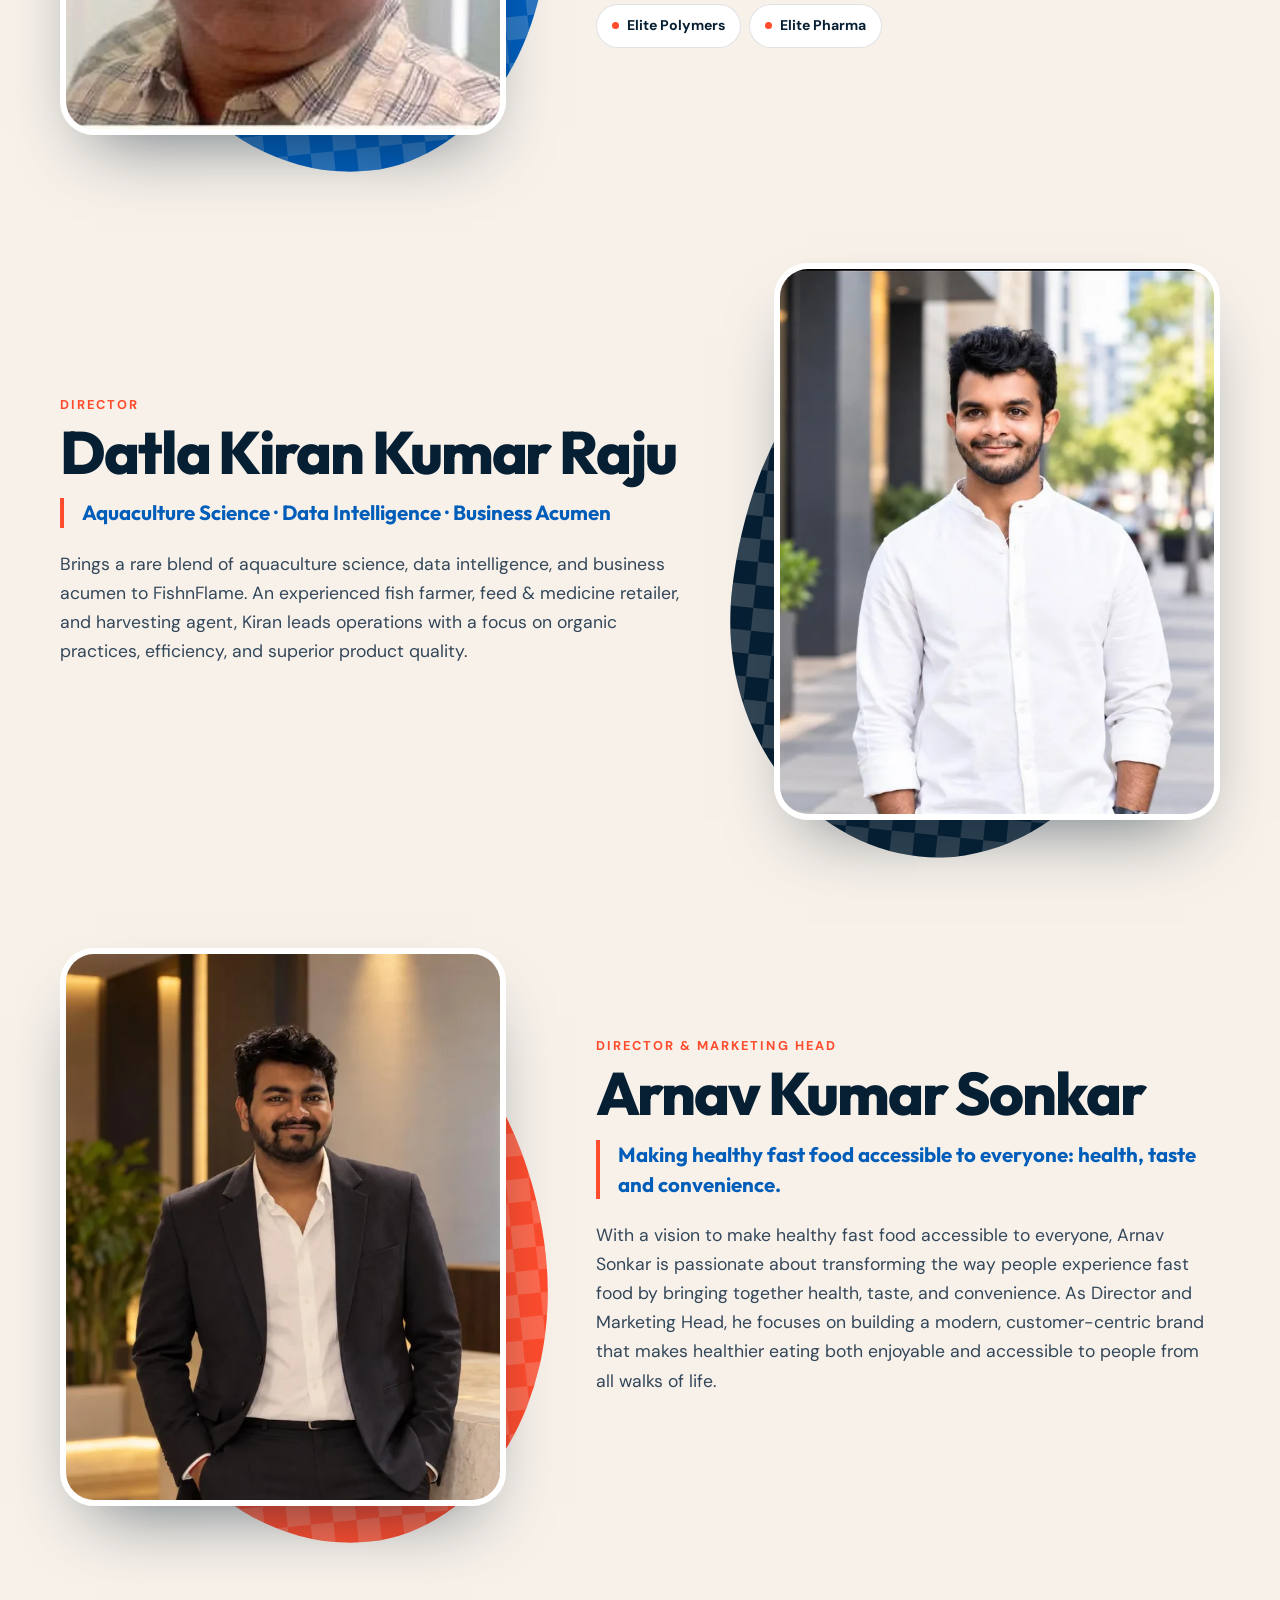
==== commit 22eaced2: "Add Seeta Rama Murty Muppalla as 2nd profile, Laiqur Rahman now 3rd Co-Authored-By: Claude Opus 5.5 " ====
--- a/index.html
+++ b/index.html
@@ -433,10 +433,33 @@
             </div>
           </article>
 
-          <!-- 2. Seeta Rama Murty Muppalla: photo ready (assets/img/team-seeta-rama-murty.webp), awaiting title + bio -->
+          <!-- 2. Seeta Rama Murty Muppalla -->
+          <article class="leader leader--flip reveal">
+            <div class="leader__media">
+              <span class="leader__blob" aria-hidden="true"></span>
+              <figure class="leader__photo"><img src="assets/img/team-seeta-rama-murty.webp" alt="Seeta Rama Murty Muppalla" width="640" height="800" loading="lazy"></figure>
+            </div>
+            <div class="leader__body">
+              <p class="eyebrow">Co-Founder &amp; Director</p>
+              <h3 class="leader__name">Seeta Rama Murty Muppalla</h3>
+              <p class="leader__intro">Serial Entrepreneur · Mechanical Engineering Graduate, GITAM</p>
+              <p>Murthy Muppalla is a serial entrepreneur with a Mechanical Engineering graduate from GITAM whose professional journey spans engineering, industrial manufacturing, FMCG distribution, hospitality, and specialized packaging solutions. With decades of experience in building and managing business ventures, he brings a diversified business perspective and a long-term growth vision to the food service industry.</p>
+              <p>As Co-Founder and Director of Blue Wave Food Private Limited, Murthy Muppalla is part of an entrepreneurial initiative focused on developing a fish-based Quick Service Restaurant (QSR) business with a scalable, franchise-led expansion strategy.</p>
+              <div class="leader__tags">
+                <span class="leader__tags-label">Experience across</span>
+                <ul>
+                  <li>Engineering</li>
+                  <li>Industrial Manufacturing</li>
+                  <li>FMCG Distribution</li>
+                  <li>Hospitality</li>
+                  <li>Specialized Packaging</li>
+                </ul>
+              </div>
+            </div>
+          </article>
 
           <!-- 3. Laiqur Rahman -->
-          <article class="leader leader--flip reveal">
+          <article class="leader reveal">
             <div class="leader__media">
               <span class="leader__blob" aria-hidden="true"></span>
               <figure class="leader__photo"><img src="assets/img/director-laiqur.webp" alt="Laiqur Rahman" width="800" height="1000" loading="lazy"></figure>
@@ -462,7 +485,7 @@
           </article>
 
           <!-- 4. Sri Hari Raju Sagiraju -->
-          <article class="leader reveal">
+          <article class="leader leader--flip reveal">
             <div class="leader__media">
               <span class="leader__blob" aria-hidden="true"></span>
               <figure class="leader__photo"><img src="assets/img/team-sri-hari.webp" alt="Sri Hari Raju Sagiraju" width="640" height="800" loading="lazy"></figure>
@@ -476,7 +499,7 @@
           </article>
 
           <!-- 5. Chava Venugopal -->
-          <article class="leader leader--flip reveal">
+          <article class="leader reveal">
             <div class="leader__media">
               <span class="leader__blob" aria-hidden="true"></span>
               <figure class="leader__photo"><img src="assets/img/team-chava-venugopal.webp" alt="Chava Venugopal" width="640" height="800" loading="lazy"></figure>
@@ -497,7 +520,7 @@
           </article>
 
           <!-- 6. Datla Kiran Kumar Raju -->
-          <article class="leader reveal">
+          <article class="leader leader--flip reveal">
             <div class="leader__media">
               <span class="leader__blob" aria-hidden="true"></span>
               <figure class="leader__photo"><img src="assets/img/team-datla-kiran.webp" alt="Datla Kiran Kumar Raju" width="640" height="800" loading="lazy"></figure>
@@ -511,7 +534,7 @@
           </article>
 
           <!-- 7. Arnav Kumar Sonkar -->
-          <article class="leader leader--flip reveal">
+          <article class="leader reveal">
             <div class="leader__media">
               <span class="leader__blob" aria-hidden="true"></span>
               <figure class="leader__photo"><img src="assets/img/team-arnav-sonkar.webp" alt="Arnav Kumar Sonkar" width="640" height="800" loading="lazy"></figure>
@@ -525,7 +548,7 @@
           </article>
 
           <!-- 8. Kiran Muppalla -->
-          <article class="leader reveal">
+          <article class="leader leader--flip reveal">
             <div class="leader__media">
               <span class="leader__blob" aria-hidden="true"></span>
               <figure class="leader__photo"><img src="assets/img/team-kiran-muppalla.webp" alt="Kiran Muppalla" width="640" height="800" loading="lazy"></figure>
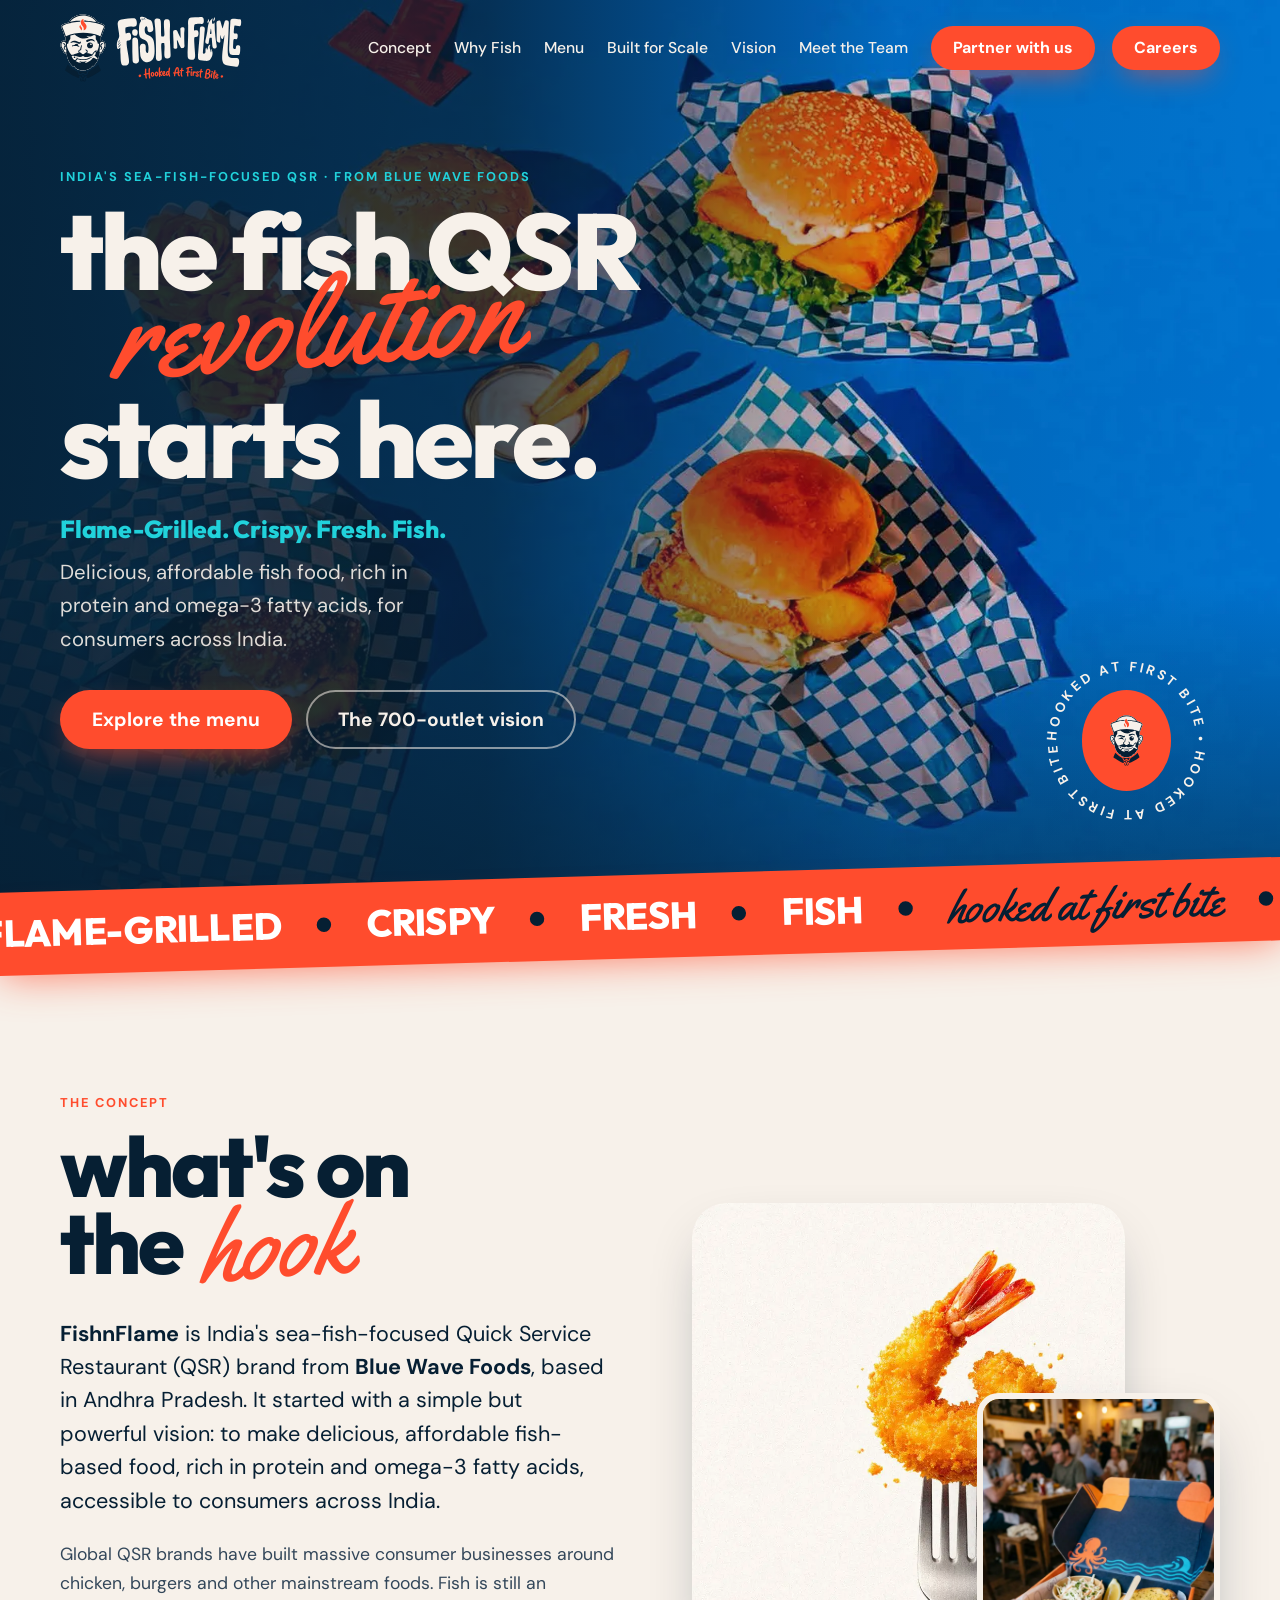
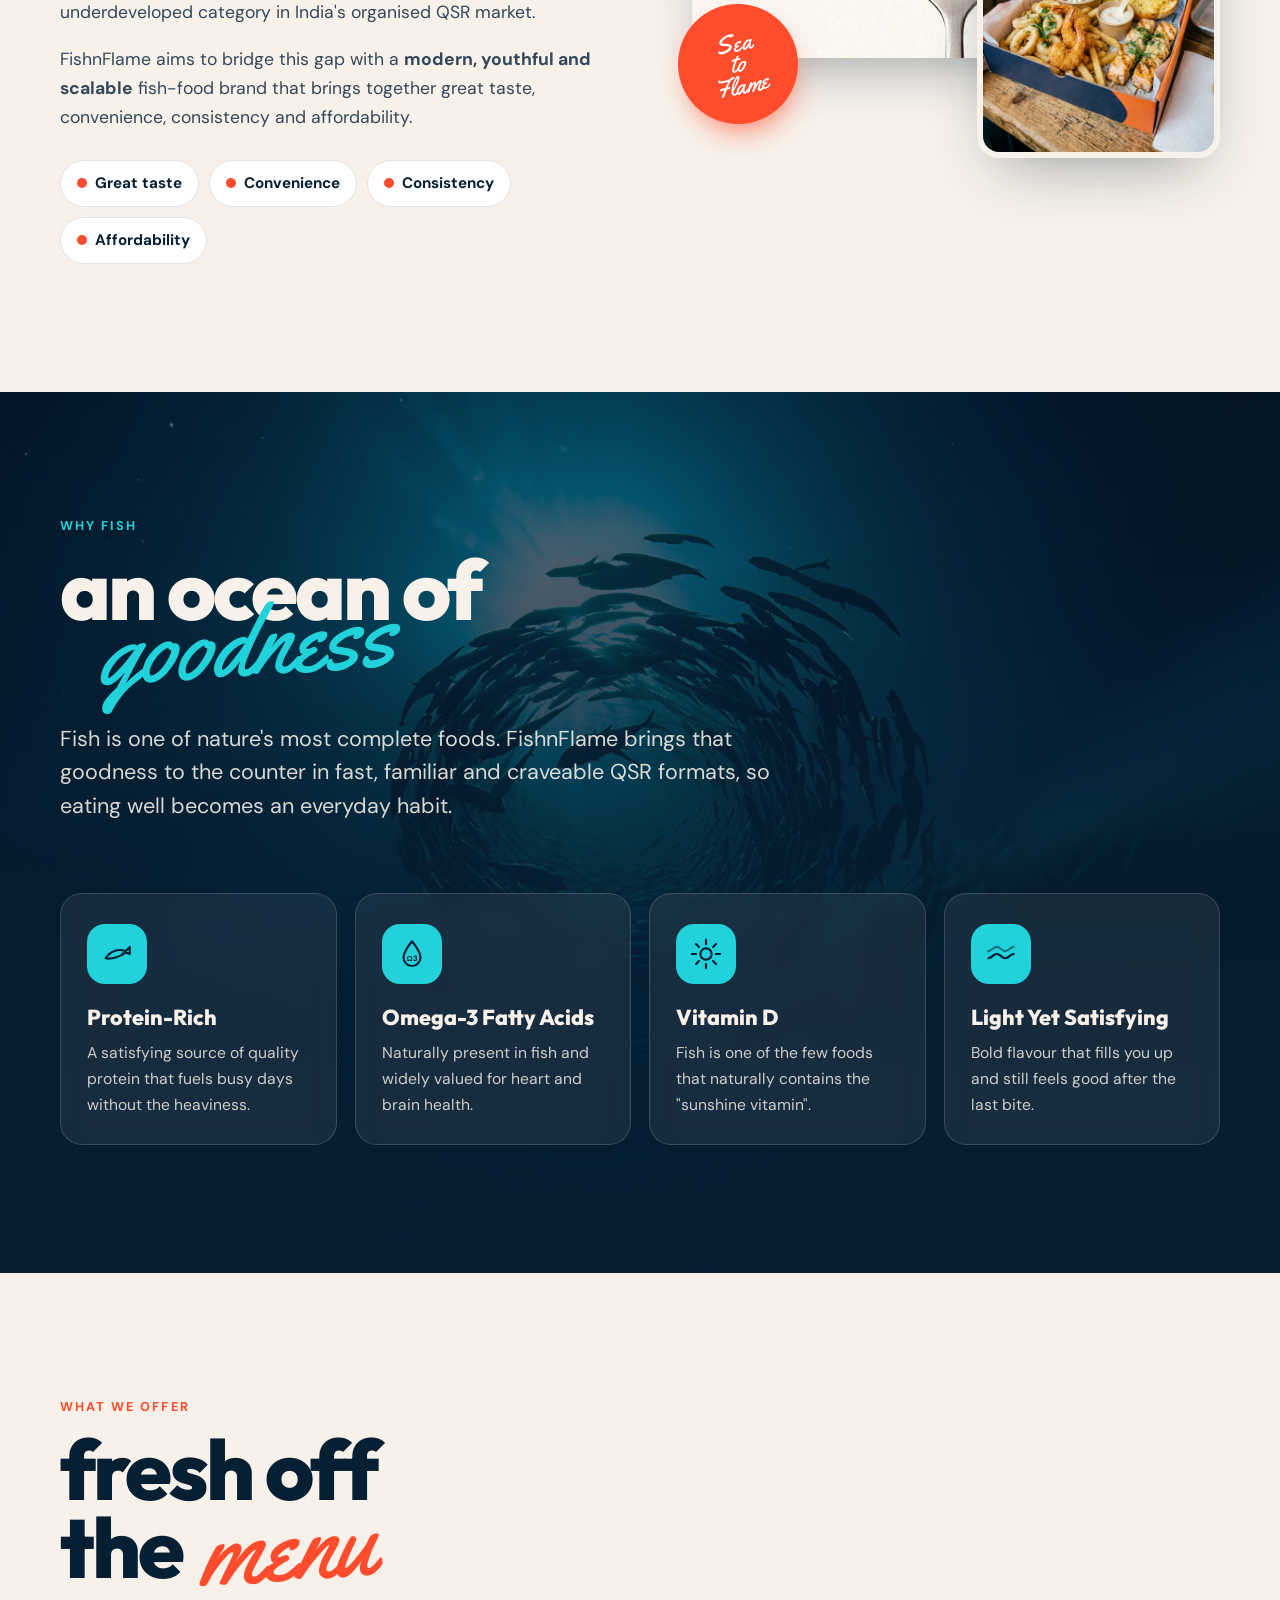
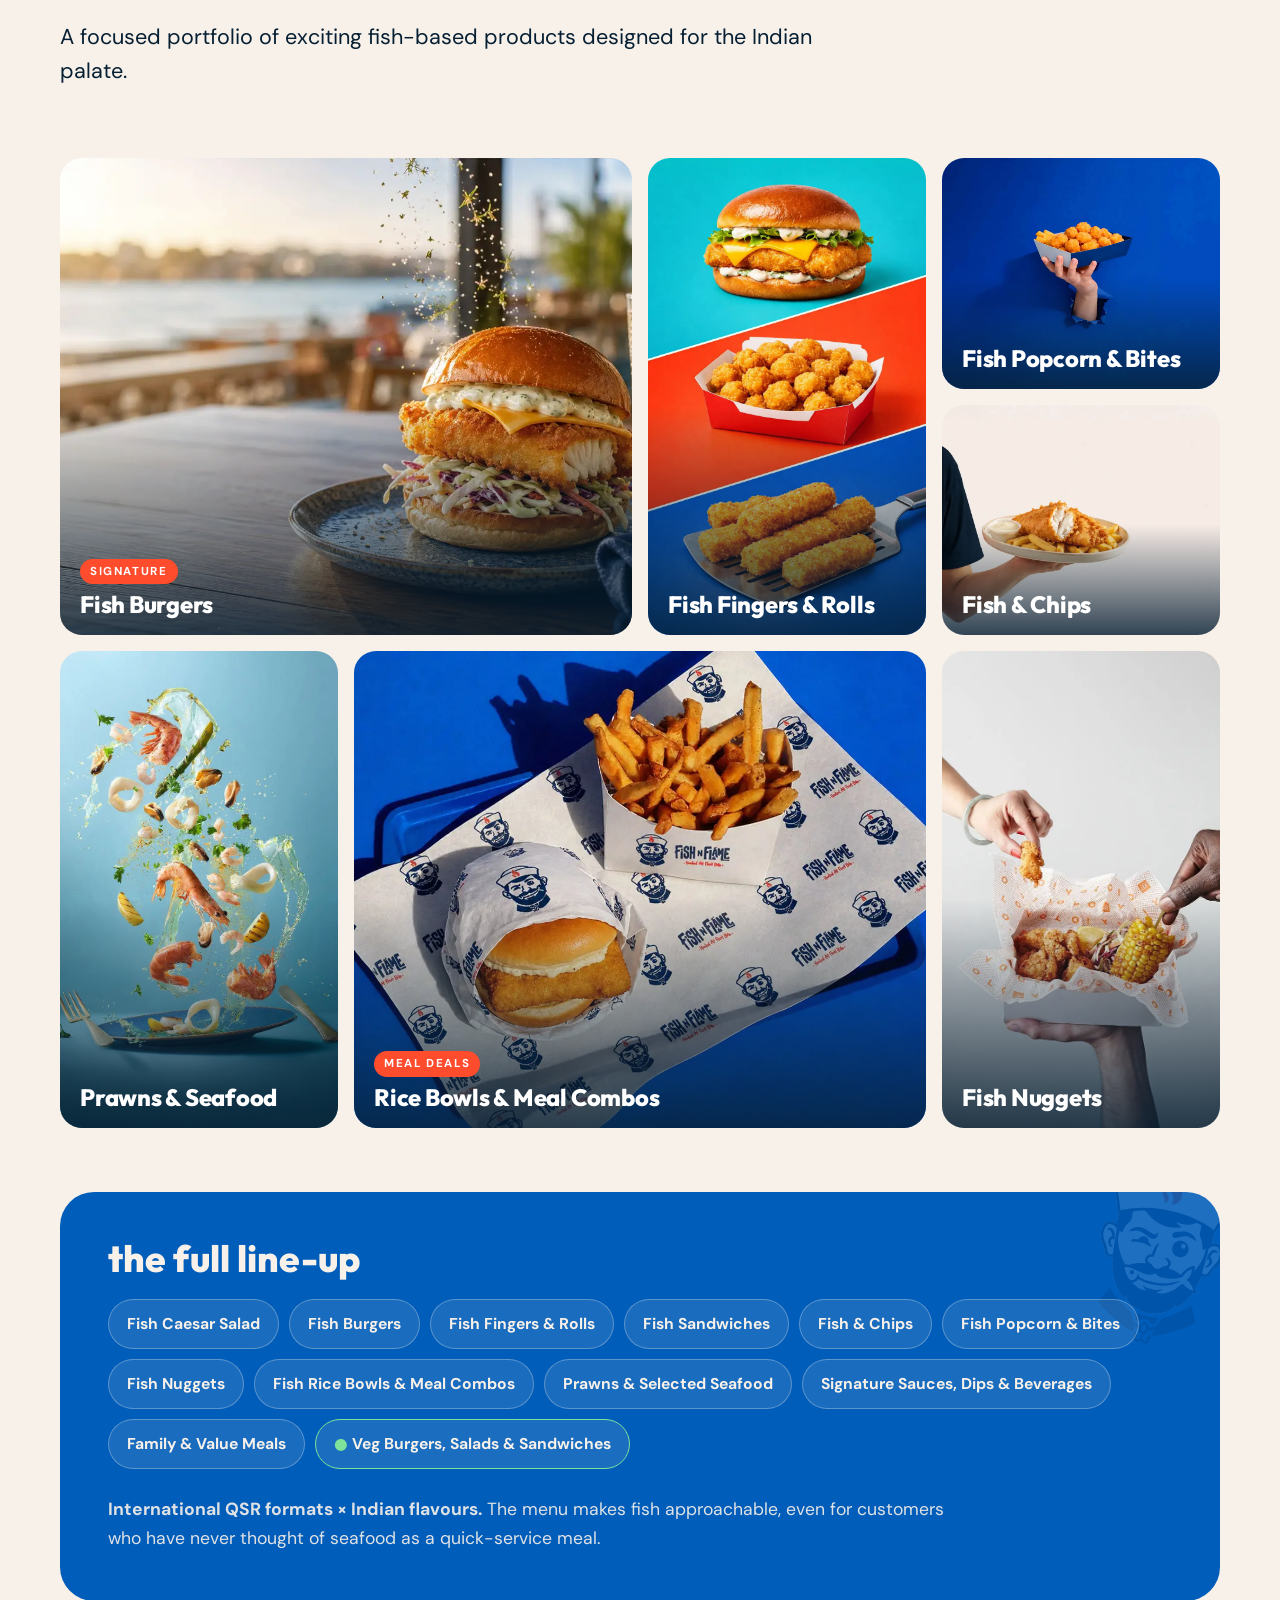
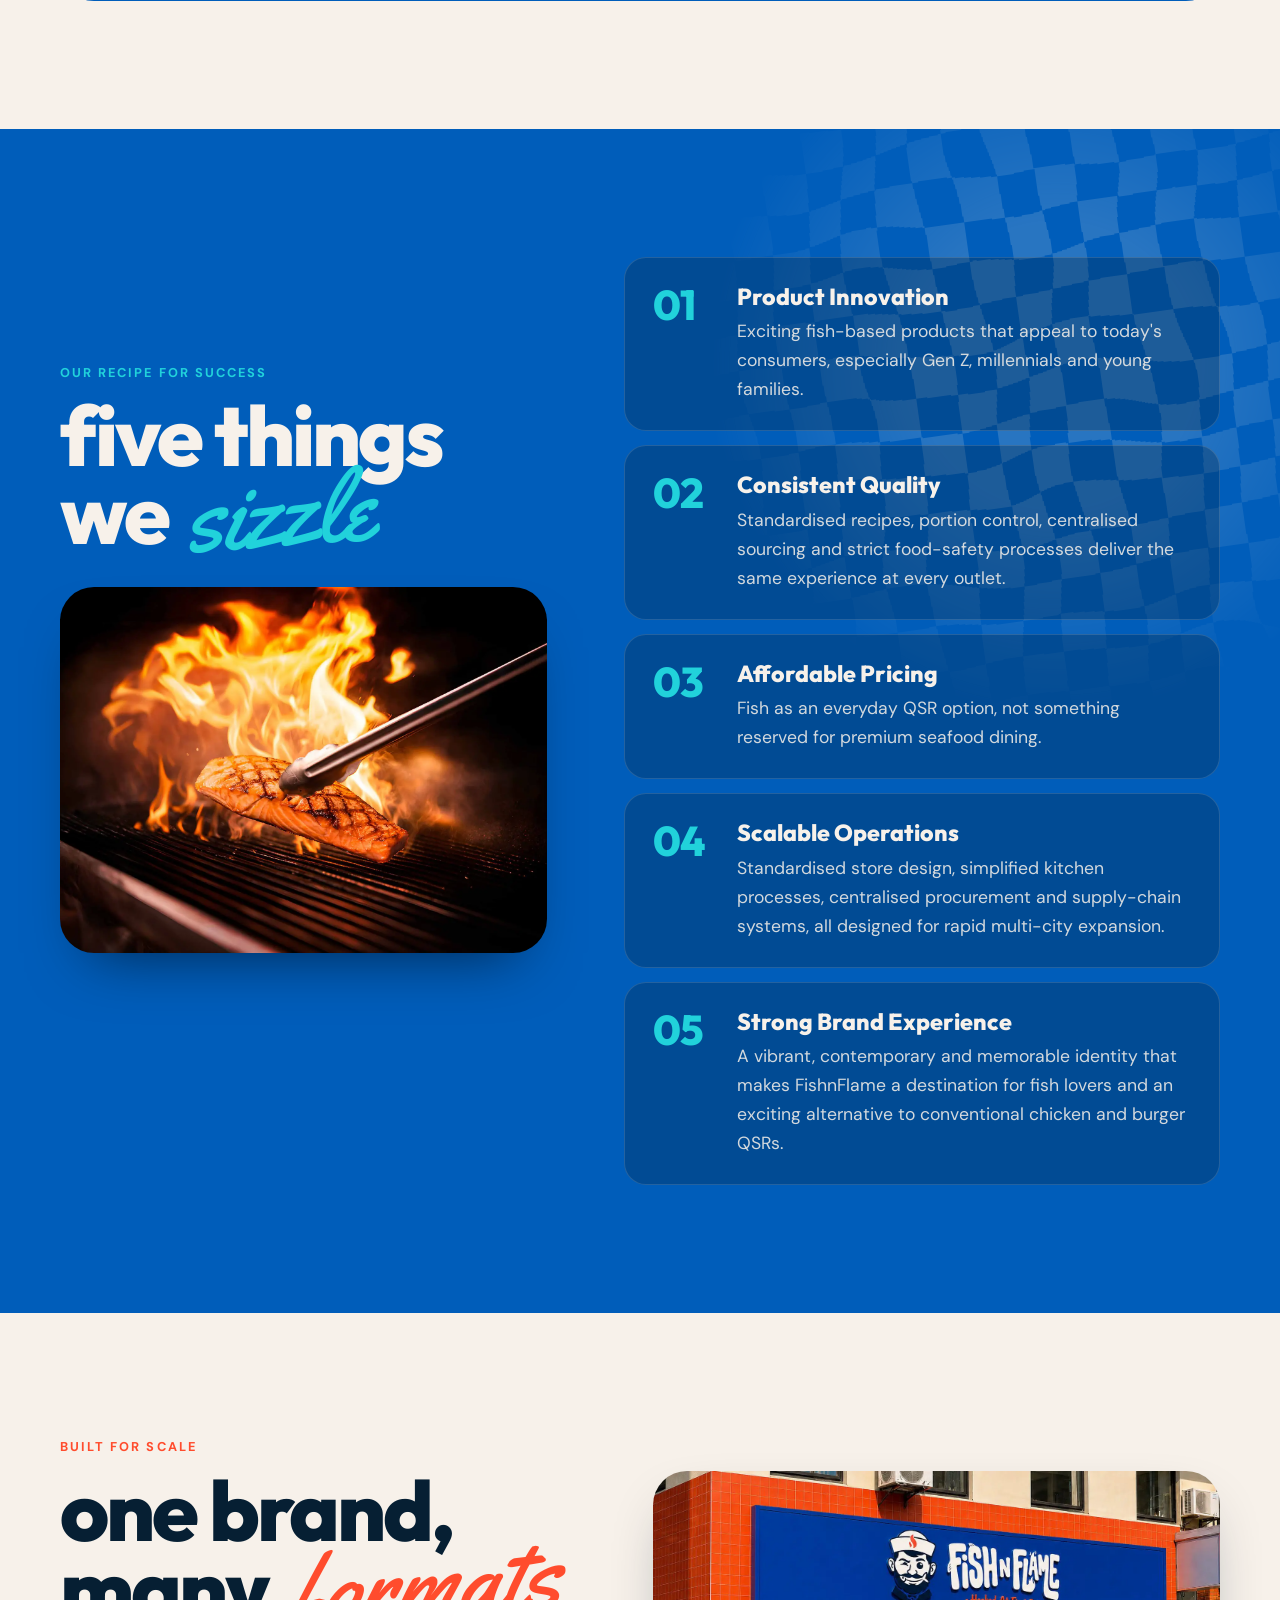
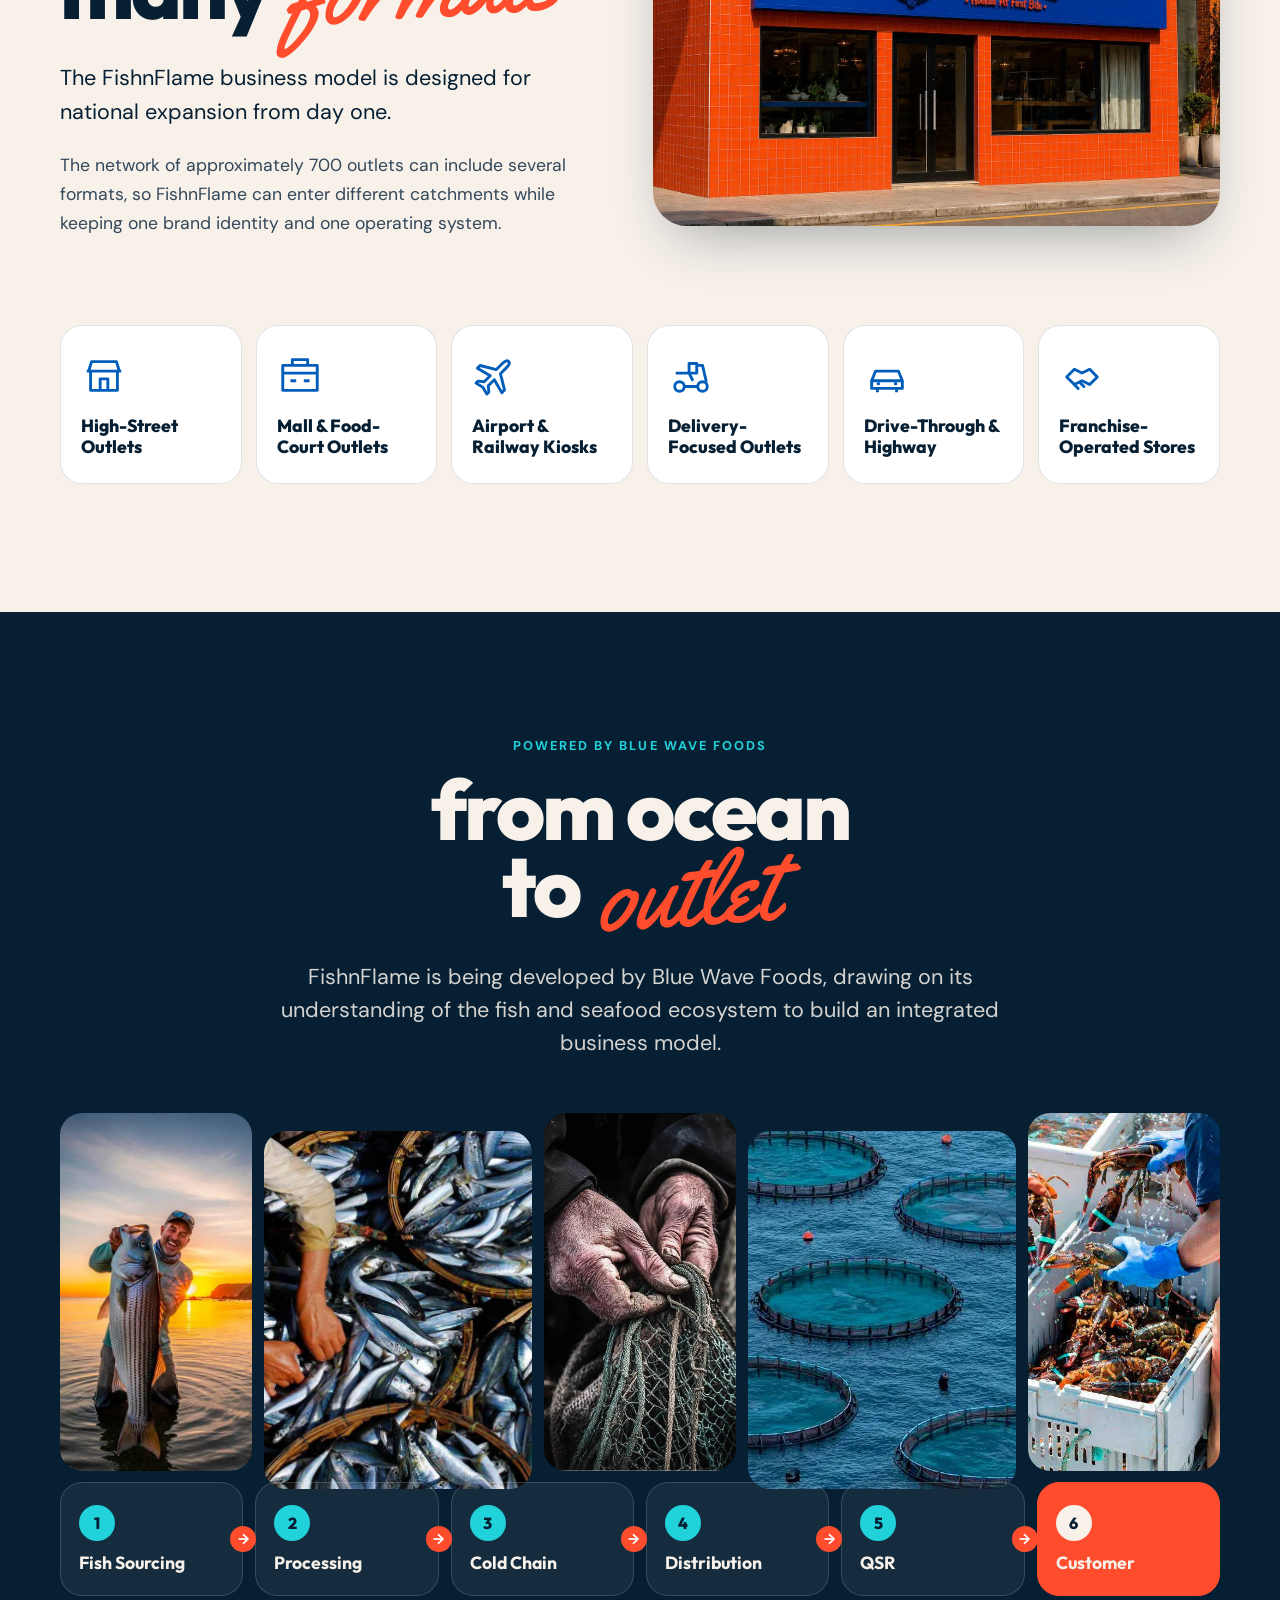
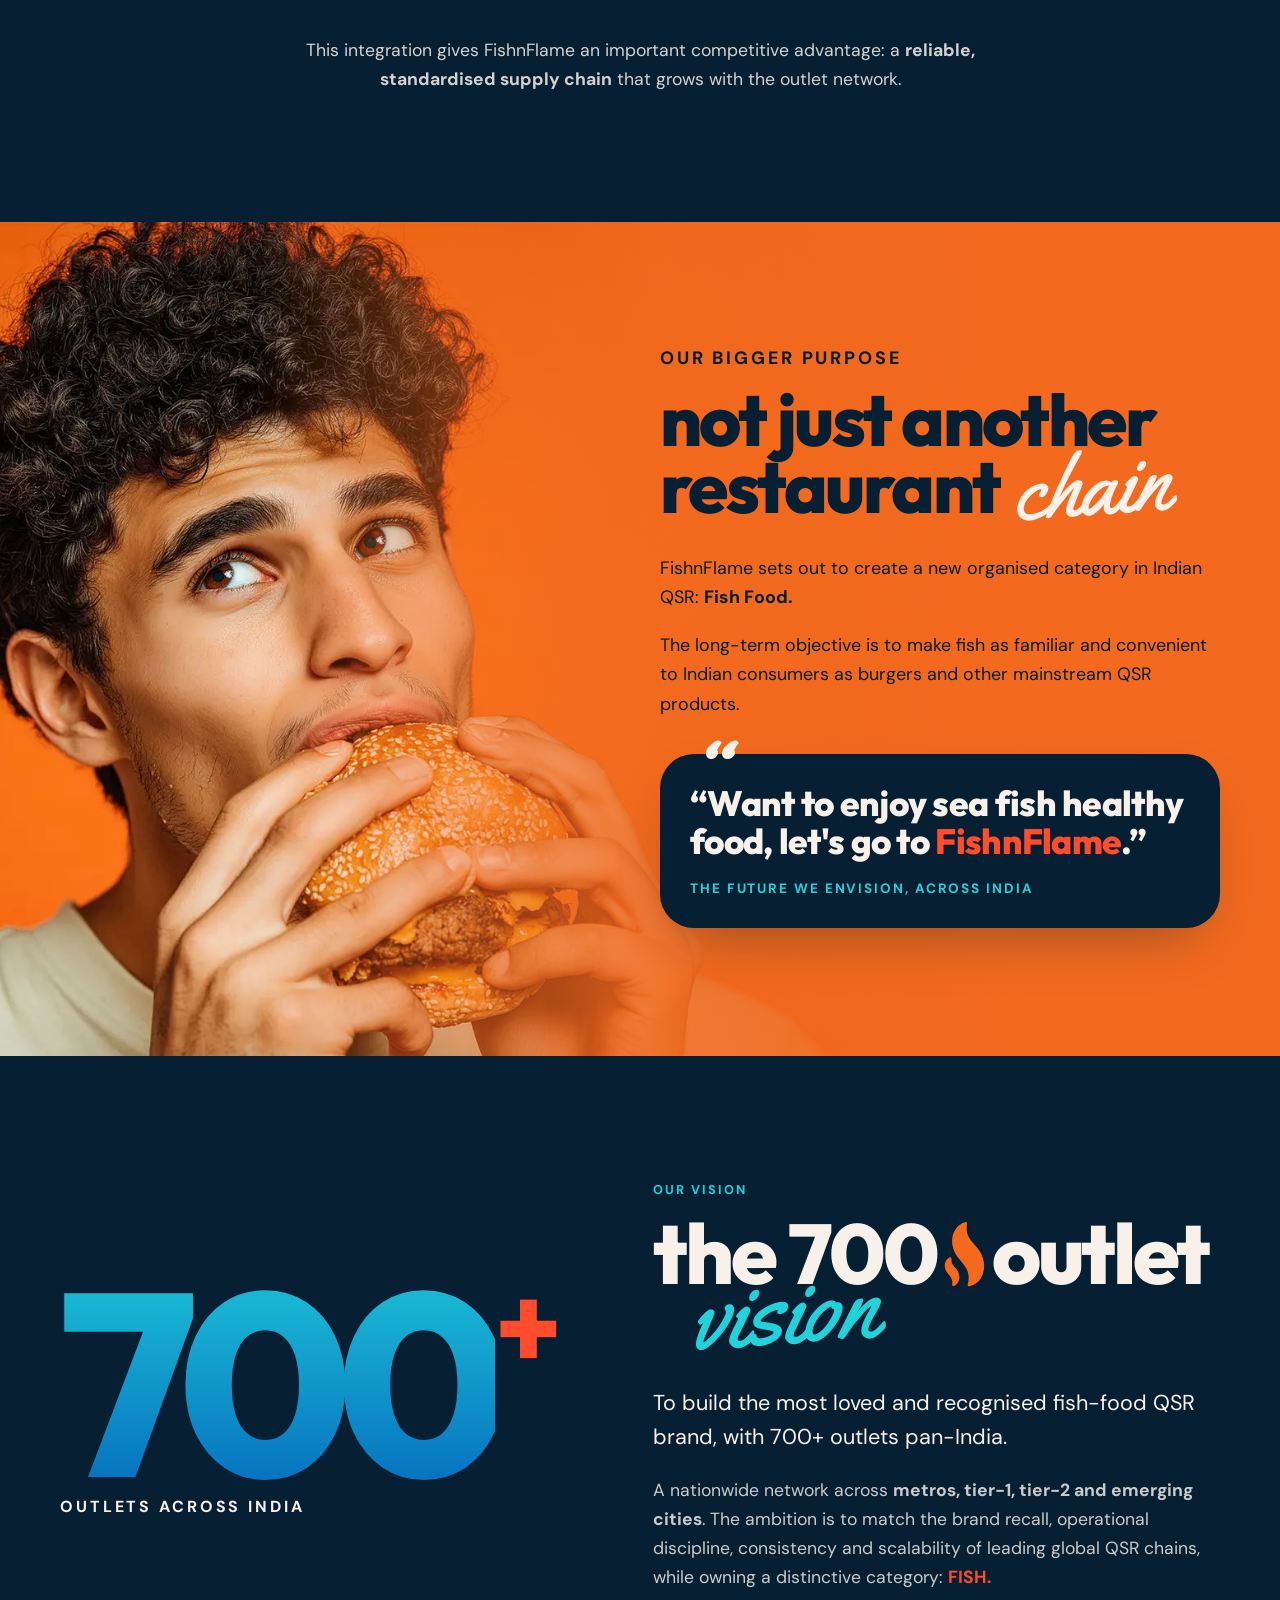
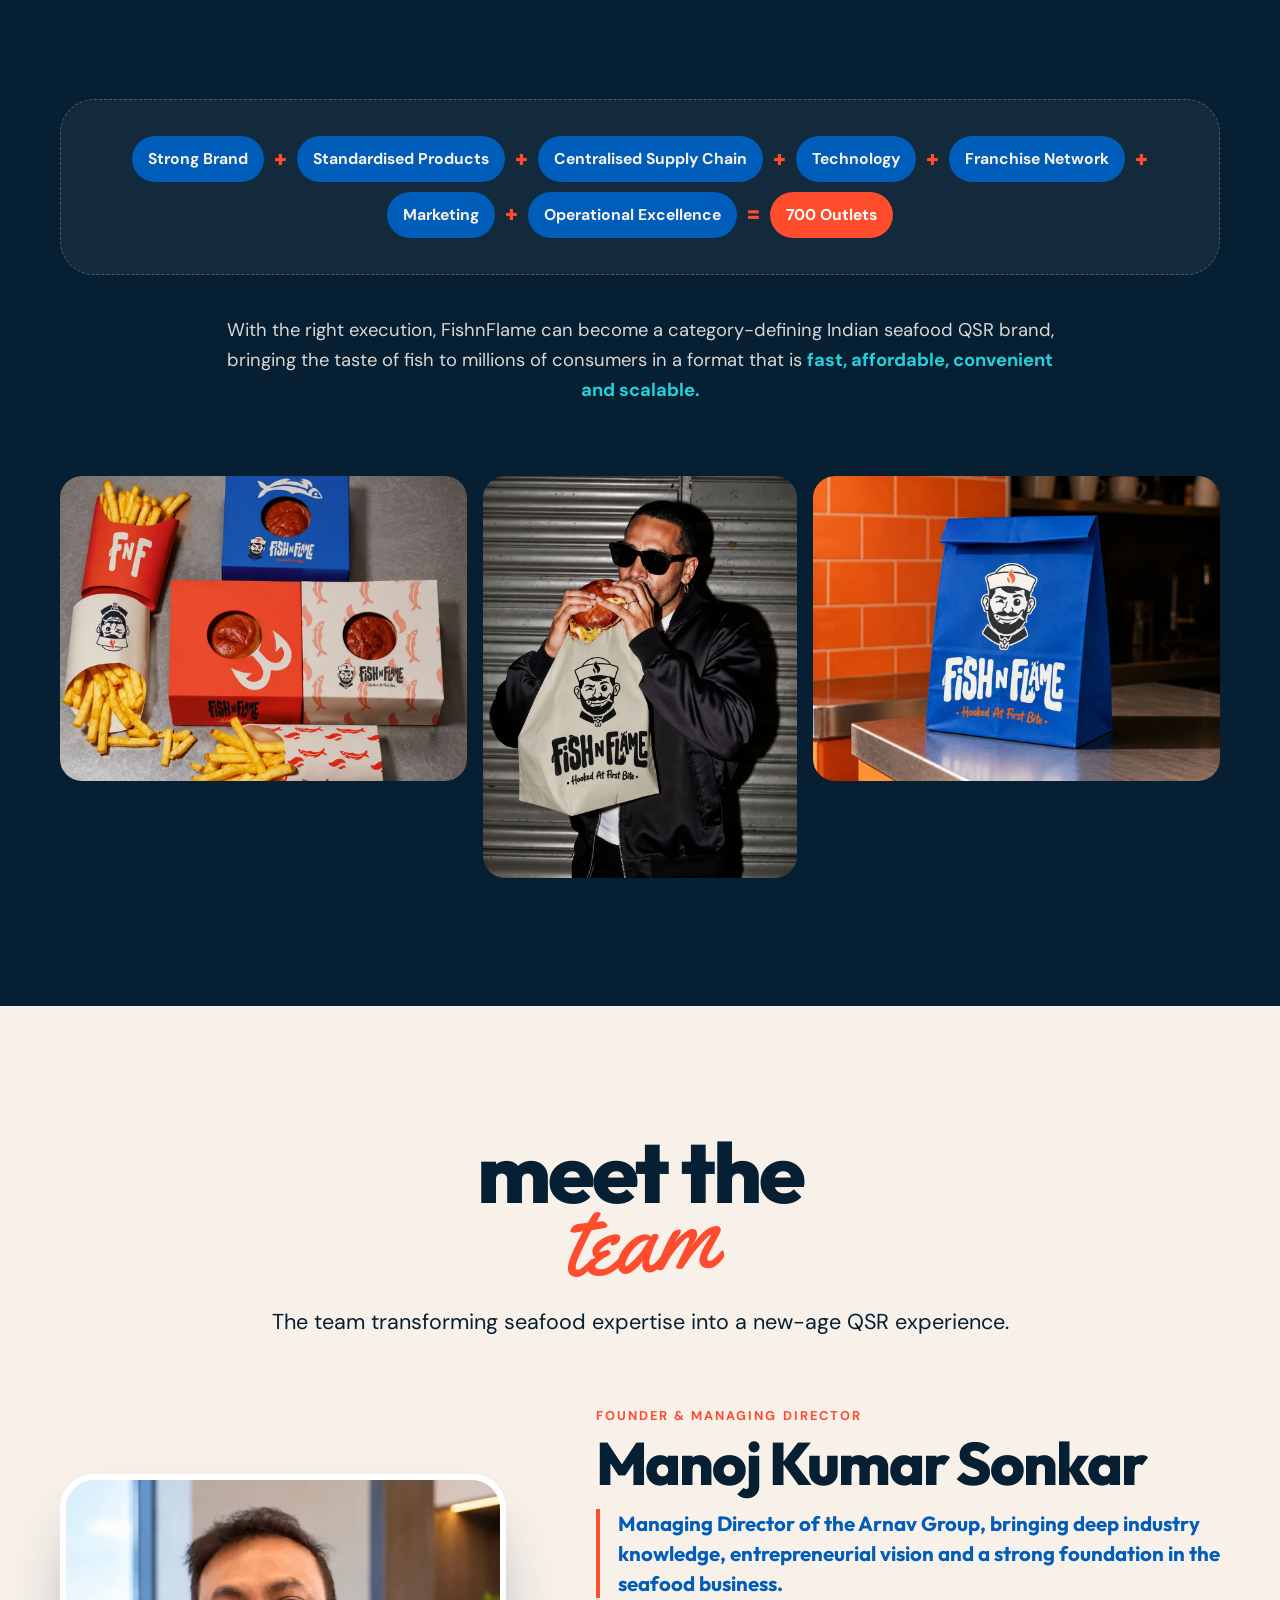
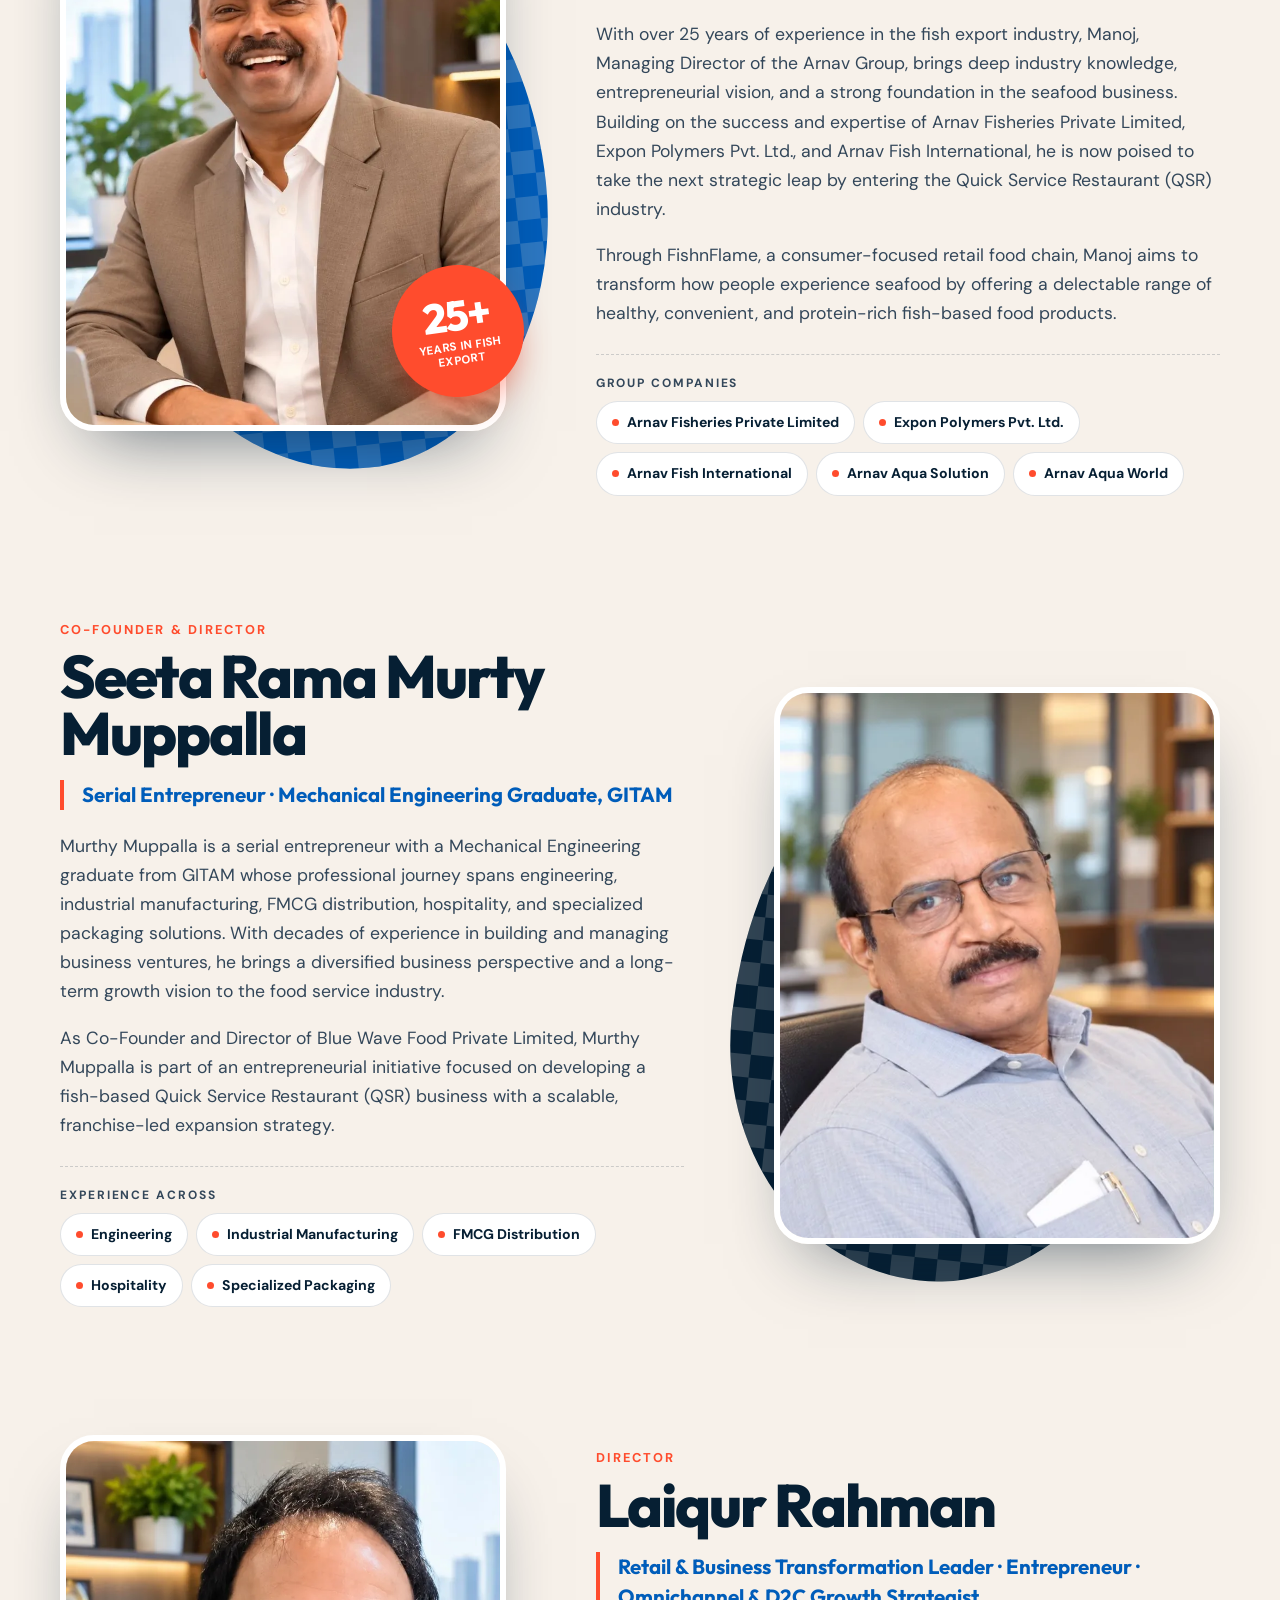
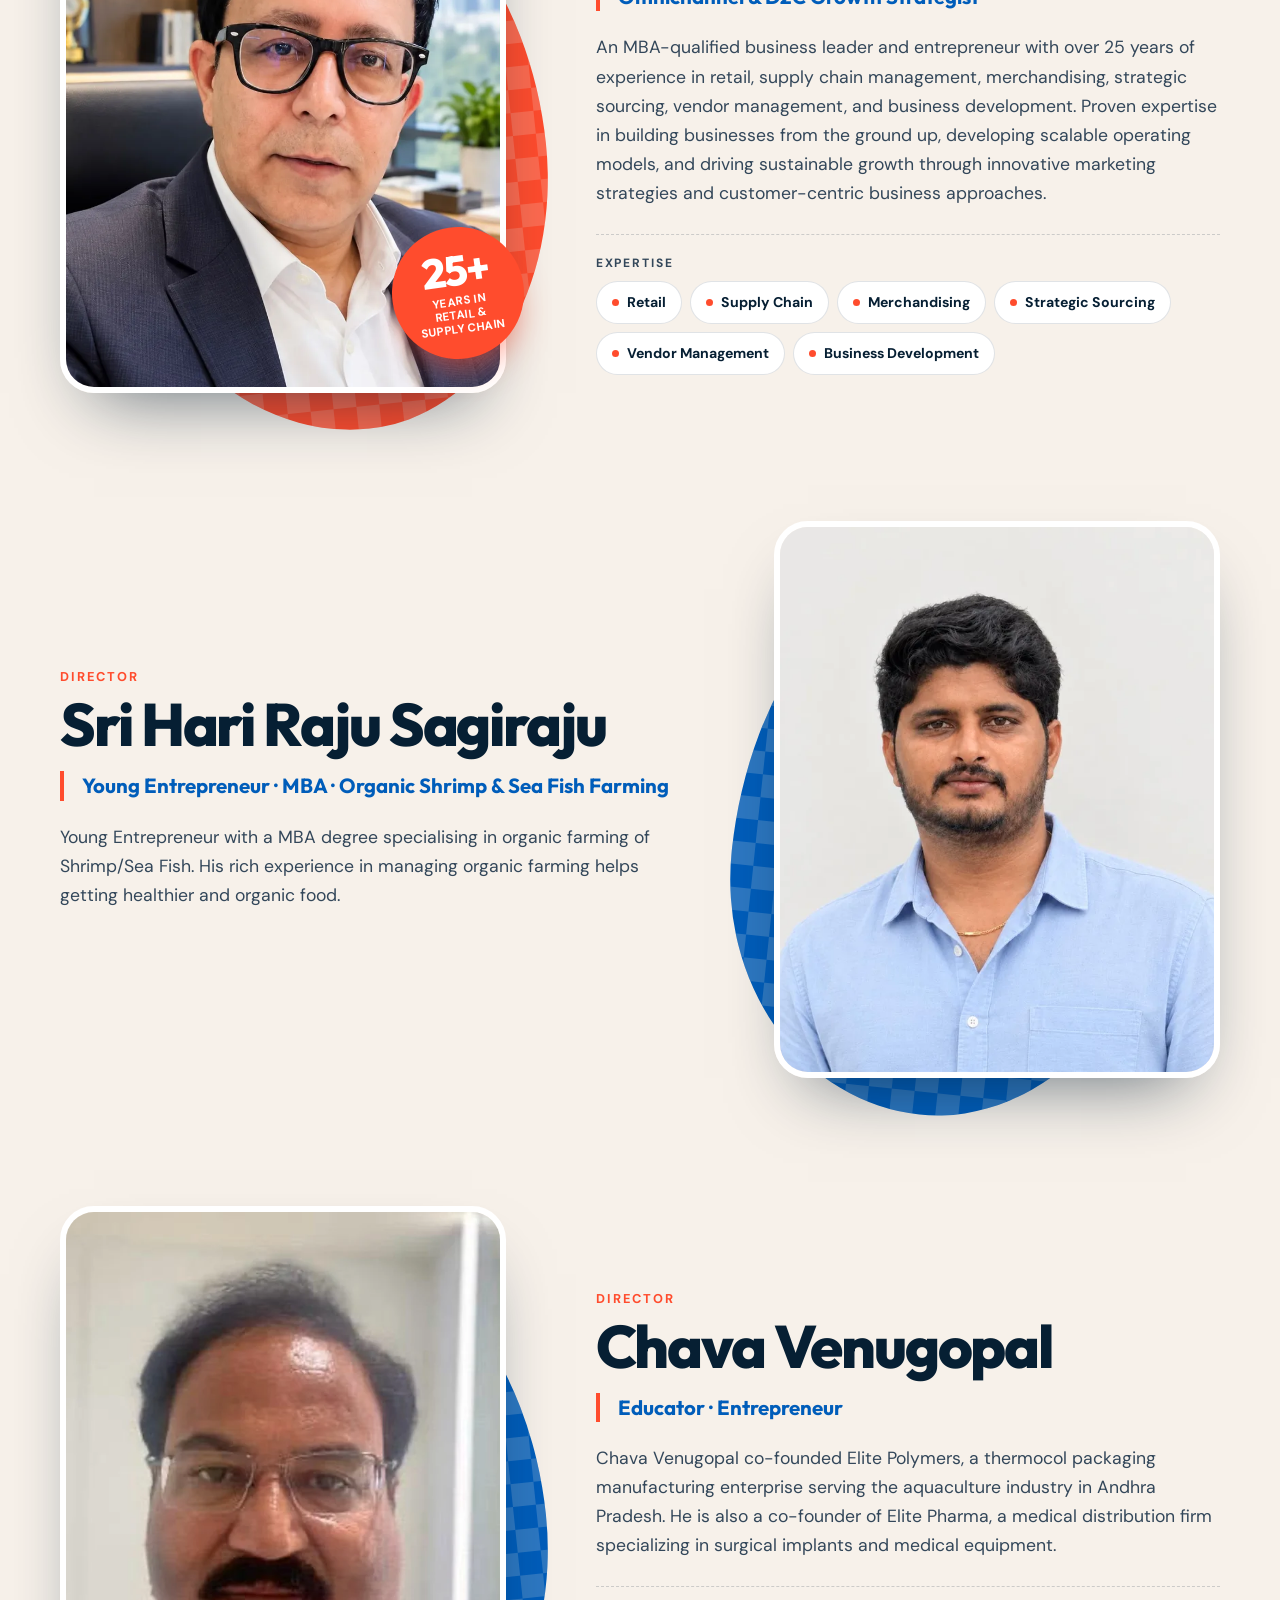
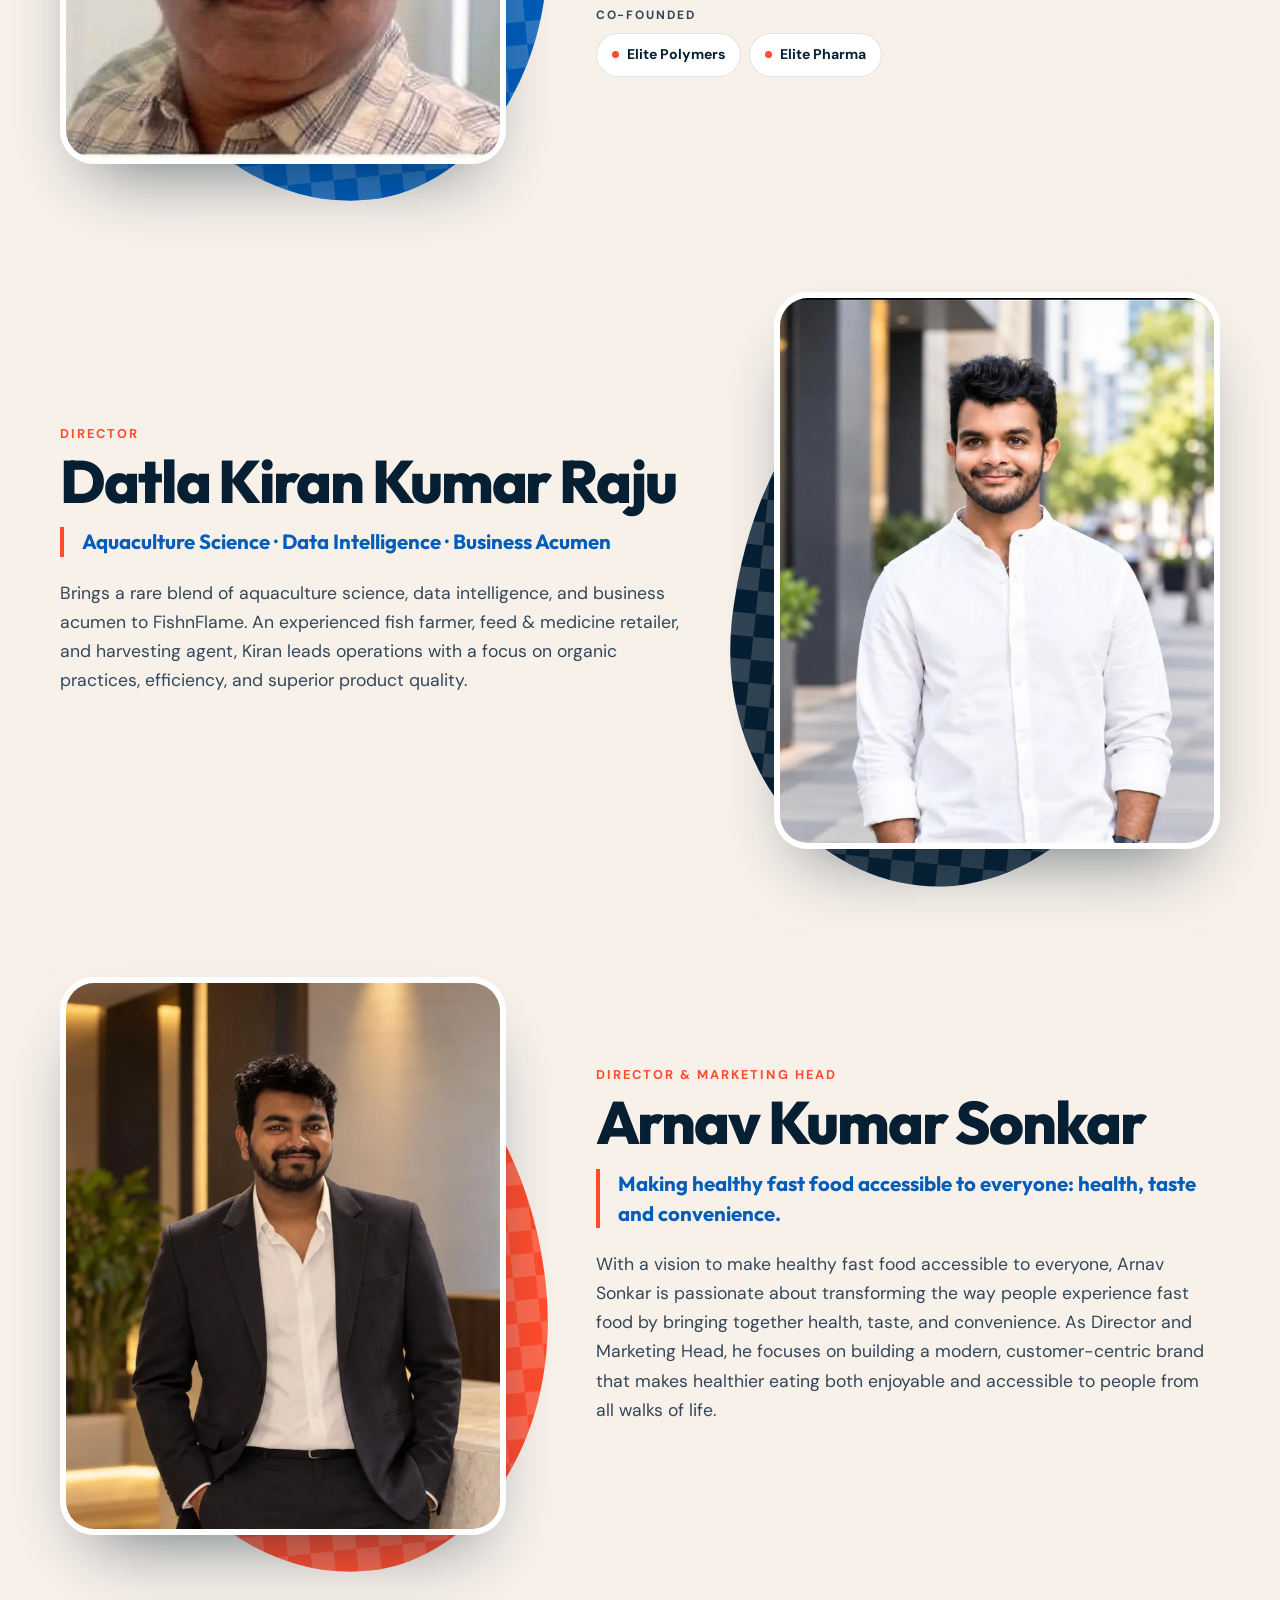
==== commit 92e09a21: "Remove fried chicken mention, new purpose quote, update Arnav group companies Co-Authored-By: Claude" ====
--- a/index.html
+++ b/index.html
@@ -348,9 +348,9 @@
             <span class="t-bold">restaurant <span class="t-script t-shell inline">chain</span></span>
           </h2>
           <p>FishnFlame sets out to create a new organised category in Indian QSR: <strong>Fish Food.</strong></p>
-          <p>The long-term objective is to make fish as familiar and convenient to Indian consumers as burgers, fried chicken and other mainstream QSR products.</p>
+          <p>The long-term objective is to make fish as familiar and convenient to Indian consumers as burgers and other mainstream QSR products.</p>
           <blockquote class="quote">
-            <p>“I want fish, let's go to <span>FishnFlame</span>.”</p>
+            <p>“Want to enjoy sea fish healthy food, let's go to <span>FishnFlame</span>.”</p>
             <cite>The future we envision, across India</cite>
           </blockquote>
         </div>
@@ -420,14 +420,16 @@
               <p class="eyebrow">Founder &amp; Managing Director</p>
               <h3 class="leader__name">Manoj Kumar Sonkar</h3>
               <p class="leader__intro">Managing Director of the Arnav Group, bringing deep industry knowledge, entrepreneurial vision and a strong foundation in the seafood business.</p>
-              <p>With over 25 years of experience in the fish export industry, Manoj, Managing Director of the Arnav Group, brings deep industry knowledge, entrepreneurial vision, and a strong foundation in the seafood business. Building on the success and expertise of Arnav Fisheries Ltd., Expon Polymers Pvt. Ltd., and Arnav Fish International, he is now poised to take the next strategic leap by entering the Quick Service Restaurant (QSR) industry.</p>
+              <p>With over 25 years of experience in the fish export industry, Manoj, Managing Director of the Arnav Group, brings deep industry knowledge, entrepreneurial vision, and a strong foundation in the seafood business. Building on the success and expertise of Arnav Fisheries Private Limited, Expon Polymers Pvt. Ltd., and Arnav Fish International, he is now poised to take the next strategic leap by entering the Quick Service Restaurant (QSR) industry.</p>
               <p>Through FishnFlame, a consumer-focused retail food chain, Manoj aims to transform how people experience seafood by offering a delectable range of healthy, convenient, and protein-rich fish-based food products.</p>
               <div class="leader__tags">
                 <span class="leader__tags-label">Group companies</span>
                 <ul>
-                  <li>Arnav Fisheries Ltd.</li>
+                  <li>Arnav Fisheries Private Limited</li>
                   <li>Expon Polymers Pvt. Ltd.</li>
                   <li>Arnav Fish International</li>
+                  <li>Arnav Aqua Solution</li>
+                  <li>Arnav Aqua World</li>
                 </ul>
               </div>
             </div>
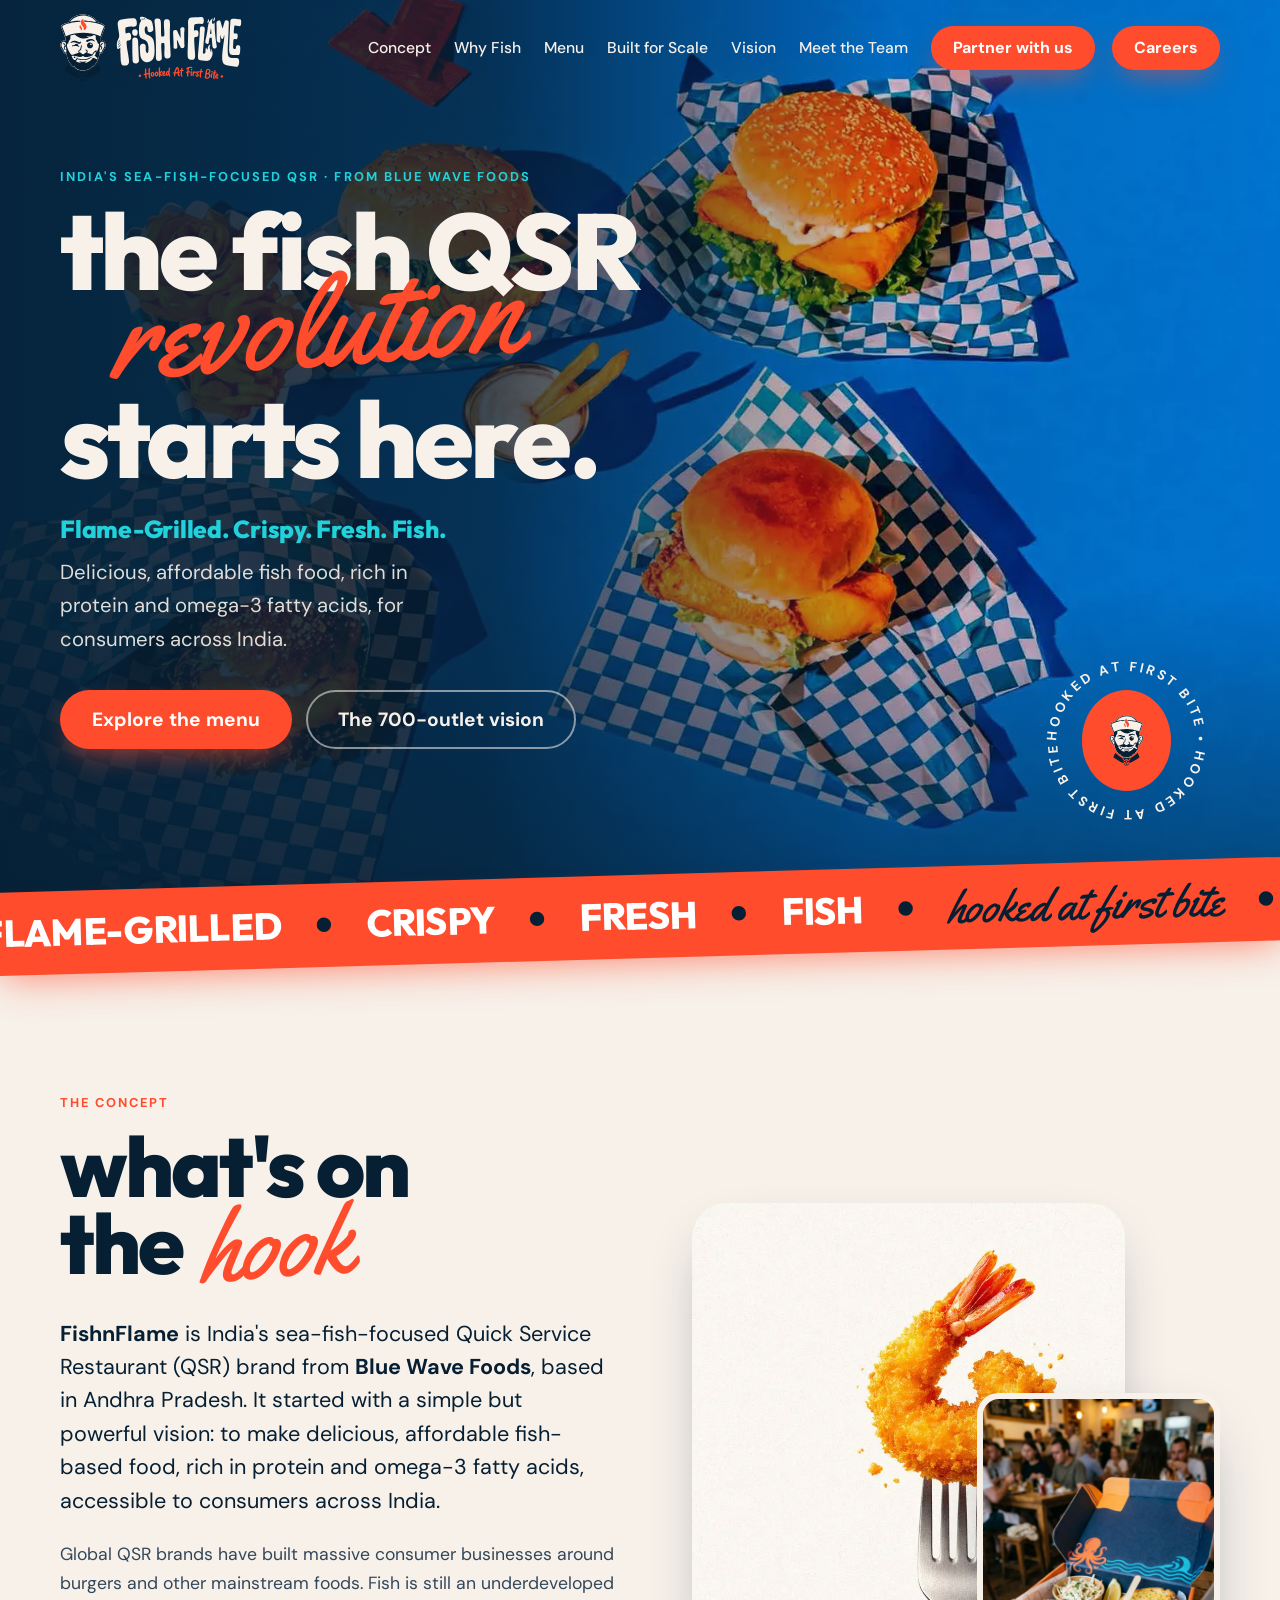
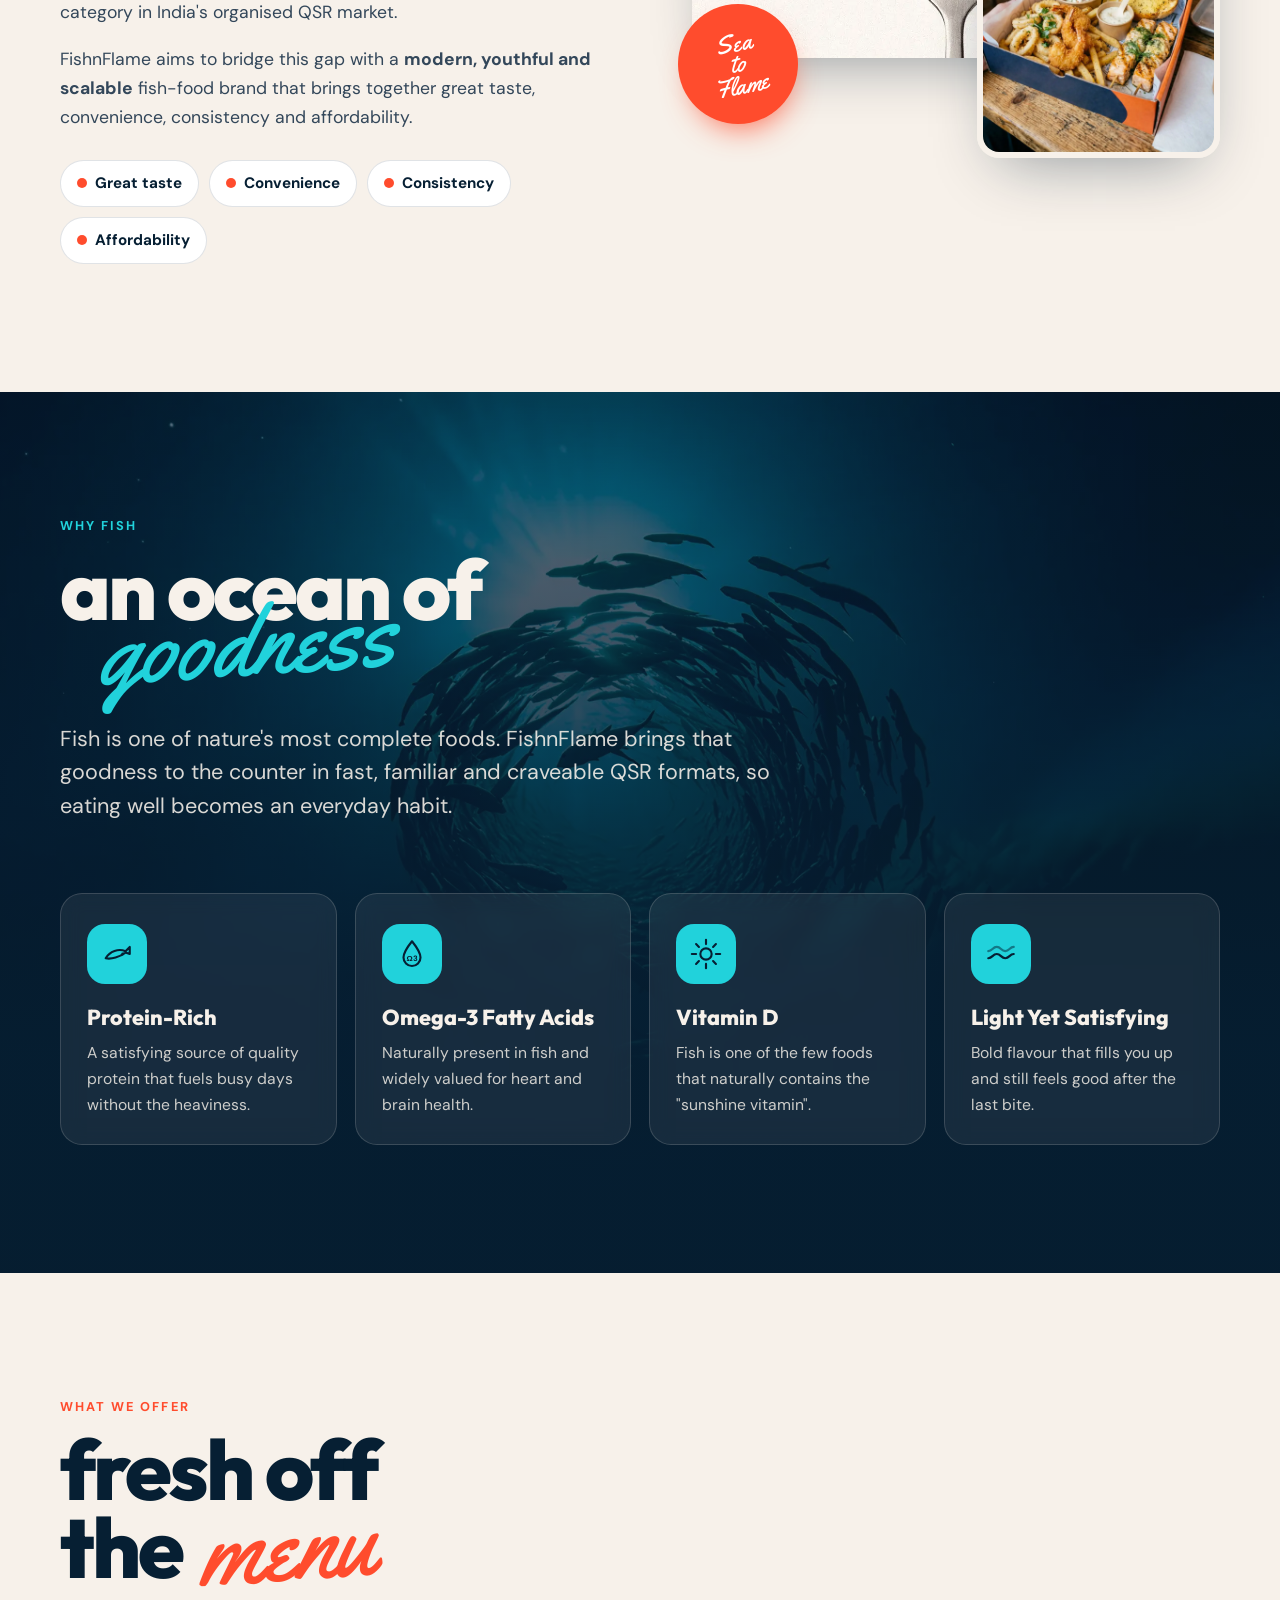
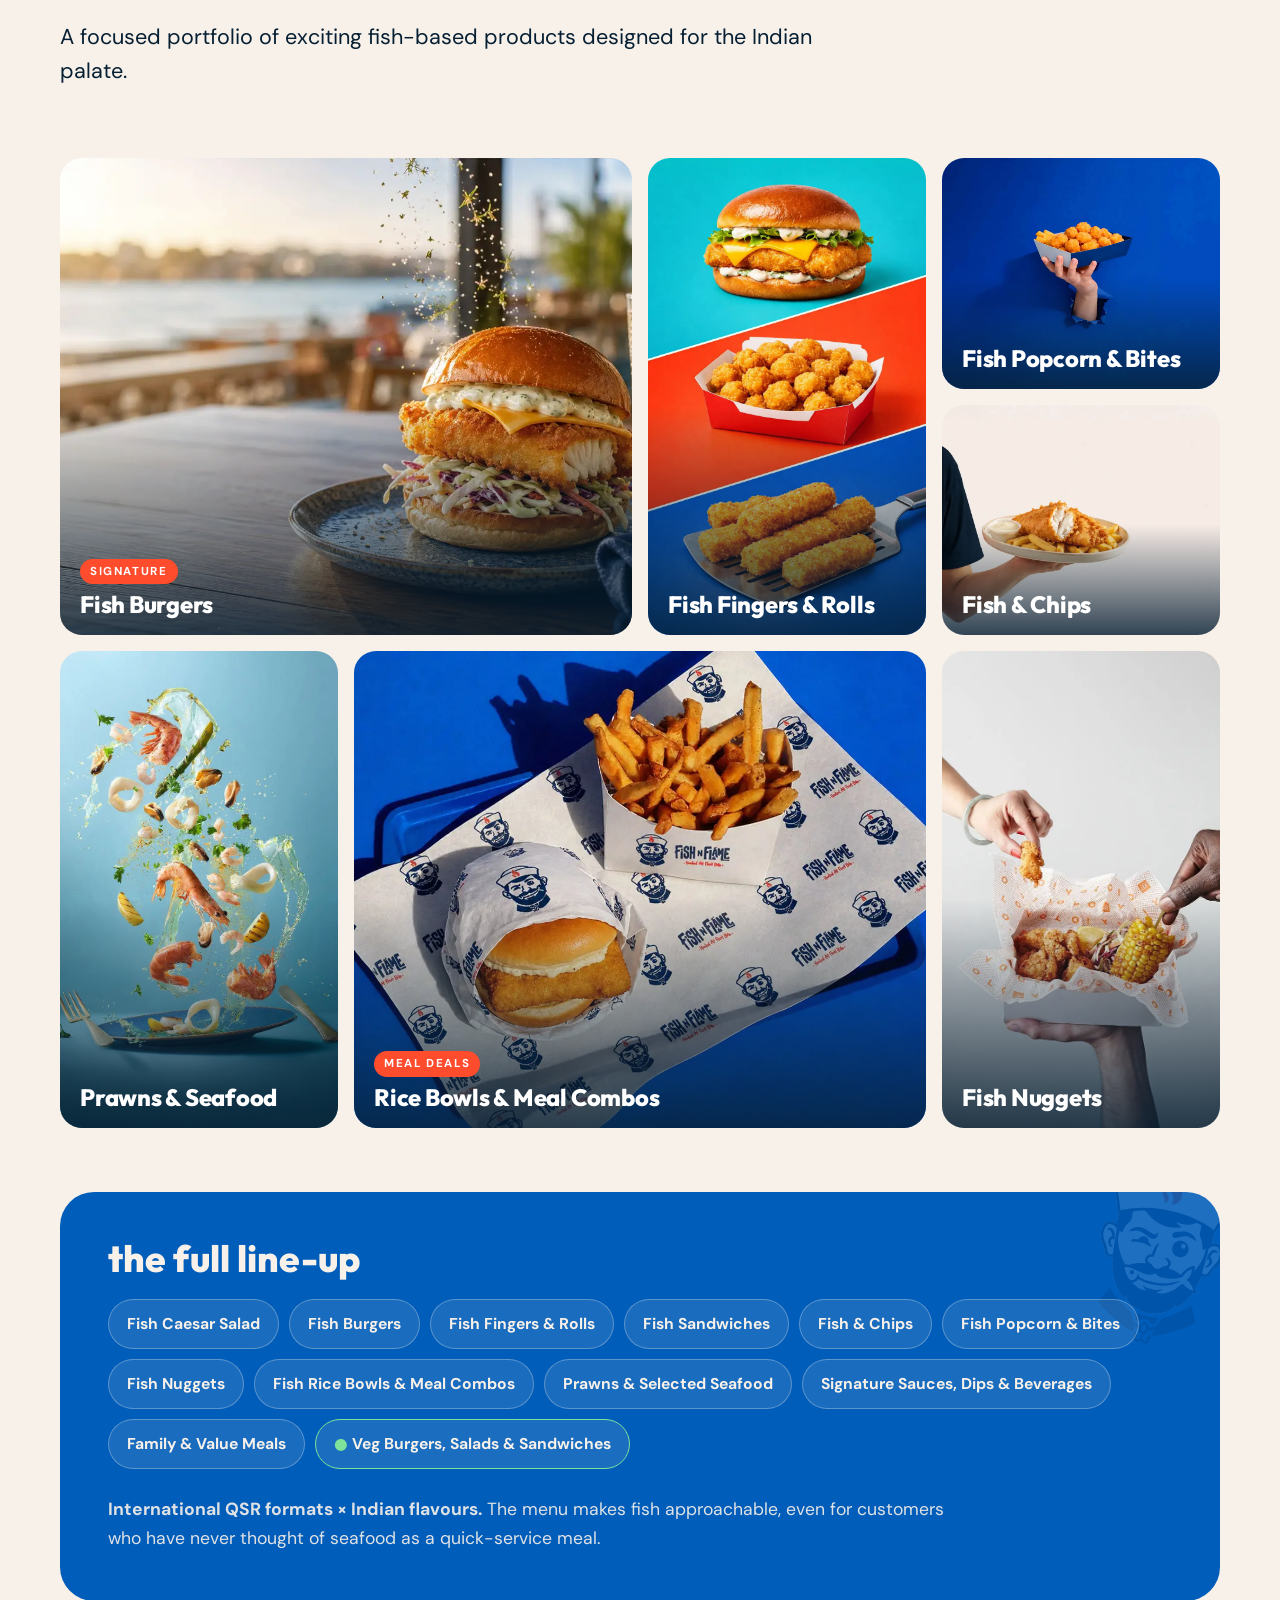
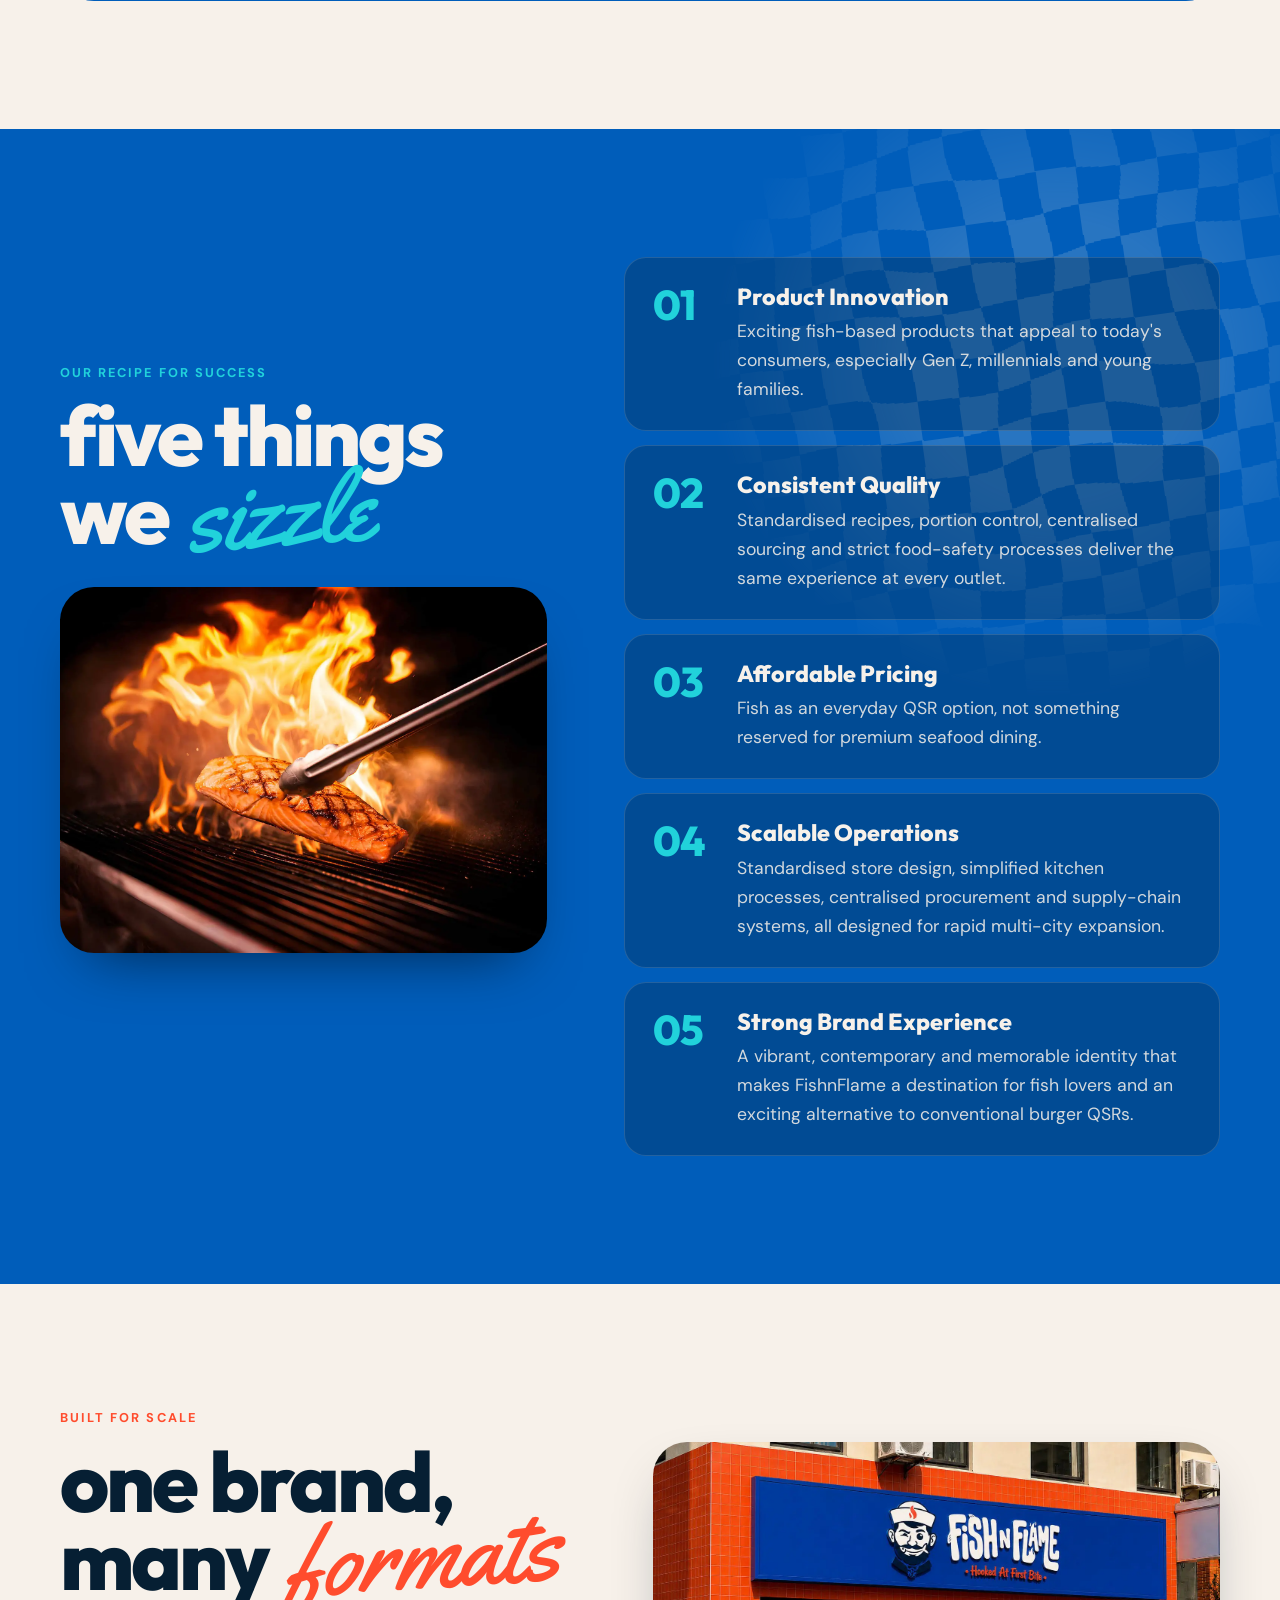
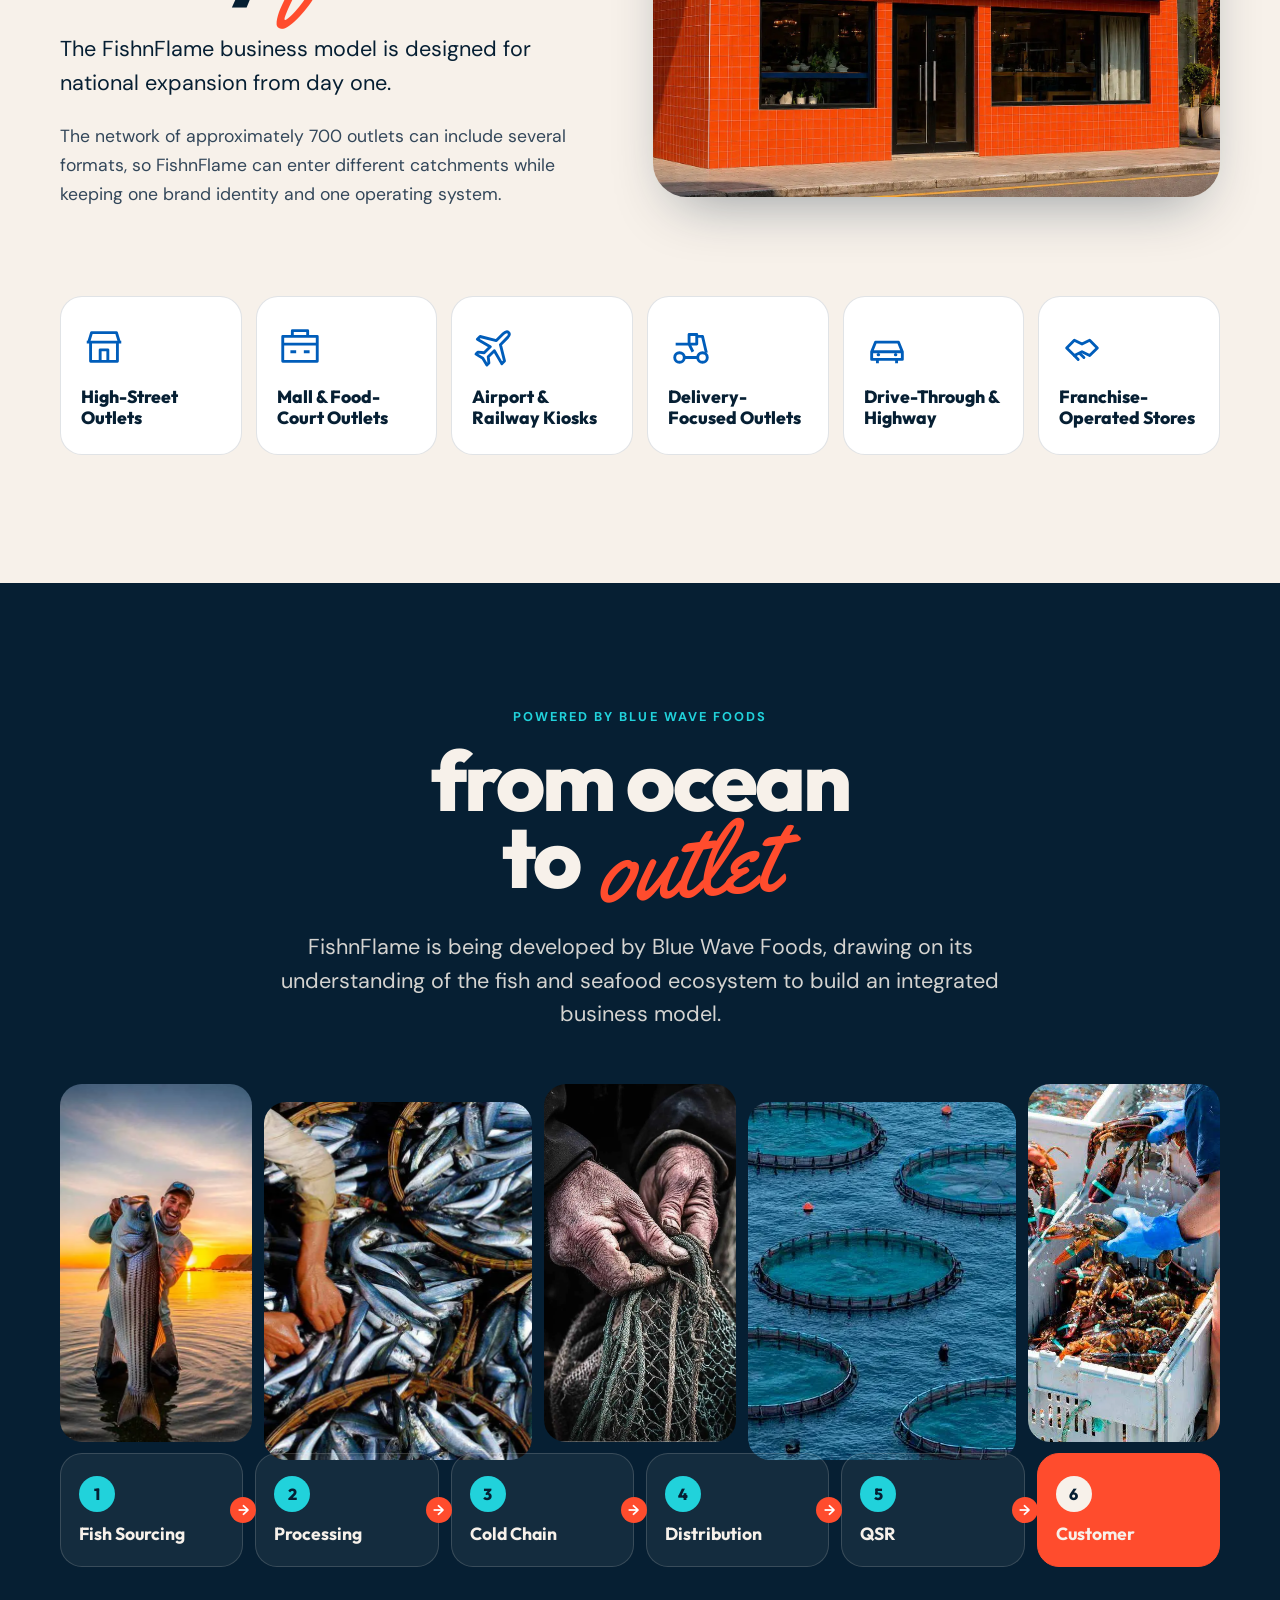
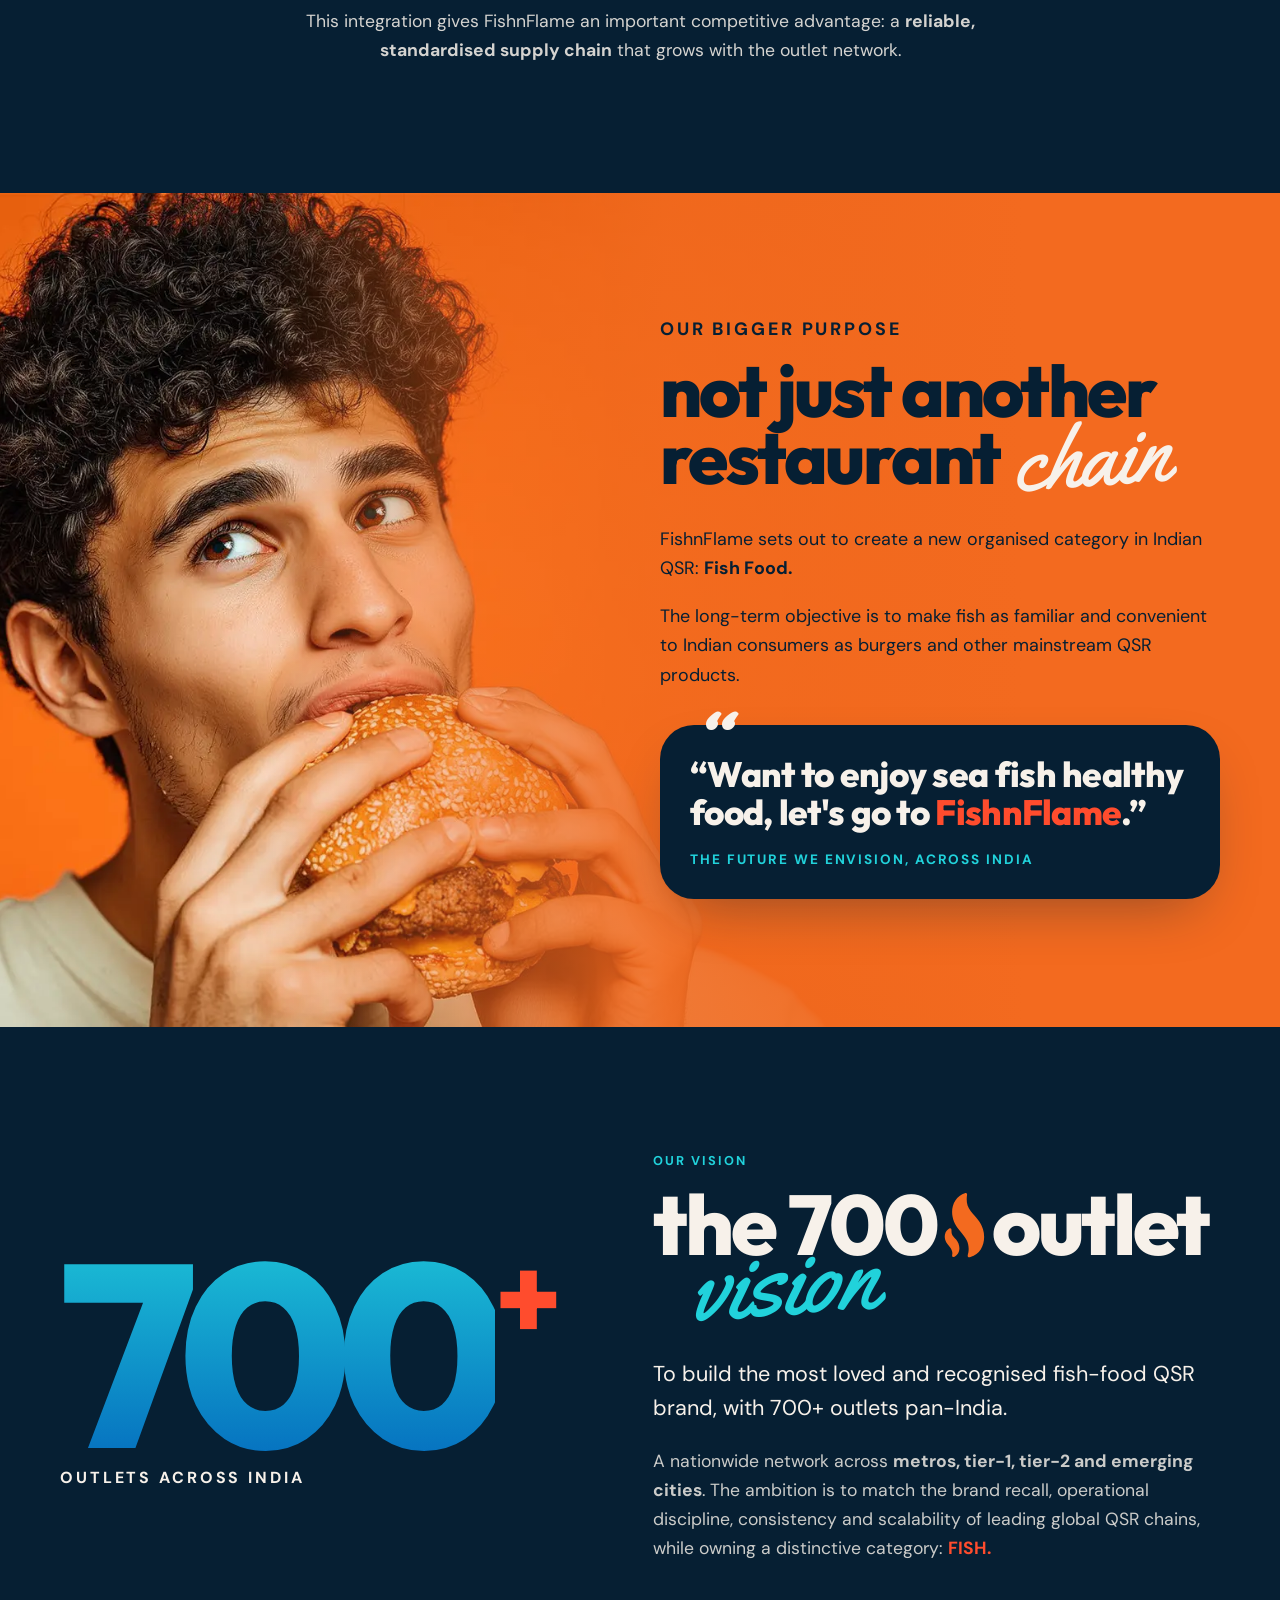
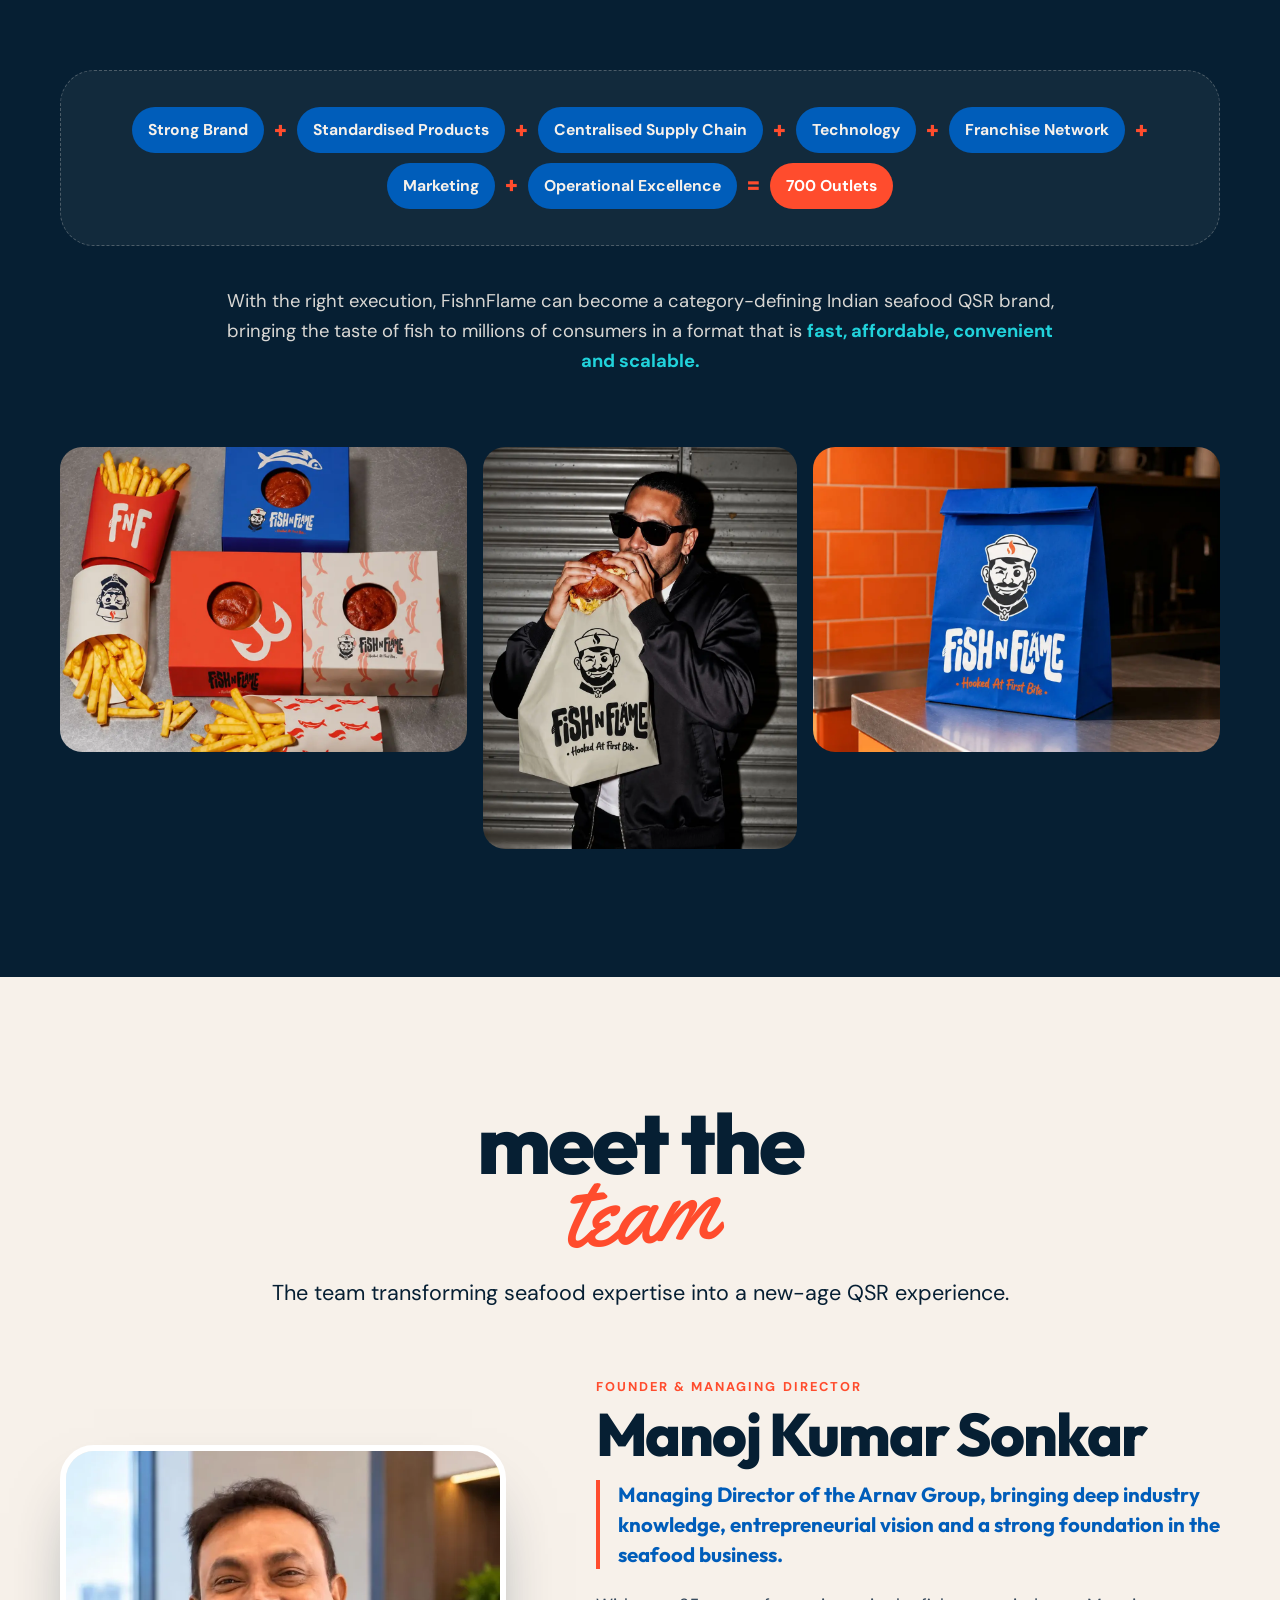
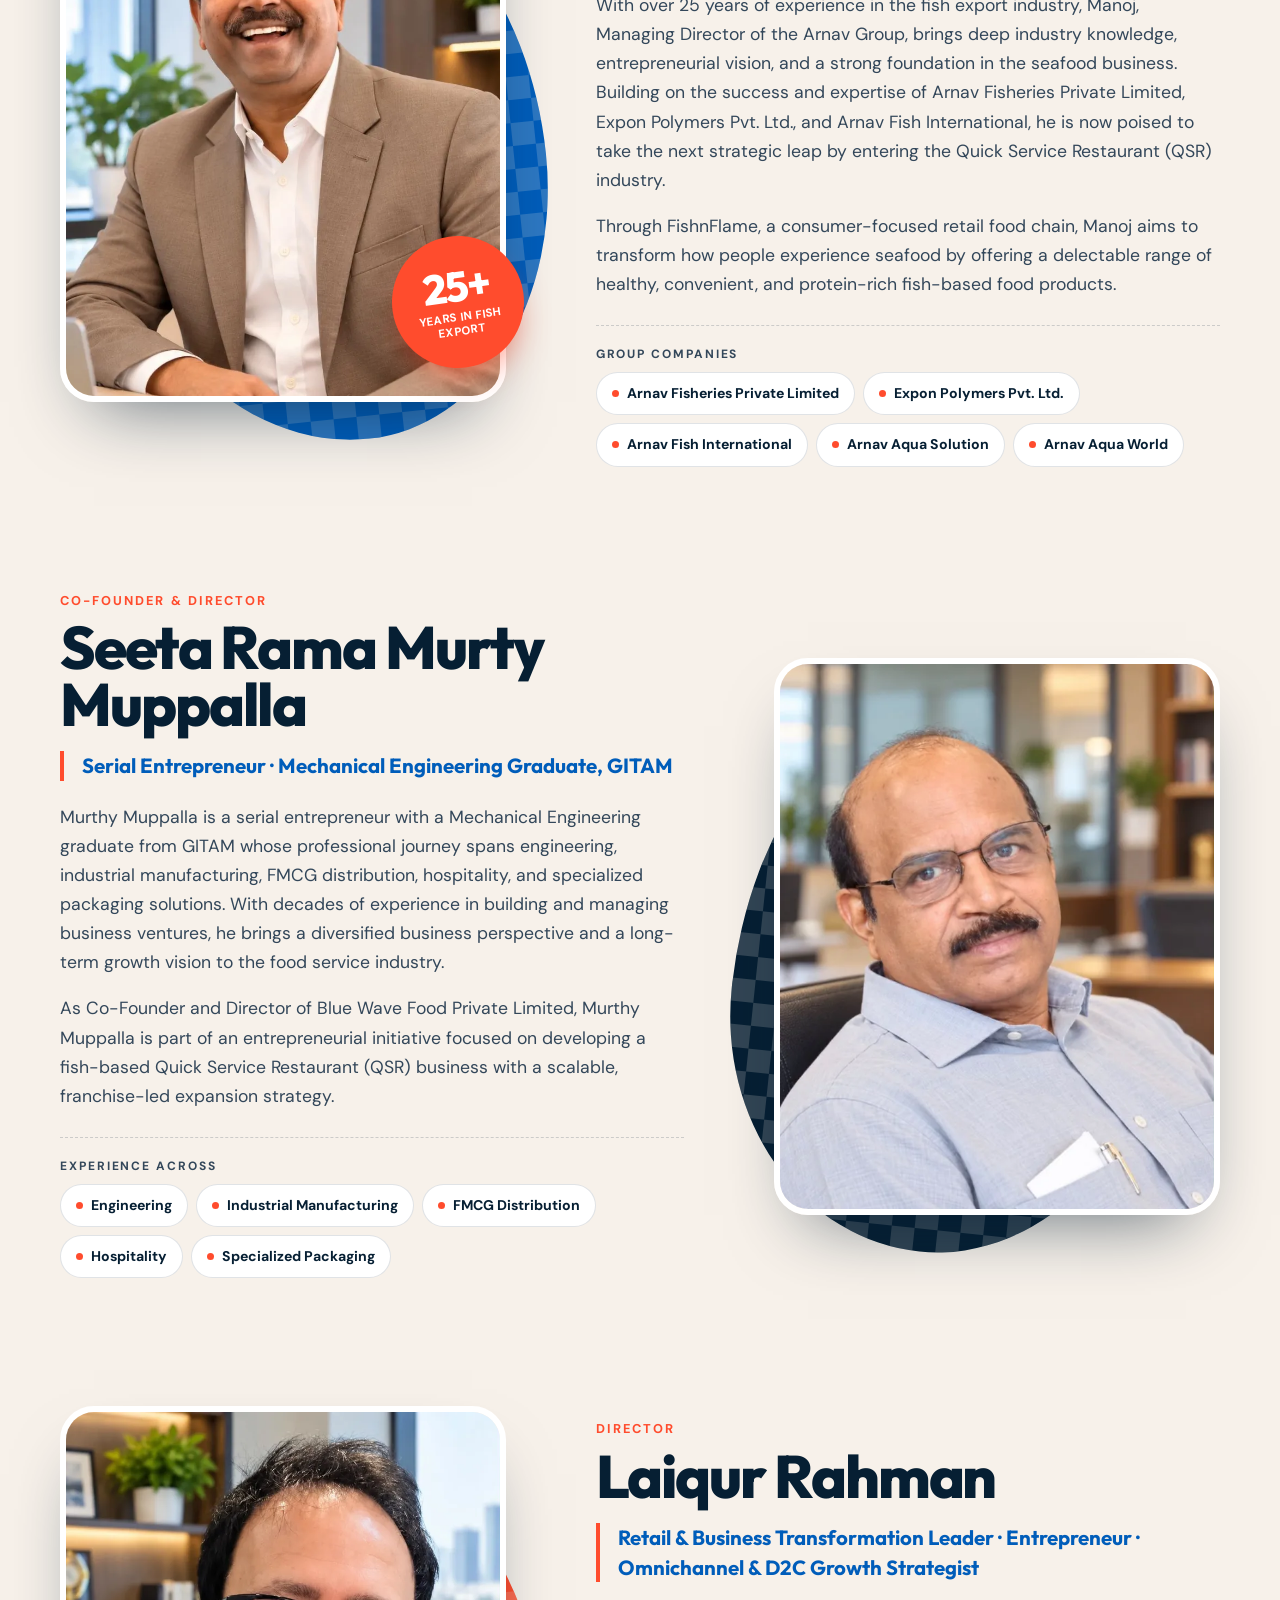
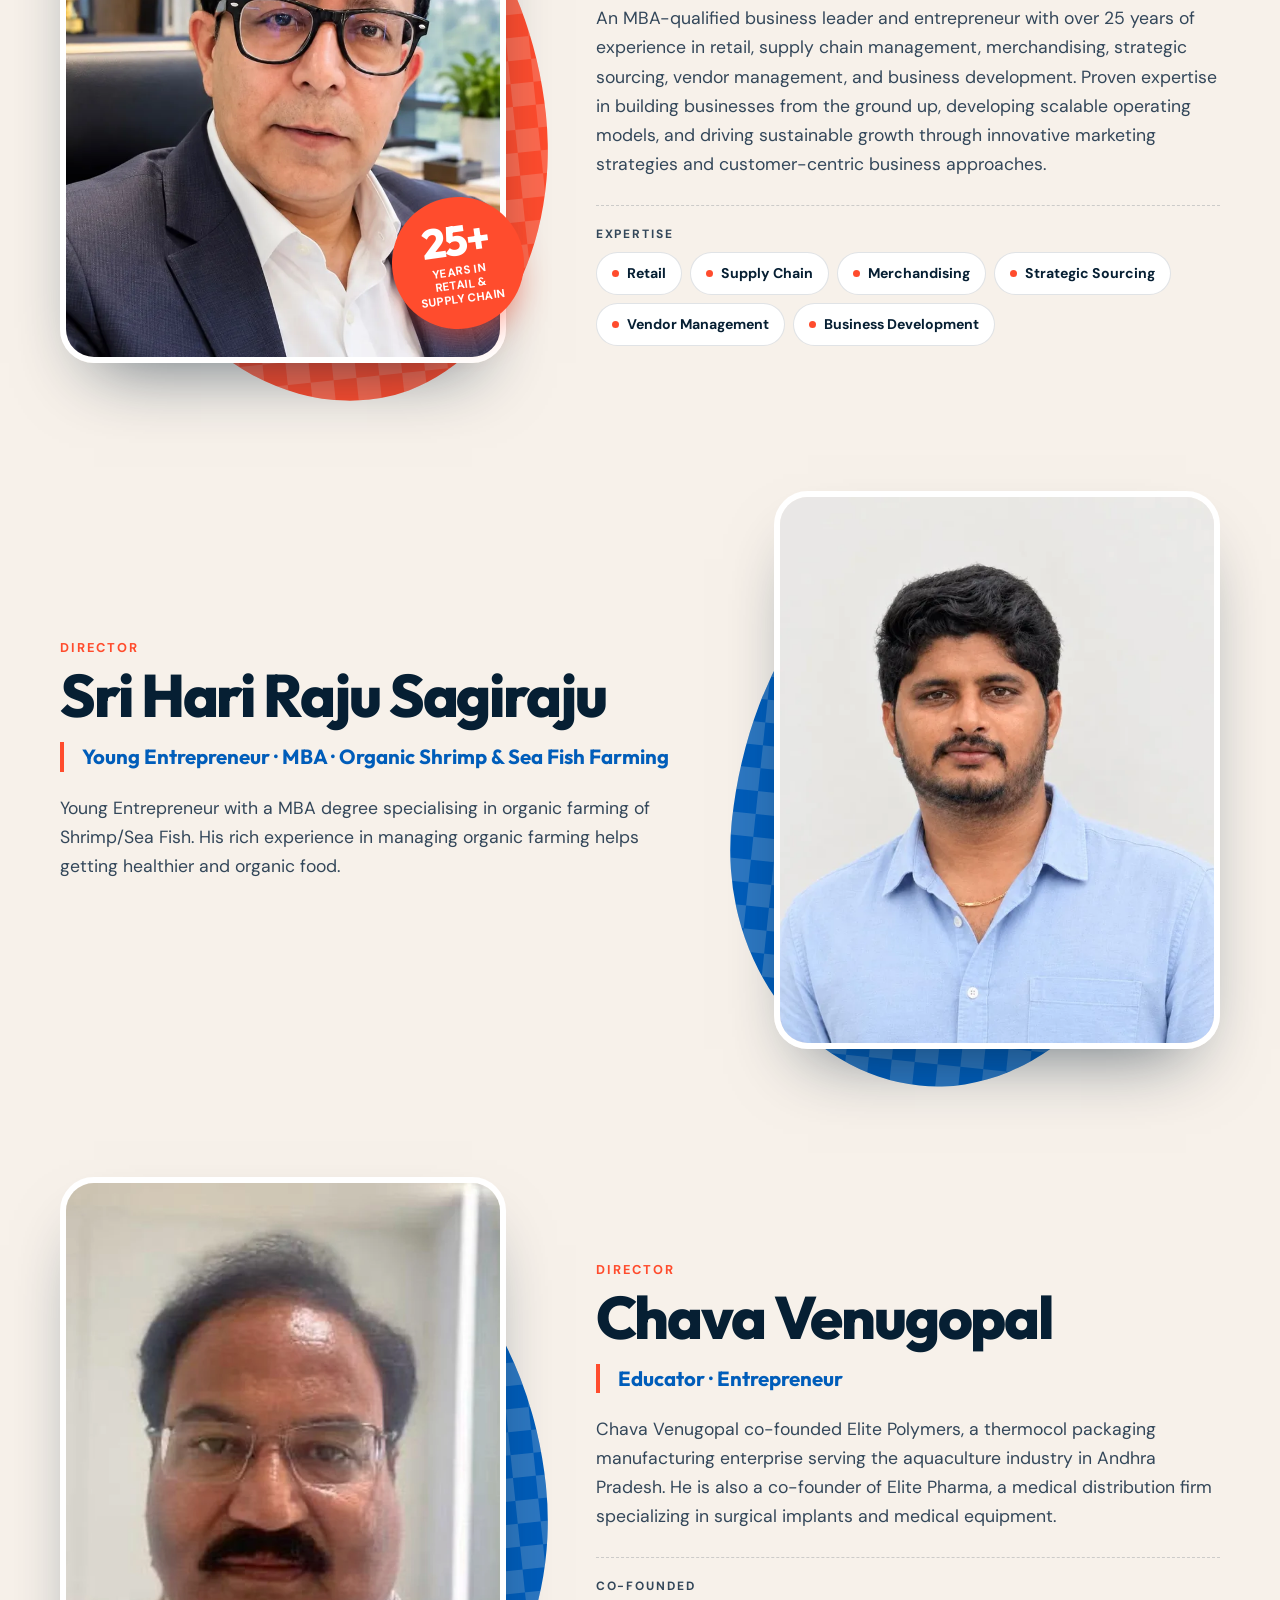
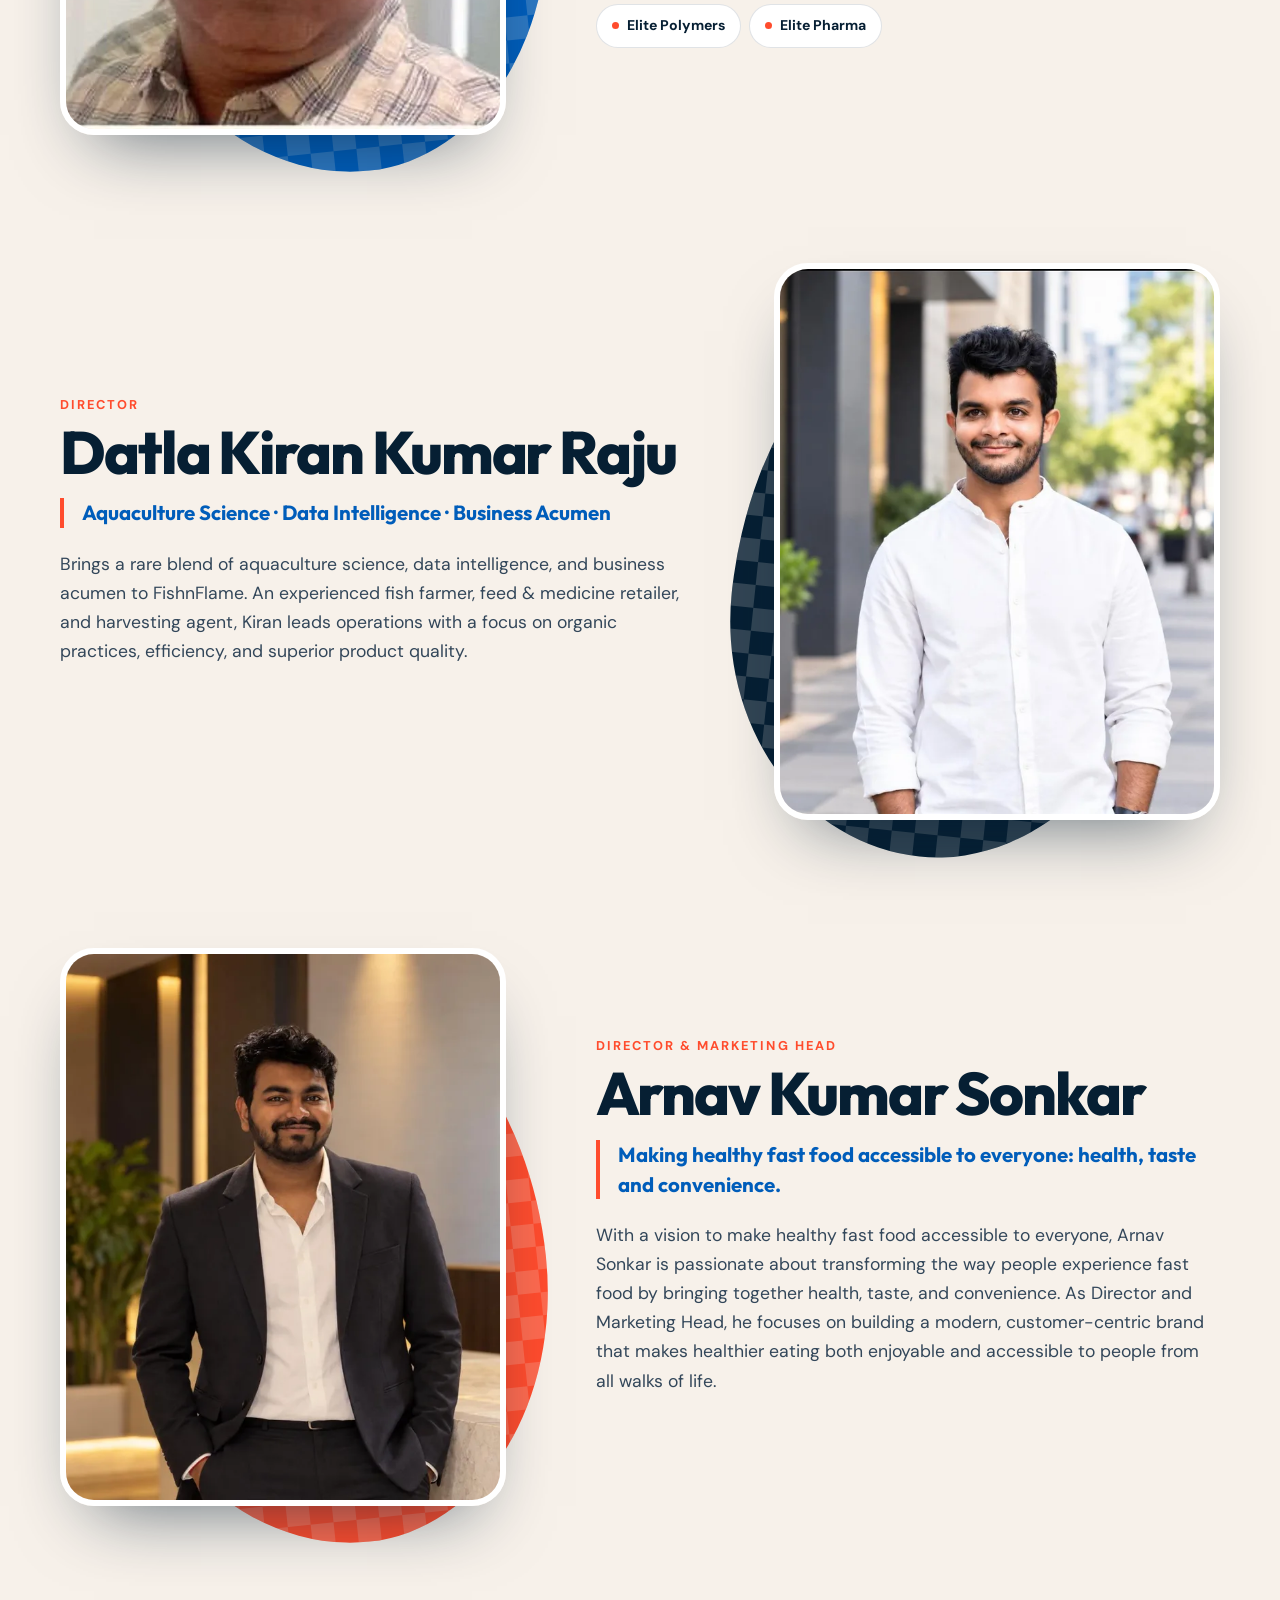
==== commit e8b4baf5: "Add Venkat Rao Vattikonda profile, remove remaining chicken mentions Co-Authored-By: Claude Opus 5.5" ====
--- a/index.html
+++ b/index.html
@@ -99,7 +99,7 @@
             <span class="t-bold">the <span class="t-script t-flame inline">hook</span></span>
           </h2>
           <p class="lead"><strong>FishnFlame</strong> is India's sea-fish-focused Quick Service Restaurant (QSR) brand from <strong>Blue Wave Foods</strong>, based in Andhra Pradesh. It started with a simple but powerful vision: to make delicious, affordable fish-based food, rich in protein and omega-3 fatty acids, accessible to consumers across India.</p>
-          <p>Global QSR brands have built massive consumer businesses around chicken, burgers and other mainstream foods. Fish is still an underdeveloped category in India's organised QSR market.</p>
+          <p>Global QSR brands have built massive consumer businesses around burgers and other mainstream foods. Fish is still an underdeveloped category in India's organised QSR market.</p>
           <p>FishnFlame aims to bridge this gap with a <strong>modern, youthful and scalable</strong> fish-food brand that brings together great taste, convenience, consistency and affordability.</p>
           <ul class="ticks">
             <li>Great taste</li><li>Convenience</li><li>Consistency</li><li>Affordability</li>
@@ -253,7 +253,7 @@
           </li>
           <li class="pillar reveal">
             <span class="pillar__num">05</span>
-            <div><h3>Strong Brand Experience</h3><p>A vibrant, contemporary and memorable identity that makes FishnFlame a destination for fish lovers and an exciting alternative to conventional chicken and burger QSRs.</p></div>
+            <div><h3>Strong Brand Experience</h3><p>A vibrant, contemporary and memorable identity that makes FishnFlame a destination for fish lovers and an exciting alternative to conventional burger QSRs.</p></div>
           </li>
         </ol>
       </div>
@@ -564,6 +564,20 @@
               <p>As an advisor to Blue Wave Food Private Limited, Kiran contributes observations from some of the world's most competitive QSR markets, helping shape a fish-based QSR brand with a scalable, franchise-led growth strategy.</p>
             </div>
           </article>
+          <!-- 9. Venkat Rao Vattikonda -->
+          <article class="leader reveal">
+            <div class="leader__media">
+              <span class="leader__blob" aria-hidden="true"></span>
+              <figure class="leader__photo"><img src="assets/img/team-venkat-rao.webp" alt="Venkat Rao Vattikonda" width="640" height="800" loading="lazy"></figure>
+            </div>
+            <div class="leader__body">
+              <p class="eyebrow">Entrepreneur · M.A. in Political Science</p>
+              <h3 class="leader__name">Venkat Rao Vattikonda</h3>
+              <p class="leader__intro">20+ years in food &amp; hospitality · Co-founder, Elite Polymers</p>
+              <p>Over 20 years of experience in the food and hospitality industry, managing restaurant and hostel operations.</p>
+              <p>Co-founder and partner at Elite Polymers, an EPS/thermocol packaging manufacturing unit in Andhra Pradesh.</p>
+            </div>
+          </article>
         </div>
       </div>
     </section>
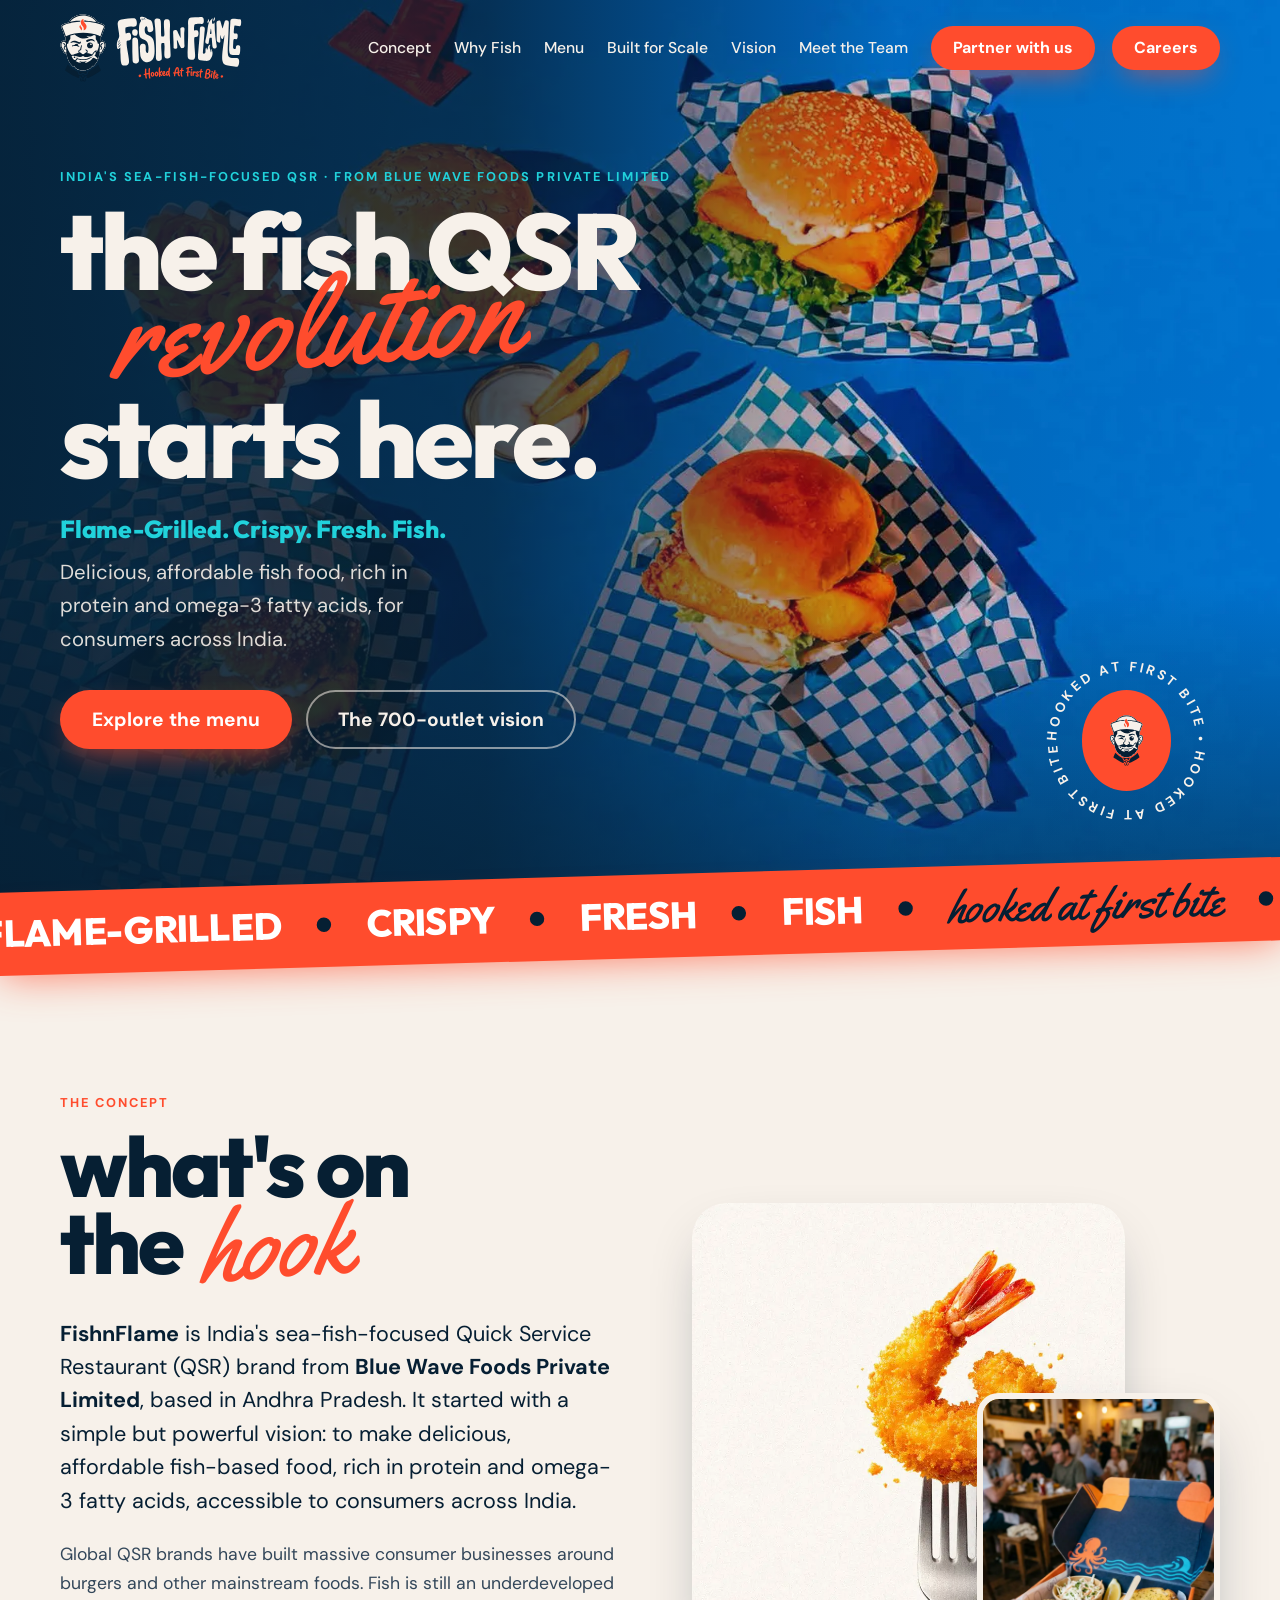
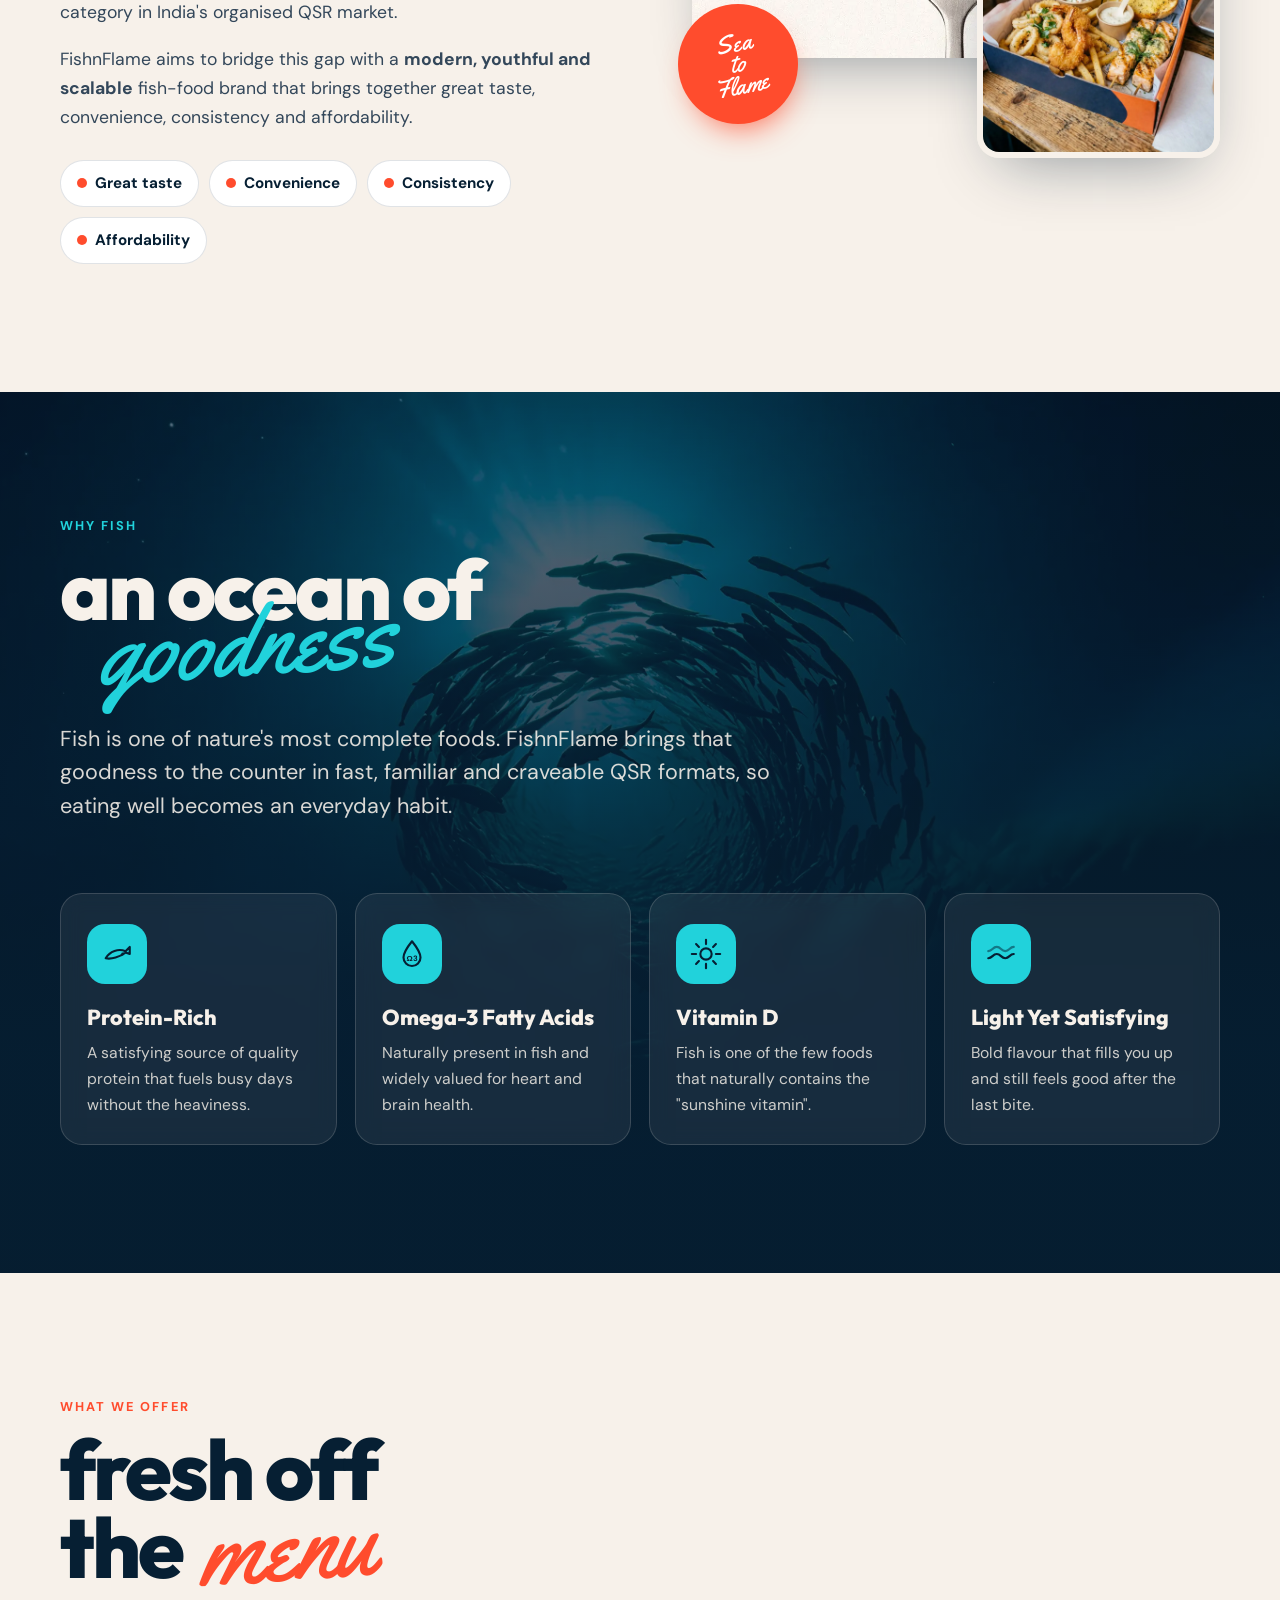
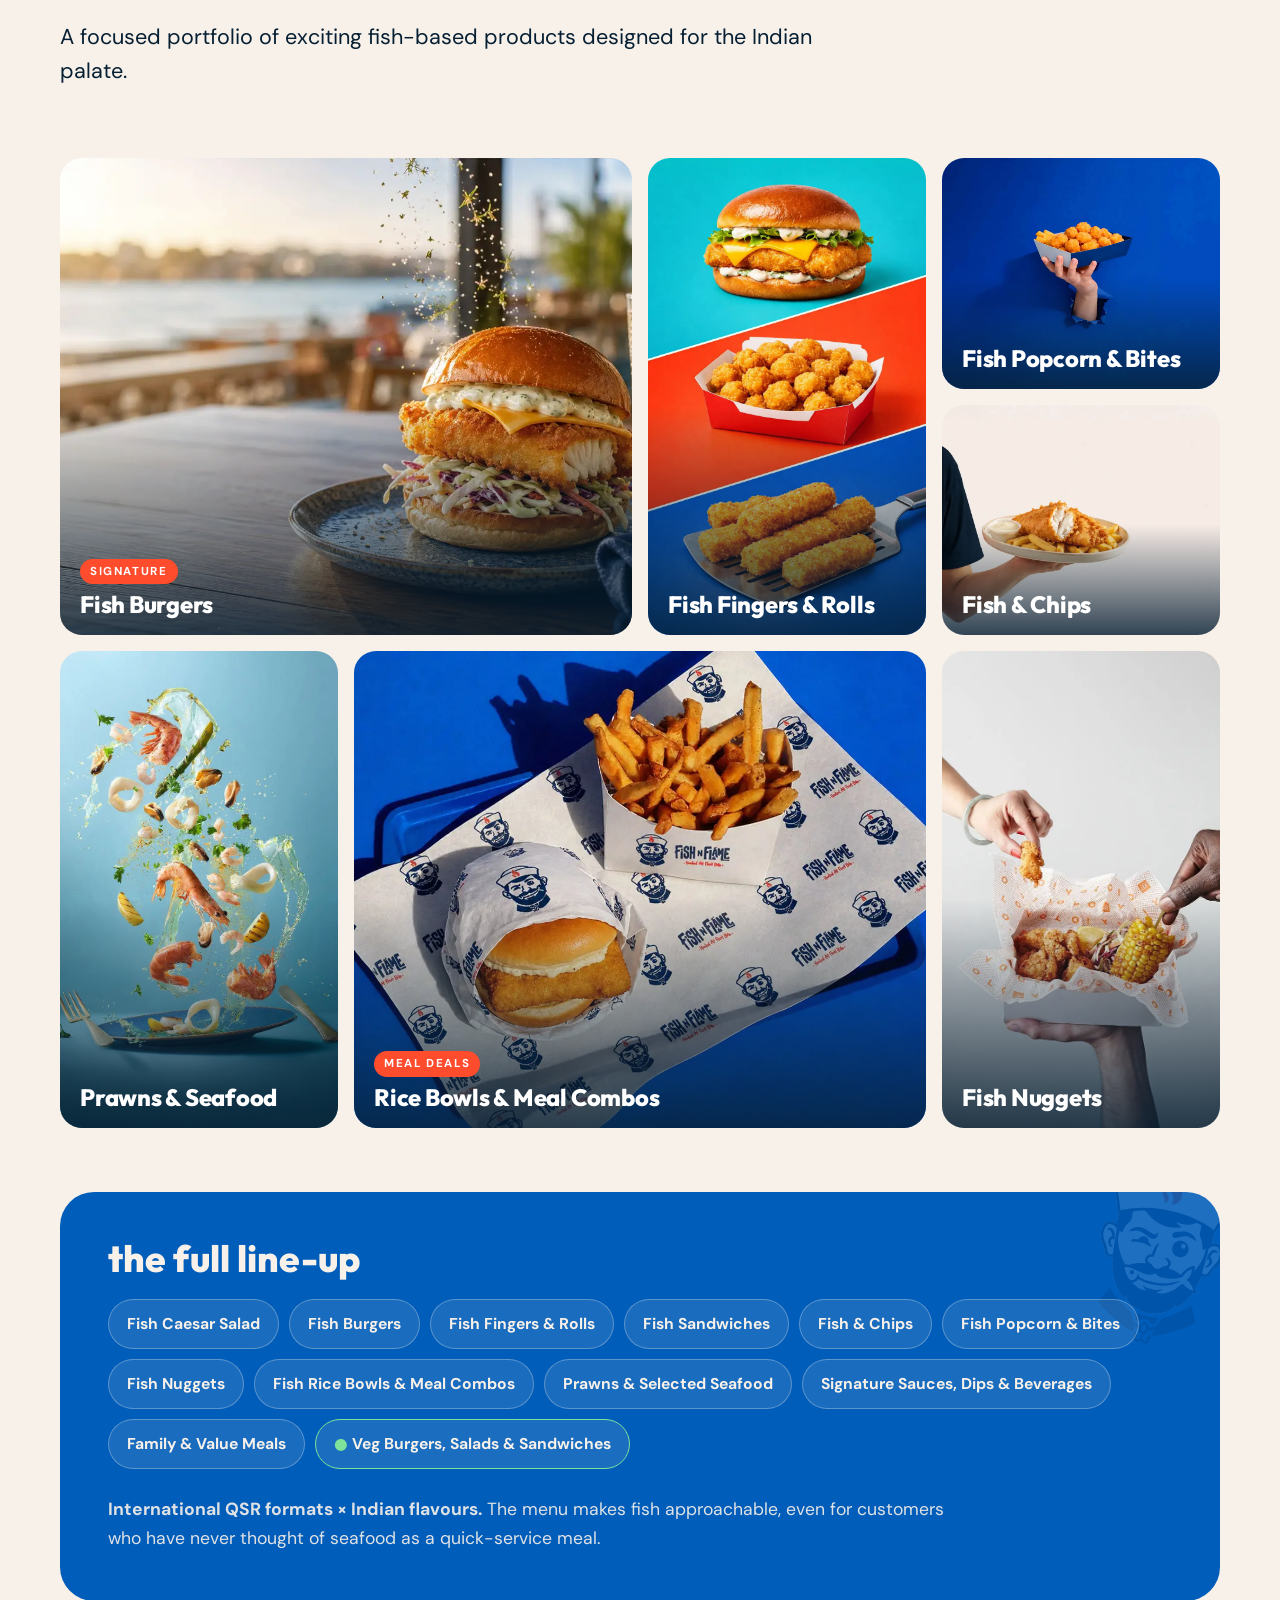
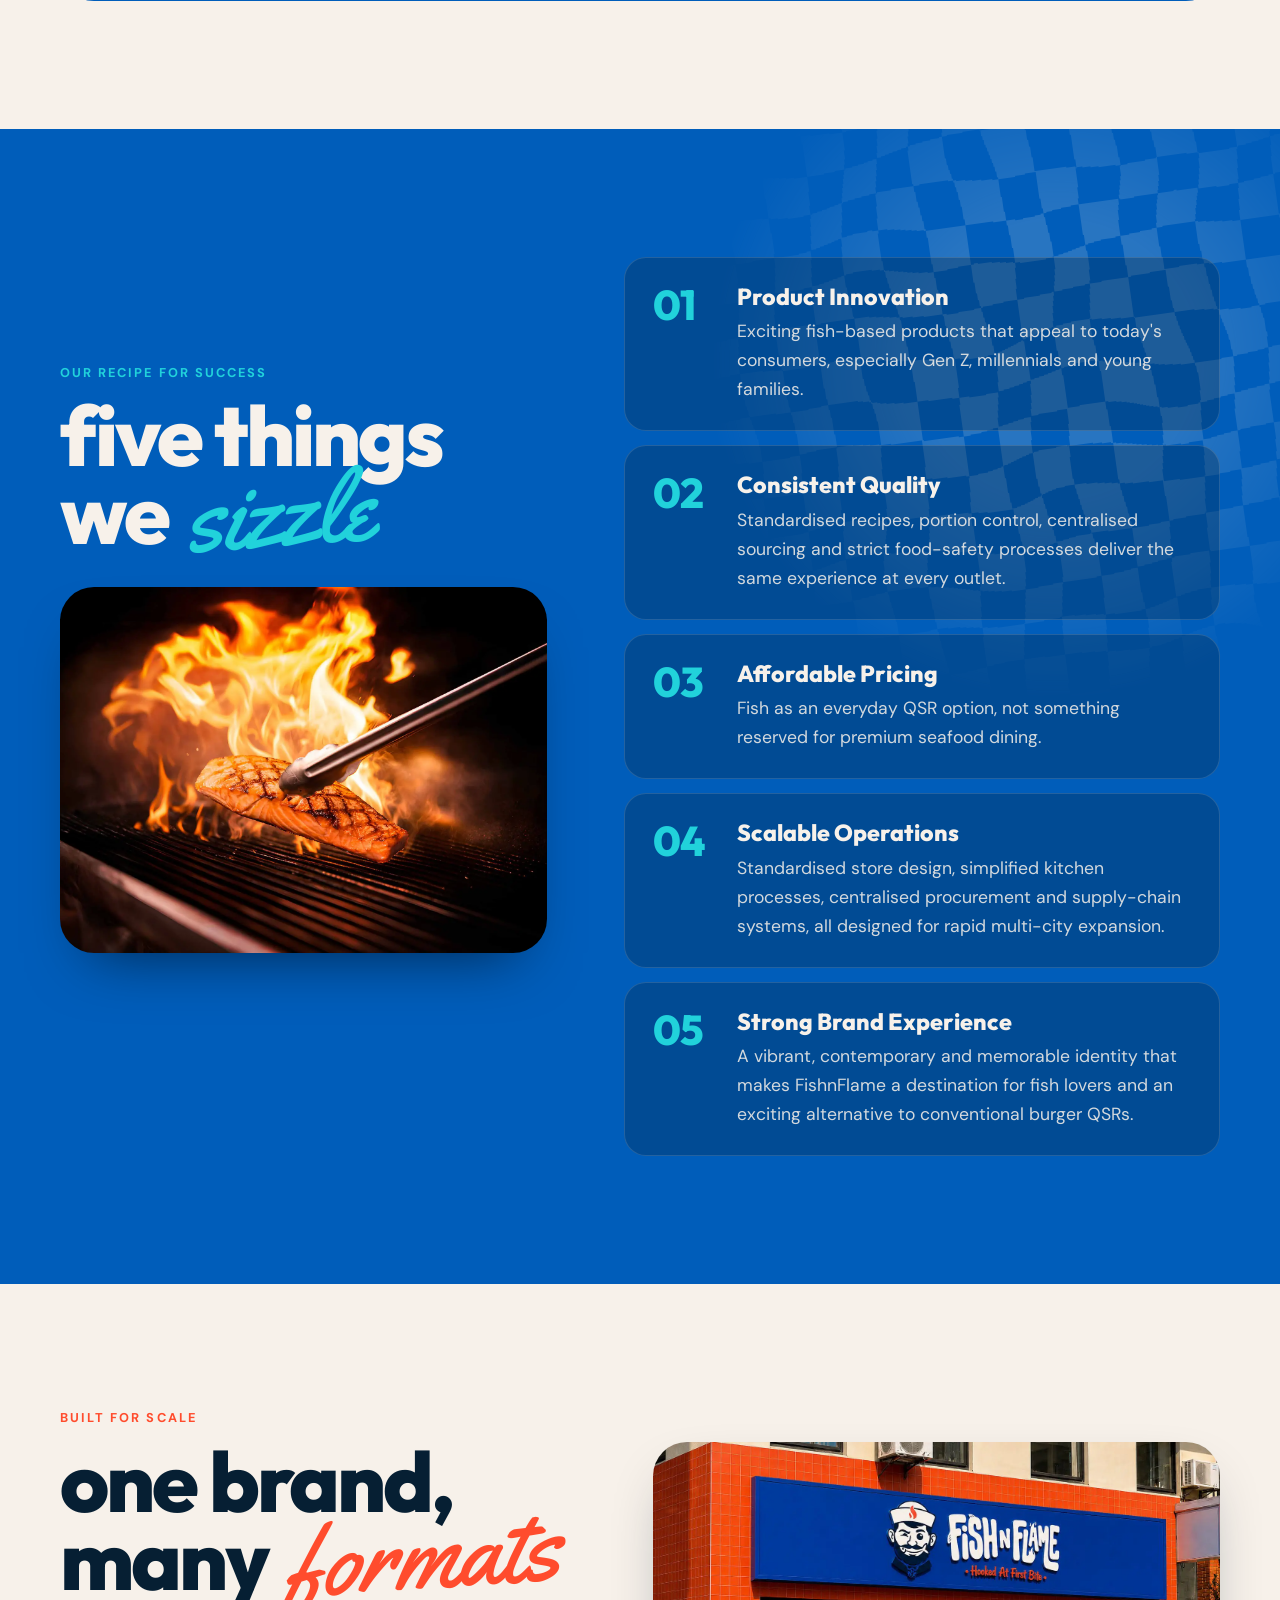
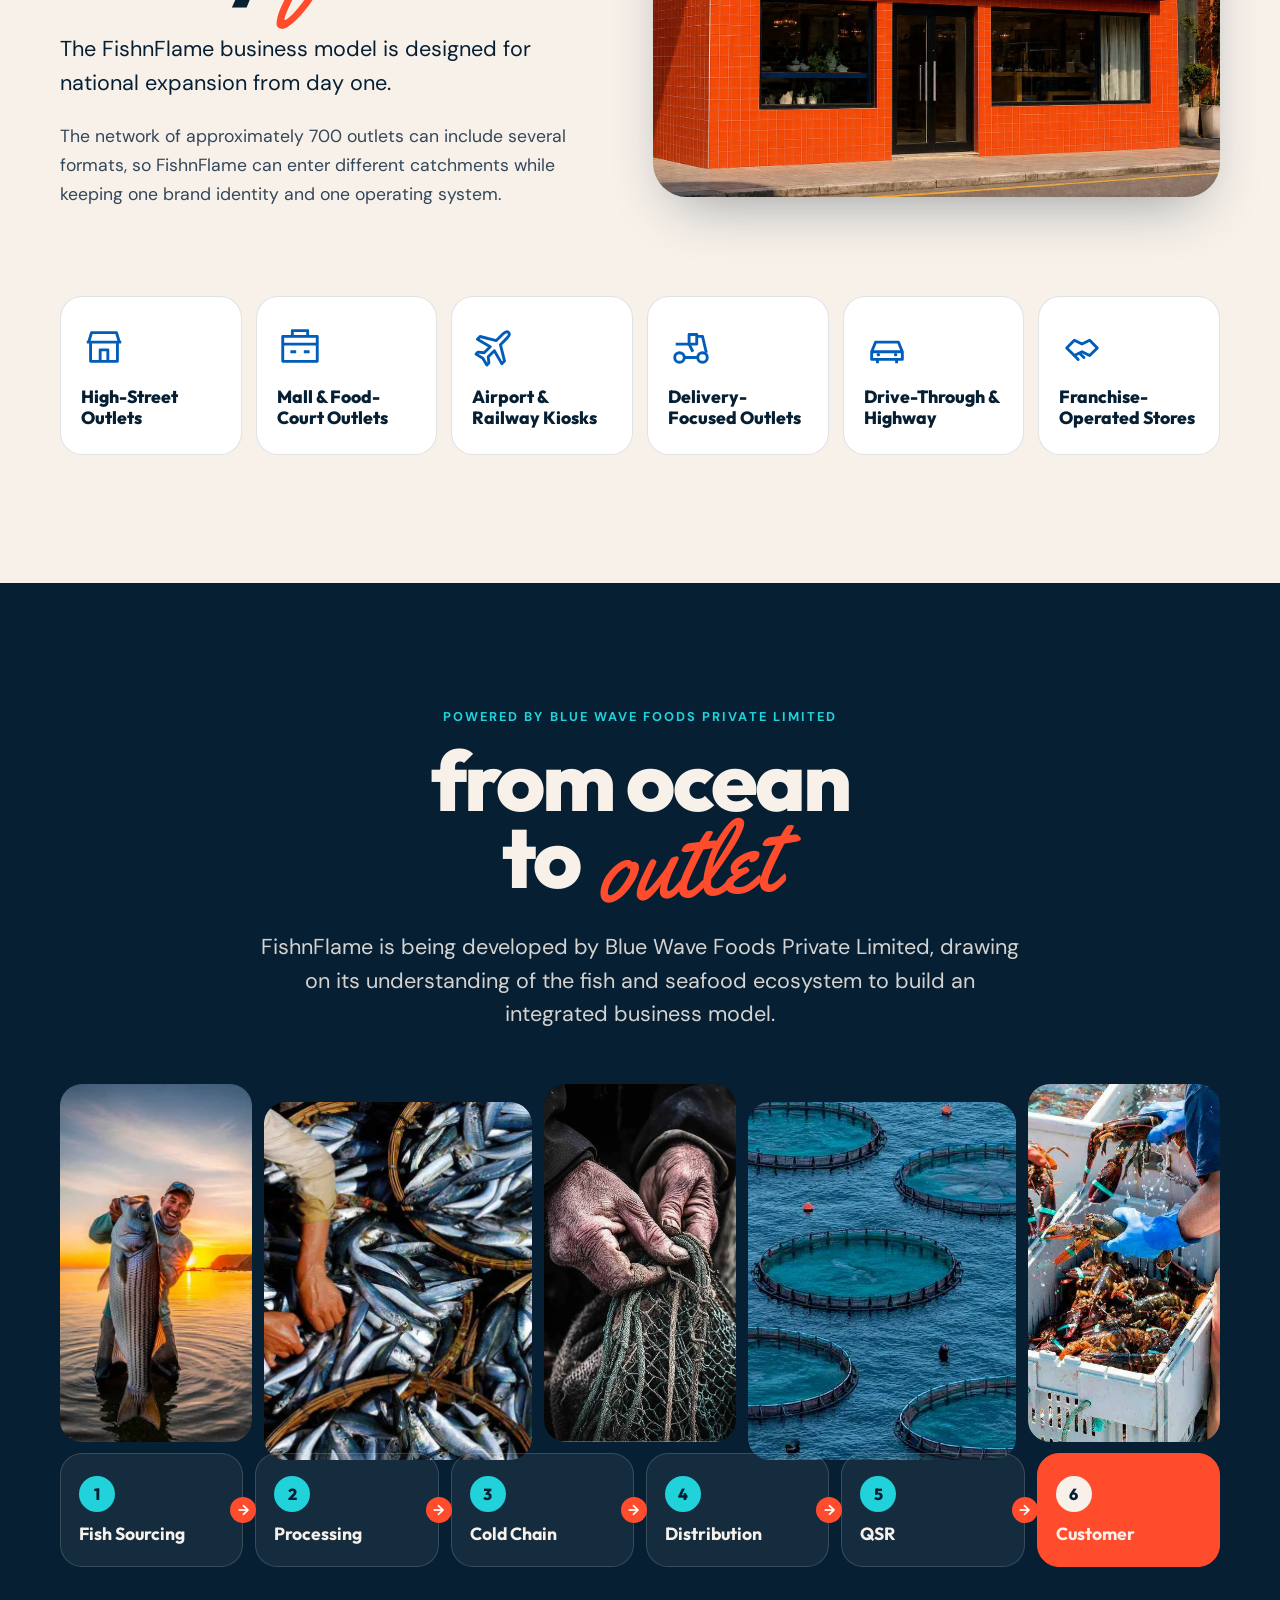
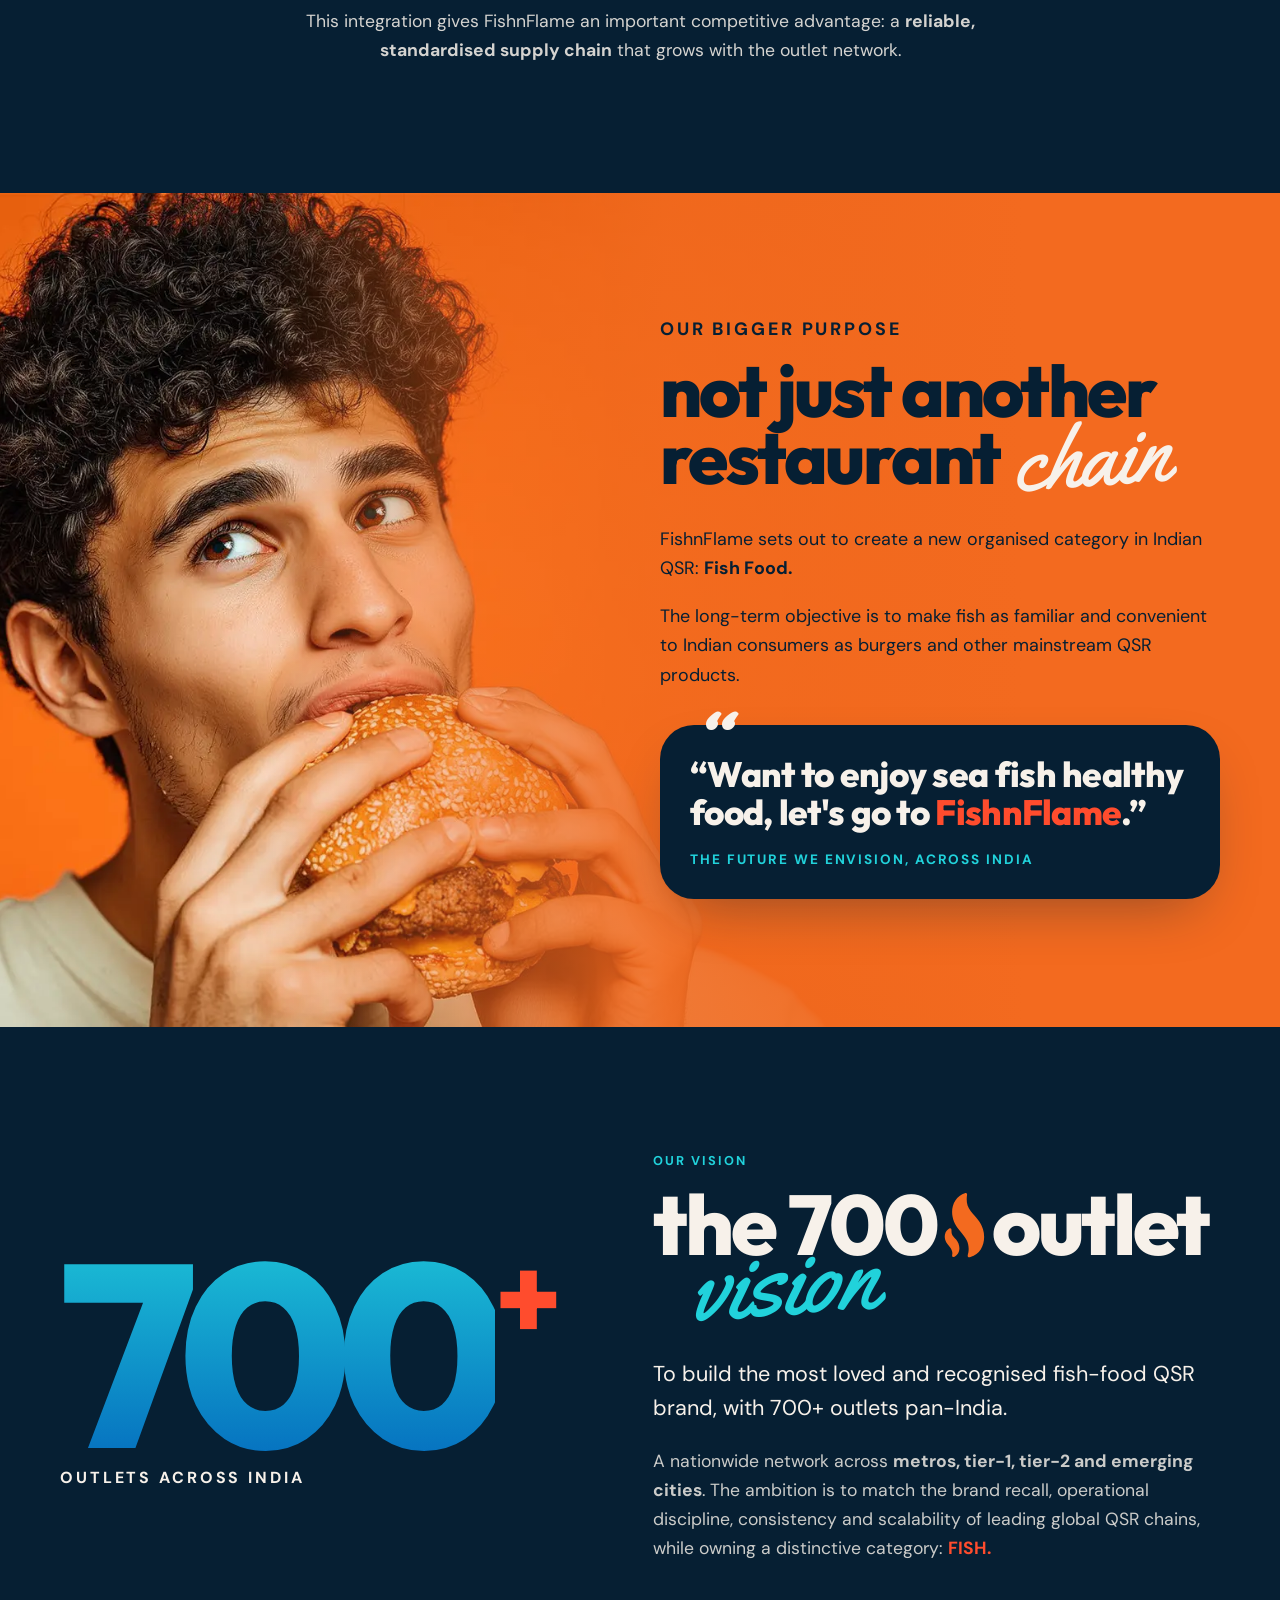
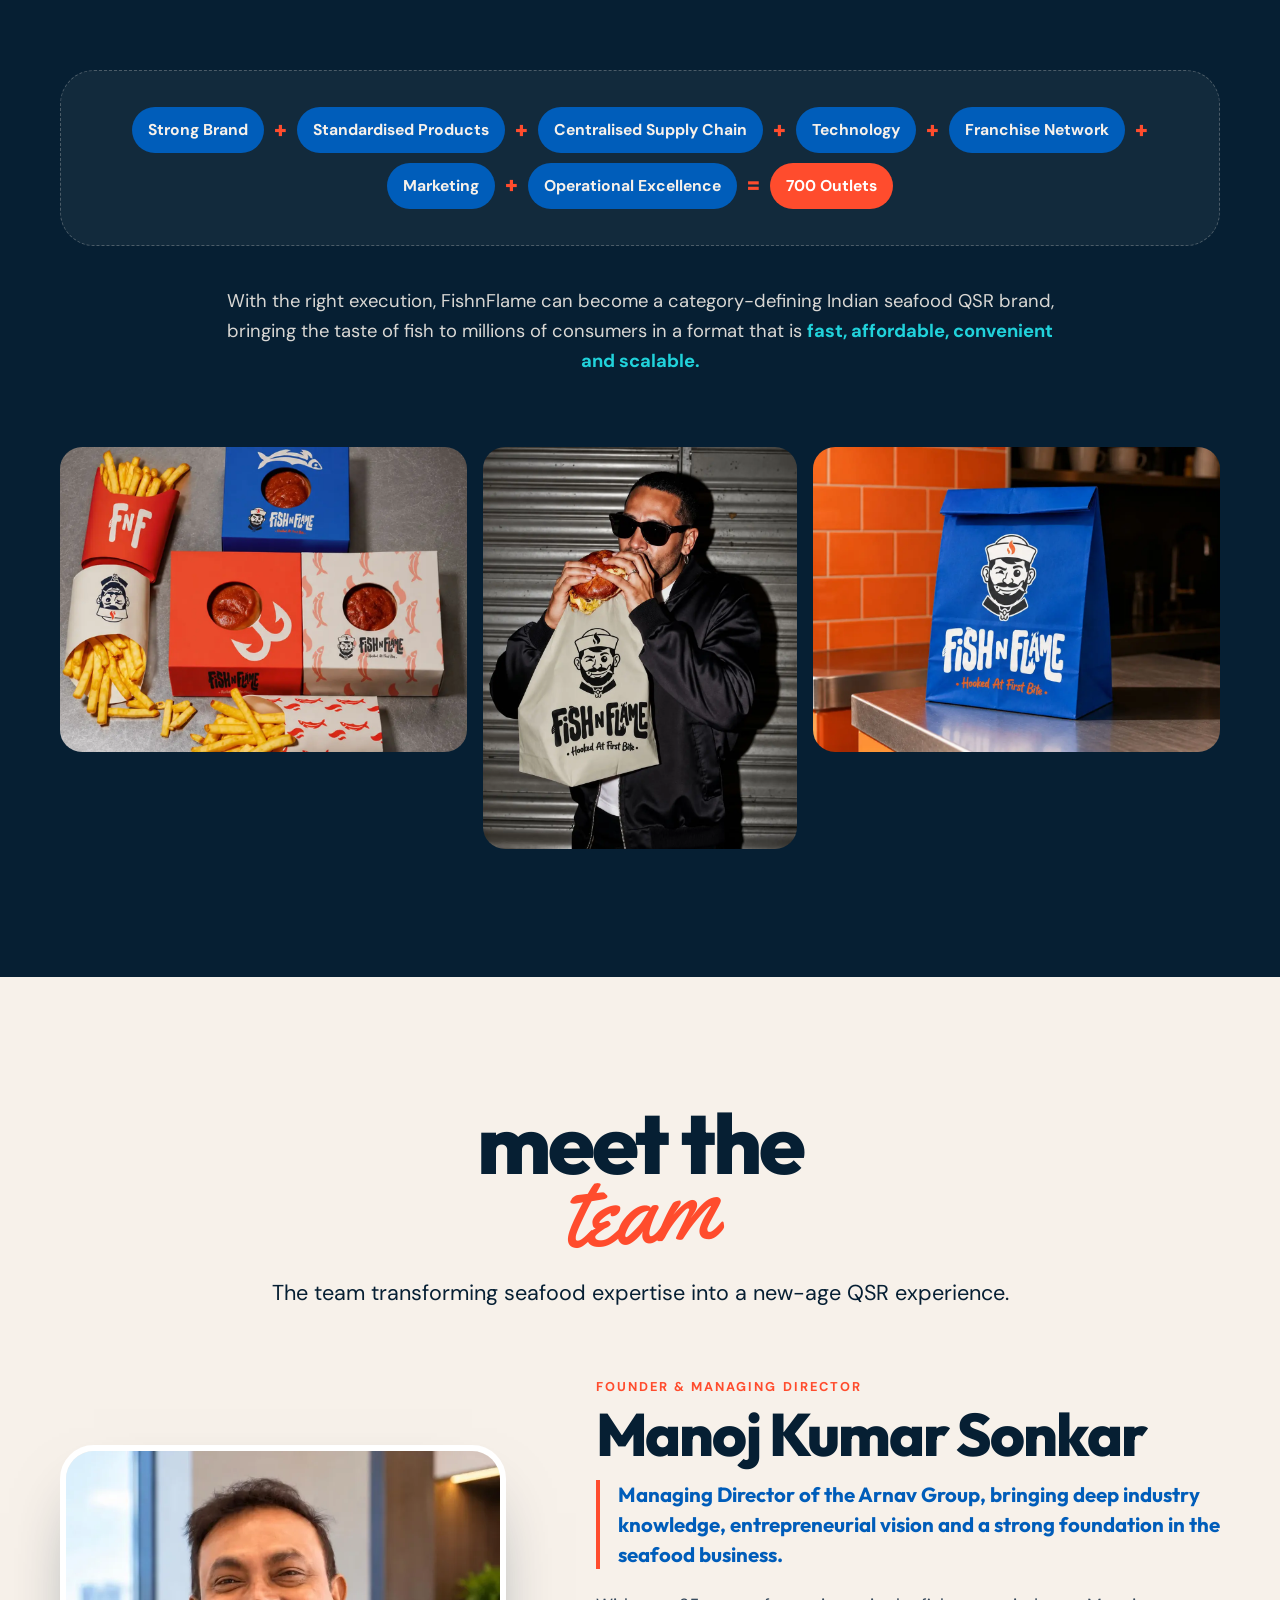
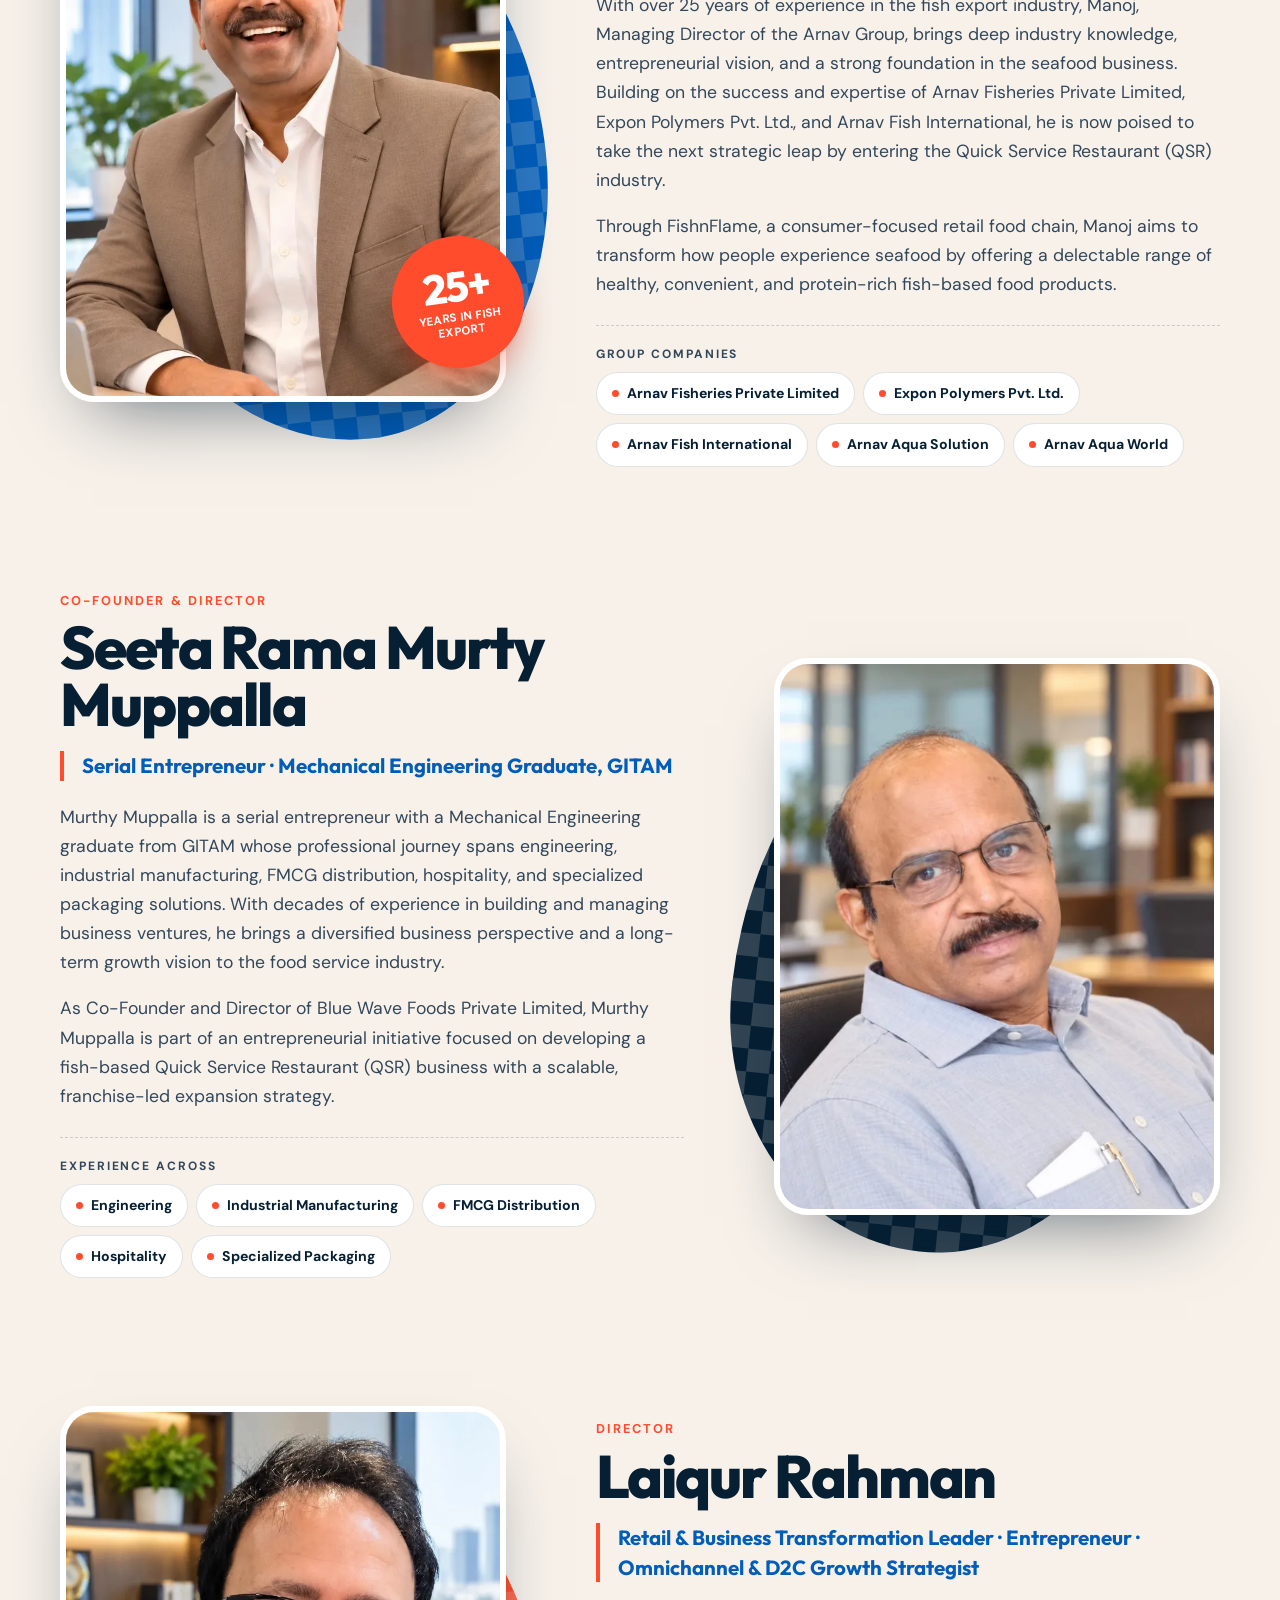
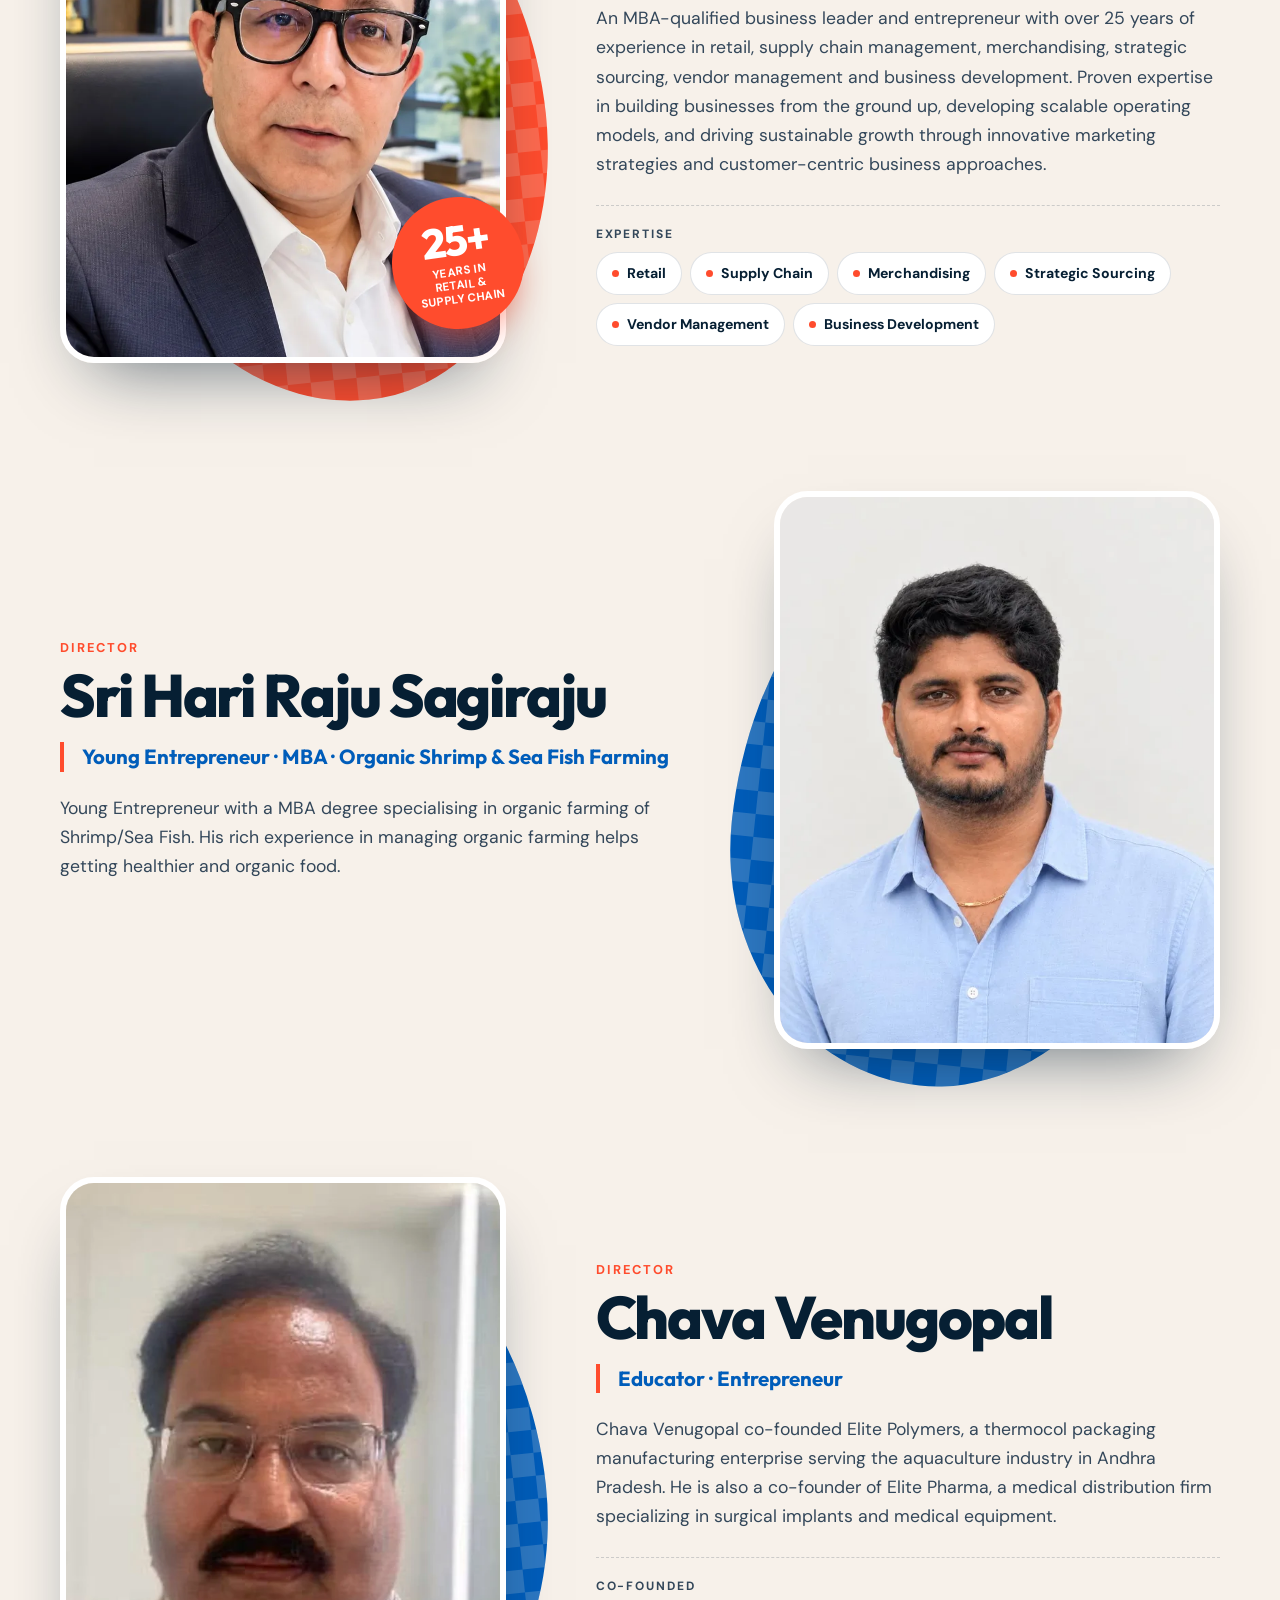
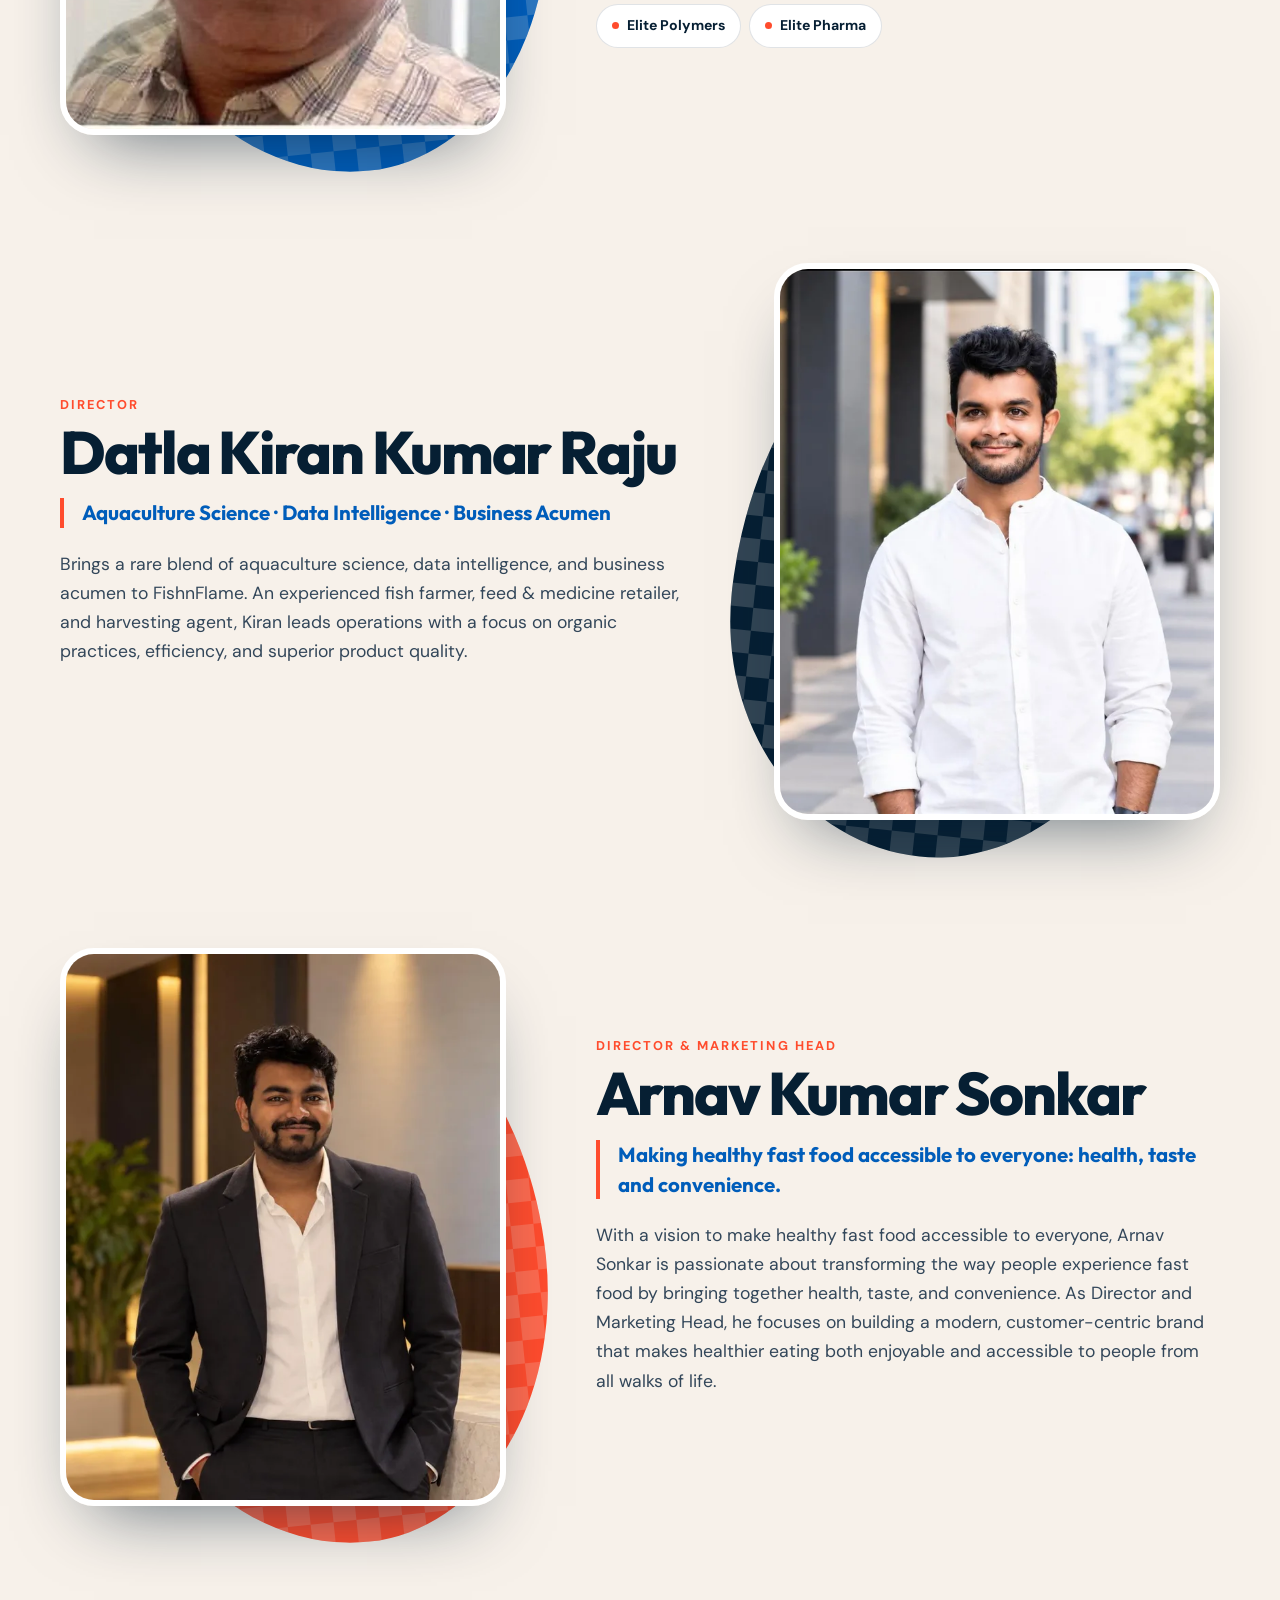
==== commit 0f0cf29b: "Use full company name Blue Wave Foods Private Limited; fix comma in Laiqur's bio Co-Authored-By: Cla" ====
--- a/index.html
+++ b/index.html
@@ -4,13 +4,13 @@
   <meta charset="utf-8">
   <meta name="viewport" content="width=device-width, initial-scale=1">
   <title>FishnFlame | India's Fish QSR Brand | Hooked At First Bite</title>
-  <meta name="description" content="FishnFlame is India's sea-fish-focused Quick Service Restaurant brand from Blue Wave Foods, Andhra Pradesh. Flame-grilled, crispy, fresh fish, built to reach 700+ outlets across India.">
+  <meta name="description" content="FishnFlame is India's sea-fish-focused Quick Service Restaurant brand from Blue Wave Foods Private Limited, Andhra Pradesh. Flame-grilled, crispy, fresh fish, built to reach 700+ outlets across India.">
   <meta name="theme-color" content="#061f33">
   <link rel="canonical" href="https://www.fishnflame.in/">
   <meta property="og:type" content="website">
   <meta property="og:url" content="https://www.fishnflame.in/">
   <meta property="og:title" content="FishnFlame | The Fish QSR Revolution Starts Here">
-  <meta property="og:description" content="Flame-Grilled. Crispy. Fresh. Fish. India's sea-fish-focused QSR brand from Blue Wave Foods.">
+  <meta property="og:description" content="Flame-Grilled. Crispy. Fresh. Fish. India's sea-fish-focused QSR brand from Blue Wave Foods Private Limited.">
   <meta property="og:image" content="https://www.fishnflame.in/assets/img/hero-burgers.webp">
   <meta name="twitter:card" content="summary_large_image">
   <link rel="icon" type="image/svg+xml" href="assets/logo/mascot.svg">
@@ -62,7 +62,7 @@
       </div>
       <div class="hero__shade"></div>
       <div class="container hero__content">
-        <p class="eyebrow eyebrow--teal">India's Sea-Fish-Focused QSR · From Blue Wave Foods</p>
+        <p class="eyebrow eyebrow--teal">India's Sea-Fish-Focused QSR · From Blue Wave Foods Private Limited</p>
         <h1 class="hero__title">
           <span class="t-bold">the fish QSR</span>
           <span class="t-script t-flame">revolution</span>
@@ -98,7 +98,7 @@
             <span class="t-bold">what's on</span>
             <span class="t-bold">the <span class="t-script t-flame inline">hook</span></span>
           </h2>
-          <p class="lead"><strong>FishnFlame</strong> is India's sea-fish-focused Quick Service Restaurant (QSR) brand from <strong>Blue Wave Foods</strong>, based in Andhra Pradesh. It started with a simple but powerful vision: to make delicious, affordable fish-based food, rich in protein and omega-3 fatty acids, accessible to consumers across India.</p>
+          <p class="lead"><strong>FishnFlame</strong> is India's sea-fish-focused Quick Service Restaurant (QSR) brand from <strong>Blue Wave Foods Private Limited</strong>, based in Andhra Pradesh. It started with a simple but powerful vision: to make delicious, affordable fish-based food, rich in protein and omega-3 fatty acids, accessible to consumers across India.</p>
           <p>Global QSR brands have built massive consumer businesses around burgers and other mainstream foods. Fish is still an underdeveloped category in India's organised QSR market.</p>
           <p>FishnFlame aims to bridge this gap with a <strong>modern, youthful and scalable</strong> fish-food brand that brings together great taste, convenience, consistency and affordability.</p>
           <ul class="ticks">
@@ -309,12 +309,12 @@
     <section class="section chain" id="bluewave">
       <div class="container">
         <div class="section-head section-head--center reveal">
-          <p class="eyebrow eyebrow--teal">Powered by Blue Wave Foods</p>
+          <p class="eyebrow eyebrow--teal">Powered by Blue Wave Foods Private Limited</p>
           <h2 class="title title--light title--center">
             <span class="t-bold">from ocean</span>
             <span class="t-bold">to <span class="t-script t-flame inline">outlet</span></span>
           </h2>
-          <p class="lead">FishnFlame is being developed by Blue Wave Foods, drawing on its understanding of the fish and seafood ecosystem to build an integrated business model.</p>
+          <p class="lead">FishnFlame is being developed by Blue Wave Foods Private Limited, drawing on its understanding of the fish and seafood ecosystem to build an integrated business model.</p>
         </div>
 
         <div class="chain__photos reveal" aria-hidden="true">
@@ -446,7 +446,7 @@
               <h3 class="leader__name">Seeta Rama Murty Muppalla</h3>
               <p class="leader__intro">Serial Entrepreneur · Mechanical Engineering Graduate, GITAM</p>
               <p>Murthy Muppalla is a serial entrepreneur with a Mechanical Engineering graduate from GITAM whose professional journey spans engineering, industrial manufacturing, FMCG distribution, hospitality, and specialized packaging solutions. With decades of experience in building and managing business ventures, he brings a diversified business perspective and a long-term growth vision to the food service industry.</p>
-              <p>As Co-Founder and Director of Blue Wave Food Private Limited, Murthy Muppalla is part of an entrepreneurial initiative focused on developing a fish-based Quick Service Restaurant (QSR) business with a scalable, franchise-led expansion strategy.</p>
+              <p>As Co-Founder and Director of Blue Wave Foods Private Limited, Murthy Muppalla is part of an entrepreneurial initiative focused on developing a fish-based Quick Service Restaurant (QSR) business with a scalable, franchise-led expansion strategy.</p>
               <div class="leader__tags">
                 <span class="leader__tags-label">Experience across</span>
                 <ul>
@@ -471,7 +471,7 @@
               <p class="eyebrow">Director</p>
               <h3 class="leader__name">Laiqur Rahman</h3>
               <p class="leader__intro">Retail &amp; Business Transformation Leader · Entrepreneur · Omnichannel &amp; D2C Growth Strategist</p>
-              <p>An MBA-qualified business leader and entrepreneur with over 25 years of experience in retail, supply chain management, merchandising, strategic sourcing, vendor management, and business development. Proven expertise in building businesses from the ground up, developing scalable operating models, and driving sustainable growth through innovative marketing strategies and customer-centric business approaches.</p>
+              <p>An MBA-qualified business leader and entrepreneur with over 25 years of experience in retail, supply chain management, merchandising, strategic sourcing, vendor management and business development. Proven expertise in building businesses from the ground up, developing scalable operating models, and driving sustainable growth through innovative marketing strategies and customer-centric business approaches.</p>
               <div class="leader__tags">
                 <span class="leader__tags-label">Expertise</span>
                 <ul>
@@ -561,7 +561,7 @@
               <p class="leader__intro">Technology Professional · Seasoned Food Explorer</p>
               <p>Kiran is a technology professional and seasoned food explorer who brings a global, guest-first perspective to the food service industry. Over the years, he has dined across 30 U.S. states, most major American cities, and Mexico, experiencing the full spectrum of the industry, from quick-service restaurants and fast-casual brands to casual dining, regional specialties, and fine dining.</p>
               <p>He holds a Master's in Computer Science and has spent more than 15 years as a senior software engineer building large-scale, reliable systems. This gives him a practical understanding of how technology, data, and standardized processes support consistent quality across multiple locations.</p>
-              <p>As an advisor to Blue Wave Food Private Limited, Kiran contributes observations from some of the world's most competitive QSR markets, helping shape a fish-based QSR brand with a scalable, franchise-led growth strategy.</p>
+              <p>As an advisor to Blue Wave Foods Private Limited, Kiran contributes observations from some of the world's most competitive QSR markets, helping shape a fish-based QSR brand with a scalable, franchise-led growth strategy.</p>
             </div>
           </article>
           <!-- 9. Venkat Rao Vattikonda -->
@@ -628,12 +628,12 @@
         </ul>
       </div>
       <div>
-        <h3 class="footer__h">Blue Wave Foods</h3>
+        <h3 class="footer__h">Blue Wave Foods Private Limited</h3>
         <address>#2-143/3, Singaraju Palem Road,<br>Unguturu – 534 411, West Godavari,<br>Andhra Pradesh, India</address>
       </div>
     </div>
     <div class="container footer__base">
-      <p>© <span id="year">2026</span> FishnFlame · A Blue Wave Foods brand. All rights reserved.</p>
+      <p>© <span id="year">2026</span> FishnFlame · A Blue Wave Foods Private Limited brand. All rights reserved.</p>
       <p class="t-script footer__sign">hooked at first bite</p>
     </div>
   </footer>
